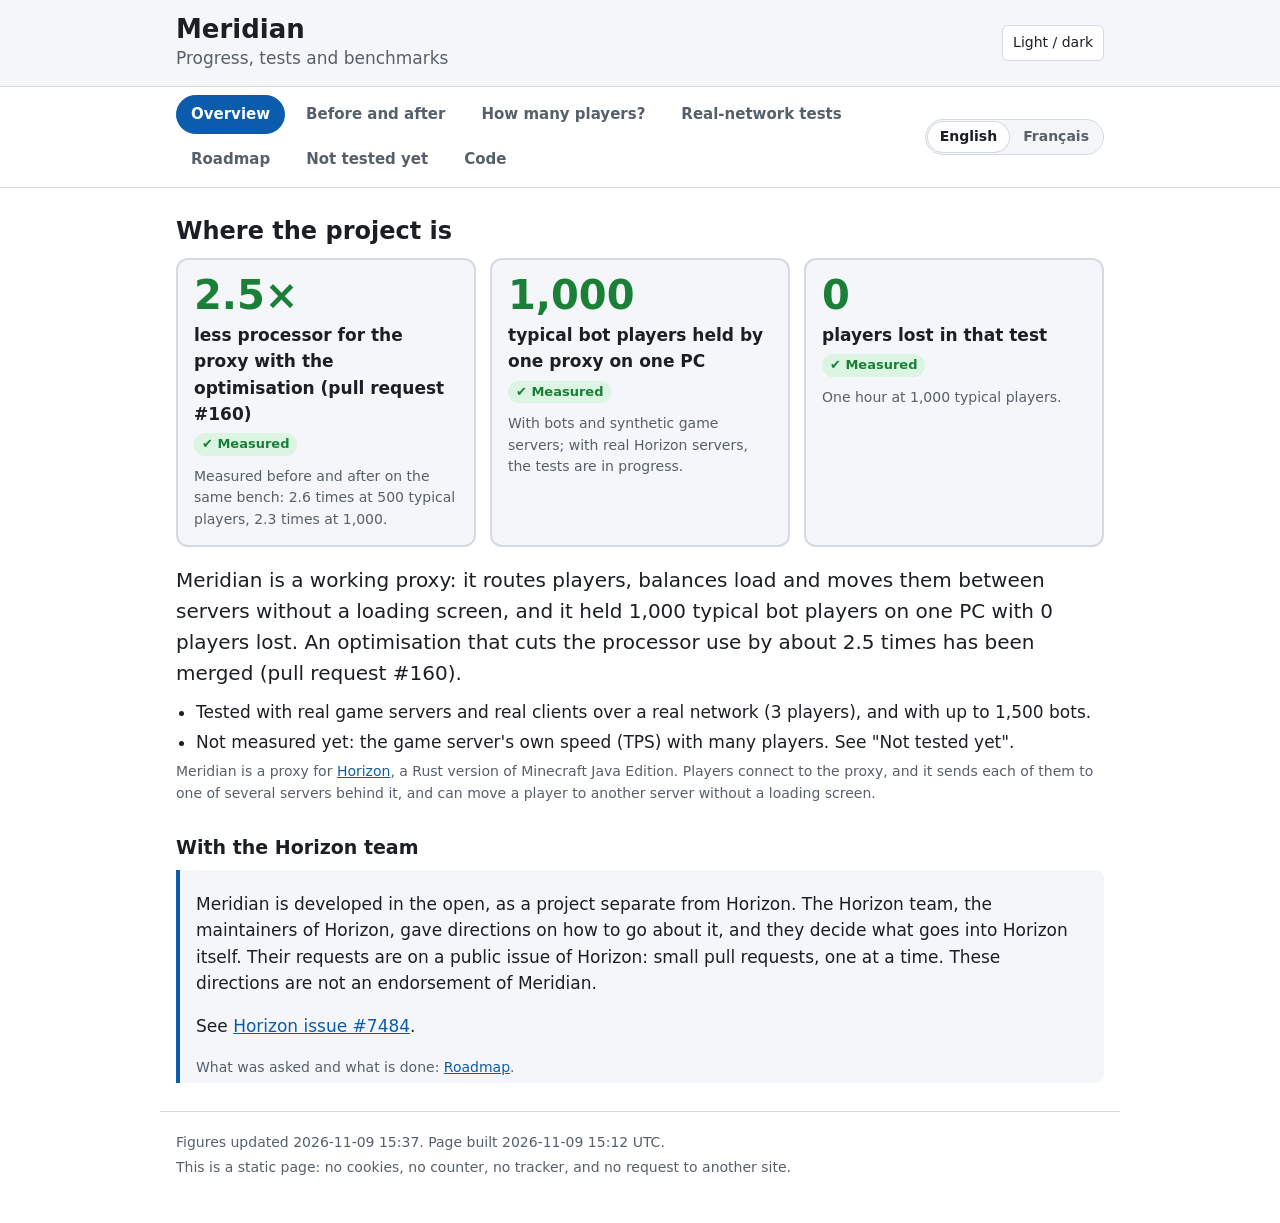
==== index.html @ dccf5169 "Update the progress page: statuses" ====
<!doctype html>
<html lang="en">
<head>
<meta charset="utf-8">
<meta name="viewport" content="width=device-width, initial-scale=1">
<title>Meridian: progress, tests and benchmarks</title>
<meta name="description" content="How far Meridian, a proxy for Horizon written in Rust, has come: what works, how many players it holds, what was measured and what was not.">
<link rel="icon" href="data:,">
<link rel="canonical" href="https://meridian.akirabanelabs.fr/">
<link rel="alternate" hreflang="en" href="https://meridian.akirabanelabs.fr/">
<link rel="alternate" hreflang="fr" href="https://meridian.akirabanelabs.fr/fr/">
<link rel="alternate" hreflang="x-default" href="https://meridian.akirabanelabs.fr/">
<link rel="stylesheet" href="style.css?v=0f024902">
</head>
<body>
<header class="top">
  <div class="wrap">
    <div class="brand"><h1>Meridian</h1><p>Progress, tests and benchmarks</p></div>
    <button id="theme" type="button" aria-label="Switch between light and dark">Light / dark</button>
  </div>
</header>
<nav class="tabbar" id="tabs" aria-label="Sections">
  <div class="wrap tabrow"><div class="tablist"><a href="#overview">Overview</a><a href="#compare">Before and after</a><a href="#players">How many players?</a><a href="#real">Real-network tests</a><a href="#roadmap">Roadmap</a><a href="#not-tested">Not tested yet</a><a href="#links">Code</a></div><span class="lang" role="group" aria-label="Language"><a href="./" hreflang="en" lang="en" data-short="EN" aria-current="page">English</a> <span aria-hidden="true">|</span> <a href="fr/" hreflang="fr" lang="fr" data-short="FR">Français</a></span></div>
</nav>
<main class="wrap">
<section id="overview"><h2>Where the project is</h2><div class="keys"><div class="key"><span class="knum">2.5×</span><span class="klabel">less processor for the proxy with the optimisation (pull request #160)</span><span class="badge good"><span aria-hidden="true">&#10004;</span> Measured</span><span class="small">Measured before and after on the same bench: 2.6 times at 500 typical players, 2.3 times at 1,000.</span></div><div class="key"><span class="knum">1,000</span><span class="klabel">typical bot players held by one proxy on one PC</span><span class="badge good"><span aria-hidden="true">&#10004;</span> Measured</span><span class="small">With bots and synthetic game servers; with real Horizon servers, the tests are in progress.</span></div><div class="key"><span class="knum">0</span><span class="klabel">players lost in that test</span><span class="badge good"><span aria-hidden="true">&#10004;</span> Measured</span><span class="small">One hour at 1,000 typical players.</span></div></div><p class="lead">Meridian is a working proxy: it routes players, balances load and moves them between servers without a loading screen, and it held 1,000 typical bot players on one PC with 0 players lost. An optimisation that cuts the processor use by about 2.5 times has been merged (pull request #160).</p><ul class="plain open"><li>Tested with real game servers and real clients over a real network (3 players), and with up to 1,500 bots.</li><li>Not measured yet: the game server&#x27;s own speed (TPS) with many players. See &quot;Not tested yet&quot;.</li></ul><p class="small">Meridian is a proxy for <a href="https://github.com/horizon-rust/horizon">Horizon</a>, a Rust version of Minecraft Java Edition. Players connect to the proxy, and it sends each of them to one of several servers behind it, and can move a player to another server without a loading screen.</p><h3 class="sub">With the Horizon team</h3><div class="context"><p>Meridian is developed in the open, as a project separate from Horizon. The Horizon team, the maintainers of Horizon, gave directions on how to go about it, and they decide what goes into Horizon itself. Their requests are on a public issue of Horizon: small pull requests, one at a time. These directions are not an endorsement of Meridian.</p><p>See <a href="https://github.com/horizon-rust/horizon/issues/7484">Horizon issue #7484</a>.</p><p class="small">What was asked and what is done: <a href="#horizon">Roadmap</a>.</p></div></section>
<section id="compare"><h2>Before and after the optimisation</h2><p class="muted">Before (main) (commit 57930e6) &middot; After (writes of one read grouped) (commit c38a01e (merged, #160))</p><p class="lead">With game servers that send a tick&#x27;s packets together, as real servers do, the proxy now spends about 2.5 times less processor per packet: 1,000 typical players need about 2.6 cores instead of 6.2.</p><div class="hero"><div class="tile"><h3>Processor for 1,000 players</h3><p class="small">of the 8 cores the proxy may use</p><div class="ba"><div class="bside"><span class="who">Before</span><span class="bnum">6.17 cores</span></div><span class="arrow" aria-hidden="true">&rarr;</span><div class="aside"><span class="who">After</span><span class="anum good">2.62 cores</span></div></div><p class="change">2.4 times fewer cores</p><span class="badge good"><span aria-hidden="true">&#10004;</span> Measured</span></div><div class="tile"><h3>Cost of one packet</h3><p class="small">500 typical players</p><div class="ba"><div class="bside"><span class="who">Before</span><span class="bnum">20.31 us</span></div><span class="arrow" aria-hidden="true">&rarr;</span><div class="aside"><span class="who">After</span><span class="anum good">7.92 us</span></div></div><p class="change">2.6 times less processor</p><span class="badge good"><span aria-hidden="true">&#10004;</span> Measured</span></div><div class="tile"><h3>Slowest 1 % of round trips</h3><p class="small">500 typical players</p><div class="ba"><div class="bside"><span class="who">Before</span><span class="bnum">15.09 ms</span></div><span class="arrow" aria-hidden="true">&rarr;</span><div class="aside"><span class="who">After</span><span class="anum good">2.67 ms</span></div></div><p class="change">5.7 times lower</p><span class="badge good"><span aria-hidden="true">&#10004;</span> Measured</span></div><div class="tile"><h3>Packets sent in one go</h3><p class="small">to each player</p><div class="ba"><div class="bside"><span class="who">Before</span><span class="bnum">1 packet</span></div><span class="arrow" aria-hidden="true">&rarr;</span><div class="aside"><span class="who">After</span><span class="anum good">12.5 to 17.1 packets</span></div></div><p class="change">12 to 17 packets in each write instead of 1</p><span class="badge good"><span aria-hidden="true">&#10004;</span> Measured</span></div><div class="tile"><h3>Memory per player</h3><p class="small">the price of the change</p><div class="ba"><div class="bside"><span class="who">Before</span><span class="bnum">524 KB</span></div><span class="arrow" aria-hidden="true">&rarr;</span><div class="aside"><span class="who">After</span><span class="anum good">532 KB</span></div></div><p class="change">+1.3 % (5 % allowed)</p><span class="badge good"><span aria-hidden="true">&#10004;</span> Measured</span></div></div><div class="verdict"><p>Nothing is lost for it: the same packets reach the players, no player was dropped, and the memory per player stays within about 1 % of before.</p><p>Where there is nothing to group, nothing changes. This was measured on one PC with bots and checked with a real server; it is merged (pull request #160).</p></div><h3 class="sub">Every measure, one by one</h3><article class="crow"><div class="crow-head"><h3>Processor per packet, 500 typical players</h3><span class="gain">2.6 times less processor</span></div><div class="pair"><div class="side before"><span class="chip before">Before</span><div class="val"><strong class="big">20.31 us</strong> <span class="badge good"><span aria-hidden="true">&#10004;</span> Measured</span></div><div class="bar" aria-hidden="true"><span class="fill good" style="width:100.0%"></span></div></div><div class="mid" aria-hidden="true">&rarr;</div><div class="side after"><span class="chip after">After</span><div class="val"><strong class="big">7.92 us</strong> <span class="badge good"><span aria-hidden="true">&#10004;</span> Measured</span></div><div class="bar" aria-hidden="true"><span class="fill good" style="width:39.0%"></span></div></div></div><p class="small">servers that write once a tick (every 50 ms), as real ones do</p></article><article class="crow"><div class="crow-head"><h3>Processor per packet, 1,000 typical players</h3><span class="gain">2.3 times less processor</span></div><div class="pair"><div class="side before"><span class="chip before">Before</span><div class="val"><strong class="big">19.03 us</strong> <span class="badge good"><span aria-hidden="true">&#10004;</span> Measured</span></div><div class="bar" aria-hidden="true"><span class="fill good" style="width:100.0%"></span></div></div><div class="mid" aria-hidden="true">&rarr;</div><div class="side after"><span class="chip after">After</span><div class="val"><strong class="big">8.11 us</strong> <span class="badge good"><span aria-hidden="true">&#10004;</span> Measured</span></div><div class="bar" aria-hidden="true"><span class="fill good" style="width:42.6%"></span></div></div></div></article><article class="crow"><div class="crow-head"><h3>Proxy cores, 1,000 typical players</h3><span class="gain">2.4 times fewer cores</span></div><div class="pair"><div class="side before"><span class="chip before">Before</span><div class="val"><strong class="big">6.17 cores</strong> <span class="badge warn"><span aria-hidden="true">&#9650;</span> Measured, to watch</span></div><div class="bar" aria-hidden="true"><span class="fill warn" style="width:77.1%"></span><i class="tick" style="left:100.0%"></i></div></div><div class="mid" aria-hidden="true">&rarr;</div><div class="side after"><span class="chip after">After</span><div class="val"><strong class="big">2.62 cores</strong> <span class="badge good"><span aria-hidden="true">&#10004;</span> Measured</span></div><div class="bar" aria-hidden="true"><span class="fill good" style="width:32.8%"></span><i class="tick" style="left:100.0%"></i></div></div></div><p class="small">the 8 threads the proxy was given: 8 cores (the tick on the bars).</p></article><article class="crow"><div class="crow-head"><h3>Packets per write to the players</h3><span class="gain">12 to 17 packets in each write instead of 1</span></div><div class="pair"><div class="side before"><span class="chip before">Before</span><div class="val"><strong class="big">1 packet</strong> <span class="badge good"><span aria-hidden="true">&#10004;</span> Measured</span></div><div class="bar" aria-hidden="true"><span class="fill good" style="width:5.8%"></span></div></div><div class="mid" aria-hidden="true">&rarr;</div><div class="side after"><span class="chip after">After</span><div class="val"><strong class="big">12.5 to 17.1 packets</strong> <span class="badge good"><span aria-hidden="true">&#10004;</span> Measured</span></div><div class="bar" aria-hidden="true"><span class="fill good" style="width:100.0%"></span></div></div></div><p class="small">with a real game server: about 15 (15.5 measured over the first scenario of the real-network run)</p></article><article class="crow"><div class="crow-head"><h3>Memory per player, 1,000 typical players</h3><span class="gain">+1.3 % (5 % allowed)</span></div><div class="pair"><div class="side before"><span class="chip before">Before</span><div class="val"><strong class="big">524 KB</strong> <span class="badge good"><span aria-hidden="true">&#10004;</span> Measured</span></div><div class="bar" aria-hidden="true"><span class="fill good" style="width:98.5%"></span></div></div><div class="mid" aria-hidden="true">&rarr;</div><div class="side after"><span class="chip after">After</span><div class="val"><strong class="big">532 KB</strong> <span class="badge good"><span aria-hidden="true">&#10004;</span> Measured</span></div><div class="bar" aria-hidden="true"><span class="fill good" style="width:100.0%"></span></div></div></div><p class="small">at 500 players: 514 before, 499 after. The first version cost +19 %; it was fixed.</p></article><article class="crow"><div class="crow-head"><h3>Latency p99 through the proxy, 500 typical players</h3><span class="gain">5.7 times lower</span></div><div class="pair"><div class="side before"><span class="chip before">Before</span><div class="val"><strong class="big">15.09 ms</strong> <span class="badge good"><span aria-hidden="true">&#10004;</span> Measured</span></div><div class="bar" aria-hidden="true"><span class="fill good" style="width:100.0%"></span></div></div><div class="mid" aria-hidden="true">&rarr;</div><div class="side after"><span class="chip after">After</span><div class="val"><strong class="big">2.67 ms</strong> <span class="badge good"><span aria-hidden="true">&#10004;</span> Measured</span></div><div class="bar" aria-hidden="true"><span class="fill good" style="width:17.7%"></span></div></div></div><p class="small">p99: 99 round trips in 100 are faster than this. The 50 ms server tick is part of these figures.</p></article><article class="crow"><div class="crow-head"><h3>Latency, 1,000 typical players</h3><span class="gain">not judgeable</span></div><div class="pair"><div class="side before"><span class="chip before">Before</span><div class="val"><strong class="big">no number</strong> <span class="badge warn"><span aria-hidden="true">&#9650;</span> Not judgeable</span></div><div class="bar empty" aria-hidden="true"></div></div><div class="mid" aria-hidden="true">&rarr;</div><div class="side after"><span class="chip after">After</span><div class="val"><strong class="big">no number</strong> <span class="badge warn"><span aria-hidden="true">&#9650;</span> Not judgeable</span></div><div class="bar empty" aria-hidden="true"></div></div></div><p class="small">the bots run on the same PC and were the limit</p></article><article class="crow control"><div class="crow-head"><h3>Control: servers that send each packet alone <span class="tag">control</span></h3><span class="gain same">no change</span></div><div class="pair"><div class="side before"><span class="chip before">Before</span><div class="val"><strong class="big">24.58 us</strong> <span class="badge good"><span aria-hidden="true">&#10004;</span> Measured</span></div><div class="bar" aria-hidden="true"><span class="fill good" style="width:99.4%"></span></div></div><div class="mid" aria-hidden="true">&rarr;</div><div class="side after"><span class="chip after">After</span><div class="val"><strong class="big">24.72 us</strong> <span class="badge good"><span aria-hidden="true">&#10004;</span> Measured</span></div><div class="bar" aria-hidden="true"><span class="fill good" style="width:100.0%"></span></div></div></div><p class="small">nothing to group here, so nothing should change: it shows that the gain comes from the grouping alone</p></article><p class="small">A <b>control</b> row is a case where nothing should change. It shows that the gain comes from the change alone.</p></section>
<section id="players"><h2>How many players?</h2><p>We test with bots that act like players, on one PC. Each number says how sure we are of it:</p><ul class="legend"><li><span class="badge good"><span aria-hidden="true">&#10004;</span> Measured</span> We ran it and counted. No player was lost.</li><li><span class="badge warn"><span aria-hidden="true">&#9650;</span> Not judgeable</span> We ran it, but the test PC was the limit, so the result says nothing about the proxy.</li><li><span class="badge grey"><span aria-hidden="true">&#8776;</span> Extrapolated</span> An estimate from the cost of one player. Not run.</li></ul><div class="cards"><article class="card"><h3>Light players</h3><p class="muted">little traffic: 20 small packets and 2 chunks a second each (the first benchmark&#x27;s profile)</p><div class="line"><div class="lead">Shown to work</div><div><strong class="big">1,500 players</strong> <span class="badge good"><span aria-hidden="true">&#10004;</span> Measured</span><div class="small">2.39 cores of processor</div><div class="small">2.39 cores of the proxy, before the optimisation (it changes little for light traffic)</div></div></div><div class="line"><div class="lead">Not shown</div><div><strong class="big">2,000 players</strong> <span class="badge warn"><span aria-hidden="true">&#9650;</span> Not judgeable</span><div class="small">the test machine was the limit: the proxy itself had room (3.5 cores)</div></div></div></article><article class="card"><h3>Typical players</h3><p class="muted">stand and walk about half of the time; built from one real client (275 small packets and 3.5 chunks a second each)</p><div class="line"><div class="lead">Shown to work</div><div><strong class="big">1,000 players</strong> <span class="badge good"><span aria-hidden="true">&#10004;</span> Measured</span><div class="small">2.62 cores of processor</div><div class="small">2.62 cores with the optimisation (commit c38a01e, merged as pull request #160); 6.2 cores before. Its latency could not be judged: the bots were the limit.</div></div></div></article><article class="card"><h3>Heavy players</h3><p class="muted">walking more than half of the time (the stress profile)</p><div class="line"><div class="lead">Shown to work</div><div><strong class="big">500 players</strong> <span class="badge good"><span aria-hidden="true">&#10004;</span> Measured</span><div class="small">6.4 cores of processor</div><div class="small">6.40 cores before the optimisation, servers writing each packet alone; 1,000 heavy players were not run</div></div></div></article></div><h3 class="sub">What 1,000 typical players cost</h3><div class="costs"><div class="cost"><div class="cname">Processor</div><div><strong class="big">2.62 cores</strong> <span class="badge good"><span aria-hidden="true">&#10004;</span> Measured</span><div class="bar" aria-hidden="true"><span class="fill good" style="width:32.8%"></span></div><div class="small">33 % of 8 cores (the 8 threads the proxy was given on the test PC).</div><div class="small">6.2 cores before the optimisation; in online mode (encryption) about 1.4 more cores is an estimate</div></div></div><div class="cost"><div class="cname">Memory</div><div><strong class="big">0.53 GB</strong> <span class="badge good"><span aria-hidden="true">&#10004;</span> Measured</span><div class="bar" aria-hidden="true"><span class="fill good" style="width:6.6%"></span></div><div class="small">7 % of 8 GB (the VPS).</div></div></div><div class="cost"><div class="cname">Bandwidth, each way</div><div><strong class="big">660 Mbit/s</strong> <span class="badge bad"><span aria-hidden="true">&#10006;</span> Measured, over the limit</span><div class="bar" aria-hidden="true"><span class="fill bad" style="width:100.0%"></span><i class="tick" style="left:75.8%"></i></div><div class="small">132 % of 500 Mbit/s (the Internet line).</div><div class="small">about 83 MB/s to the players, and as much from the servers to the proxy; counted before compression, so on the wire it is less</div></div></div></div><h3 class="sub">What that means for smaller machines</h3><ul class="plain"><li><strong>On a 500 Mbit/s line:</strong> about 500 to 600 typical players <span class="badge grey"><span aria-hidden="true">&#8776;</span> Extrapolated</span></li><li><strong>On the VPS (4 shared cores):</strong> about 300 to 500 typical players <span class="badge grey"><span aria-hidden="true">&#8776;</span> Extrapolated</span></li></ul><h3 class="sub">The machines</h3><div class="cards"><article class="card"><h4>The test PC</h4><ul class="plain"><li>Windows 11</li><li>Intel i9-14900KF: 8 fast cores (2 threads each) + 16 efficiency cores</li><li>64 GB of memory</li><li>The proxy was given 8 threads (4 fast cores); the bots used the other cores</li></ul></article><article class="card"><h4>The VPS</h4><ul class="plain"><li>A KVM virtual machine, Linux (Ubuntu 26.04 LTS, kernel 7.0)</li><li>4 virtual cores (1 thread each), shown as Intel Core Processor (Haswell) at 3.0 GHz; the exact model is hidden by the host</li><li>8 GB of memory (7.6 GiB usable), no swap</li><li>75 GB disk, NVMe according to the provider&#x27;s offer (the virtual disk does not say)</li><li>Network: up to about 3 Gbit/s according to the provider&#x27;s offer; not measured</li><li>Cores are shared: no sign of contention at rest (0.0 % stolen time), not tested under load</li></ul></article><article class="card"><h4>The Internet line</h4><ul class="plain"><li>500 Mbit/s down and up (advertised)</li></ul></article></div></section>
<section id="real"><h2>Real-network tests</h2><p>Real game servers, real game clients, a real network between them. Few players, but no bots and no shortcut.</p><p class="muted">real network run (VPS + PC), 8 November</p><div class="rows"><div class="row"><div class="rname">Real players in the test</div><div><strong class="big">3 players</strong> <span class="badge good"><span aria-hidden="true">&#10004;</span> Measured</span></div></div><div class="row"><div class="rname">Moves from one server to another and back</div><div><strong class="big">more than 50 moves between two servers, all succeeded</strong> <span class="badge good"><span aria-hidden="true">&#10004;</span> Measured</span><div class="small">Time in seconds: 1.4 to 2.1</div><div class="small">18 + 34 seen from the clients, 20 + 34 seen from the proxy.</div></div></div><div class="row"><div class="rname">A server that stops with players on it</div><div><strong class="big">3 of 3 moved out when server B stopped</strong> <span class="badge good"><span aria-hidden="true">&#10004;</span> Measured</span></div></div><div class="row"><div class="rname">How fast the players were moved out</div><div><strong class="big">1.5 s per player, one every 2 s</strong> <span class="badge good"><span aria-hidden="true">&#10004;</span> Measured</span></div></div><div class="row"><div class="rname">A server that stops at once</div><div><strong class="big">3 of 3 players fell back to the other server, no title screen</strong> <span class="badge good"><span aria-hidden="true">&#10004;</span> Measured</span><div class="small">Time in seconds: 0.011 to 0.123 (proxy side)</div><div class="small">One player was still being moved when the server kicked him: the fix from this week caught it (123 ms).</div></div></div><div class="row"><div class="rname">A server that crashes</div><div><strong class="big">3 of 3 players fell back after the server process was killed</strong> <span class="badge good"><span aria-hidden="true">&#10004;</span> Measured</span><div class="small">Time in seconds: 0.021 to 0.025 (proxy side), 0.9 to 1.7 seen on screen</div></div></div><div class="row"><div class="rname">Quick reconnections</div><div><strong class="big">5 of 5 quick reconnections joined, no error</strong> <span class="badge good"><span aria-hidden="true">&#10004;</span> Measured</span><div class="small">The client came back under another name, so this checks the reconnection, not a returning player&#x27;s data.</div></div></div><div class="row"><div class="rname">Packets grouped in each write</div><div><strong class="big">about 15 packets in each write</strong> <span class="badge good"><span aria-hidden="true">&#10004;</span> Measured</span><div class="small">15.5 measured over the first scenario.</div></div></div><div class="row"><div class="rname">Memory of the proxy</div><div><strong class="big">11 MB with 3 players at rest; 67 to 105 MB at rest after 20 to 60 transfers</strong> <span class="badge warn"><span aria-hidden="true">&#9650;</span> Measured, to watch</span><div class="small">A plateau, not a steady climb (it fell back to 91 MB after more transfers). Not yet compared with the old proxy.</div></div></div></div><p class="small">Real server on the VPS, one on the PC, 3 real clients, final proxy. Not tested here: the game server&#x27;s own speed (TPS), many players.</p><div class="rpart" id="real-load"><h3 class="part">Load with a real Horizon server</h3><p>Bots, not people, and no network: 50 bots that fly and explore, on one real Horizon server, all on one PC. The same bots with the same seeds, first connected straight to the server, then through the proxy.</p><p class="muted">Test L2-1, 8 November 2026: 5 minutes of warm-up, then 10 minutes measured.</p><p class="lead">50 players on a real server: the same speed with and without the proxy.</p><div class="tablewrap"><table class="lt"><thead><tr><th scope="col">Measure</th><th scope="col">Direct</th><th scope="col">Through the proxy</th></tr></thead><tbody><tr><th scope="row">Server speed, mean</th><td><strong>20 TPS</strong> <span class="badge good"><span aria-hidden="true">&#10004;</span> Measured</span><div class="small">lowest 19.95</div></td><td><strong>20 TPS</strong> <span class="badge good"><span aria-hidden="true">&#10004;</span> Measured</span><div class="small">lowest 19.93</div></td></tr><tr><th scope="row">Server tick, mean</th><td><strong>16.9 ms</strong> <span class="badge good"><span aria-hidden="true">&#10004;</span> Measured</span></td><td><strong>17.1 ms</strong> <span class="badge good"><span aria-hidden="true">&#10004;</span> Measured</span></td></tr><tr><th scope="row">Server tick, 95th percentile</th><td><strong>19.5 ms</strong> <span class="badge good"><span aria-hidden="true">&#10004;</span> Measured</span></td><td><strong>19.9 ms</strong> <span class="badge good"><span aria-hidden="true">&#10004;</span> Measured</span></td></tr><tr><th scope="row">Server processor</th><td><strong>0.4 cores</strong> <span class="badge good"><span aria-hidden="true">&#10004;</span> Measured</span></td><td><strong>0.44 cores</strong> <span class="badge good"><span aria-hidden="true">&#10004;</span> Measured</span></td></tr><tr><th scope="row">Server memory</th><td><strong>830 to 871 MB</strong> <span class="badge good"><span aria-hidden="true">&#10004;</span> Measured</span></td><td><strong>823 to 863 MB</strong> <span class="badge good"><span aria-hidden="true">&#10004;</span> Measured</span></td></tr><tr><th scope="row">Chunks the bots received</th><td><strong>315,766 chunks</strong> <span class="badge good"><span aria-hidden="true">&#10004;</span> Measured</span></td><td><strong>315,710 chunks</strong> <span class="badge good"><span aria-hidden="true">&#10004;</span> Measured</span></td></tr><tr><th scope="row">Data the bots received</th><td><strong>3,545 MB</strong> <span class="badge good"><span aria-hidden="true">&#10004;</span> Measured</span></td><td><strong>3,550 MB</strong> <span class="badge good"><span aria-hidden="true">&#10004;</span> Measured</span></td></tr><tr><th scope="row">Bots lost, of 50</th><td><strong>0 bots</strong> <span class="badge good"><span aria-hidden="true">&#10004;</span> Measured</span></td><td><strong>0 bots</strong> <span class="badge good"><span aria-hidden="true">&#10004;</span> Measured</span></td></tr><tr><th scope="row">Proxy processor</th><td class="muted">&ndash;</td><td><strong>0.21 cores</strong> <span class="badge good"><span aria-hidden="true">&#10004;</span> Measured</span></td></tr><tr><th scope="row">Proxy memory</th><td class="muted">&ndash;</td><td><strong>92 MB</strong> <span class="badge good"><span aria-hidden="true">&#10004;</span> Measured</span></td></tr></tbody></table></div><p class="honest">One run of each, 50 bots on one server, all on one PC (no network). The server was not pushed to its limit, and the bots fly in creative mode: no mining, building or fighting. The added latency is not measured here: the server&#x27;s own ping counts whole milliseconds.</p></div><div class="rpart" id="real-limit"><h3 class="part">The limit of one real Horizon server</h3><p>The same bots, more of them on one server, through the proxy: where does the server stop keeping its pace of 20 ticks a second (a tick has 50 ms)?</p><p class="muted">Test L2-1b, 8 November 2026: 75, 100 and 125 bots on one real server, through the proxy, 10 minutes measured each (50 is test L2-1).</p><p class="lead">One real server holds about 100 players comfortably on this PC, and about 125 at its edge: 1,000 players need 10 to 12 servers, not 20.</p><div class="tablewrap"><table class="lt"><thead><tr><th scope="col">Measure</th><th scope="col">50 players</th><th scope="col">75 players</th><th scope="col">100 players</th><th scope="col">125 players</th></tr></thead><tbody><tr><th scope="row">Server speed, mean</th><td><strong>20 TPS</strong> <span class="badge good"><span aria-hidden="true">&#10004;</span> Measured</span></td><td><strong>20 TPS</strong> <span class="badge good"><span aria-hidden="true">&#10004;</span> Measured</span></td><td><strong>20 TPS</strong> <span class="badge good"><span aria-hidden="true">&#10004;</span> Measured</span></td><td><strong>20 TPS</strong> <span class="badge good"><span aria-hidden="true">&#10004;</span> Measured</span></td></tr><tr><th scope="row">Server speed, lowest second</th><td><strong>19.93 TPS</strong> <span class="badge good"><span aria-hidden="true">&#10004;</span> Measured</span></td><td><strong>16.6 TPS</strong> <span class="badge good"><span aria-hidden="true">&#10004;</span> Measured</span></td><td><strong>19.56 TPS</strong> <span class="badge good"><span aria-hidden="true">&#10004;</span> Measured</span></td><td><strong>18.36 TPS</strong> <span class="badge good"><span aria-hidden="true">&#10004;</span> Measured</span></td></tr><tr><th scope="row">Server tick, mean</th><td><strong>17.1 ms</strong> <span class="badge good"><span aria-hidden="true">&#10004;</span> Measured</span></td><td><strong>20.6 ms</strong> <span class="badge good"><span aria-hidden="true">&#10004;</span> Measured</span></td><td><strong>29.4 ms</strong> <span class="badge good"><span aria-hidden="true">&#10004;</span> Measured</span></td><td><strong>41.1 ms</strong> <span class="badge warn"><span aria-hidden="true">&#9650;</span> Measured, to watch</span></td></tr><tr><th scope="row">Server tick, 95th percentile</th><td><strong>19.9 ms</strong> <span class="badge good"><span aria-hidden="true">&#10004;</span> Measured</span></td><td><strong>23 ms</strong> <span class="badge good"><span aria-hidden="true">&#10004;</span> Measured</span></td><td><strong>33.5 ms</strong> <span class="badge good"><span aria-hidden="true">&#10004;</span> Measured</span></td><td><strong>47.2 ms</strong> <span class="badge warn"><span aria-hidden="true">&#9650;</span> Measured, to watch</span></td></tr><tr><th scope="row">Server processor</th><td><strong>0.44 cores</strong> <span class="badge good"><span aria-hidden="true">&#10004;</span> Measured</span></td><td><strong>0.48 cores</strong> <span class="badge good"><span aria-hidden="true">&#10004;</span> Measured</span></td><td><strong>0.71 cores</strong> <span class="badge good"><span aria-hidden="true">&#10004;</span> Measured</span></td><td><strong>0.97 cores</strong> <span class="badge good"><span aria-hidden="true">&#10004;</span> Measured</span></td></tr><tr><th scope="row">Server memory</th><td><strong>823 MB</strong> <span class="badge good"><span aria-hidden="true">&#10004;</span> Measured</span></td><td><strong>908 MB</strong> <span class="badge good"><span aria-hidden="true">&#10004;</span> Measured</span></td><td><strong>1,017 MB</strong> <span class="badge good"><span aria-hidden="true">&#10004;</span> Measured</span></td><td><strong>1,060 MB</strong> <span class="badge good"><span aria-hidden="true">&#10004;</span> Measured</span></td></tr><tr><th scope="row">Proxy processor</th><td><strong>0.21 cores</strong> <span class="badge good"><span aria-hidden="true">&#10004;</span> Measured</span></td><td><strong>0.31 cores</strong> <span class="badge good"><span aria-hidden="true">&#10004;</span> Measured</span></td><td><strong>0.44 cores</strong> <span class="badge good"><span aria-hidden="true">&#10004;</span> Measured</span></td><td><strong>0.65 cores</strong> <span class="badge good"><span aria-hidden="true">&#10004;</span> Measured</span></td></tr><tr><th scope="row">Proxy memory</th><td><strong>92 MB</strong> <span class="badge good"><span aria-hidden="true">&#10004;</span> Measured</span></td><td><strong>139 MB</strong> <span class="badge good"><span aria-hidden="true">&#10004;</span> Measured</span></td><td><strong>188 MB</strong> <span class="badge good"><span aria-hidden="true">&#10004;</span> Measured</span></td><td><strong>252 MB</strong> <span class="badge good"><span aria-hidden="true">&#10004;</span> Measured</span></td></tr><tr><th scope="row">Bots lost</th><td><strong>0 bots</strong> <span class="badge good"><span aria-hidden="true">&#10004;</span> Measured</span></td><td><strong>0 bots</strong> <span class="badge good"><span aria-hidden="true">&#10004;</span> Measured</span></td><td><strong>0 bots</strong> <span class="badge good"><span aria-hidden="true">&#10004;</span> Measured</span></td><td><strong>0 bots</strong> <span class="badge good"><span aria-hidden="true">&#10004;</span> Measured</span></td></tr></tbody></table></div><p class="honest">One run of each size, on one PC, the bots in creative mode. Other programs ran on the PC during some of the windows, the 125-player one the most, so the edge is the least clean figure: a calm repeat would settle it. The proxy&#x27;s share of a core per player is higher with real servers (about 0.4 to 0.5 % of a core) than with synthetic ones.</p></div></section>
<section id="roadmap"><h2>Roadmap</h2><p class="lead">What is done and validated, what is in progress, and what is planned.</p><p class="small">A task is marked done only when it is finished and validated (merged and checked), with a public proof and its date.</p><p class="legend4">Every task goes through four states: <span class="badge pill grey"><span aria-hidden="true">&#9675;</span> Planned</span> <span class="badge pill warn"><span aria-hidden="true">&#9680;</span> In progress</span> <span class="badge pill test"><span aria-hidden="true">&#9673;</span> In test</span> <span class="badge pill good"><span aria-hidden="true">&#10004;</span> Done</span></p><p class="inpanel"><a href="#horizon">With the Horizon team</a> &middot; <a href="#plan">The roadmap of Meridian</a></p><div class="rpart" id="horizon"><h3 class="part">With the Horizon team</h3><div class="rblock" id="requested"><h4 class="sub">Requested by the Horizon team and validated</h4><p class="small">A request is validated when its pull request is merged into Horizon.</p><div class="ritems"><article class="ritem done" id="transfer-stack"><div class="rhead"><span class="badge pill good"><span aria-hidden="true">&#10004;</span> Done</span><h5>The seamless transfer, in a stack of pull requests</h5></div><p>A player moves from one Horizon server to another without a loading screen. The stack of seven pull requests was reviewed and merged by the Horizon team between 4 and 5 November.</p><p class="small proofs">Proofs: <a href="https://github.com/horizon-rust/horizon/pull/8693">Horizon pull request #8693</a>, <a href="https://github.com/horizon-rust/horizon/pull/8700">Horizon pull request #8700</a>, <a href="https://github.com/horizon-rust/horizon/pull/8709">Horizon pull request #8709</a>, <a href="https://github.com/horizon-rust/horizon/pull/8716">Horizon pull request #8716</a>, <a href="https://github.com/horizon-rust/horizon/pull/8730">Horizon pull request #8730</a>, <a href="https://github.com/horizon-rust/horizon/pull/8735">Horizon pull request #8735</a>, <a href="https://github.com/horizon-rust/horizon/pull/8742">Horizon pull request #8742</a> &middot; validated 2026-11-05</p></article><article class="ritem done" id="transfer-status"><div class="rhead"><span class="badge pill good"><span aria-hidden="true">&#10004;</span> Done</span><h5>A server tells the proxy its state (transfer-status)</h5></div><p>A Horizon server tells a proxy how many players it holds and whether it takes more, before players are sent to it.</p><p class="small proofs">Proof: <a href="https://github.com/horizon-rust/horizon/pull/10527">Horizon pull request #10527</a> &middot; validated 2026-11-06</p></article><article class="ritem done" id="transfer-refuse"><div class="rhead"><span class="badge pill good"><span aria-hidden="true">&#10004;</span> Done</span><h5>No move onto a full or stopping server</h5></div><p>A Horizon server turns down a player sent to it when it is full or stopping, and the player stays where they were.</p><p class="small proofs">Proof: <a href="https://github.com/horizon-rust/horizon/pull/11428">Horizon pull request #11428</a> &middot; validated 2026-11-07</p></article><article class="ritem done" id="stop-wait"><div class="rhead"><span class="badge pill good"><span aria-hidden="true">&#10004;</span> Done</span><h5>A stopping server waits for the proxy</h5></div><p>Before it stops, a Horizon server gives a proxy a few seconds to move its players to another server.</p><p class="small proofs">Proof: <a href="https://github.com/horizon-rust/horizon/pull/11713">Horizon pull request #11713</a> &middot; validated 2026-11-08</p></article><article class="ritem done" id="riders"><div class="rhead"><span class="badge pill good"><span aria-hidden="true">&#10004;</span> Done</span><h5>Riders turn as in the original game</h5></div><p>A fix in Horizon for players riding an animal or a vehicle, merged by the Horizon team.</p><p class="small proofs">Proof: <a href="https://github.com/horizon-rust/horizon/pull/12260">Horizon pull request #12260</a> &middot; validated 2026-11-08</p></article><article class="ritem done" id="recipe-book"><div class="rhead"><span class="badge pill good"><span aria-hidden="true">&#10004;</span> Done</span><h5>The recipe book on a Paper server</h5></div><p>Horizon&#x27;s recipe book takes the entries that the server sends, so it works on a Paper server. Merged by the Horizon team on 8 November.</p><p class="small proofs">Proof: <a href="https://github.com/horizon-rust/horizon/pull/12496">Horizon pull request #12496</a> &middot; validated 2026-11-08</p></article></div></div><div class="rblock" id="answered"><h4 class="sub">Done on our side, waiting for the team&#x27;s answer</h4><p class="small">What the Horizon team asked for on the issue, done and checked by us; their answer is still to come.</p><div class="ritems"><article class="ritem done" id="e2e-main"><div class="rhead"><span class="badge pill good"><span aria-hidden="true">&#10004;</span> Done</span><h5>The hand-over test on Horizon&#x27;s main branch</h5></div><p>The end-to-end test of moving a player between two Horizon servers, run on Horizon&#x27;s main branch as asked: 31 of 31 checks, in 3 runs out of 3.</p><p class="small proofs">Proof: <a href="https://github.com/horizon-rust/horizon/issues/7484#issuecomment-6679467068">the results, posted on the issue</a> &middot; validated 2026-11-06</p></article><article class="ritem done" id="real-network-runs"><div class="rhead"><span class="badge pill good"><span aria-hidden="true">&#10004;</span> Done</span><h5>Tests on a real network, twice</h5></div><p>Real Horizon servers, real game clients and a real network, on 6 and 7 November; the results are posted on the issue.</p><p class="small proofs">Proofs: <a href="https://github.com/horizon-rust/horizon/issues/7484#issuecomment-6694236033">the run of 6 November</a>, <a href="https://github.com/horizon-rust/horizon/issues/7484#issuecomment-6708112369">the run of 7 November</a>, <a href="https://github.com/Akirabane/Meridian/blob/main/docs/REAL-NETWORK-RUN.md">the runs, in detail</a> &middot; validated 2026-11-07</p></article><article class="ritem done" id="extension-point"><div class="rhead"><span class="badge pill good"><span aria-hidden="true">&#10004;</span> Done</span><h5>An extension point, and the servers&#x27; operators</h5></div><p>Meridian asks an extension whether a player may log in, where they go and which commands they may use, and it reads the operators of the servers.</p><p class="small proofs">Proofs: <a href="https://github.com/Akirabane/Meridian/pull/137">pull request #137</a>, <a href="https://github.com/Akirabane/Meridian/pull/144">pull request #144</a>, <a href="https://github.com/Akirabane/Meridian/pull/145">pull request #145</a>, <a href="https://github.com/Akirabane/Meridian/pull/120">pull request #120</a> &middot; validated 2026-11-07</p></article><article class="ritem done" id="news-issue"><div class="rhead"><span class="badge pill good"><span aria-hidden="true">&#10004;</span> Done</span><h5>One public issue for the news of the proxy</h5></div><p>The news of Meridian go to one issue of its own repository, as asked, and no longer to Horizon&#x27;s.</p><p class="small proofs">Proof: <a href="https://github.com/Akirabane/Meridian/issues/117">issue #117</a> &middot; validated 2026-11-06</p></article></div></div><div class="rblock" id="in-review"><h4 class="sub">Waiting for the Horizon team&#x27;s review</h4><p class="small">Our open pull request in Horizon, if there is one: one at a time, as asked.</p><div class="ritems"><p class="muted">None for now: no pull request of ours is waiting.</p></div></div><div class="rblock" id="ahead"><h4 class="sub">Side work we do in advance while we wait</h4><p class="small">Work on Meridian&#x27;s side that needs nothing from Horizon. Each one is on the roadmap below.</p><div class="ritems"><article class="ritem see in-progress"><div class="rhead"><span class="badge pill warn"><span aria-hidden="true">&#9680;</span> In progress</span><h5><a href="#load-real-servers">Load tests with real Horizon servers</a></h5></div><p class="small">Details in the roadmap below.</p></article><article class="ritem see done"><div class="rhead"><span class="badge pill good"><span aria-hidden="true">&#10004;</span> Done</span><h5><a href="#extension-orders">Orders from extensions</a></h5></div><p class="small">Details in the roadmap below.</p></article><article class="ritem see done"><div class="rhead"><span class="badge pill good"><span aria-hidden="true">&#10004;</span> Done</span><h5><a href="#extension-events">Events for extensions</a></h5></div><p class="small">Details in the roadmap below.</p></article><article class="ritem see in-progress"><div class="rhead"><span class="badge pill warn"><span aria-hidden="true">&#9680;</span> In progress</span><h5><a href="#reuse-compressor">Spend less processor time on compression (a second optimisation)</a></h5></div><p class="small">Details in the roadmap below.</p></article><article class="ritem see done"><div class="rhead"><span class="badge pill good"><span aria-hidden="true">&#10004;</span> Done</span><h5><a href="#public-page">This public progress page</a></h5></div><p class="small">Details in the roadmap below.</p></article><article class="ritem in-progress" id="triage-11678"><div class="rhead"><span class="badge pill warn"><span aria-hidden="true">&#9680;</span> In progress</span><h5>A crash report on Horizon, looked into</h5></div><p>A crash of Horizon when leaving a server or a world: we read the log that came with it, and we wait for the answer of the person who reported it.</p><p class="small proofs">Link: <a href="https://github.com/horizon-rust/horizon/issues/11678">Horizon issue #11678</a></p></article><article class="ritem testing" id="horizon-cmd-stopped"><div class="rhead"><span class="badge pill test"><span aria-hidden="true">&#9673;</span> In test</span><h5>A fix in Horizon&#x27;s server: a command sent to a stopped game</h5></div><p>A fix to Horizon&#x27;s server for its cmd command when the game is stopped. Written and tested on our side; its pull request is to come, one at a time as asked.</p></article></div></div></div><div class="rpart" id="plan"><h3 class="part">The roadmap of Meridian</h3><div class="progress"><strong class="big">10 of 17 validated</strong><div class="bar" aria-hidden="true"><span class="fill good" style="width:58.8%"></span></div></div><h4 class="sub"><span class="badge pill good"><span aria-hidden="true">&#10004;</span> Done</span> Done (validated)</h4><div class="ritems"><article class="ritem done" id="relay-batch"><div class="rhead"><span class="badge pill good"><span aria-hidden="true">&#10004;</span> Done</span><h5>Fewer writes to each player</h5></div><p>The proxy now sends a server&#x27;s packets to a player in one write instead of one write each: about 2.5 times less processor, measured before and after, then tested on a real network.</p><p class="small proofs">Proofs: <a href="https://github.com/Akirabane/Meridian/pull/160">pull request #160</a>, <a href="https://github.com/Akirabane/Meridian/blob/main/docs/LOAD-1000.md">the measures, before and after</a> &middot; validated 2026-11-08</p></article><article class="ritem done" id="health-fixes"><div class="rhead"><span class="badge pill good"><span aria-hidden="true">&#10004;</span> Done</span><h5>Three fixes: the health check, evacuations, the documents</h5></div><p>The metrics page and the health check answer at once, the summary of an evacuation counts every player, and the documents say what Horizon&#x27;s stop wait changes.</p><p class="small proofs">Proofs: <a href="https://github.com/Akirabane/Meridian/pull/151">pull request #151</a>, <a href="https://github.com/Akirabane/Meridian/pull/152">pull request #152</a>, <a href="https://github.com/Akirabane/Meridian/pull/154">pull request #154</a> &middot; validated 2026-11-08</p></article><article class="ritem done" id="extension-commands"><div class="rhead"><span class="badge pill good"><span aria-hidden="true">&#10004;</span> Done</span><h5>Extensions&#x27; own commands</h5></div><p>An extension can declare commands of its own, such as /party: the proxy takes them, the extension answers the player, and the game server never sees them.</p><p class="small proofs">Proofs: <a href="https://github.com/Akirabane/Meridian/pull/153">pull request #153</a>, <a href="https://github.com/Akirabane/Meridian/pull/156">pull request #156</a>, <a href="https://github.com/Akirabane/Meridian/pull/158">pull request #158</a>, <a href="https://github.com/Akirabane/Meridian/pull/159">pull request #159</a> &middot; validated 2026-11-08</p></article><article class="ritem done" id="real-network"><div class="rhead"><span class="badge pill good"><span aria-hidden="true">&#10004;</span> Done</span><h5>A test on a real network with real servers and clients</h5></div><p>Real Horizon servers, three real game clients and a real network: moves between servers with the inventory kept, a server that stops with players on it, and a server that crashes, its players falling back to the other one.</p><p class="small proofs">Proofs: <a href="https://github.com/Akirabane/Meridian/blob/main/docs/LOAD-1000.md#on-a-real-network-8-november">the test on a real network, 8 November</a>, <a href="https://github.com/Akirabane/Meridian/pull/161">pull request #161</a> &middot; validated 2026-11-08</p></article><article class="ritem done" id="public-page"><div class="rhead"><span class="badge pill good"><span aria-hidden="true">&#10004;</span> Done</span><h5>This public progress page</h5></div><p>A public page that shows what was measured and what was not, in English and in French.</p><p class="small proofs">Proof: <a href="#overview">the progress page</a> &middot; validated 2026-11-08</p></article><article class="ritem done" id="extension-orders"><div class="rhead"><span class="badge pill good"><span aria-hidden="true">&#10004;</span> Done</span><h5>Orders from extensions</h5></div><p>An extension can ask the proxy for things: read the players, send a message, move or kick a player, drain or reload a server, and run a line of the proxy&#x27;s console.</p><p class="small">8 of 8 steps validated</p><ol class="steps"><li><span class="badge pill good"><span aria-hidden="true">&#10004;</span> Done</span> <span>The order dispatcher, with a limit of orders per second</span><span class="small"> Proofs: <a href="https://github.com/Akirabane/Meridian/pull/163">pull request #163</a>, <a href="https://github.com/Akirabane/Meridian/pull/164">pull request #164</a> &middot; validated 2026-11-08</span></li><li><span class="badge pill good"><span aria-hidden="true">&#10004;</span> Done</span> <span>The client side in the extension kit (SDK)</span><span class="small"> Proof: <a href="https://github.com/Akirabane/Meridian/pull/166">pull request #166</a> &middot; validated 2026-11-08</span></li><li><span class="badge pill good"><span aria-hidden="true">&#10004;</span> Done</span> <span>Read the players and the servers</span><span class="small"> Proof: <a href="https://github.com/Akirabane/Meridian/pull/167">pull request #167</a> &middot; validated 2026-11-08</span></li><li><span class="badge pill good"><span aria-hidden="true">&#10004;</span> Done</span> <span>Send a message</span><span class="small"> Proof: <a href="https://github.com/Akirabane/Meridian/pull/168">pull request #168</a> &middot; validated 2026-11-08</span></li><li><span class="badge pill good"><span aria-hidden="true">&#10004;</span> Done</span> <span>Move players</span><span class="small"> Proof: <a href="https://github.com/Akirabane/Meridian/pull/170">pull request #170</a> &middot; validated 2026-11-08</span></li><li><span class="badge pill good"><span aria-hidden="true">&#10004;</span> Done</span> <span>Kick a player</span><span class="small"> Proof: <a href="https://github.com/Akirabane/Meridian/pull/171">pull request #171</a> &middot; validated 2026-11-08</span></li><li><span class="badge pill good"><span aria-hidden="true">&#10004;</span> Done</span> <span>Drain or reload a server</span><span class="small"> Proof: <a href="https://github.com/Akirabane/Meridian/pull/172">pull request #172</a> &middot; validated 2026-11-08</span></li><li><span class="badge pill good"><span aria-hidden="true">&#10004;</span> Done</span> <span>The proxy&#x27;s console, last</span><span class="small"> Proof: <a href="https://github.com/Akirabane/Meridian/pull/173">pull request #173</a> &middot; validated 2026-11-08</span></li></ol><p class="small proofs">validated 2026-11-08</p></article><article class="ritem done" id="extension-events"><div class="rhead"><span class="badge pill good"><span aria-hidden="true">&#10004;</span> Done</span><h5>Events for extensions</h5></div><p>The proxy will tell extensions what happens, such as a player who joins or leaves, in three pull requests.</p><p class="small">3 of 3 steps validated</p><ol class="steps"><li><span class="badge pill good"><span aria-hidden="true">&#10004;</span> Done</span> <span>The event bus, and players who join and leave</span><span class="small"> Proof: <a href="https://github.com/Akirabane/Meridian/pull/174">pull request #174</a> &middot; validated 2026-11-08</span></li><li><span class="badge pill good"><span aria-hidden="true">&#10004;</span> Done</span> <span>Players moved to another server, or after a lost server</span><span class="small"> Proof: <a href="https://github.com/Akirabane/Meridian/pull/178">pull request #178</a> &middot; validated 2026-11-09</span></li><li><span class="badge pill good"><span aria-hidden="true">&#10004;</span> Done</span> <span>Servers up and down, and the waiting line</span><span class="small"> Proof: <a href="https://github.com/Akirabane/Meridian/pull/180">pull request #180</a> &middot; validated 2026-11-09</span></li></ol><p class="small proofs">validated 2026-11-09</p></article><article class="ritem done" id="extension-e2e"><div class="rhead"><span class="badge pill good"><span aria-hidden="true">&#10004;</span> Done</span><h5>Extension commands tested end to end</h5></div><p>A real game client types an extension&#x27;s command through the proxy; the test checks that the server never saw it, also while the extension is stopped and when it comes back. An automatic test does it on every build, and a run with real programs is published with its method and results.</p><p class="small proofs">Proofs: <a href="https://github.com/Akirabane/Meridian/pull/188">pull request #188</a>, <a href="https://github.com/Akirabane/Meridian/pull/189">pull request #189</a> &middot; validated 2026-11-09</p></article><article class="ritem done" id="accept-transfers"><div class="rhead"><span class="badge pill good"><span aria-hidden="true">&#10004;</span> Done</span><h5>Players sent by another server (vanilla transfers)</h5></div><p>The proxy can take the players a server sends with the game&#x27;s own /transfer, so a lobby can send them to other worlds that do not share their inventory.</p><p class="small">2 of 2 steps validated</p><ol class="steps"><li><span class="badge pill good"><span aria-hidden="true">&#10004;</span> Done</span> <span>In the proxy&#x27;s code</span><span class="small"> Proofs: <a href="https://github.com/Akirabane/Meridian/pull/176">pull request #176</a>, <a href="https://github.com/Akirabane/Meridian/pull/177">pull request #177</a> &middot; validated 2026-11-08</span></li><li><span class="badge pill good"><span aria-hidden="true">&#10004;</span> Done</span> <span>On the public proxy, with the lobby, survival and hardcore servers</span><span class="small"> Proof: <a href="https://github.com/Akirabane/Meridian/pull/186">pull request #186</a> &middot; validated 2026-11-09</span><div class="small">Running on the public proxy since 9 November 2026, with the lobby, survival and hardcore servers; a trip from the lobby to survival, back to the lobby, then to hardcore was checked in the logs.</div></li></ol><p class="small proofs">validated 2026-11-09</p></article><article class="ritem done" id="changelog"><div class="rhead"><span class="badge pill good"><span aria-hidden="true">&#10004;</span> Done</span><h5>A changelog for whoever runs the proxy</h5></div><p>One page that says, newest first, what each change means for whoever runs the proxy: the new settings, what to take out of the file before going back to an older proxy, and what changed for players and extensions.</p><p class="small proofs">Proof: <a href="https://github.com/Akirabane/Meridian/pull/191">pull request #191</a> &middot; validated 2026-11-09</p></article></div><h4 class="sub"><span class="badge pill test"><span aria-hidden="true">&#9673;</span> In test</span> <span class="badge pill warn"><span aria-hidden="true">&#9680;</span> In progress</span> In progress or in test</h4><div class="ritems"><article class="ritem in-progress" id="load-real-servers"><div class="rhead"><span class="badge pill warn"><span aria-hidden="true">&#9680;</span> In progress</span><h5>Load tests with real Horizon servers</h5></div><p>Bots that act like players, on real Horizon servers behind the proxy: 50 players first, then 250, 500, and 1,000 on one PC.</p><p class="small">5 of 7 steps validated</p><ol class="steps"><li><span class="badge pill good"><span aria-hidden="true">&#10004;</span> Done</span> <span>50 players on a real server: same speed with and without the proxy</span><span class="small"> Proof: <a href="#real-load">test L2-1, 8 November: the measures</a> &middot; validated 2026-11-08</span></li><li><span class="badge pill good"><span aria-hidden="true">&#10004;</span> Done</span> <span>The limit of one real server: about 100 to 125 players</span><span class="small"> Proof: <a href="#real-limit">test L2-1b, 8 November: the measures</a> &middot; validated 2026-11-08</span></li><li><span class="badge pill good"><span aria-hidden="true">&#10004;</span> Done</span> <span>Probes that time what the proxy adds to a round trip, without changing Horizon</span><span class="small"> Proof: <a href="https://github.com/Akirabane/Meridian/pull/165">pull request #165</a> &middot; validated 2026-11-08</span></li><li><span class="badge pill good"><span aria-hidden="true">&#10004;</span> Done</span> <span>250 players on 3 servers, on one PC</span><span class="small"> Proof: <a href="https://github.com/Akirabane/Meridian/pull/187">pull request #187</a> &middot; validated 2026-11-09</span><div class="small">One run, valid: every server kept 20 ticks a second, and no player was lost.</div></li><li><span class="badge pill good"><span aria-hidden="true">&#10004;</span> Done</span> <span>500 players on 5 to 6 servers, on one PC</span><span class="small"> Proof: <a href="https://github.com/Akirabane/Meridian/pull/187">pull request #187</a> &middot; validated 2026-11-09</span><div class="small">One run, valid, on 6 servers: every server kept 20 ticks a second, and no player was lost.</div></li><li><span class="badge pill warn"><span aria-hidden="true">&#9680;</span> In progress</span> <span>750, then 1,000 players on 8 to 12 servers, on one PC</span><div class="small">750 players on 9 servers did not pass on this PC: the servers ran short of processor time, a limit of the machine and not of the proxy. 1,000 players not run yet.</div></li><li><span class="badge pill grey"><span aria-hidden="true">&#9675;</span> Planned</span> <span>250, then 500 players over the real network</span></li></ol></article><article class="ritem in-progress" id="reuse-compressor"><div class="rhead"><span class="badge pill warn"><span aria-hidden="true">&#9680;</span> In progress</span><h5>Spend less processor time on compression (a second optimisation)</h5></div><p>Compression towards the players takes about 41 % of the proxy&#x27;s processor time with 100 players (one run per setting; the 4 % towards the servers cannot be told from 0). A pool of shared compressors was tried: the measured difference, about 1.7 %, was under the 3 % set before the test, so it is not adopted. A lower compression level is now a setting: at level 4, with 100 players on one real server, the proxy used 11.8 % less processor time for 1.5 % to 1.7 % more bytes. Measured with bots on one machine; level 3 and 500 players are not measured; the default is unchanged, 6.</p><p class="small">2 of 4 steps validated</p><ol class="steps"><li><span class="badge pill good"><span aria-hidden="true">&#10004;</span> Done</span> <span>Measure the share of compression with real servers (3 settings at 100 players)</span><span class="small"> Proof: <a href="https://github.com/Akirabane/Meridian/pull/179">pull request #179</a> &middot; validated 2026-11-09</span></li><li><span class="badge pill grey"><span aria-hidden="true">&#9675;</span> Planned</span> <span>Reuse the compressor: tried at 100 players, effect not shown</span></li><li><span class="badge pill good"><span aria-hidden="true">&#10004;</span> Done</span> <span>A lower compression level towards the players, measured on processor and bandwidth</span><span class="small"> Proofs: <a href="https://github.com/Akirabane/Meridian/pull/179">pull request #179</a>, <a href="https://github.com/Akirabane/Meridian/pull/181">pull request #181</a> &middot; validated 2026-11-09</span></li><li><span class="badge pill warn"><span aria-hidden="true">&#9680;</span> In progress</span> <span>Level 3, and level 4 with 500 players, measured on a running proxy</span><div class="small">Both were run on 9 November and neither gives a result: level 3 is not conclusive (other programs ran on the PC), and the pair at 500 players is not judgeable (one run of each side, under different conditions). No figure is claimed. To run again on a quiet PC.</div></li></ol></article><article class="ritem in-progress" id="seamless-own-state"><div class="rhead"><span class="badge pill warn"><span aria-hidden="true">&#9680;</span> In progress</span><h5>Seamless moves between worlds that keep their own state</h5></div><p>A lobby, a survival world and a hardcore world each keep their own copy of a player, and the proxy moves the player between them with no loading screen: nothing of one world&#x27;s inventory, experience or game mode goes to the other. A hardcore world is still joined and left with a login (the game&#x27;s own transfer), since its hearts and death screen come only with a login.</p><p class="small">1 of 2 steps validated</p><ol class="steps"><li><span class="badge pill good"><span aria-hidden="true">&#10004;</span> Done</span> <span>In the proxy&#x27;s code</span><span class="small"> Proof: <a href="https://github.com/Akirabane/Meridian/pull/190">pull request #190</a> &middot; validated 2026-11-09</span><div class="small">Checked locally on 9 November with real servers and one real game client, on one PC: each server kept its own copy, and what a player got just before leaving was saved where they got it. One player, one run of each move.</div></li><li><span class="badge pill grey"><span aria-hidden="true">&#9675;</span> Planned</span> <span>On the public proxy, between the lobby and survival</span><div class="small">Not deployed: the owner of the servers decides.</div></li></ol></article><article class="ritem in-progress" id="server-state"><div class="rhead"><span class="badge pill warn"><span aria-hidden="true">&#9680;</span> In progress</span><h5>The state of the servers, given to extensions</h5></div><p>The proxy will pass the state of each server to extensions, so that they can choose better where a player goes. Built: each server&#x27;s own report, why it is kept from players, and an event when its state changes, given to extensions without any new permission. In review.</p><p class="small proofs">In review: <a href="https://github.com/Akirabane/Meridian/pull/192">pull request #192</a></p></article><article class="ritem in-progress" id="network-sim-scaling"><div class="rhead"><span class="badge pill warn"><span aria-hidden="true">&#9680;</span> In progress</span><h5>A network simulator, and automatic scaling</h5></div><p>Test the proxy over a poor network (delay, loss) with a simulator, and start or stop servers by themselves as players come and go.</p><p class="small">1 of 2 steps validated</p><ol class="steps"><li><span class="badge pill good"><span aria-hidden="true">&#10004;</span> Done</span> <span>A network simulator</span><span class="small"> Proof: <a href="https://github.com/Akirabane/Meridian/pull/169">pull request #169</a> &middot; validated 2026-11-08</span></li><li><span class="badge pill grey"><span aria-hidden="true">&#9675;</span> Planned</span> <span>Automatic scaling</span></li></ol></article></div><h4 class="sub"><span class="badge pill grey"><span aria-hidden="true">&#9675;</span> Planned</span> Planned</h4><div class="ritems"><article class="ritem planned" id="multi-proxy"><div class="rhead"><span class="badge pill grey"><span aria-hidden="true">&#9675;</span> Planned</span><h5>Several proxies working together</h5></div><p>Only if the goal goes past 2,500 players: several proxies that share the players and the servers.</p></article><article class="ritem planned" id="admin-panel"><div class="rhead"><span class="badge pill grey"><span aria-hidden="true">&#9675;</span> Planned</span><h5>A web panel to watch and run the proxy</h5></div><p>An optional web page, apart from the proxy, to see the players and the servers, then act on them and change the settings, behind a sign-in with a second code.</p></article></div></div></section>
<section id="not-tested"><h2>Not tested yet</h2><p>This list is part of the results. If something is not shown on this page, it has not been measured.</p><ul class="plain open"><li>The game server&#x27;s own speed (TPS) with many players was not measured.</li><li>More than 3 real players at once: every larger test used bots.</li><li>The latency at 1,000 typical players: the bots, on the same PC, were the limit.</li><li>Online mode (encryption): about 1.4 more cores at 1,000 typical players is an estimate, not a measure.</li><li>Linux above 250 players, and heavy traffic at 1,000 players.</li><li>1,000 players connecting in the same second: 114 to 264 logins were lost on this PC (not attributed yet).</li></ul><p class="honest">Measured on one PC, with synthetic bots and real servers (see each row). The optimisation is merged (pull request #160).</p></section>
<section id="links"><h2>Code and documents</h2><ul class="plain open"><li><a href="https://github.com/Akirabane/Meridian">Meridian on GitHub</a>: the code, the issues and the pull requests.</li><li><a href="https://github.com/Akirabane/Meridian/tree/main/docs">The documents</a>: how to run it, the design, the test rigs.</li><li><a href="https://github.com/Akirabane/Meridian/blob/main/docs/LOAD-1000.md">The 1,000 players test</a> and <a href="https://github.com/Akirabane/Meridian/blob/main/docs/REAL-NETWORK-RUN.md">the real-network run</a>, in detail.</li><li><a href="https://github.com/horizon-rust/horizon">Horizon</a>: the game that Meridian is a proxy for.</li></ul></section>
</main>
<footer class="wrap foot">
  <p>Figures updated 2026-11-09 15:37. Page built 2026-11-09 15:12 UTC.</p>
  <p>This is a static page: no cookies, no counter, no tracker, and no request to another site.</p>
</footer>
<script src="site.js?v=10bce1dd"></script>
</body>
</html>
---- style.css ----
:root {
  --bg: #ffffff; --panel: #f4f6f9; --text: #1b1f24; --muted: #57606a; --line: #d5dae1; --link: #0b5cad;
  --good: #1a7f37; --good-bg: #dcf5e3; --warn: #8a5a00; --warn-bg: #fff1cc; --bad: #b42318; --bad-bg: #fde4e1;
  --grey: #4d5560; --grey-bg: #e8ebef; --bar-bg: #e3e7ec;
}
@media (prefers-color-scheme: dark) {
  :root:not([data-theme="light"]) {
    --bg: #12151a; --panel: #1b2027; --text: #e6e9ee; --muted: #a2abb7; --line: #323944; --link: #6cb0ff;
    --good: #5fd283; --good-bg: #16301f; --warn: #f0c04d; --warn-bg: #36290c; --bad: #ff8b7e; --bad-bg: #3a1a17;
    --grey: #b2bac5; --grey-bg: #2a3038; --bar-bg: #2a3038;
  }
}
:root[data-theme="dark"] {
  --bg: #12151a; --panel: #1b2027; --text: #e6e9ee; --muted: #a2abb7; --line: #323944; --link: #6cb0ff;
  --good: #5fd283; --good-bg: #16301f; --warn: #f0c04d; --warn-bg: #36290c; --bad: #ff8b7e; --bad-bg: #3a1a17;
  --grey: #b2bac5; --grey-bg: #2a3038; --bar-bg: #2a3038;
}
* { box-sizing: border-box; }
html { scroll-behavior: smooth; }
body { margin: 0; background: var(--bg); color: var(--text); font: 17px/1.55 system-ui, -apple-system, "Segoe UI", Roboto, sans-serif; }
a { color: var(--link); }
.wrap { max-width: 960px; margin: 0 auto; padding: 0 16px; }
.top { border-bottom: 1px solid var(--line); background: var(--panel); }
.top .wrap { display: flex; align-items: center; justify-content: space-between; gap: 12px; padding-top: 14px; padding-bottom: 14px; }
.brand h1 { margin: 0; font-size: 26px; line-height: 1.2; }
.brand p { margin: 0; color: var(--muted); }
#theme { font: inherit; font-size: 14px; color: var(--text); background: var(--bg); border: 1px solid var(--line); border-radius: 6px; padding: 6px 10px; cursor: pointer; }
h2 { font-size: 24px; margin: 0 0 8px; line-height: 1.25; }
h3 { font-size: 18px; margin: 0 0 4px; }
h4 { font-size: 16px; margin: 0 0 4px; }
h3.sub { margin: 28px 0 8px; font-size: 19px; }
section { padding: 28px 0; border-bottom: 1px solid var(--line); min-width: 0; }
section:last-of-type { border-bottom: 0; }
.lead { font-size: 20px; margin: 4px 0 10px; }
.muted { color: var(--muted); }
.small { font-size: 14px; color: var(--muted); margin: 4px 0 0; }
.jump { display: flex; flex-wrap: wrap; gap: 8px; padding: 12px 0; border-bottom: 1px solid var(--line); }
.jump a { text-decoration: none; padding: 4px 10px; border: 1px solid var(--line); border-radius: 999px; font-size: 15px; background: var(--panel); }
ul.plain { margin: 6px 0; padding-left: 20px; }
ul.plain li { margin: 4px 0; }
ul.legend { list-style: none; padding: 0; margin: 8px 0 16px; display: grid; gap: 8px; }
ul.legend li { display: flex; flex-wrap: wrap; align-items: center; gap: 4px 10px; }
.badge { display: inline-block; font-size: 13px; font-weight: 600; padding: 1px 8px; border-radius: 999px; white-space: nowrap; vertical-align: middle; }
.badge.good { color: var(--good); background: var(--good-bg); }
.badge.warn { color: var(--warn); background: var(--warn-bg); }
.badge.bad { color: var(--bad); background: var(--bad-bg); }
.badge.grey { color: var(--grey); background: var(--grey-bg); }
.cards { display: grid; grid-template-columns: repeat(auto-fit, minmax(260px, 1fr)); gap: 14px; margin: 12px 0; }
.card { background: var(--panel); border: 1px solid var(--line); border-radius: 10px; padding: 14px 16px; min-width: 0; }
.card .line { margin-top: 10px; padding-top: 8px; border-top: 1px solid var(--line); }
.lead + div, .line .lead { }
.line .lead { font-size: 13px; text-transform: uppercase; letter-spacing: .04em; color: var(--muted); font-weight: 600; font-size: 12px; }
.big { font-size: 20px; }
.costs, .rows { display: grid; gap: 10px; }
.cost, .row { display: grid; grid-template-columns: 200px 1fr; gap: 6px 16px; padding: 12px 14px; background: var(--panel); border: 1px solid var(--line); border-radius: 10px; }
.cname, .rname { font-weight: 600; }
.bar { position: relative; height: 12px; background: var(--bar-bg); border-radius: 6px; margin: 6px 0 2px; overflow: visible; }
.bar .fill { display: block; height: 100%; border-radius: 6px; }
.bar .fill.good { background: var(--good); } .bar .fill.warn { background: var(--warn); }
.bar .fill.bad { background: var(--bad); } .bar .fill.grey { background: var(--grey); }
.bar .tick { position: absolute; top: -4px; bottom: -4px; width: 2px; background: var(--text); }
.bar.empty { background: repeating-linear-gradient(45deg, var(--bar-bg), var(--bar-bg) 6px, transparent 6px, transparent 12px); }
.verdict { background: var(--panel); border-left: 4px solid var(--link); padding: 4px 16px; margin: 12px 0 18px; border-radius: 0 8px 8px 0; }
.crow { margin: 14px 0; padding: 14px 16px; border: 1px solid var(--line); border-radius: 10px; background: var(--panel); }
.crow.control { border-style: dashed; }
.pair { display: grid; grid-template-columns: 1fr 1fr; gap: 16px; margin-top: 8px; }
.side { min-width: 0; }
.who { font-size: 12px; text-transform: uppercase; letter-spacing: .04em; color: var(--muted); font-weight: 600; }
.change { margin: 8px 0 0; font-weight: 600; }
.tag { font-size: 12px; font-weight: 600; border: 1px solid var(--line); border-radius: 4px; padding: 0 6px; color: var(--muted); vertical-align: middle; }
.honest { background: var(--panel); border: 1px solid var(--line); border-radius: 8px; padding: 10px 14px; margin-top: 14px; }
.foot { padding-top: 16px; padding-bottom: 40px; color: var(--muted); font-size: 14px; border-top: 1px solid var(--line); }
.foot p { margin: 4px 0; }
:focus-visible { outline: 3px solid var(--link); outline-offset: 2px; }
@media (max-width: 640px) {
  body { font-size: 16px; }
  .cost, .row { grid-template-columns: 1fr; }
  .pair { grid-template-columns: 1fr; }
  .lead { font-size: 18px; }
  h2 { font-size: 21px; }
}
@media (prefers-reduced-motion: reduce) { html { scroll-behavior: auto; } }

/* Before / after: big tiles at the top of the section */
.hero { display: grid; grid-template-columns: repeat(auto-fit, minmax(280px, 1fr)); gap: 14px; margin: 16px 0 8px; }
.tile { background: var(--panel); border: 2px solid var(--line); border-radius: 12px; padding: 14px 16px; min-width: 0; }
.tile h3 { margin: 0; font-size: 17px; }
.ba { display: flex; align-items: center; flex-wrap: wrap; gap: 8px 14px; margin: 10px 0 6px; }
.bside, .aside { display: flex; flex-direction: column; min-width: 0; }
.bnum { font-size: 26px; font-weight: 600; color: var(--muted); text-decoration: line-through; text-decoration-thickness: 2px; text-decoration-color: var(--bad); }
.anum { font-size: 32px; font-weight: 800; line-height: 1.1; }
.anum.good { color: var(--good); } .anum.warn { color: var(--warn); } .anum.bad { color: var(--bad); } .anum.grey { color: var(--grey); }
.arrow { font-size: 30px; color: var(--muted); }
.tile .change { margin: 4px 0 8px; font-size: 16px; }
.lead + .hero { margin-top: 10px; }

/* Before / after rows: explicit chips, one colour for "before", one for "after", an arrow between */
.crow-head { display: flex; flex-wrap: wrap; align-items: center; justify-content: space-between; gap: 6px 12px; }
.crow-head h3 { margin: 0; }
.gain { font-weight: 800; font-size: 15px; padding: 3px 12px; border-radius: 999px; }
.gain.gain { background: var(--good-bg); color: var(--good); }
.gain.same { background: var(--grey-bg); color: var(--grey); }
.pair { grid-template-columns: 1fr auto 1fr; align-items: center; }
.mid { font-size: 28px; color: var(--muted); line-height: 1; }
.chip { display: inline-block; padding: 2px 10px; border-radius: 999px; font-size: 12px; font-weight: 800; letter-spacing: .06em; text-transform: uppercase; }
.chip.before { background: var(--grey-bg); color: var(--grey); }
.chip.after { background: var(--good-bg); color: var(--good); }
.side .val { margin: 6px 0 2px; }
.side .big { font-size: 24px; }
.side.before .big { color: var(--muted); }
.bar { height: 14px; }
.bar .fill.before { background: var(--grey); }
.bar .fill.after { background: var(--good); }
@media (max-width: 640px) { .pair { grid-template-columns: 1fr; } .mid { transform: rotate(90deg); justify-self: start; margin-left: 12px; } }
/* Language links: English | Français */
.tools { display: flex; align-items: center; flex-wrap: wrap; justify-content: flex-end; gap: 10px 14px; }
.lang { font-size: 15px; color: var(--muted); }
.lang a { color: var(--link); padding: 4px 2px; }
.lang a[aria-current="page"] { color: var(--text); font-weight: 600; text-decoration: none; }
.top .wrap { flex-wrap: wrap; }

/* The bar of tabs: stuck at the top, one line; on a narrow screen its tabs scroll sideways */
.tabbar { position: sticky; top: 0; z-index: 10; background: var(--bg); border-bottom: 1px solid var(--line); }
.tabbar .tabrow { display: flex; align-items: center; gap: 12px; }
.tablist { display: flex; gap: 2px; overflow-x: auto; flex: 1 1 auto; min-width: 0; scrollbar-width: thin; }
.tablist a { flex: 0 0 auto; white-space: nowrap; text-decoration: none; color: var(--muted); padding: 10px 12px 9px; border-bottom: 3px solid transparent; font-size: 15px; font-weight: 600; }
.tablist a:hover { color: var(--text); }
.tablist a[aria-selected="true"] { color: var(--text); border-bottom-color: var(--link); }
.tabbar .lang { flex: 0 0 auto; white-space: nowrap; font-size: 14px; }
[id] { scroll-margin-top: 60px; }
.tabbed [id] { scroll-margin-top: 0; }
[hidden] { display: none !important; }
.tabbed main > section { border-bottom: 0; }
@media (max-width: 640px) { .tablist a { padding: 10px 9px 9px; font-size: 14px; } .tabbar .tabrow { gap: 8px; } }

/* Overview: the three figures to read first, and the work with the Horizon team */
.keys { display: grid; grid-template-columns: repeat(auto-fit, minmax(min(220px, 100%), 1fr)); gap: 14px; margin: 12px 0 18px; }
.key { background: var(--panel); border: 2px solid var(--line); border-radius: 12px; padding: 14px 16px; display: flex; flex-direction: column; align-items: flex-start; gap: 6px; min-width: 0; }
.knum { font-size: 40px; font-weight: 800; line-height: 1.05; color: var(--good); }
.klabel { font-weight: 600; }
.context { background: var(--panel); border-left: 4px solid var(--link); padding: 4px 16px; border-radius: 0 8px 8px 0; }

/* Roadmap */
.progress { margin: 12px 0 6px; }
.progress .bar { height: 16px; }
h3.part { font-size: 21px; margin: 28px 0 4px; padding-top: 14px; border-top: 1px solid var(--line); }
h5 { font-size: 16px; margin: 0; }
.inpanel { margin: 8px 0 0; }
.ritems { display: grid; gap: 10px; margin: 8px 0 4px; }
.ritem { background: var(--panel); border: 1px solid var(--line); border-left: 4px solid var(--grey); border-radius: 10px; padding: 12px 14px; min-width: 0; }
.ritem.done { border-left-color: var(--good); }
.ritem.in-progress { border-left-color: var(--warn); }
.ritem.see { padding: 8px 14px; }
.ritem p { margin: 6px 0 0; }
.rhead { display: flex; flex-wrap: wrap; align-items: center; gap: 6px 10px; }
.rhead h5 { font-size: 17px; }
ol.steps { margin: 6px 0 0; padding-left: 22px; }
ol.steps li { margin: 5px 0; }
h4.sub { margin: 26px 0 4px; font-size: 18px; }
h4.sub .pill { vertical-align: 2px; }

/* The bar of tabs, redone: pills (no scrollbar), a segmented language switch, a fade on a narrow screen */
.tabbar { background: var(--bg); } /* opaque on purpose: no blur, so it never renders white in a browser that lacks the effect */
.tabbar .tabrow { padding-top: 8px; padding-bottom: 8px; gap: 10px; }
.tablist { gap: 6px; scrollbar-width: none; -ms-overflow-style: none; }
.tablist::-webkit-scrollbar { display: none; width: 0; height: 0; }
.tablist a { padding: 7px 14px; border: 1px solid transparent; border-radius: 999px; font-size: 15px; }
.tablist a:hover { background: var(--panel); color: var(--text); }
.tablist a[aria-selected="true"] { background: var(--link); border-color: var(--link); color: var(--bg); }
.tabbar .lang { display: inline-flex; align-items: center; gap: 2px; padding: 2px; border: 1px solid var(--line); border-radius: 999px; background: var(--panel); }
.tabbar .lang > span[aria-hidden="true"] { display: none; }
.tabbar .lang a { padding: 4px 12px; border-radius: 999px; text-decoration: none; color: var(--muted); font-weight: 600; font-size: 14px; }
.tabbar .lang a:hover { color: var(--text); }
.tabbar .lang a[aria-current="page"] { background: var(--bg); color: var(--text); box-shadow: 0 0 0 1px var(--line); }
@media (min-width: 761px) { .tablist { flex-wrap: wrap; overflow: visible; } }
@media (min-width: 761px) and (max-width: 1000px) { .tablist a { padding: 6px 11px; font-size: 14px; } }
@media (max-width: 760px) {
  .tablist { padding: 0 12px; -webkit-mask-image: linear-gradient(90deg, transparent 0, #000 14px, #000 calc(100% - 30px), transparent 100%); mask-image: linear-gradient(90deg, transparent 0, #000 14px, #000 calc(100% - 30px), transparent 100%); }
  .tablist a { padding: 7px 12px; font-size: 14px; }
  .tabbar .lang a { padding: 4px 9px; font-size: 13px; }
}
/* On a narrow screen the language switch shows EN | FR, to leave the room to the tabs */
@media (max-width: 760px) {
  .tabbar .lang a { font-size: 0; padding: 4px 9px; }
  .tabbar .lang a::after { content: attr(data-short); font-size: 13px; }
}

/* Real-network tab: bots against a real server, direct and through the proxy */
.tablewrap { overflow-x: auto; margin: 10px 0; }
table.lt { border-collapse: collapse; width: 100%; min-width: 480px; font-size: 15px; }
table.lt th, table.lt td { text-align: left; vertical-align: top; padding: 8px 10px; border-bottom: 1px solid var(--line); }
table.lt thead th { font-size: 12px; text-transform: uppercase; letter-spacing: .04em; color: var(--muted); }
table.lt tbody th { font-weight: 600; width: 34%; }

/* The fourth state of a task: in test (blue) */
:root { --test: #0b5cad; --test-bg: #dcebfb; }
@media (prefers-color-scheme: dark) { :root:not([data-theme="light"]) { --test: #7db8ff; --test-bg: #142a44; } }
:root[data-theme="dark"] { --test: #7db8ff; --test-bg: #142a44; }
.badge.test { color: var(--test); background: var(--test-bg); }
.ritem.testing { border-left-color: var(--test); }
.legend4 { display: flex; flex-wrap: wrap; align-items: center; gap: 6px 8px; margin: 8px 0 0; font-size: 14px; color: var(--muted); }
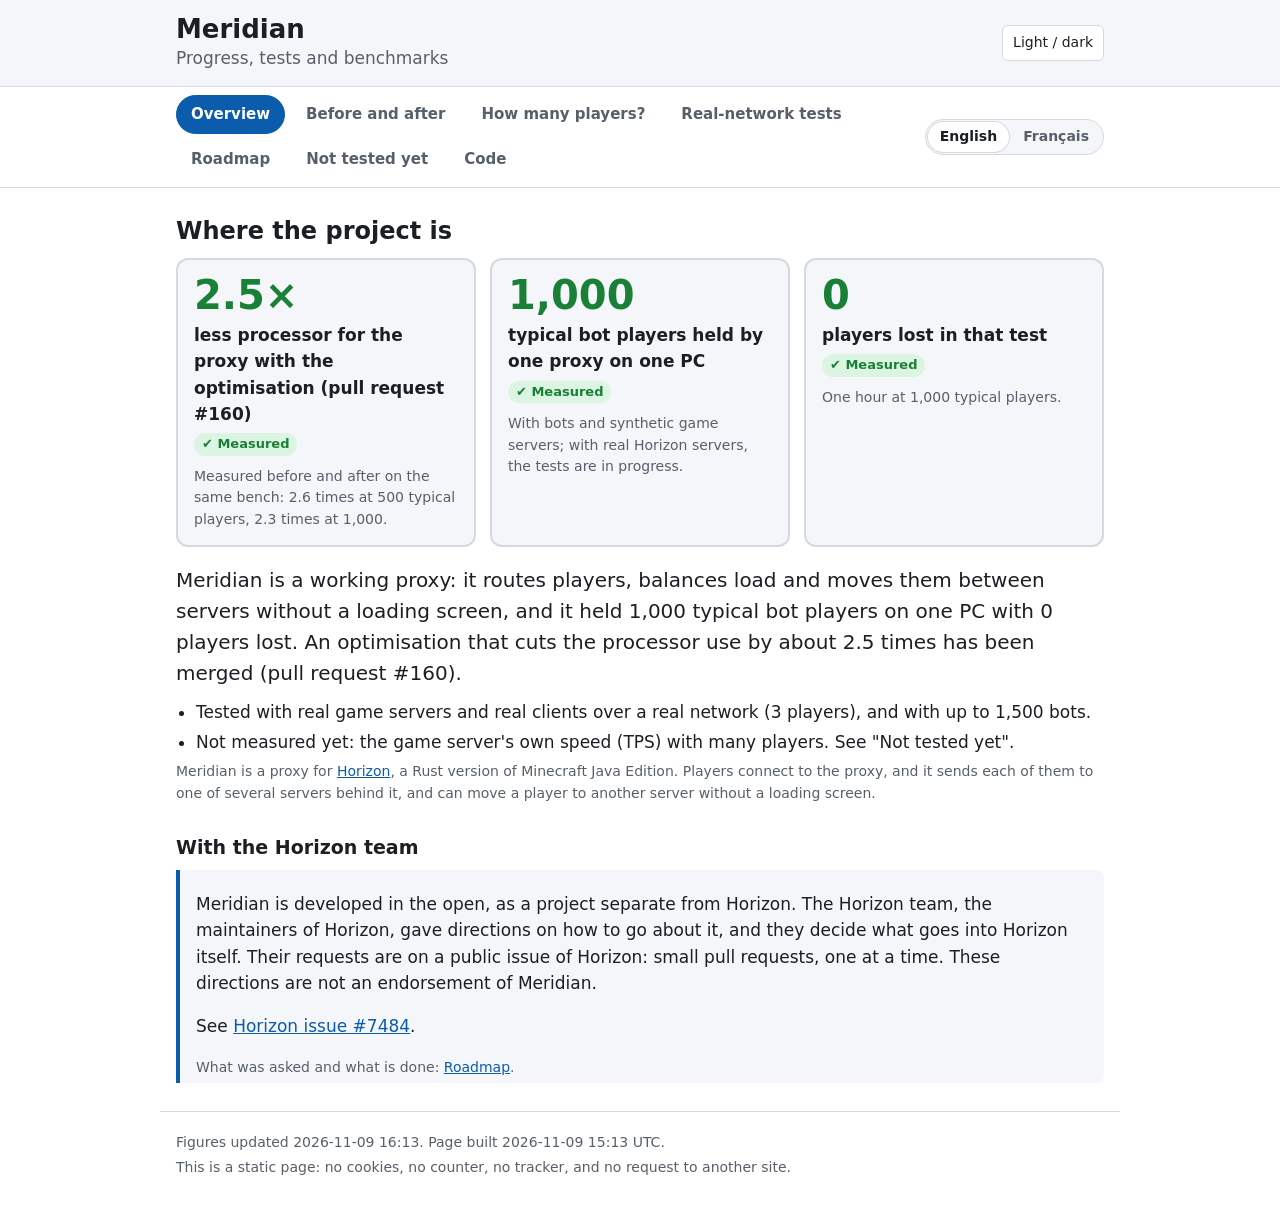
==== commit fa4d6e37: "Update the progress page: statuses" ====
--- a/index.html
+++ b/index.html
@@ -27,12 +27,12 @@
 <section id="compare"><h2>Before and after the optimisation</h2><p class="muted">Before (main) (commit 57930e6) &middot; After (writes of one read grouped) (commit c38a01e (merged, #160))</p><p class="lead">With game servers that send a tick&#x27;s packets together, as real servers do, the proxy now spends about 2.5 times less processor per packet: 1,000 typical players need about 2.6 cores instead of 6.2.</p><div class="hero"><div class="tile"><h3>Processor for 1,000 players</h3><p class="small">of the 8 cores the proxy may use</p><div class="ba"><div class="bside"><span class="who">Before</span><span class="bnum">6.17 cores</span></div><span class="arrow" aria-hidden="true">&rarr;</span><div class="aside"><span class="who">After</span><span class="anum good">2.62 cores</span></div></div><p class="change">2.4 times fewer cores</p><span class="badge good"><span aria-hidden="true">&#10004;</span> Measured</span></div><div class="tile"><h3>Cost of one packet</h3><p class="small">500 typical players</p><div class="ba"><div class="bside"><span class="who">Before</span><span class="bnum">20.31 us</span></div><span class="arrow" aria-hidden="true">&rarr;</span><div class="aside"><span class="who">After</span><span class="anum good">7.92 us</span></div></div><p class="change">2.6 times less processor</p><span class="badge good"><span aria-hidden="true">&#10004;</span> Measured</span></div><div class="tile"><h3>Slowest 1 % of round trips</h3><p class="small">500 typical players</p><div class="ba"><div class="bside"><span class="who">Before</span><span class="bnum">15.09 ms</span></div><span class="arrow" aria-hidden="true">&rarr;</span><div class="aside"><span class="who">After</span><span class="anum good">2.67 ms</span></div></div><p class="change">5.7 times lower</p><span class="badge good"><span aria-hidden="true">&#10004;</span> Measured</span></div><div class="tile"><h3>Packets sent in one go</h3><p class="small">to each player</p><div class="ba"><div class="bside"><span class="who">Before</span><span class="bnum">1 packet</span></div><span class="arrow" aria-hidden="true">&rarr;</span><div class="aside"><span class="who">After</span><span class="anum good">12.5 to 17.1 packets</span></div></div><p class="change">12 to 17 packets in each write instead of 1</p><span class="badge good"><span aria-hidden="true">&#10004;</span> Measured</span></div><div class="tile"><h3>Memory per player</h3><p class="small">the price of the change</p><div class="ba"><div class="bside"><span class="who">Before</span><span class="bnum">524 KB</span></div><span class="arrow" aria-hidden="true">&rarr;</span><div class="aside"><span class="who">After</span><span class="anum good">532 KB</span></div></div><p class="change">+1.3 % (5 % allowed)</p><span class="badge good"><span aria-hidden="true">&#10004;</span> Measured</span></div></div><div class="verdict"><p>Nothing is lost for it: the same packets reach the players, no player was dropped, and the memory per player stays within about 1 % of before.</p><p>Where there is nothing to group, nothing changes. This was measured on one PC with bots and checked with a real server; it is merged (pull request #160).</p></div><h3 class="sub">Every measure, one by one</h3><article class="crow"><div class="crow-head"><h3>Processor per packet, 500 typical players</h3><span class="gain">2.6 times less processor</span></div><div class="pair"><div class="side before"><span class="chip before">Before</span><div class="val"><strong class="big">20.31 us</strong> <span class="badge good"><span aria-hidden="true">&#10004;</span> Measured</span></div><div class="bar" aria-hidden="true"><span class="fill good" style="width:100.0%"></span></div></div><div class="mid" aria-hidden="true">&rarr;</div><div class="side after"><span class="chip after">After</span><div class="val"><strong class="big">7.92 us</strong> <span class="badge good"><span aria-hidden="true">&#10004;</span> Measured</span></div><div class="bar" aria-hidden="true"><span class="fill good" style="width:39.0%"></span></div></div></div><p class="small">servers that write once a tick (every 50 ms), as real ones do</p></article><article class="crow"><div class="crow-head"><h3>Processor per packet, 1,000 typical players</h3><span class="gain">2.3 times less processor</span></div><div class="pair"><div class="side before"><span class="chip before">Before</span><div class="val"><strong class="big">19.03 us</strong> <span class="badge good"><span aria-hidden="true">&#10004;</span> Measured</span></div><div class="bar" aria-hidden="true"><span class="fill good" style="width:100.0%"></span></div></div><div class="mid" aria-hidden="true">&rarr;</div><div class="side after"><span class="chip after">After</span><div class="val"><strong class="big">8.11 us</strong> <span class="badge good"><span aria-hidden="true">&#10004;</span> Measured</span></div><div class="bar" aria-hidden="true"><span class="fill good" style="width:42.6%"></span></div></div></div></article><article class="crow"><div class="crow-head"><h3>Proxy cores, 1,000 typical players</h3><span class="gain">2.4 times fewer cores</span></div><div class="pair"><div class="side before"><span class="chip before">Before</span><div class="val"><strong class="big">6.17 cores</strong> <span class="badge warn"><span aria-hidden="true">&#9650;</span> Measured, to watch</span></div><div class="bar" aria-hidden="true"><span class="fill warn" style="width:77.1%"></span><i class="tick" style="left:100.0%"></i></div></div><div class="mid" aria-hidden="true">&rarr;</div><div class="side after"><span class="chip after">After</span><div class="val"><strong class="big">2.62 cores</strong> <span class="badge good"><span aria-hidden="true">&#10004;</span> Measured</span></div><div class="bar" aria-hidden="true"><span class="fill good" style="width:32.8%"></span><i class="tick" style="left:100.0%"></i></div></div></div><p class="small">the 8 threads the proxy was given: 8 cores (the tick on the bars).</p></article><article class="crow"><div class="crow-head"><h3>Packets per write to the players</h3><span class="gain">12 to 17 packets in each write instead of 1</span></div><div class="pair"><div class="side before"><span class="chip before">Before</span><div class="val"><strong class="big">1 packet</strong> <span class="badge good"><span aria-hidden="true">&#10004;</span> Measured</span></div><div class="bar" aria-hidden="true"><span class="fill good" style="width:5.8%"></span></div></div><div class="mid" aria-hidden="true">&rarr;</div><div class="side after"><span class="chip after">After</span><div class="val"><strong class="big">12.5 to 17.1 packets</strong> <span class="badge good"><span aria-hidden="true">&#10004;</span> Measured</span></div><div class="bar" aria-hidden="true"><span class="fill good" style="width:100.0%"></span></div></div></div><p class="small">with a real game server: about 15 (15.5 measured over the first scenario of the real-network run)</p></article><article class="crow"><div class="crow-head"><h3>Memory per player, 1,000 typical players</h3><span class="gain">+1.3 % (5 % allowed)</span></div><div class="pair"><div class="side before"><span class="chip before">Before</span><div class="val"><strong class="big">524 KB</strong> <span class="badge good"><span aria-hidden="true">&#10004;</span> Measured</span></div><div class="bar" aria-hidden="true"><span class="fill good" style="width:98.5%"></span></div></div><div class="mid" aria-hidden="true">&rarr;</div><div class="side after"><span class="chip after">After</span><div class="val"><strong class="big">532 KB</strong> <span class="badge good"><span aria-hidden="true">&#10004;</span> Measured</span></div><div class="bar" aria-hidden="true"><span class="fill good" style="width:100.0%"></span></div></div></div><p class="small">at 500 players: 514 before, 499 after. The first version cost +19 %; it was fixed.</p></article><article class="crow"><div class="crow-head"><h3>Latency p99 through the proxy, 500 typical players</h3><span class="gain">5.7 times lower</span></div><div class="pair"><div class="side before"><span class="chip before">Before</span><div class="val"><strong class="big">15.09 ms</strong> <span class="badge good"><span aria-hidden="true">&#10004;</span> Measured</span></div><div class="bar" aria-hidden="true"><span class="fill good" style="width:100.0%"></span></div></div><div class="mid" aria-hidden="true">&rarr;</div><div class="side after"><span class="chip after">After</span><div class="val"><strong class="big">2.67 ms</strong> <span class="badge good"><span aria-hidden="true">&#10004;</span> Measured</span></div><div class="bar" aria-hidden="true"><span class="fill good" style="width:17.7%"></span></div></div></div><p class="small">p99: 99 round trips in 100 are faster than this. The 50 ms server tick is part of these figures.</p></article><article class="crow"><div class="crow-head"><h3>Latency, 1,000 typical players</h3><span class="gain">not judgeable</span></div><div class="pair"><div class="side before"><span class="chip before">Before</span><div class="val"><strong class="big">no number</strong> <span class="badge warn"><span aria-hidden="true">&#9650;</span> Not judgeable</span></div><div class="bar empty" aria-hidden="true"></div></div><div class="mid" aria-hidden="true">&rarr;</div><div class="side after"><span class="chip after">After</span><div class="val"><strong class="big">no number</strong> <span class="badge warn"><span aria-hidden="true">&#9650;</span> Not judgeable</span></div><div class="bar empty" aria-hidden="true"></div></div></div><p class="small">the bots run on the same PC and were the limit</p></article><article class="crow control"><div class="crow-head"><h3>Control: servers that send each packet alone <span class="tag">control</span></h3><span class="gain same">no change</span></div><div class="pair"><div class="side before"><span class="chip before">Before</span><div class="val"><strong class="big">24.58 us</strong> <span class="badge good"><span aria-hidden="true">&#10004;</span> Measured</span></div><div class="bar" aria-hidden="true"><span class="fill good" style="width:99.4%"></span></div></div><div class="mid" aria-hidden="true">&rarr;</div><div class="side after"><span class="chip after">After</span><div class="val"><strong class="big">24.72 us</strong> <span class="badge good"><span aria-hidden="true">&#10004;</span> Measured</span></div><div class="bar" aria-hidden="true"><span class="fill good" style="width:100.0%"></span></div></div></div><p class="small">nothing to group here, so nothing should change: it shows that the gain comes from the grouping alone</p></article><p class="small">A <b>control</b> row is a case where nothing should change. It shows that the gain comes from the change alone.</p></section>
 <section id="players"><h2>How many players?</h2><p>We test with bots that act like players, on one PC. Each number says how sure we are of it:</p><ul class="legend"><li><span class="badge good"><span aria-hidden="true">&#10004;</span> Measured</span> We ran it and counted. No player was lost.</li><li><span class="badge warn"><span aria-hidden="true">&#9650;</span> Not judgeable</span> We ran it, but the test PC was the limit, so the result says nothing about the proxy.</li><li><span class="badge grey"><span aria-hidden="true">&#8776;</span> Extrapolated</span> An estimate from the cost of one player. Not run.</li></ul><div class="cards"><article class="card"><h3>Light players</h3><p class="muted">little traffic: 20 small packets and 2 chunks a second each (the first benchmark&#x27;s profile)</p><div class="line"><div class="lead">Shown to work</div><div><strong class="big">1,500 players</strong> <span class="badge good"><span aria-hidden="true">&#10004;</span> Measured</span><div class="small">2.39 cores of processor</div><div class="small">2.39 cores of the proxy, before the optimisation (it changes little for light traffic)</div></div></div><div class="line"><div class="lead">Not shown</div><div><strong class="big">2,000 players</strong> <span class="badge warn"><span aria-hidden="true">&#9650;</span> Not judgeable</span><div class="small">the test machine was the limit: the proxy itself had room (3.5 cores)</div></div></div></article><article class="card"><h3>Typical players</h3><p class="muted">stand and walk about half of the time; built from one real client (275 small packets and 3.5 chunks a second each)</p><div class="line"><div class="lead">Shown to work</div><div><strong class="big">1,000 players</strong> <span class="badge good"><span aria-hidden="true">&#10004;</span> Measured</span><div class="small">2.62 cores of processor</div><div class="small">2.62 cores with the optimisation (commit c38a01e, merged as pull request #160); 6.2 cores before. Its latency could not be judged: the bots were the limit.</div></div></div></article><article class="card"><h3>Heavy players</h3><p class="muted">walking more than half of the time (the stress profile)</p><div class="line"><div class="lead">Shown to work</div><div><strong class="big">500 players</strong> <span class="badge good"><span aria-hidden="true">&#10004;</span> Measured</span><div class="small">6.4 cores of processor</div><div class="small">6.40 cores before the optimisation, servers writing each packet alone; 1,000 heavy players were not run</div></div></div></article></div><h3 class="sub">What 1,000 typical players cost</h3><div class="costs"><div class="cost"><div class="cname">Processor</div><div><strong class="big">2.62 cores</strong> <span class="badge good"><span aria-hidden="true">&#10004;</span> Measured</span><div class="bar" aria-hidden="true"><span class="fill good" style="width:32.8%"></span></div><div class="small">33 % of 8 cores (the 8 threads the proxy was given on the test PC).</div><div class="small">6.2 cores before the optimisation; in online mode (encryption) about 1.4 more cores is an estimate</div></div></div><div class="cost"><div class="cname">Memory</div><div><strong class="big">0.53 GB</strong> <span class="badge good"><span aria-hidden="true">&#10004;</span> Measured</span><div class="bar" aria-hidden="true"><span class="fill good" style="width:6.6%"></span></div><div class="small">7 % of 8 GB (the VPS).</div></div></div><div class="cost"><div class="cname">Bandwidth, each way</div><div><strong class="big">660 Mbit/s</strong> <span class="badge bad"><span aria-hidden="true">&#10006;</span> Measured, over the limit</span><div class="bar" aria-hidden="true"><span class="fill bad" style="width:100.0%"></span><i class="tick" style="left:75.8%"></i></div><div class="small">132 % of 500 Mbit/s (the Internet line).</div><div class="small">about 83 MB/s to the players, and as much from the servers to the proxy; counted before compression, so on the wire it is less</div></div></div></div><h3 class="sub">What that means for smaller machines</h3><ul class="plain"><li><strong>On a 500 Mbit/s line:</strong> about 500 to 600 typical players <span class="badge grey"><span aria-hidden="true">&#8776;</span> Extrapolated</span></li><li><strong>On the VPS (4 shared cores):</strong> about 300 to 500 typical players <span class="badge grey"><span aria-hidden="true">&#8776;</span> Extrapolated</span></li></ul><h3 class="sub">The machines</h3><div class="cards"><article class="card"><h4>The test PC</h4><ul class="plain"><li>Windows 11</li><li>Intel i9-14900KF: 8 fast cores (2 threads each) + 16 efficiency cores</li><li>64 GB of memory</li><li>The proxy was given 8 threads (4 fast cores); the bots used the other cores</li></ul></article><article class="card"><h4>The VPS</h4><ul class="plain"><li>A KVM virtual machine, Linux (Ubuntu 26.04 LTS, kernel 7.0)</li><li>4 virtual cores (1 thread each), shown as Intel Core Processor (Haswell) at 3.0 GHz; the exact model is hidden by the host</li><li>8 GB of memory (7.6 GiB usable), no swap</li><li>75 GB disk, NVMe according to the provider&#x27;s offer (the virtual disk does not say)</li><li>Network: up to about 3 Gbit/s according to the provider&#x27;s offer; not measured</li><li>Cores are shared: no sign of contention at rest (0.0 % stolen time), not tested under load</li></ul></article><article class="card"><h4>The Internet line</h4><ul class="plain"><li>500 Mbit/s down and up (advertised)</li></ul></article></div></section>
 <section id="real"><h2>Real-network tests</h2><p>Real game servers, real game clients, a real network between them. Few players, but no bots and no shortcut.</p><p class="muted">real network run (VPS + PC), 8 November</p><div class="rows"><div class="row"><div class="rname">Real players in the test</div><div><strong class="big">3 players</strong> <span class="badge good"><span aria-hidden="true">&#10004;</span> Measured</span></div></div><div class="row"><div class="rname">Moves from one server to another and back</div><div><strong class="big">more than 50 moves between two servers, all succeeded</strong> <span class="badge good"><span aria-hidden="true">&#10004;</span> Measured</span><div class="small">Time in seconds: 1.4 to 2.1</div><div class="small">18 + 34 seen from the clients, 20 + 34 seen from the proxy.</div></div></div><div class="row"><div class="rname">A server that stops with players on it</div><div><strong class="big">3 of 3 moved out when server B stopped</strong> <span class="badge good"><span aria-hidden="true">&#10004;</span> Measured</span></div></div><div class="row"><div class="rname">How fast the players were moved out</div><div><strong class="big">1.5 s per player, one every 2 s</strong> <span class="badge good"><span aria-hidden="true">&#10004;</span> Measured</span></div></div><div class="row"><div class="rname">A server that stops at once</div><div><strong class="big">3 of 3 players fell back to the other server, no title screen</strong> <span class="badge good"><span aria-hidden="true">&#10004;</span> Measured</span><div class="small">Time in seconds: 0.011 to 0.123 (proxy side)</div><div class="small">One player was still being moved when the server kicked him: the fix from this week caught it (123 ms).</div></div></div><div class="row"><div class="rname">A server that crashes</div><div><strong class="big">3 of 3 players fell back after the server process was killed</strong> <span class="badge good"><span aria-hidden="true">&#10004;</span> Measured</span><div class="small">Time in seconds: 0.021 to 0.025 (proxy side), 0.9 to 1.7 seen on screen</div></div></div><div class="row"><div class="rname">Quick reconnections</div><div><strong class="big">5 of 5 quick reconnections joined, no error</strong> <span class="badge good"><span aria-hidden="true">&#10004;</span> Measured</span><div class="small">The client came back under another name, so this checks the reconnection, not a returning player&#x27;s data.</div></div></div><div class="row"><div class="rname">Packets grouped in each write</div><div><strong class="big">about 15 packets in each write</strong> <span class="badge good"><span aria-hidden="true">&#10004;</span> Measured</span><div class="small">15.5 measured over the first scenario.</div></div></div><div class="row"><div class="rname">Memory of the proxy</div><div><strong class="big">11 MB with 3 players at rest; 67 to 105 MB at rest after 20 to 60 transfers</strong> <span class="badge warn"><span aria-hidden="true">&#9650;</span> Measured, to watch</span><div class="small">A plateau, not a steady climb (it fell back to 91 MB after more transfers). Not yet compared with the old proxy.</div></div></div></div><p class="small">Real server on the VPS, one on the PC, 3 real clients, final proxy. Not tested here: the game server&#x27;s own speed (TPS), many players.</p><div class="rpart" id="real-load"><h3 class="part">Load with a real Horizon server</h3><p>Bots, not people, and no network: 50 bots that fly and explore, on one real Horizon server, all on one PC. The same bots with the same seeds, first connected straight to the server, then through the proxy.</p><p class="muted">Test L2-1, 8 November 2026: 5 minutes of warm-up, then 10 minutes measured.</p><p class="lead">50 players on a real server: the same speed with and without the proxy.</p><div class="tablewrap"><table class="lt"><thead><tr><th scope="col">Measure</th><th scope="col">Direct</th><th scope="col">Through the proxy</th></tr></thead><tbody><tr><th scope="row">Server speed, mean</th><td><strong>20 TPS</strong> <span class="badge good"><span aria-hidden="true">&#10004;</span> Measured</span><div class="small">lowest 19.95</div></td><td><strong>20 TPS</strong> <span class="badge good"><span aria-hidden="true">&#10004;</span> Measured</span><div class="small">lowest 19.93</div></td></tr><tr><th scope="row">Server tick, mean</th><td><strong>16.9 ms</strong> <span class="badge good"><span aria-hidden="true">&#10004;</span> Measured</span></td><td><strong>17.1 ms</strong> <span class="badge good"><span aria-hidden="true">&#10004;</span> Measured</span></td></tr><tr><th scope="row">Server tick, 95th percentile</th><td><strong>19.5 ms</strong> <span class="badge good"><span aria-hidden="true">&#10004;</span> Measured</span></td><td><strong>19.9 ms</strong> <span class="badge good"><span aria-hidden="true">&#10004;</span> Measured</span></td></tr><tr><th scope="row">Server processor</th><td><strong>0.4 cores</strong> <span class="badge good"><span aria-hidden="true">&#10004;</span> Measured</span></td><td><strong>0.44 cores</strong> <span class="badge good"><span aria-hidden="true">&#10004;</span> Measured</span></td></tr><tr><th scope="row">Server memory</th><td><strong>830 to 871 MB</strong> <span class="badge good"><span aria-hidden="true">&#10004;</span> Measured</span></td><td><strong>823 to 863 MB</strong> <span class="badge good"><span aria-hidden="true">&#10004;</span> Measured</span></td></tr><tr><th scope="row">Chunks the bots received</th><td><strong>315,766 chunks</strong> <span class="badge good"><span aria-hidden="true">&#10004;</span> Measured</span></td><td><strong>315,710 chunks</strong> <span class="badge good"><span aria-hidden="true">&#10004;</span> Measured</span></td></tr><tr><th scope="row">Data the bots received</th><td><strong>3,545 MB</strong> <span class="badge good"><span aria-hidden="true">&#10004;</span> Measured</span></td><td><strong>3,550 MB</strong> <span class="badge good"><span aria-hidden="true">&#10004;</span> Measured</span></td></tr><tr><th scope="row">Bots lost, of 50</th><td><strong>0 bots</strong> <span class="badge good"><span aria-hidden="true">&#10004;</span> Measured</span></td><td><strong>0 bots</strong> <span class="badge good"><span aria-hidden="true">&#10004;</span> Measured</span></td></tr><tr><th scope="row">Proxy processor</th><td class="muted">&ndash;</td><td><strong>0.21 cores</strong> <span class="badge good"><span aria-hidden="true">&#10004;</span> Measured</span></td></tr><tr><th scope="row">Proxy memory</th><td class="muted">&ndash;</td><td><strong>92 MB</strong> <span class="badge good"><span aria-hidden="true">&#10004;</span> Measured</span></td></tr></tbody></table></div><p class="honest">One run of each, 50 bots on one server, all on one PC (no network). The server was not pushed to its limit, and the bots fly in creative mode: no mining, building or fighting. The added latency is not measured here: the server&#x27;s own ping counts whole milliseconds.</p></div><div class="rpart" id="real-limit"><h3 class="part">The limit of one real Horizon server</h3><p>The same bots, more of them on one server, through the proxy: where does the server stop keeping its pace of 20 ticks a second (a tick has 50 ms)?</p><p class="muted">Test L2-1b, 8 November 2026: 75, 100 and 125 bots on one real server, through the proxy, 10 minutes measured each (50 is test L2-1).</p><p class="lead">One real server holds about 100 players comfortably on this PC, and about 125 at its edge: 1,000 players need 10 to 12 servers, not 20.</p><div class="tablewrap"><table class="lt"><thead><tr><th scope="col">Measure</th><th scope="col">50 players</th><th scope="col">75 players</th><th scope="col">100 players</th><th scope="col">125 players</th></tr></thead><tbody><tr><th scope="row">Server speed, mean</th><td><strong>20 TPS</strong> <span class="badge good"><span aria-hidden="true">&#10004;</span> Measured</span></td><td><strong>20 TPS</strong> <span class="badge good"><span aria-hidden="true">&#10004;</span> Measured</span></td><td><strong>20 TPS</strong> <span class="badge good"><span aria-hidden="true">&#10004;</span> Measured</span></td><td><strong>20 TPS</strong> <span class="badge good"><span aria-hidden="true">&#10004;</span> Measured</span></td></tr><tr><th scope="row">Server speed, lowest second</th><td><strong>19.93 TPS</strong> <span class="badge good"><span aria-hidden="true">&#10004;</span> Measured</span></td><td><strong>16.6 TPS</strong> <span class="badge good"><span aria-hidden="true">&#10004;</span> Measured</span></td><td><strong>19.56 TPS</strong> <span class="badge good"><span aria-hidden="true">&#10004;</span> Measured</span></td><td><strong>18.36 TPS</strong> <span class="badge good"><span aria-hidden="true">&#10004;</span> Measured</span></td></tr><tr><th scope="row">Server tick, mean</th><td><strong>17.1 ms</strong> <span class="badge good"><span aria-hidden="true">&#10004;</span> Measured</span></td><td><strong>20.6 ms</strong> <span class="badge good"><span aria-hidden="true">&#10004;</span> Measured</span></td><td><strong>29.4 ms</strong> <span class="badge good"><span aria-hidden="true">&#10004;</span> Measured</span></td><td><strong>41.1 ms</strong> <span class="badge warn"><span aria-hidden="true">&#9650;</span> Measured, to watch</span></td></tr><tr><th scope="row">Server tick, 95th percentile</th><td><strong>19.9 ms</strong> <span class="badge good"><span aria-hidden="true">&#10004;</span> Measured</span></td><td><strong>23 ms</strong> <span class="badge good"><span aria-hidden="true">&#10004;</span> Measured</span></td><td><strong>33.5 ms</strong> <span class="badge good"><span aria-hidden="true">&#10004;</span> Measured</span></td><td><strong>47.2 ms</strong> <span class="badge warn"><span aria-hidden="true">&#9650;</span> Measured, to watch</span></td></tr><tr><th scope="row">Server processor</th><td><strong>0.44 cores</strong> <span class="badge good"><span aria-hidden="true">&#10004;</span> Measured</span></td><td><strong>0.48 cores</strong> <span class="badge good"><span aria-hidden="true">&#10004;</span> Measured</span></td><td><strong>0.71 cores</strong> <span class="badge good"><span aria-hidden="true">&#10004;</span> Measured</span></td><td><strong>0.97 cores</strong> <span class="badge good"><span aria-hidden="true">&#10004;</span> Measured</span></td></tr><tr><th scope="row">Server memory</th><td><strong>823 MB</strong> <span class="badge good"><span aria-hidden="true">&#10004;</span> Measured</span></td><td><strong>908 MB</strong> <span class="badge good"><span aria-hidden="true">&#10004;</span> Measured</span></td><td><strong>1,017 MB</strong> <span class="badge good"><span aria-hidden="true">&#10004;</span> Measured</span></td><td><strong>1,060 MB</strong> <span class="badge good"><span aria-hidden="true">&#10004;</span> Measured</span></td></tr><tr><th scope="row">Proxy processor</th><td><strong>0.21 cores</strong> <span class="badge good"><span aria-hidden="true">&#10004;</span> Measured</span></td><td><strong>0.31 cores</strong> <span class="badge good"><span aria-hidden="true">&#10004;</span> Measured</span></td><td><strong>0.44 cores</strong> <span class="badge good"><span aria-hidden="true">&#10004;</span> Measured</span></td><td><strong>0.65 cores</strong> <span class="badge good"><span aria-hidden="true">&#10004;</span> Measured</span></td></tr><tr><th scope="row">Proxy memory</th><td><strong>92 MB</strong> <span class="badge good"><span aria-hidden="true">&#10004;</span> Measured</span></td><td><strong>139 MB</strong> <span class="badge good"><span aria-hidden="true">&#10004;</span> Measured</span></td><td><strong>188 MB</strong> <span class="badge good"><span aria-hidden="true">&#10004;</span> Measured</span></td><td><strong>252 MB</strong> <span class="badge good"><span aria-hidden="true">&#10004;</span> Measured</span></td></tr><tr><th scope="row">Bots lost</th><td><strong>0 bots</strong> <span class="badge good"><span aria-hidden="true">&#10004;</span> Measured</span></td><td><strong>0 bots</strong> <span class="badge good"><span aria-hidden="true">&#10004;</span> Measured</span></td><td><strong>0 bots</strong> <span class="badge good"><span aria-hidden="true">&#10004;</span> Measured</span></td><td><strong>0 bots</strong> <span class="badge good"><span aria-hidden="true">&#10004;</span> Measured</span></td></tr></tbody></table></div><p class="honest">One run of each size, on one PC, the bots in creative mode. Other programs ran on the PC during some of the windows, the 125-player one the most, so the edge is the least clean figure: a calm repeat would settle it. The proxy&#x27;s share of a core per player is higher with real servers (about 0.4 to 0.5 % of a core) than with synthetic ones.</p></div></section>
-<section id="roadmap"><h2>Roadmap</h2><p class="lead">What is done and validated, what is in progress, and what is planned.</p><p class="small">A task is marked done only when it is finished and validated (merged and checked), with a public proof and its date.</p><p class="legend4">Every task goes through four states: <span class="badge pill grey"><span aria-hidden="true">&#9675;</span> Planned</span> <span class="badge pill warn"><span aria-hidden="true">&#9680;</span> In progress</span> <span class="badge pill test"><span aria-hidden="true">&#9673;</span> In test</span> <span class="badge pill good"><span aria-hidden="true">&#10004;</span> Done</span></p><p class="inpanel"><a href="#horizon">With the Horizon team</a> &middot; <a href="#plan">The roadmap of Meridian</a></p><div class="rpart" id="horizon"><h3 class="part">With the Horizon team</h3><div class="rblock" id="requested"><h4 class="sub">Requested by the Horizon team and validated</h4><p class="small">A request is validated when its pull request is merged into Horizon.</p><div class="ritems"><article class="ritem done" id="transfer-stack"><div class="rhead"><span class="badge pill good"><span aria-hidden="true">&#10004;</span> Done</span><h5>The seamless transfer, in a stack of pull requests</h5></div><p>A player moves from one Horizon server to another without a loading screen. The stack of seven pull requests was reviewed and merged by the Horizon team between 4 and 5 November.</p><p class="small proofs">Proofs: <a href="https://github.com/horizon-rust/horizon/pull/8693">Horizon pull request #8693</a>, <a href="https://github.com/horizon-rust/horizon/pull/8700">Horizon pull request #8700</a>, <a href="https://github.com/horizon-rust/horizon/pull/8709">Horizon pull request #8709</a>, <a href="https://github.com/horizon-rust/horizon/pull/8716">Horizon pull request #8716</a>, <a href="https://github.com/horizon-rust/horizon/pull/8730">Horizon pull request #8730</a>, <a href="https://github.com/horizon-rust/horizon/pull/8735">Horizon pull request #8735</a>, <a href="https://github.com/horizon-rust/horizon/pull/8742">Horizon pull request #8742</a> &middot; validated 2026-11-05</p></article><article class="ritem done" id="transfer-status"><div class="rhead"><span class="badge pill good"><span aria-hidden="true">&#10004;</span> Done</span><h5>A server tells the proxy its state (transfer-status)</h5></div><p>A Horizon server tells a proxy how many players it holds and whether it takes more, before players are sent to it.</p><p class="small proofs">Proof: <a href="https://github.com/horizon-rust/horizon/pull/10527">Horizon pull request #10527</a> &middot; validated 2026-11-06</p></article><article class="ritem done" id="transfer-refuse"><div class="rhead"><span class="badge pill good"><span aria-hidden="true">&#10004;</span> Done</span><h5>No move onto a full or stopping server</h5></div><p>A Horizon server turns down a player sent to it when it is full or stopping, and the player stays where they were.</p><p class="small proofs">Proof: <a href="https://github.com/horizon-rust/horizon/pull/11428">Horizon pull request #11428</a> &middot; validated 2026-11-07</p></article><article class="ritem done" id="stop-wait"><div class="rhead"><span class="badge pill good"><span aria-hidden="true">&#10004;</span> Done</span><h5>A stopping server waits for the proxy</h5></div><p>Before it stops, a Horizon server gives a proxy a few seconds to move its players to another server.</p><p class="small proofs">Proof: <a href="https://github.com/horizon-rust/horizon/pull/11713">Horizon pull request #11713</a> &middot; validated 2026-11-08</p></article><article class="ritem done" id="riders"><div class="rhead"><span class="badge pill good"><span aria-hidden="true">&#10004;</span> Done</span><h5>Riders turn as in the original game</h5></div><p>A fix in Horizon for players riding an animal or a vehicle, merged by the Horizon team.</p><p class="small proofs">Proof: <a href="https://github.com/horizon-rust/horizon/pull/12260">Horizon pull request #12260</a> &middot; validated 2026-11-08</p></article><article class="ritem done" id="recipe-book"><div class="rhead"><span class="badge pill good"><span aria-hidden="true">&#10004;</span> Done</span><h5>The recipe book on a Paper server</h5></div><p>Horizon&#x27;s recipe book takes the entries that the server sends, so it works on a Paper server. Merged by the Horizon team on 8 November.</p><p class="small proofs">Proof: <a href="https://github.com/horizon-rust/horizon/pull/12496">Horizon pull request #12496</a> &middot; validated 2026-11-08</p></article></div></div><div class="rblock" id="answered"><h4 class="sub">Done on our side, waiting for the team&#x27;s answer</h4><p class="small">What the Horizon team asked for on the issue, done and checked by us; their answer is still to come.</p><div class="ritems"><article class="ritem done" id="e2e-main"><div class="rhead"><span class="badge pill good"><span aria-hidden="true">&#10004;</span> Done</span><h5>The hand-over test on Horizon&#x27;s main branch</h5></div><p>The end-to-end test of moving a player between two Horizon servers, run on Horizon&#x27;s main branch as asked: 31 of 31 checks, in 3 runs out of 3.</p><p class="small proofs">Proof: <a href="https://github.com/horizon-rust/horizon/issues/7484#issuecomment-6679467068">the results, posted on the issue</a> &middot; validated 2026-11-06</p></article><article class="ritem done" id="real-network-runs"><div class="rhead"><span class="badge pill good"><span aria-hidden="true">&#10004;</span> Done</span><h5>Tests on a real network, twice</h5></div><p>Real Horizon servers, real game clients and a real network, on 6 and 7 November; the results are posted on the issue.</p><p class="small proofs">Proofs: <a href="https://github.com/horizon-rust/horizon/issues/7484#issuecomment-6694236033">the run of 6 November</a>, <a href="https://github.com/horizon-rust/horizon/issues/7484#issuecomment-6708112369">the run of 7 November</a>, <a href="https://github.com/Akirabane/Meridian/blob/main/docs/REAL-NETWORK-RUN.md">the runs, in detail</a> &middot; validated 2026-11-07</p></article><article class="ritem done" id="extension-point"><div class="rhead"><span class="badge pill good"><span aria-hidden="true">&#10004;</span> Done</span><h5>An extension point, and the servers&#x27; operators</h5></div><p>Meridian asks an extension whether a player may log in, where they go and which commands they may use, and it reads the operators of the servers.</p><p class="small proofs">Proofs: <a href="https://github.com/Akirabane/Meridian/pull/137">pull request #137</a>, <a href="https://github.com/Akirabane/Meridian/pull/144">pull request #144</a>, <a href="https://github.com/Akirabane/Meridian/pull/145">pull request #145</a>, <a href="https://github.com/Akirabane/Meridian/pull/120">pull request #120</a> &middot; validated 2026-11-07</p></article><article class="ritem done" id="news-issue"><div class="rhead"><span class="badge pill good"><span aria-hidden="true">&#10004;</span> Done</span><h5>One public issue for the news of the proxy</h5></div><p>The news of Meridian go to one issue of its own repository, as asked, and no longer to Horizon&#x27;s.</p><p class="small proofs">Proof: <a href="https://github.com/Akirabane/Meridian/issues/117">issue #117</a> &middot; validated 2026-11-06</p></article></div></div><div class="rblock" id="in-review"><h4 class="sub">Waiting for the Horizon team&#x27;s review</h4><p class="small">Our open pull request in Horizon, if there is one: one at a time, as asked.</p><div class="ritems"><p class="muted">None for now: no pull request of ours is waiting.</p></div></div><div class="rblock" id="ahead"><h4 class="sub">Side work we do in advance while we wait</h4><p class="small">Work on Meridian&#x27;s side that needs nothing from Horizon. Each one is on the roadmap below.</p><div class="ritems"><article class="ritem see in-progress"><div class="rhead"><span class="badge pill warn"><span aria-hidden="true">&#9680;</span> In progress</span><h5><a href="#load-real-servers">Load tests with real Horizon servers</a></h5></div><p class="small">Details in the roadmap below.</p></article><article class="ritem see done"><div class="rhead"><span class="badge pill good"><span aria-hidden="true">&#10004;</span> Done</span><h5><a href="#extension-orders">Orders from extensions</a></h5></div><p class="small">Details in the roadmap below.</p></article><article class="ritem see done"><div class="rhead"><span class="badge pill good"><span aria-hidden="true">&#10004;</span> Done</span><h5><a href="#extension-events">Events for extensions</a></h5></div><p class="small">Details in the roadmap below.</p></article><article class="ritem see in-progress"><div class="rhead"><span class="badge pill warn"><span aria-hidden="true">&#9680;</span> In progress</span><h5><a href="#reuse-compressor">Spend less processor time on compression (a second optimisation)</a></h5></div><p class="small">Details in the roadmap below.</p></article><article class="ritem see done"><div class="rhead"><span class="badge pill good"><span aria-hidden="true">&#10004;</span> Done</span><h5><a href="#public-page">This public progress page</a></h5></div><p class="small">Details in the roadmap below.</p></article><article class="ritem in-progress" id="triage-11678"><div class="rhead"><span class="badge pill warn"><span aria-hidden="true">&#9680;</span> In progress</span><h5>A crash report on Horizon, looked into</h5></div><p>A crash of Horizon when leaving a server or a world: we read the log that came with it, and we wait for the answer of the person who reported it.</p><p class="small proofs">Link: <a href="https://github.com/horizon-rust/horizon/issues/11678">Horizon issue #11678</a></p></article><article class="ritem testing" id="horizon-cmd-stopped"><div class="rhead"><span class="badge pill test"><span aria-hidden="true">&#9673;</span> In test</span><h5>A fix in Horizon&#x27;s server: a command sent to a stopped game</h5></div><p>A fix to Horizon&#x27;s server for its cmd command when the game is stopped. Written and tested on our side; its pull request is to come, one at a time as asked.</p></article></div></div></div><div class="rpart" id="plan"><h3 class="part">The roadmap of Meridian</h3><div class="progress"><strong class="big">10 of 17 validated</strong><div class="bar" aria-hidden="true"><span class="fill good" style="width:58.8%"></span></div></div><h4 class="sub"><span class="badge pill good"><span aria-hidden="true">&#10004;</span> Done</span> Done (validated)</h4><div class="ritems"><article class="ritem done" id="relay-batch"><div class="rhead"><span class="badge pill good"><span aria-hidden="true">&#10004;</span> Done</span><h5>Fewer writes to each player</h5></div><p>The proxy now sends a server&#x27;s packets to a player in one write instead of one write each: about 2.5 times less processor, measured before and after, then tested on a real network.</p><p class="small proofs">Proofs: <a href="https://github.com/Akirabane/Meridian/pull/160">pull request #160</a>, <a href="https://github.com/Akirabane/Meridian/blob/main/docs/LOAD-1000.md">the measures, before and after</a> &middot; validated 2026-11-08</p></article><article class="ritem done" id="health-fixes"><div class="rhead"><span class="badge pill good"><span aria-hidden="true">&#10004;</span> Done</span><h5>Three fixes: the health check, evacuations, the documents</h5></div><p>The metrics page and the health check answer at once, the summary of an evacuation counts every player, and the documents say what Horizon&#x27;s stop wait changes.</p><p class="small proofs">Proofs: <a href="https://github.com/Akirabane/Meridian/pull/151">pull request #151</a>, <a href="https://github.com/Akirabane/Meridian/pull/152">pull request #152</a>, <a href="https://github.com/Akirabane/Meridian/pull/154">pull request #154</a> &middot; validated 2026-11-08</p></article><article class="ritem done" id="extension-commands"><div class="rhead"><span class="badge pill good"><span aria-hidden="true">&#10004;</span> Done</span><h5>Extensions&#x27; own commands</h5></div><p>An extension can declare commands of its own, such as /party: the proxy takes them, the extension answers the player, and the game server never sees them.</p><p class="small proofs">Proofs: <a href="https://github.com/Akirabane/Meridian/pull/153">pull request #153</a>, <a href="https://github.com/Akirabane/Meridian/pull/156">pull request #156</a>, <a href="https://github.com/Akirabane/Meridian/pull/158">pull request #158</a>, <a href="https://github.com/Akirabane/Meridian/pull/159">pull request #159</a> &middot; validated 2026-11-08</p></article><article class="ritem done" id="real-network"><div class="rhead"><span class="badge pill good"><span aria-hidden="true">&#10004;</span> Done</span><h5>A test on a real network with real servers and clients</h5></div><p>Real Horizon servers, three real game clients and a real network: moves between servers with the inventory kept, a server that stops with players on it, and a server that crashes, its players falling back to the other one.</p><p class="small proofs">Proofs: <a href="https://github.com/Akirabane/Meridian/blob/main/docs/LOAD-1000.md#on-a-real-network-8-november">the test on a real network, 8 November</a>, <a href="https://github.com/Akirabane/Meridian/pull/161">pull request #161</a> &middot; validated 2026-11-08</p></article><article class="ritem done" id="public-page"><div class="rhead"><span class="badge pill good"><span aria-hidden="true">&#10004;</span> Done</span><h5>This public progress page</h5></div><p>A public page that shows what was measured and what was not, in English and in French.</p><p class="small proofs">Proof: <a href="#overview">the progress page</a> &middot; validated 2026-11-08</p></article><article class="ritem done" id="extension-orders"><div class="rhead"><span class="badge pill good"><span aria-hidden="true">&#10004;</span> Done</span><h5>Orders from extensions</h5></div><p>An extension can ask the proxy for things: read the players, send a message, move or kick a player, drain or reload a server, and run a line of the proxy&#x27;s console.</p><p class="small">8 of 8 steps validated</p><ol class="steps"><li><span class="badge pill good"><span aria-hidden="true">&#10004;</span> Done</span> <span>The order dispatcher, with a limit of orders per second</span><span class="small"> Proofs: <a href="https://github.com/Akirabane/Meridian/pull/163">pull request #163</a>, <a href="https://github.com/Akirabane/Meridian/pull/164">pull request #164</a> &middot; validated 2026-11-08</span></li><li><span class="badge pill good"><span aria-hidden="true">&#10004;</span> Done</span> <span>The client side in the extension kit (SDK)</span><span class="small"> Proof: <a href="https://github.com/Akirabane/Meridian/pull/166">pull request #166</a> &middot; validated 2026-11-08</span></li><li><span class="badge pill good"><span aria-hidden="true">&#10004;</span> Done</span> <span>Read the players and the servers</span><span class="small"> Proof: <a href="https://github.com/Akirabane/Meridian/pull/167">pull request #167</a> &middot; validated 2026-11-08</span></li><li><span class="badge pill good"><span aria-hidden="true">&#10004;</span> Done</span> <span>Send a message</span><span class="small"> Proof: <a href="https://github.com/Akirabane/Meridian/pull/168">pull request #168</a> &middot; validated 2026-11-08</span></li><li><span class="badge pill good"><span aria-hidden="true">&#10004;</span> Done</span> <span>Move players</span><span class="small"> Proof: <a href="https://github.com/Akirabane/Meridian/pull/170">pull request #170</a> &middot; validated 2026-11-08</span></li><li><span class="badge pill good"><span aria-hidden="true">&#10004;</span> Done</span> <span>Kick a player</span><span class="small"> Proof: <a href="https://github.com/Akirabane/Meridian/pull/171">pull request #171</a> &middot; validated 2026-11-08</span></li><li><span class="badge pill good"><span aria-hidden="true">&#10004;</span> Done</span> <span>Drain or reload a server</span><span class="small"> Proof: <a href="https://github.com/Akirabane/Meridian/pull/172">pull request #172</a> &middot; validated 2026-11-08</span></li><li><span class="badge pill good"><span aria-hidden="true">&#10004;</span> Done</span> <span>The proxy&#x27;s console, last</span><span class="small"> Proof: <a href="https://github.com/Akirabane/Meridian/pull/173">pull request #173</a> &middot; validated 2026-11-08</span></li></ol><p class="small proofs">validated 2026-11-08</p></article><article class="ritem done" id="extension-events"><div class="rhead"><span class="badge pill good"><span aria-hidden="true">&#10004;</span> Done</span><h5>Events for extensions</h5></div><p>The proxy will tell extensions what happens, such as a player who joins or leaves, in three pull requests.</p><p class="small">3 of 3 steps validated</p><ol class="steps"><li><span class="badge pill good"><span aria-hidden="true">&#10004;</span> Done</span> <span>The event bus, and players who join and leave</span><span class="small"> Proof: <a href="https://github.com/Akirabane/Meridian/pull/174">pull request #174</a> &middot; validated 2026-11-08</span></li><li><span class="badge pill good"><span aria-hidden="true">&#10004;</span> Done</span> <span>Players moved to another server, or after a lost server</span><span class="small"> Proof: <a href="https://github.com/Akirabane/Meridian/pull/178">pull request #178</a> &middot; validated 2026-11-09</span></li><li><span class="badge pill good"><span aria-hidden="true">&#10004;</span> Done</span> <span>Servers up and down, and the waiting line</span><span class="small"> Proof: <a href="https://github.com/Akirabane/Meridian/pull/180">pull request #180</a> &middot; validated 2026-11-09</span></li></ol><p class="small proofs">validated 2026-11-09</p></article><article class="ritem done" id="extension-e2e"><div class="rhead"><span class="badge pill good"><span aria-hidden="true">&#10004;</span> Done</span><h5>Extension commands tested end to end</h5></div><p>A real game client types an extension&#x27;s command through the proxy; the test checks that the server never saw it, also while the extension is stopped and when it comes back. An automatic test does it on every build, and a run with real programs is published with its method and results.</p><p class="small proofs">Proofs: <a href="https://github.com/Akirabane/Meridian/pull/188">pull request #188</a>, <a href="https://github.com/Akirabane/Meridian/pull/189">pull request #189</a> &middot; validated 2026-11-09</p></article><article class="ritem done" id="accept-transfers"><div class="rhead"><span class="badge pill good"><span aria-hidden="true">&#10004;</span> Done</span><h5>Players sent by another server (vanilla transfers)</h5></div><p>The proxy can take the players a server sends with the game&#x27;s own /transfer, so a lobby can send them to other worlds that do not share their inventory.</p><p class="small">2 of 2 steps validated</p><ol class="steps"><li><span class="badge pill good"><span aria-hidden="true">&#10004;</span> Done</span> <span>In the proxy&#x27;s code</span><span class="small"> Proofs: <a href="https://github.com/Akirabane/Meridian/pull/176">pull request #176</a>, <a href="https://github.com/Akirabane/Meridian/pull/177">pull request #177</a> &middot; validated 2026-11-08</span></li><li><span class="badge pill good"><span aria-hidden="true">&#10004;</span> Done</span> <span>On the public proxy, with the lobby, survival and hardcore servers</span><span class="small"> Proof: <a href="https://github.com/Akirabane/Meridian/pull/186">pull request #186</a> &middot; validated 2026-11-09</span><div class="small">Running on the public proxy since 9 November 2026, with the lobby, survival and hardcore servers; a trip from the lobby to survival, back to the lobby, then to hardcore was checked in the logs.</div></li></ol><p class="small proofs">validated 2026-11-09</p></article><article class="ritem done" id="changelog"><div class="rhead"><span class="badge pill good"><span aria-hidden="true">&#10004;</span> Done</span><h5>A changelog for whoever runs the proxy</h5></div><p>One page that says, newest first, what each change means for whoever runs the proxy: the new settings, what to take out of the file before going back to an older proxy, and what changed for players and extensions.</p><p class="small proofs">Proof: <a href="https://github.com/Akirabane/Meridian/pull/191">pull request #191</a> &middot; validated 2026-11-09</p></article></div><h4 class="sub"><span class="badge pill test"><span aria-hidden="true">&#9673;</span> In test</span> <span class="badge pill warn"><span aria-hidden="true">&#9680;</span> In progress</span> In progress or in test</h4><div class="ritems"><article class="ritem in-progress" id="load-real-servers"><div class="rhead"><span class="badge pill warn"><span aria-hidden="true">&#9680;</span> In progress</span><h5>Load tests with real Horizon servers</h5></div><p>Bots that act like players, on real Horizon servers behind the proxy: 50 players first, then 250, 500, and 1,000 on one PC.</p><p class="small">5 of 7 steps validated</p><ol class="steps"><li><span class="badge pill good"><span aria-hidden="true">&#10004;</span> Done</span> <span>50 players on a real server: same speed with and without the proxy</span><span class="small"> Proof: <a href="#real-load">test L2-1, 8 November: the measures</a> &middot; validated 2026-11-08</span></li><li><span class="badge pill good"><span aria-hidden="true">&#10004;</span> Done</span> <span>The limit of one real server: about 100 to 125 players</span><span class="small"> Proof: <a href="#real-limit">test L2-1b, 8 November: the measures</a> &middot; validated 2026-11-08</span></li><li><span class="badge pill good"><span aria-hidden="true">&#10004;</span> Done</span> <span>Probes that time what the proxy adds to a round trip, without changing Horizon</span><span class="small"> Proof: <a href="https://github.com/Akirabane/Meridian/pull/165">pull request #165</a> &middot; validated 2026-11-08</span></li><li><span class="badge pill good"><span aria-hidden="true">&#10004;</span> Done</span> <span>250 players on 3 servers, on one PC</span><span class="small"> Proof: <a href="https://github.com/Akirabane/Meridian/pull/187">pull request #187</a> &middot; validated 2026-11-09</span><div class="small">One run, valid: every server kept 20 ticks a second, and no player was lost.</div></li><li><span class="badge pill good"><span aria-hidden="true">&#10004;</span> Done</span> <span>500 players on 5 to 6 servers, on one PC</span><span class="small"> Proof: <a href="https://github.com/Akirabane/Meridian/pull/187">pull request #187</a> &middot; validated 2026-11-09</span><div class="small">One run, valid, on 6 servers: every server kept 20 ticks a second, and no player was lost.</div></li><li><span class="badge pill warn"><span aria-hidden="true">&#9680;</span> In progress</span> <span>750, then 1,000 players on 8 to 12 servers, on one PC</span><div class="small">750 players on 9 servers did not pass on this PC: the servers ran short of processor time, a limit of the machine and not of the proxy. 1,000 players not run yet.</div></li><li><span class="badge pill grey"><span aria-hidden="true">&#9675;</span> Planned</span> <span>250, then 500 players over the real network</span></li></ol></article><article class="ritem in-progress" id="reuse-compressor"><div class="rhead"><span class="badge pill warn"><span aria-hidden="true">&#9680;</span> In progress</span><h5>Spend less processor time on compression (a second optimisation)</h5></div><p>Compression towards the players takes about 41 % of the proxy&#x27;s processor time with 100 players (one run per setting; the 4 % towards the servers cannot be told from 0). A pool of shared compressors was tried: the measured difference, about 1.7 %, was under the 3 % set before the test, so it is not adopted. A lower compression level is now a setting: at level 4, with 100 players on one real server, the proxy used 11.8 % less processor time for 1.5 % to 1.7 % more bytes. Measured with bots on one machine; level 3 and 500 players are not measured; the default is unchanged, 6.</p><p class="small">2 of 4 steps validated</p><ol class="steps"><li><span class="badge pill good"><span aria-hidden="true">&#10004;</span> Done</span> <span>Measure the share of compression with real servers (3 settings at 100 players)</span><span class="small"> Proof: <a href="https://github.com/Akirabane/Meridian/pull/179">pull request #179</a> &middot; validated 2026-11-09</span></li><li><span class="badge pill grey"><span aria-hidden="true">&#9675;</span> Planned</span> <span>Reuse the compressor: tried at 100 players, effect not shown</span></li><li><span class="badge pill good"><span aria-hidden="true">&#10004;</span> Done</span> <span>A lower compression level towards the players, measured on processor and bandwidth</span><span class="small"> Proofs: <a href="https://github.com/Akirabane/Meridian/pull/179">pull request #179</a>, <a href="https://github.com/Akirabane/Meridian/pull/181">pull request #181</a> &middot; validated 2026-11-09</span></li><li><span class="badge pill warn"><span aria-hidden="true">&#9680;</span> In progress</span> <span>Level 3, and level 4 with 500 players, measured on a running proxy</span><div class="small">Both were run on 9 November and neither gives a result: level 3 is not conclusive (other programs ran on the PC), and the pair at 500 players is not judgeable (one run of each side, under different conditions). No figure is claimed. To run again on a quiet PC.</div></li></ol></article><article class="ritem in-progress" id="seamless-own-state"><div class="rhead"><span class="badge pill warn"><span aria-hidden="true">&#9680;</span> In progress</span><h5>Seamless moves between worlds that keep their own state</h5></div><p>A lobby, a survival world and a hardcore world each keep their own copy of a player, and the proxy moves the player between them with no loading screen: nothing of one world&#x27;s inventory, experience or game mode goes to the other. A hardcore world is still joined and left with a login (the game&#x27;s own transfer), since its hearts and death screen come only with a login.</p><p class="small">1 of 2 steps validated</p><ol class="steps"><li><span class="badge pill good"><span aria-hidden="true">&#10004;</span> Done</span> <span>In the proxy&#x27;s code</span><span class="small"> Proof: <a href="https://github.com/Akirabane/Meridian/pull/190">pull request #190</a> &middot; validated 2026-11-09</span><div class="small">Checked locally on 9 November with real servers and one real game client, on one PC: each server kept its own copy, and what a player got just before leaving was saved where they got it. One player, one run of each move.</div></li><li><span class="badge pill grey"><span aria-hidden="true">&#9675;</span> Planned</span> <span>On the public proxy, between the lobby and survival</span><div class="small">Not deployed: the owner of the servers decides.</div></li></ol></article><article class="ritem in-progress" id="server-state"><div class="rhead"><span class="badge pill warn"><span aria-hidden="true">&#9680;</span> In progress</span><h5>The state of the servers, given to extensions</h5></div><p>The proxy will pass the state of each server to extensions, so that they can choose better where a player goes. Built: each server&#x27;s own report, why it is kept from players, and an event when its state changes, given to extensions without any new permission. In review.</p><p class="small proofs">In review: <a href="https://github.com/Akirabane/Meridian/pull/192">pull request #192</a></p></article><article class="ritem in-progress" id="network-sim-scaling"><div class="rhead"><span class="badge pill warn"><span aria-hidden="true">&#9680;</span> In progress</span><h5>A network simulator, and automatic scaling</h5></div><p>Test the proxy over a poor network (delay, loss) with a simulator, and start or stop servers by themselves as players come and go.</p><p class="small">1 of 2 steps validated</p><ol class="steps"><li><span class="badge pill good"><span aria-hidden="true">&#10004;</span> Done</span> <span>A network simulator</span><span class="small"> Proof: <a href="https://github.com/Akirabane/Meridian/pull/169">pull request #169</a> &middot; validated 2026-11-08</span></li><li><span class="badge pill grey"><span aria-hidden="true">&#9675;</span> Planned</span> <span>Automatic scaling</span></li></ol></article></div><h4 class="sub"><span class="badge pill grey"><span aria-hidden="true">&#9675;</span> Planned</span> Planned</h4><div class="ritems"><article class="ritem planned" id="multi-proxy"><div class="rhead"><span class="badge pill grey"><span aria-hidden="true">&#9675;</span> Planned</span><h5>Several proxies working together</h5></div><p>Only if the goal goes past 2,500 players: several proxies that share the players and the servers.</p></article><article class="ritem planned" id="admin-panel"><div class="rhead"><span class="badge pill grey"><span aria-hidden="true">&#9675;</span> Planned</span><h5>A web panel to watch and run the proxy</h5></div><p>An optional web page, apart from the proxy, to see the players and the servers, then act on them and change the settings, behind a sign-in with a second code.</p></article></div></div></section>
+<section id="roadmap"><h2>Roadmap</h2><p class="lead">What is done and validated, what is in progress, and what is planned.</p><p class="small">A task is marked done only when it is finished and validated (merged and checked), with a public proof and its date.</p><p class="legend4">Every task goes through four states: <span class="badge pill grey"><span aria-hidden="true">&#9675;</span> Planned</span> <span class="badge pill warn"><span aria-hidden="true">&#9680;</span> In progress</span> <span class="badge pill test"><span aria-hidden="true">&#9673;</span> In test</span> <span class="badge pill good"><span aria-hidden="true">&#10004;</span> Done</span></p><p class="inpanel"><a href="#horizon">With the Horizon team</a> &middot; <a href="#plan">The roadmap of Meridian</a></p><div class="rpart" id="horizon"><h3 class="part">With the Horizon team</h3><div class="rblock" id="requested"><h4 class="sub">Requested by the Horizon team and validated</h4><p class="small">A request is validated when its pull request is merged into Horizon.</p><div class="ritems"><article class="ritem done" id="transfer-stack"><div class="rhead"><span class="badge pill good"><span aria-hidden="true">&#10004;</span> Done</span><h5>The seamless transfer, in a stack of pull requests</h5></div><p>A player moves from one Horizon server to another without a loading screen. The stack of seven pull requests was reviewed and merged by the Horizon team between 4 and 5 November.</p><p class="small proofs">Proofs: <a href="https://github.com/horizon-rust/horizon/pull/8693">Horizon pull request #8693</a>, <a href="https://github.com/horizon-rust/horizon/pull/8700">Horizon pull request #8700</a>, <a href="https://github.com/horizon-rust/horizon/pull/8709">Horizon pull request #8709</a>, <a href="https://github.com/horizon-rust/horizon/pull/8716">Horizon pull request #8716</a>, <a href="https://github.com/horizon-rust/horizon/pull/8730">Horizon pull request #8730</a>, <a href="https://github.com/horizon-rust/horizon/pull/8735">Horizon pull request #8735</a>, <a href="https://github.com/horizon-rust/horizon/pull/8742">Horizon pull request #8742</a> &middot; validated 2026-11-05</p></article><article class="ritem done" id="transfer-status"><div class="rhead"><span class="badge pill good"><span aria-hidden="true">&#10004;</span> Done</span><h5>A server tells the proxy its state (transfer-status)</h5></div><p>A Horizon server tells a proxy how many players it holds and whether it takes more, before players are sent to it.</p><p class="small proofs">Proof: <a href="https://github.com/horizon-rust/horizon/pull/10527">Horizon pull request #10527</a> &middot; validated 2026-11-06</p></article><article class="ritem done" id="transfer-refuse"><div class="rhead"><span class="badge pill good"><span aria-hidden="true">&#10004;</span> Done</span><h5>No move onto a full or stopping server</h5></div><p>A Horizon server turns down a player sent to it when it is full or stopping, and the player stays where they were.</p><p class="small proofs">Proof: <a href="https://github.com/horizon-rust/horizon/pull/11428">Horizon pull request #11428</a> &middot; validated 2026-11-07</p></article><article class="ritem done" id="stop-wait"><div class="rhead"><span class="badge pill good"><span aria-hidden="true">&#10004;</span> Done</span><h5>A stopping server waits for the proxy</h5></div><p>Before it stops, a Horizon server gives a proxy a few seconds to move its players to another server.</p><p class="small proofs">Proof: <a href="https://github.com/horizon-rust/horizon/pull/11713">Horizon pull request #11713</a> &middot; validated 2026-11-08</p></article><article class="ritem done" id="riders"><div class="rhead"><span class="badge pill good"><span aria-hidden="true">&#10004;</span> Done</span><h5>Riders turn as in the original game</h5></div><p>A fix in Horizon for players riding an animal or a vehicle, merged by the Horizon team.</p><p class="small proofs">Proof: <a href="https://github.com/horizon-rust/horizon/pull/12260">Horizon pull request #12260</a> &middot; validated 2026-11-08</p></article><article class="ritem done" id="recipe-book"><div class="rhead"><span class="badge pill good"><span aria-hidden="true">&#10004;</span> Done</span><h5>The recipe book on a Paper server</h5></div><p>Horizon&#x27;s recipe book takes the entries that the server sends, so it works on a Paper server. Merged by the Horizon team on 8 November.</p><p class="small proofs">Proof: <a href="https://github.com/horizon-rust/horizon/pull/12496">Horizon pull request #12496</a> &middot; validated 2026-11-08</p></article></div></div><div class="rblock" id="answered"><h4 class="sub">Done on our side, waiting for the team&#x27;s answer</h4><p class="small">What the Horizon team asked for on the issue, done and checked by us; their answer is still to come.</p><div class="ritems"><article class="ritem done" id="e2e-main"><div class="rhead"><span class="badge pill good"><span aria-hidden="true">&#10004;</span> Done</span><h5>The hand-over test on Horizon&#x27;s main branch</h5></div><p>The end-to-end test of moving a player between two Horizon servers, run on Horizon&#x27;s main branch as asked: 31 of 31 checks, in 3 runs out of 3.</p><p class="small proofs">Proof: <a href="https://github.com/horizon-rust/horizon/issues/7484#issuecomment-6679467068">the results, posted on the issue</a> &middot; validated 2026-11-06</p></article><article class="ritem done" id="real-network-runs"><div class="rhead"><span class="badge pill good"><span aria-hidden="true">&#10004;</span> Done</span><h5>Tests on a real network, twice</h5></div><p>Real Horizon servers, real game clients and a real network, on 6 and 7 November; the results are posted on the issue.</p><p class="small proofs">Proofs: <a href="https://github.com/horizon-rust/horizon/issues/7484#issuecomment-6694236033">the run of 6 November</a>, <a href="https://github.com/horizon-rust/horizon/issues/7484#issuecomment-6708112369">the run of 7 November</a>, <a href="https://github.com/Akirabane/Meridian/blob/main/docs/REAL-NETWORK-RUN.md">the runs, in detail</a> &middot; validated 2026-11-07</p></article><article class="ritem done" id="extension-point"><div class="rhead"><span class="badge pill good"><span aria-hidden="true">&#10004;</span> Done</span><h5>An extension point, and the servers&#x27; operators</h5></div><p>Meridian asks an extension whether a player may log in, where they go and which commands they may use, and it reads the operators of the servers.</p><p class="small proofs">Proofs: <a href="https://github.com/Akirabane/Meridian/pull/137">pull request #137</a>, <a href="https://github.com/Akirabane/Meridian/pull/144">pull request #144</a>, <a href="https://github.com/Akirabane/Meridian/pull/145">pull request #145</a>, <a href="https://github.com/Akirabane/Meridian/pull/120">pull request #120</a> &middot; validated 2026-11-07</p></article><article class="ritem done" id="news-issue"><div class="rhead"><span class="badge pill good"><span aria-hidden="true">&#10004;</span> Done</span><h5>One public issue for the news of the proxy</h5></div><p>The news of Meridian go to one issue of its own repository, as asked, and no longer to Horizon&#x27;s.</p><p class="small proofs">Proof: <a href="https://github.com/Akirabane/Meridian/issues/117">issue #117</a> &middot; validated 2026-11-06</p></article></div></div><div class="rblock" id="in-review"><h4 class="sub">Waiting for the Horizon team&#x27;s review</h4><p class="small">Our open pull request in Horizon, if there is one: one at a time, as asked.</p><div class="ritems"><p class="muted">None for now: no pull request of ours is waiting.</p></div></div><div class="rblock" id="ahead"><h4 class="sub">Side work we do in advance while we wait</h4><p class="small">Work on Meridian&#x27;s side that needs nothing from Horizon. Each one is on the roadmap below.</p><div class="ritems"><article class="ritem see in-progress"><div class="rhead"><span class="badge pill warn"><span aria-hidden="true">&#9680;</span> In progress</span><h5><a href="#load-real-servers">Load tests with real Horizon servers</a></h5></div><p class="small">Details in the roadmap below.</p></article><article class="ritem see done"><div class="rhead"><span class="badge pill good"><span aria-hidden="true">&#10004;</span> Done</span><h5><a href="#extension-orders">Orders from extensions</a></h5></div><p class="small">Details in the roadmap below.</p></article><article class="ritem see done"><div class="rhead"><span class="badge pill good"><span aria-hidden="true">&#10004;</span> Done</span><h5><a href="#extension-events">Events for extensions</a></h5></div><p class="small">Details in the roadmap below.</p></article><article class="ritem see in-progress"><div class="rhead"><span class="badge pill warn"><span aria-hidden="true">&#9680;</span> In progress</span><h5><a href="#reuse-compressor">Spend less processor time on compression (a second optimisation)</a></h5></div><p class="small">Details in the roadmap below.</p></article><article class="ritem see done"><div class="rhead"><span class="badge pill good"><span aria-hidden="true">&#10004;</span> Done</span><h5><a href="#public-page">This public progress page</a></h5></div><p class="small">Details in the roadmap below.</p></article><article class="ritem in-progress" id="triage-11678"><div class="rhead"><span class="badge pill warn"><span aria-hidden="true">&#9680;</span> In progress</span><h5>A crash report on Horizon, looked into</h5></div><p>A crash of Horizon when leaving a server or a world: we read the log that came with it, and we wait for the answer of the person who reported it.</p><p class="small proofs">Link: <a href="https://github.com/horizon-rust/horizon/issues/11678">Horizon issue #11678</a></p></article><article class="ritem testing" id="horizon-cmd-stopped"><div class="rhead"><span class="badge pill test"><span aria-hidden="true">&#9673;</span> In test</span><h5>A fix in Horizon&#x27;s server: a command sent to a stopped game</h5></div><p>A fix to Horizon&#x27;s server for its cmd command when the game is stopped. Written and tested on our side; its pull request is to come, one at a time as asked.</p></article></div></div></div><div class="rpart" id="plan"><h3 class="part">The roadmap of Meridian</h3><div class="progress"><strong class="big">11 of 18 validated</strong><div class="bar" aria-hidden="true"><span class="fill good" style="width:61.1%"></span></div></div><h4 class="sub"><span class="badge pill good"><span aria-hidden="true">&#10004;</span> Done</span> Done (validated)</h4><div class="ritems"><article class="ritem done" id="relay-batch"><div class="rhead"><span class="badge pill good"><span aria-hidden="true">&#10004;</span> Done</span><h5>Fewer writes to each player</h5></div><p>The proxy now sends a server&#x27;s packets to a player in one write instead of one write each: about 2.5 times less processor, measured before and after, then tested on a real network.</p><p class="small proofs">Proofs: <a href="https://github.com/Akirabane/Meridian/pull/160">pull request #160</a>, <a href="https://github.com/Akirabane/Meridian/blob/main/docs/LOAD-1000.md">the measures, before and after</a> &middot; validated 2026-11-08</p></article><article class="ritem done" id="health-fixes"><div class="rhead"><span class="badge pill good"><span aria-hidden="true">&#10004;</span> Done</span><h5>Three fixes: the health check, evacuations, the documents</h5></div><p>The metrics page and the health check answer at once, the summary of an evacuation counts every player, and the documents say what Horizon&#x27;s stop wait changes.</p><p class="small proofs">Proofs: <a href="https://github.com/Akirabane/Meridian/pull/151">pull request #151</a>, <a href="https://github.com/Akirabane/Meridian/pull/152">pull request #152</a>, <a href="https://github.com/Akirabane/Meridian/pull/154">pull request #154</a> &middot; validated 2026-11-08</p></article><article class="ritem done" id="extension-commands"><div class="rhead"><span class="badge pill good"><span aria-hidden="true">&#10004;</span> Done</span><h5>Extensions&#x27; own commands</h5></div><p>An extension can declare commands of its own, such as /party: the proxy takes them, the extension answers the player, and the game server never sees them.</p><p class="small proofs">Proofs: <a href="https://github.com/Akirabane/Meridian/pull/153">pull request #153</a>, <a href="https://github.com/Akirabane/Meridian/pull/156">pull request #156</a>, <a href="https://github.com/Akirabane/Meridian/pull/158">pull request #158</a>, <a href="https://github.com/Akirabane/Meridian/pull/159">pull request #159</a> &middot; validated 2026-11-08</p></article><article class="ritem done" id="real-network"><div class="rhead"><span class="badge pill good"><span aria-hidden="true">&#10004;</span> Done</span><h5>A test on a real network with real servers and clients</h5></div><p>Real Horizon servers, three real game clients and a real network: moves between servers with the inventory kept, a server that stops with players on it, and a server that crashes, its players falling back to the other one.</p><p class="small proofs">Proofs: <a href="https://github.com/Akirabane/Meridian/blob/main/docs/LOAD-1000.md#on-a-real-network-8-november">the test on a real network, 8 November</a>, <a href="https://github.com/Akirabane/Meridian/pull/161">pull request #161</a> &middot; validated 2026-11-08</p></article><article class="ritem done" id="public-page"><div class="rhead"><span class="badge pill good"><span aria-hidden="true">&#10004;</span> Done</span><h5>This public progress page</h5></div><p>A public page that shows what was measured and what was not, in English and in French.</p><p class="small proofs">Proof: <a href="#overview">the progress page</a> &middot; validated 2026-11-08</p></article><article class="ritem done" id="extension-orders"><div class="rhead"><span class="badge pill good"><span aria-hidden="true">&#10004;</span> Done</span><h5>Orders from extensions</h5></div><p>An extension can ask the proxy for things: read the players, send a message, move or kick a player, drain or reload a server, and run a line of the proxy&#x27;s console.</p><p class="small">8 of 8 steps validated</p><ol class="steps"><li><span class="badge pill good"><span aria-hidden="true">&#10004;</span> Done</span> <span>The order dispatcher, with a limit of orders per second</span><span class="small"> Proofs: <a href="https://github.com/Akirabane/Meridian/pull/163">pull request #163</a>, <a href="https://github.com/Akirabane/Meridian/pull/164">pull request #164</a> &middot; validated 2026-11-08</span></li><li><span class="badge pill good"><span aria-hidden="true">&#10004;</span> Done</span> <span>The client side in the extension kit (SDK)</span><span class="small"> Proof: <a href="https://github.com/Akirabane/Meridian/pull/166">pull request #166</a> &middot; validated 2026-11-08</span></li><li><span class="badge pill good"><span aria-hidden="true">&#10004;</span> Done</span> <span>Read the players and the servers</span><span class="small"> Proof: <a href="https://github.com/Akirabane/Meridian/pull/167">pull request #167</a> &middot; validated 2026-11-08</span></li><li><span class="badge pill good"><span aria-hidden="true">&#10004;</span> Done</span> <span>Send a message</span><span class="small"> Proof: <a href="https://github.com/Akirabane/Meridian/pull/168">pull request #168</a> &middot; validated 2026-11-08</span></li><li><span class="badge pill good"><span aria-hidden="true">&#10004;</span> Done</span> <span>Move players</span><span class="small"> Proof: <a href="https://github.com/Akirabane/Meridian/pull/170">pull request #170</a> &middot; validated 2026-11-08</span></li><li><span class="badge pill good"><span aria-hidden="true">&#10004;</span> Done</span> <span>Kick a player</span><span class="small"> Proof: <a href="https://github.com/Akirabane/Meridian/pull/171">pull request #171</a> &middot; validated 2026-11-08</span></li><li><span class="badge pill good"><span aria-hidden="true">&#10004;</span> Done</span> <span>Drain or reload a server</span><span class="small"> Proof: <a href="https://github.com/Akirabane/Meridian/pull/172">pull request #172</a> &middot; validated 2026-11-08</span></li><li><span class="badge pill good"><span aria-hidden="true">&#10004;</span> Done</span> <span>The proxy&#x27;s console, last</span><span class="small"> Proof: <a href="https://github.com/Akirabane/Meridian/pull/173">pull request #173</a> &middot; validated 2026-11-08</span></li></ol><p class="small proofs">validated 2026-11-08</p></article><article class="ritem done" id="extension-events"><div class="rhead"><span class="badge pill good"><span aria-hidden="true">&#10004;</span> Done</span><h5>Events for extensions</h5></div><p>The proxy will tell extensions what happens, such as a player who joins or leaves, in three pull requests.</p><p class="small">3 of 3 steps validated</p><ol class="steps"><li><span class="badge pill good"><span aria-hidden="true">&#10004;</span> Done</span> <span>The event bus, and players who join and leave</span><span class="small"> Proof: <a href="https://github.com/Akirabane/Meridian/pull/174">pull request #174</a> &middot; validated 2026-11-08</span></li><li><span class="badge pill good"><span aria-hidden="true">&#10004;</span> Done</span> <span>Players moved to another server, or after a lost server</span><span class="small"> Proof: <a href="https://github.com/Akirabane/Meridian/pull/178">pull request #178</a> &middot; validated 2026-11-09</span></li><li><span class="badge pill good"><span aria-hidden="true">&#10004;</span> Done</span> <span>Servers up and down, and the waiting line</span><span class="small"> Proof: <a href="https://github.com/Akirabane/Meridian/pull/180">pull request #180</a> &middot; validated 2026-11-09</span></li></ol><p class="small proofs">validated 2026-11-09</p></article><article class="ritem done" id="extension-e2e"><div class="rhead"><span class="badge pill good"><span aria-hidden="true">&#10004;</span> Done</span><h5>Extension commands tested end to end</h5></div><p>A real game client types an extension&#x27;s command through the proxy; the test checks that the server never saw it, also while the extension is stopped and when it comes back. An automatic test does it on every build, and a run with real programs is published with its method and results.</p><p class="small proofs">Proofs: <a href="https://github.com/Akirabane/Meridian/pull/188">pull request #188</a>, <a href="https://github.com/Akirabane/Meridian/pull/189">pull request #189</a> &middot; validated 2026-11-09</p></article><article class="ritem done" id="accept-transfers"><div class="rhead"><span class="badge pill good"><span aria-hidden="true">&#10004;</span> Done</span><h5>Players sent by another server (vanilla transfers)</h5></div><p>The proxy can take the players a server sends with the game&#x27;s own /transfer, so a lobby can send them to other worlds that do not share their inventory.</p><p class="small">2 of 2 steps validated</p><ol class="steps"><li><span class="badge pill good"><span aria-hidden="true">&#10004;</span> Done</span> <span>In the proxy&#x27;s code</span><span class="small"> Proofs: <a href="https://github.com/Akirabane/Meridian/pull/176">pull request #176</a>, <a href="https://github.com/Akirabane/Meridian/pull/177">pull request #177</a> &middot; validated 2026-11-08</span></li><li><span class="badge pill good"><span aria-hidden="true">&#10004;</span> Done</span> <span>On the public proxy, with the lobby, survival and hardcore servers</span><span class="small"> Proof: <a href="https://github.com/Akirabane/Meridian/pull/186">pull request #186</a> &middot; validated 2026-11-09</span><div class="small">Running on the public proxy since 9 November 2026, with the lobby, survival and hardcore servers; a trip from the lobby to survival, back to the lobby, then to hardcore was checked in the logs.</div></li></ol><p class="small proofs">validated 2026-11-09</p></article><article class="ritem done" id="changelog"><div class="rhead"><span class="badge pill good"><span aria-hidden="true">&#10004;</span> Done</span><h5>A changelog for whoever runs the proxy</h5></div><p>One page that says, newest first, what each change means for whoever runs the proxy: the new settings, what to take out of the file before going back to an older proxy, and what changed for players and extensions.</p><p class="small proofs">Proof: <a href="https://github.com/Akirabane/Meridian/pull/191">pull request #191</a> &middot; validated 2026-11-09</p></article><article class="ritem done" id="server-state"><div class="rhead"><span class="badge pill good"><span aria-hidden="true">&#10004;</span> Done</span><h5>The state of the servers, given to extensions</h5></div><p>The proxy passes the state of each server to extensions, so that they can choose better where a player goes: each server&#x27;s own report, why it is kept from players, and an event when its state changes, without any new permission.</p><p class="small proofs">Proof: <a href="https://github.com/Akirabane/Meridian/pull/192">pull request #192</a> &middot; validated 2026-11-09</p></article></div><h4 class="sub"><span class="badge pill test"><span aria-hidden="true">&#9673;</span> In test</span> <span class="badge pill warn"><span aria-hidden="true">&#9680;</span> In progress</span> In progress or in test</h4><div class="ritems"><article class="ritem in-progress" id="load-real-servers"><div class="rhead"><span class="badge pill warn"><span aria-hidden="true">&#9680;</span> In progress</span><h5>Load tests with real Horizon servers</h5></div><p>Bots that act like players, on real Horizon servers behind the proxy: 50 players first, then 250, 500, and 1,000 on one PC.</p><p class="small">5 of 7 steps validated</p><ol class="steps"><li><span class="badge pill good"><span aria-hidden="true">&#10004;</span> Done</span> <span>50 players on a real server: same speed with and without the proxy</span><span class="small"> Proof: <a href="#real-load">test L2-1, 8 November: the measures</a> &middot; validated 2026-11-08</span></li><li><span class="badge pill good"><span aria-hidden="true">&#10004;</span> Done</span> <span>The limit of one real server: about 100 to 125 players</span><span class="small"> Proof: <a href="#real-limit">test L2-1b, 8 November: the measures</a> &middot; validated 2026-11-08</span></li><li><span class="badge pill good"><span aria-hidden="true">&#10004;</span> Done</span> <span>Probes that time what the proxy adds to a round trip, without changing Horizon</span><span class="small"> Proof: <a href="https://github.com/Akirabane/Meridian/pull/165">pull request #165</a> &middot; validated 2026-11-08</span></li><li><span class="badge pill good"><span aria-hidden="true">&#10004;</span> Done</span> <span>250 players on 3 servers, on one PC</span><span class="small"> Proof: <a href="https://github.com/Akirabane/Meridian/pull/187">pull request #187</a> &middot; validated 2026-11-09</span><div class="small">One run, valid: every server kept 20 ticks a second, and no player was lost.</div></li><li><span class="badge pill good"><span aria-hidden="true">&#10004;</span> Done</span> <span>500 players on 5 to 6 servers, on one PC</span><span class="small"> Proof: <a href="https://github.com/Akirabane/Meridian/pull/187">pull request #187</a> &middot; validated 2026-11-09</span><div class="small">One run, valid, on 6 servers: every server kept 20 ticks a second, and no player was lost.</div></li><li><span class="badge pill warn"><span aria-hidden="true">&#9680;</span> In progress</span> <span>750, then 1,000 players on 8 to 12 servers, on one PC</span><div class="small">750 players on 9 servers did not pass on this PC: the servers ran short of processor time, a limit of the machine and not of the proxy. 1,000 players not run yet.</div></li><li><span class="badge pill grey"><span aria-hidden="true">&#9675;</span> Planned</span> <span>250, then 500 players over the real network</span></li></ol></article><article class="ritem in-progress" id="reuse-compressor"><div class="rhead"><span class="badge pill warn"><span aria-hidden="true">&#9680;</span> In progress</span><h5>Spend less processor time on compression (a second optimisation)</h5></div><p>Compression towards the players takes about 41 % of the proxy&#x27;s processor time with 100 players (one run per setting; the 4 % towards the servers cannot be told from 0). A pool of shared compressors was tried: the measured difference, about 1.7 %, was under the 3 % set before the test, so it is not adopted. A lower compression level is now a setting: at level 4, with 100 players on one real server, the proxy used 11.8 % less processor time for 1.5 % to 1.7 % more bytes. Measured with bots on one machine; level 3 and 500 players are not measured; the default is unchanged, 6.</p><p class="small">2 of 4 steps validated</p><ol class="steps"><li><span class="badge pill good"><span aria-hidden="true">&#10004;</span> Done</span> <span>Measure the share of compression with real servers (3 settings at 100 players)</span><span class="small"> Proof: <a href="https://github.com/Akirabane/Meridian/pull/179">pull request #179</a> &middot; validated 2026-11-09</span></li><li><span class="badge pill grey"><span aria-hidden="true">&#9675;</span> Planned</span> <span>Reuse the compressor: tried at 100 players, effect not shown</span></li><li><span class="badge pill good"><span aria-hidden="true">&#10004;</span> Done</span> <span>A lower compression level towards the players, measured on processor and bandwidth</span><span class="small"> Proofs: <a href="https://github.com/Akirabane/Meridian/pull/179">pull request #179</a>, <a href="https://github.com/Akirabane/Meridian/pull/181">pull request #181</a> &middot; validated 2026-11-09</span></li><li><span class="badge pill warn"><span aria-hidden="true">&#9680;</span> In progress</span> <span>Level 3, and level 4 with 500 players, measured on a running proxy</span><div class="small">Both were run on 9 November and neither gives a result: level 3 is not conclusive (other programs ran on the PC), and the pair at 500 players is not judgeable (one run of each side, under different conditions). No figure is claimed. To run again on a quiet PC.</div></li></ol></article><article class="ritem in-progress" id="seamless-own-state"><div class="rhead"><span class="badge pill warn"><span aria-hidden="true">&#9680;</span> In progress</span><h5>Seamless moves between worlds that keep their own state</h5></div><p>A lobby, a survival world and a hardcore world each keep their own copy of a player, and the proxy moves the player between them with no loading screen: nothing of one world&#x27;s inventory, experience or game mode goes to the other. A hardcore world is still joined and left with a login (the game&#x27;s own transfer), since its hearts and death screen come only with a login.</p><p class="small">1 of 2 steps validated</p><ol class="steps"><li><span class="badge pill good"><span aria-hidden="true">&#10004;</span> Done</span> <span>In the proxy&#x27;s code</span><span class="small"> Proof: <a href="https://github.com/Akirabane/Meridian/pull/190">pull request #190</a> &middot; validated 2026-11-09</span><div class="small">Checked locally on 9 November with real servers and one real game client, on one PC: each server kept its own copy, and what a player got just before leaving was saved where they got it. One player, one run of each move.</div></li><li><span class="badge pill grey"><span aria-hidden="true">&#9675;</span> Planned</span> <span>On the public proxy, between the lobby and survival</span><div class="small">Not deployed: the owner of the servers decides.</div></li></ol></article><article class="ritem in-progress" id="extension-allow-all"><div class="rhead"><span class="badge pill warn"><span aria-hidden="true">&#9680;</span> In progress</span><h5>The smallest extension to copy, run by the proxy&#x27;s tests (allow-all)</h5></div><p>An example extension that answers every decision with the proxy&#x27;s own choice and logs each request: the template to start from, and a test that the proxy with an extension that never disagrees behaves as without one.</p></article><article class="ritem in-progress" id="network-sim-scaling"><div class="rhead"><span class="badge pill warn"><span aria-hidden="true">&#9680;</span> In progress</span><h5>A network simulator, and automatic scaling</h5></div><p>Test the proxy over a poor network (delay, loss) with a simulator, and start or stop servers by themselves as players come and go.</p><p class="small">1 of 2 steps validated</p><ol class="steps"><li><span class="badge pill good"><span aria-hidden="true">&#10004;</span> Done</span> <span>A network simulator</span><span class="small"> Proof: <a href="https://github.com/Akirabane/Meridian/pull/169">pull request #169</a> &middot; validated 2026-11-08</span></li><li><span class="badge pill grey"><span aria-hidden="true">&#9675;</span> Planned</span> <span>Automatic scaling</span></li></ol></article></div><h4 class="sub"><span class="badge pill grey"><span aria-hidden="true">&#9675;</span> Planned</span> Planned</h4><div class="ritems"><article class="ritem planned" id="multi-proxy"><div class="rhead"><span class="badge pill grey"><span aria-hidden="true">&#9675;</span> Planned</span><h5>Several proxies working together</h5></div><p>Only if the goal goes past 2,500 players: several proxies that share the players and the servers.</p></article><article class="ritem planned" id="admin-panel"><div class="rhead"><span class="badge pill grey"><span aria-hidden="true">&#9675;</span> Planned</span><h5>A web panel to watch and run the proxy</h5></div><p>An optional web page, apart from the proxy, to see the players and the servers, then act on them and change the settings, behind a sign-in with a second code.</p></article></div></div></section>
 <section id="not-tested"><h2>Not tested yet</h2><p>This list is part of the results. If something is not shown on this page, it has not been measured.</p><ul class="plain open"><li>The game server&#x27;s own speed (TPS) with many players was not measured.</li><li>More than 3 real players at once: every larger test used bots.</li><li>The latency at 1,000 typical players: the bots, on the same PC, were the limit.</li><li>Online mode (encryption): about 1.4 more cores at 1,000 typical players is an estimate, not a measure.</li><li>Linux above 250 players, and heavy traffic at 1,000 players.</li><li>1,000 players connecting in the same second: 114 to 264 logins were lost on this PC (not attributed yet).</li></ul><p class="honest">Measured on one PC, with synthetic bots and real servers (see each row). The optimisation is merged (pull request #160).</p></section>
 <section id="links"><h2>Code and documents</h2><ul class="plain open"><li><a href="https://github.com/Akirabane/Meridian">Meridian on GitHub</a>: the code, the issues and the pull requests.</li><li><a href="https://github.com/Akirabane/Meridian/tree/main/docs">The documents</a>: how to run it, the design, the test rigs.</li><li><a href="https://github.com/Akirabane/Meridian/blob/main/docs/LOAD-1000.md">The 1,000 players test</a> and <a href="https://github.com/Akirabane/Meridian/blob/main/docs/REAL-NETWORK-RUN.md">the real-network run</a>, in detail.</li><li><a href="https://github.com/horizon-rust/horizon">Horizon</a>: the game that Meridian is a proxy for.</li></ul></section>
 </main>
 <footer class="wrap foot">
-  <p>Figures updated 2026-11-09 15:37. Page built 2026-11-09 15:12 UTC.</p>
+  <p>Figures updated 2026-11-09 16:13. Page built 2026-11-09 15:13 UTC.</p>
   <p>This is a static page: no cookies, no counter, no tracker, and no request to another site.</p>
 </footer>
 <script src="site.js?v=10bce1dd"></script>
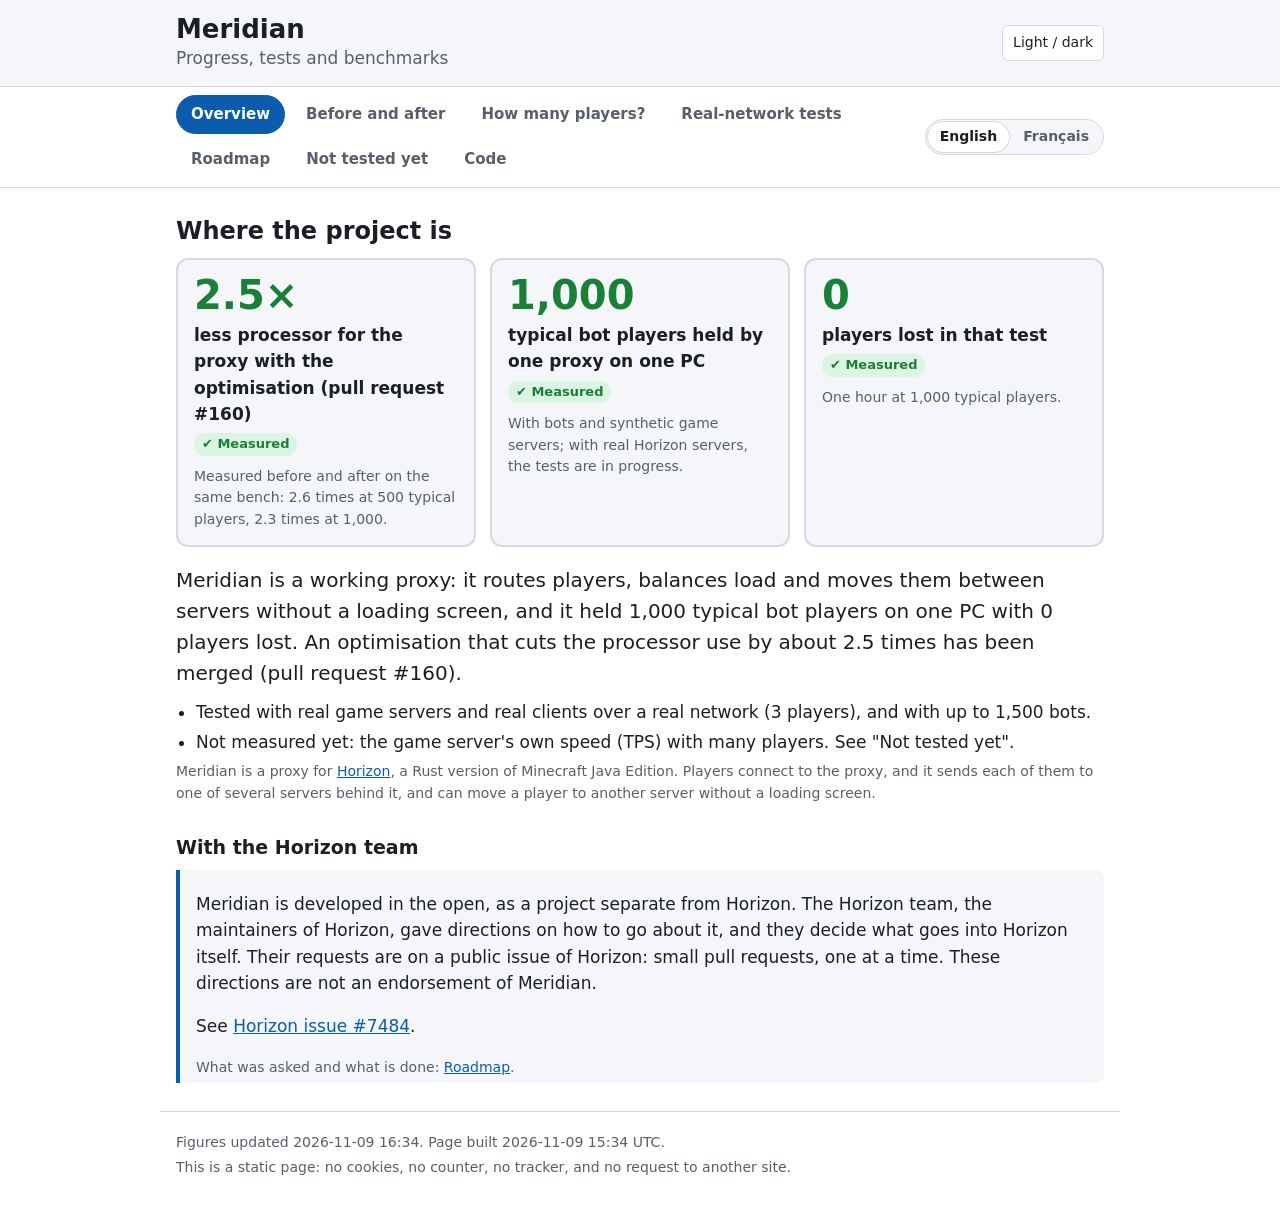
==== commit b364eda1: "Update the progress page: statuses" ====
--- a/index.html
+++ b/index.html
@@ -27,12 +27,12 @@
 <section id="compare"><h2>Before and after the optimisation</h2><p class="muted">Before (main) (commit 57930e6) &middot; After (writes of one read grouped) (commit c38a01e (merged, #160))</p><p class="lead">With game servers that send a tick&#x27;s packets together, as real servers do, the proxy now spends about 2.5 times less processor per packet: 1,000 typical players need about 2.6 cores instead of 6.2.</p><div class="hero"><div class="tile"><h3>Processor for 1,000 players</h3><p class="small">of the 8 cores the proxy may use</p><div class="ba"><div class="bside"><span class="who">Before</span><span class="bnum">6.17 cores</span></div><span class="arrow" aria-hidden="true">&rarr;</span><div class="aside"><span class="who">After</span><span class="anum good">2.62 cores</span></div></div><p class="change">2.4 times fewer cores</p><span class="badge good"><span aria-hidden="true">&#10004;</span> Measured</span></div><div class="tile"><h3>Cost of one packet</h3><p class="small">500 typical players</p><div class="ba"><div class="bside"><span class="who">Before</span><span class="bnum">20.31 us</span></div><span class="arrow" aria-hidden="true">&rarr;</span><div class="aside"><span class="who">After</span><span class="anum good">7.92 us</span></div></div><p class="change">2.6 times less processor</p><span class="badge good"><span aria-hidden="true">&#10004;</span> Measured</span></div><div class="tile"><h3>Slowest 1 % of round trips</h3><p class="small">500 typical players</p><div class="ba"><div class="bside"><span class="who">Before</span><span class="bnum">15.09 ms</span></div><span class="arrow" aria-hidden="true">&rarr;</span><div class="aside"><span class="who">After</span><span class="anum good">2.67 ms</span></div></div><p class="change">5.7 times lower</p><span class="badge good"><span aria-hidden="true">&#10004;</span> Measured</span></div><div class="tile"><h3>Packets sent in one go</h3><p class="small">to each player</p><div class="ba"><div class="bside"><span class="who">Before</span><span class="bnum">1 packet</span></div><span class="arrow" aria-hidden="true">&rarr;</span><div class="aside"><span class="who">After</span><span class="anum good">12.5 to 17.1 packets</span></div></div><p class="change">12 to 17 packets in each write instead of 1</p><span class="badge good"><span aria-hidden="true">&#10004;</span> Measured</span></div><div class="tile"><h3>Memory per player</h3><p class="small">the price of the change</p><div class="ba"><div class="bside"><span class="who">Before</span><span class="bnum">524 KB</span></div><span class="arrow" aria-hidden="true">&rarr;</span><div class="aside"><span class="who">After</span><span class="anum good">532 KB</span></div></div><p class="change">+1.3 % (5 % allowed)</p><span class="badge good"><span aria-hidden="true">&#10004;</span> Measured</span></div></div><div class="verdict"><p>Nothing is lost for it: the same packets reach the players, no player was dropped, and the memory per player stays within about 1 % of before.</p><p>Where there is nothing to group, nothing changes. This was measured on one PC with bots and checked with a real server; it is merged (pull request #160).</p></div><h3 class="sub">Every measure, one by one</h3><article class="crow"><div class="crow-head"><h3>Processor per packet, 500 typical players</h3><span class="gain">2.6 times less processor</span></div><div class="pair"><div class="side before"><span class="chip before">Before</span><div class="val"><strong class="big">20.31 us</strong> <span class="badge good"><span aria-hidden="true">&#10004;</span> Measured</span></div><div class="bar" aria-hidden="true"><span class="fill good" style="width:100.0%"></span></div></div><div class="mid" aria-hidden="true">&rarr;</div><div class="side after"><span class="chip after">After</span><div class="val"><strong class="big">7.92 us</strong> <span class="badge good"><span aria-hidden="true">&#10004;</span> Measured</span></div><div class="bar" aria-hidden="true"><span class="fill good" style="width:39.0%"></span></div></div></div><p class="small">servers that write once a tick (every 50 ms), as real ones do</p></article><article class="crow"><div class="crow-head"><h3>Processor per packet, 1,000 typical players</h3><span class="gain">2.3 times less processor</span></div><div class="pair"><div class="side before"><span class="chip before">Before</span><div class="val"><strong class="big">19.03 us</strong> <span class="badge good"><span aria-hidden="true">&#10004;</span> Measured</span></div><div class="bar" aria-hidden="true"><span class="fill good" style="width:100.0%"></span></div></div><div class="mid" aria-hidden="true">&rarr;</div><div class="side after"><span class="chip after">After</span><div class="val"><strong class="big">8.11 us</strong> <span class="badge good"><span aria-hidden="true">&#10004;</span> Measured</span></div><div class="bar" aria-hidden="true"><span class="fill good" style="width:42.6%"></span></div></div></div></article><article class="crow"><div class="crow-head"><h3>Proxy cores, 1,000 typical players</h3><span class="gain">2.4 times fewer cores</span></div><div class="pair"><div class="side before"><span class="chip before">Before</span><div class="val"><strong class="big">6.17 cores</strong> <span class="badge warn"><span aria-hidden="true">&#9650;</span> Measured, to watch</span></div><div class="bar" aria-hidden="true"><span class="fill warn" style="width:77.1%"></span><i class="tick" style="left:100.0%"></i></div></div><div class="mid" aria-hidden="true">&rarr;</div><div class="side after"><span class="chip after">After</span><div class="val"><strong class="big">2.62 cores</strong> <span class="badge good"><span aria-hidden="true">&#10004;</span> Measured</span></div><div class="bar" aria-hidden="true"><span class="fill good" style="width:32.8%"></span><i class="tick" style="left:100.0%"></i></div></div></div><p class="small">the 8 threads the proxy was given: 8 cores (the tick on the bars).</p></article><article class="crow"><div class="crow-head"><h3>Packets per write to the players</h3><span class="gain">12 to 17 packets in each write instead of 1</span></div><div class="pair"><div class="side before"><span class="chip before">Before</span><div class="val"><strong class="big">1 packet</strong> <span class="badge good"><span aria-hidden="true">&#10004;</span> Measured</span></div><div class="bar" aria-hidden="true"><span class="fill good" style="width:5.8%"></span></div></div><div class="mid" aria-hidden="true">&rarr;</div><div class="side after"><span class="chip after">After</span><div class="val"><strong class="big">12.5 to 17.1 packets</strong> <span class="badge good"><span aria-hidden="true">&#10004;</span> Measured</span></div><div class="bar" aria-hidden="true"><span class="fill good" style="width:100.0%"></span></div></div></div><p class="small">with a real game server: about 15 (15.5 measured over the first scenario of the real-network run)</p></article><article class="crow"><div class="crow-head"><h3>Memory per player, 1,000 typical players</h3><span class="gain">+1.3 % (5 % allowed)</span></div><div class="pair"><div class="side before"><span class="chip before">Before</span><div class="val"><strong class="big">524 KB</strong> <span class="badge good"><span aria-hidden="true">&#10004;</span> Measured</span></div><div class="bar" aria-hidden="true"><span class="fill good" style="width:98.5%"></span></div></div><div class="mid" aria-hidden="true">&rarr;</div><div class="side after"><span class="chip after">After</span><div class="val"><strong class="big">532 KB</strong> <span class="badge good"><span aria-hidden="true">&#10004;</span> Measured</span></div><div class="bar" aria-hidden="true"><span class="fill good" style="width:100.0%"></span></div></div></div><p class="small">at 500 players: 514 before, 499 after. The first version cost +19 %; it was fixed.</p></article><article class="crow"><div class="crow-head"><h3>Latency p99 through the proxy, 500 typical players</h3><span class="gain">5.7 times lower</span></div><div class="pair"><div class="side before"><span class="chip before">Before</span><div class="val"><strong class="big">15.09 ms</strong> <span class="badge good"><span aria-hidden="true">&#10004;</span> Measured</span></div><div class="bar" aria-hidden="true"><span class="fill good" style="width:100.0%"></span></div></div><div class="mid" aria-hidden="true">&rarr;</div><div class="side after"><span class="chip after">After</span><div class="val"><strong class="big">2.67 ms</strong> <span class="badge good"><span aria-hidden="true">&#10004;</span> Measured</span></div><div class="bar" aria-hidden="true"><span class="fill good" style="width:17.7%"></span></div></div></div><p class="small">p99: 99 round trips in 100 are faster than this. The 50 ms server tick is part of these figures.</p></article><article class="crow"><div class="crow-head"><h3>Latency, 1,000 typical players</h3><span class="gain">not judgeable</span></div><div class="pair"><div class="side before"><span class="chip before">Before</span><div class="val"><strong class="big">no number</strong> <span class="badge warn"><span aria-hidden="true">&#9650;</span> Not judgeable</span></div><div class="bar empty" aria-hidden="true"></div></div><div class="mid" aria-hidden="true">&rarr;</div><div class="side after"><span class="chip after">After</span><div class="val"><strong class="big">no number</strong> <span class="badge warn"><span aria-hidden="true">&#9650;</span> Not judgeable</span></div><div class="bar empty" aria-hidden="true"></div></div></div><p class="small">the bots run on the same PC and were the limit</p></article><article class="crow control"><div class="crow-head"><h3>Control: servers that send each packet alone <span class="tag">control</span></h3><span class="gain same">no change</span></div><div class="pair"><div class="side before"><span class="chip before">Before</span><div class="val"><strong class="big">24.58 us</strong> <span class="badge good"><span aria-hidden="true">&#10004;</span> Measured</span></div><div class="bar" aria-hidden="true"><span class="fill good" style="width:99.4%"></span></div></div><div class="mid" aria-hidden="true">&rarr;</div><div class="side after"><span class="chip after">After</span><div class="val"><strong class="big">24.72 us</strong> <span class="badge good"><span aria-hidden="true">&#10004;</span> Measured</span></div><div class="bar" aria-hidden="true"><span class="fill good" style="width:100.0%"></span></div></div></div><p class="small">nothing to group here, so nothing should change: it shows that the gain comes from the grouping alone</p></article><p class="small">A <b>control</b> row is a case where nothing should change. It shows that the gain comes from the change alone.</p></section>
 <section id="players"><h2>How many players?</h2><p>We test with bots that act like players, on one PC. Each number says how sure we are of it:</p><ul class="legend"><li><span class="badge good"><span aria-hidden="true">&#10004;</span> Measured</span> We ran it and counted. No player was lost.</li><li><span class="badge warn"><span aria-hidden="true">&#9650;</span> Not judgeable</span> We ran it, but the test PC was the limit, so the result says nothing about the proxy.</li><li><span class="badge grey"><span aria-hidden="true">&#8776;</span> Extrapolated</span> An estimate from the cost of one player. Not run.</li></ul><div class="cards"><article class="card"><h3>Light players</h3><p class="muted">little traffic: 20 small packets and 2 chunks a second each (the first benchmark&#x27;s profile)</p><div class="line"><div class="lead">Shown to work</div><div><strong class="big">1,500 players</strong> <span class="badge good"><span aria-hidden="true">&#10004;</span> Measured</span><div class="small">2.39 cores of processor</div><div class="small">2.39 cores of the proxy, before the optimisation (it changes little for light traffic)</div></div></div><div class="line"><div class="lead">Not shown</div><div><strong class="big">2,000 players</strong> <span class="badge warn"><span aria-hidden="true">&#9650;</span> Not judgeable</span><div class="small">the test machine was the limit: the proxy itself had room (3.5 cores)</div></div></div></article><article class="card"><h3>Typical players</h3><p class="muted">stand and walk about half of the time; built from one real client (275 small packets and 3.5 chunks a second each)</p><div class="line"><div class="lead">Shown to work</div><div><strong class="big">1,000 players</strong> <span class="badge good"><span aria-hidden="true">&#10004;</span> Measured</span><div class="small">2.62 cores of processor</div><div class="small">2.62 cores with the optimisation (commit c38a01e, merged as pull request #160); 6.2 cores before. Its latency could not be judged: the bots were the limit.</div></div></div></article><article class="card"><h3>Heavy players</h3><p class="muted">walking more than half of the time (the stress profile)</p><div class="line"><div class="lead">Shown to work</div><div><strong class="big">500 players</strong> <span class="badge good"><span aria-hidden="true">&#10004;</span> Measured</span><div class="small">6.4 cores of processor</div><div class="small">6.40 cores before the optimisation, servers writing each packet alone; 1,000 heavy players were not run</div></div></div></article></div><h3 class="sub">What 1,000 typical players cost</h3><div class="costs"><div class="cost"><div class="cname">Processor</div><div><strong class="big">2.62 cores</strong> <span class="badge good"><span aria-hidden="true">&#10004;</span> Measured</span><div class="bar" aria-hidden="true"><span class="fill good" style="width:32.8%"></span></div><div class="small">33 % of 8 cores (the 8 threads the proxy was given on the test PC).</div><div class="small">6.2 cores before the optimisation; in online mode (encryption) about 1.4 more cores is an estimate</div></div></div><div class="cost"><div class="cname">Memory</div><div><strong class="big">0.53 GB</strong> <span class="badge good"><span aria-hidden="true">&#10004;</span> Measured</span><div class="bar" aria-hidden="true"><span class="fill good" style="width:6.6%"></span></div><div class="small">7 % of 8 GB (the VPS).</div></div></div><div class="cost"><div class="cname">Bandwidth, each way</div><div><strong class="big">660 Mbit/s</strong> <span class="badge bad"><span aria-hidden="true">&#10006;</span> Measured, over the limit</span><div class="bar" aria-hidden="true"><span class="fill bad" style="width:100.0%"></span><i class="tick" style="left:75.8%"></i></div><div class="small">132 % of 500 Mbit/s (the Internet line).</div><div class="small">about 83 MB/s to the players, and as much from the servers to the proxy; counted before compression, so on the wire it is less</div></div></div></div><h3 class="sub">What that means for smaller machines</h3><ul class="plain"><li><strong>On a 500 Mbit/s line:</strong> about 500 to 600 typical players <span class="badge grey"><span aria-hidden="true">&#8776;</span> Extrapolated</span></li><li><strong>On the VPS (4 shared cores):</strong> about 300 to 500 typical players <span class="badge grey"><span aria-hidden="true">&#8776;</span> Extrapolated</span></li></ul><h3 class="sub">The machines</h3><div class="cards"><article class="card"><h4>The test PC</h4><ul class="plain"><li>Windows 11</li><li>Intel i9-14900KF: 8 fast cores (2 threads each) + 16 efficiency cores</li><li>64 GB of memory</li><li>The proxy was given 8 threads (4 fast cores); the bots used the other cores</li></ul></article><article class="card"><h4>The VPS</h4><ul class="plain"><li>A KVM virtual machine, Linux (Ubuntu 26.04 LTS, kernel 7.0)</li><li>4 virtual cores (1 thread each), shown as Intel Core Processor (Haswell) at 3.0 GHz; the exact model is hidden by the host</li><li>8 GB of memory (7.6 GiB usable), no swap</li><li>75 GB disk, NVMe according to the provider&#x27;s offer (the virtual disk does not say)</li><li>Network: up to about 3 Gbit/s according to the provider&#x27;s offer; not measured</li><li>Cores are shared: no sign of contention at rest (0.0 % stolen time), not tested under load</li></ul></article><article class="card"><h4>The Internet line</h4><ul class="plain"><li>500 Mbit/s down and up (advertised)</li></ul></article></div></section>
 <section id="real"><h2>Real-network tests</h2><p>Real game servers, real game clients, a real network between them. Few players, but no bots and no shortcut.</p><p class="muted">real network run (VPS + PC), 8 November</p><div class="rows"><div class="row"><div class="rname">Real players in the test</div><div><strong class="big">3 players</strong> <span class="badge good"><span aria-hidden="true">&#10004;</span> Measured</span></div></div><div class="row"><div class="rname">Moves from one server to another and back</div><div><strong class="big">more than 50 moves between two servers, all succeeded</strong> <span class="badge good"><span aria-hidden="true">&#10004;</span> Measured</span><div class="small">Time in seconds: 1.4 to 2.1</div><div class="small">18 + 34 seen from the clients, 20 + 34 seen from the proxy.</div></div></div><div class="row"><div class="rname">A server that stops with players on it</div><div><strong class="big">3 of 3 moved out when server B stopped</strong> <span class="badge good"><span aria-hidden="true">&#10004;</span> Measured</span></div></div><div class="row"><div class="rname">How fast the players were moved out</div><div><strong class="big">1.5 s per player, one every 2 s</strong> <span class="badge good"><span aria-hidden="true">&#10004;</span> Measured</span></div></div><div class="row"><div class="rname">A server that stops at once</div><div><strong class="big">3 of 3 players fell back to the other server, no title screen</strong> <span class="badge good"><span aria-hidden="true">&#10004;</span> Measured</span><div class="small">Time in seconds: 0.011 to 0.123 (proxy side)</div><div class="small">One player was still being moved when the server kicked him: the fix from this week caught it (123 ms).</div></div></div><div class="row"><div class="rname">A server that crashes</div><div><strong class="big">3 of 3 players fell back after the server process was killed</strong> <span class="badge good"><span aria-hidden="true">&#10004;</span> Measured</span><div class="small">Time in seconds: 0.021 to 0.025 (proxy side), 0.9 to 1.7 seen on screen</div></div></div><div class="row"><div class="rname">Quick reconnections</div><div><strong class="big">5 of 5 quick reconnections joined, no error</strong> <span class="badge good"><span aria-hidden="true">&#10004;</span> Measured</span><div class="small">The client came back under another name, so this checks the reconnection, not a returning player&#x27;s data.</div></div></div><div class="row"><div class="rname">Packets grouped in each write</div><div><strong class="big">about 15 packets in each write</strong> <span class="badge good"><span aria-hidden="true">&#10004;</span> Measured</span><div class="small">15.5 measured over the first scenario.</div></div></div><div class="row"><div class="rname">Memory of the proxy</div><div><strong class="big">11 MB with 3 players at rest; 67 to 105 MB at rest after 20 to 60 transfers</strong> <span class="badge warn"><span aria-hidden="true">&#9650;</span> Measured, to watch</span><div class="small">A plateau, not a steady climb (it fell back to 91 MB after more transfers). Not yet compared with the old proxy.</div></div></div></div><p class="small">Real server on the VPS, one on the PC, 3 real clients, final proxy. Not tested here: the game server&#x27;s own speed (TPS), many players.</p><div class="rpart" id="real-load"><h3 class="part">Load with a real Horizon server</h3><p>Bots, not people, and no network: 50 bots that fly and explore, on one real Horizon server, all on one PC. The same bots with the same seeds, first connected straight to the server, then through the proxy.</p><p class="muted">Test L2-1, 8 November 2026: 5 minutes of warm-up, then 10 minutes measured.</p><p class="lead">50 players on a real server: the same speed with and without the proxy.</p><div class="tablewrap"><table class="lt"><thead><tr><th scope="col">Measure</th><th scope="col">Direct</th><th scope="col">Through the proxy</th></tr></thead><tbody><tr><th scope="row">Server speed, mean</th><td><strong>20 TPS</strong> <span class="badge good"><span aria-hidden="true">&#10004;</span> Measured</span><div class="small">lowest 19.95</div></td><td><strong>20 TPS</strong> <span class="badge good"><span aria-hidden="true">&#10004;</span> Measured</span><div class="small">lowest 19.93</div></td></tr><tr><th scope="row">Server tick, mean</th><td><strong>16.9 ms</strong> <span class="badge good"><span aria-hidden="true">&#10004;</span> Measured</span></td><td><strong>17.1 ms</strong> <span class="badge good"><span aria-hidden="true">&#10004;</span> Measured</span></td></tr><tr><th scope="row">Server tick, 95th percentile</th><td><strong>19.5 ms</strong> <span class="badge good"><span aria-hidden="true">&#10004;</span> Measured</span></td><td><strong>19.9 ms</strong> <span class="badge good"><span aria-hidden="true">&#10004;</span> Measured</span></td></tr><tr><th scope="row">Server processor</th><td><strong>0.4 cores</strong> <span class="badge good"><span aria-hidden="true">&#10004;</span> Measured</span></td><td><strong>0.44 cores</strong> <span class="badge good"><span aria-hidden="true">&#10004;</span> Measured</span></td></tr><tr><th scope="row">Server memory</th><td><strong>830 to 871 MB</strong> <span class="badge good"><span aria-hidden="true">&#10004;</span> Measured</span></td><td><strong>823 to 863 MB</strong> <span class="badge good"><span aria-hidden="true">&#10004;</span> Measured</span></td></tr><tr><th scope="row">Chunks the bots received</th><td><strong>315,766 chunks</strong> <span class="badge good"><span aria-hidden="true">&#10004;</span> Measured</span></td><td><strong>315,710 chunks</strong> <span class="badge good"><span aria-hidden="true">&#10004;</span> Measured</span></td></tr><tr><th scope="row">Data the bots received</th><td><strong>3,545 MB</strong> <span class="badge good"><span aria-hidden="true">&#10004;</span> Measured</span></td><td><strong>3,550 MB</strong> <span class="badge good"><span aria-hidden="true">&#10004;</span> Measured</span></td></tr><tr><th scope="row">Bots lost, of 50</th><td><strong>0 bots</strong> <span class="badge good"><span aria-hidden="true">&#10004;</span> Measured</span></td><td><strong>0 bots</strong> <span class="badge good"><span aria-hidden="true">&#10004;</span> Measured</span></td></tr><tr><th scope="row">Proxy processor</th><td class="muted">&ndash;</td><td><strong>0.21 cores</strong> <span class="badge good"><span aria-hidden="true">&#10004;</span> Measured</span></td></tr><tr><th scope="row">Proxy memory</th><td class="muted">&ndash;</td><td><strong>92 MB</strong> <span class="badge good"><span aria-hidden="true">&#10004;</span> Measured</span></td></tr></tbody></table></div><p class="honest">One run of each, 50 bots on one server, all on one PC (no network). The server was not pushed to its limit, and the bots fly in creative mode: no mining, building or fighting. The added latency is not measured here: the server&#x27;s own ping counts whole milliseconds.</p></div><div class="rpart" id="real-limit"><h3 class="part">The limit of one real Horizon server</h3><p>The same bots, more of them on one server, through the proxy: where does the server stop keeping its pace of 20 ticks a second (a tick has 50 ms)?</p><p class="muted">Test L2-1b, 8 November 2026: 75, 100 and 125 bots on one real server, through the proxy, 10 minutes measured each (50 is test L2-1).</p><p class="lead">One real server holds about 100 players comfortably on this PC, and about 125 at its edge: 1,000 players need 10 to 12 servers, not 20.</p><div class="tablewrap"><table class="lt"><thead><tr><th scope="col">Measure</th><th scope="col">50 players</th><th scope="col">75 players</th><th scope="col">100 players</th><th scope="col">125 players</th></tr></thead><tbody><tr><th scope="row">Server speed, mean</th><td><strong>20 TPS</strong> <span class="badge good"><span aria-hidden="true">&#10004;</span> Measured</span></td><td><strong>20 TPS</strong> <span class="badge good"><span aria-hidden="true">&#10004;</span> Measured</span></td><td><strong>20 TPS</strong> <span class="badge good"><span aria-hidden="true">&#10004;</span> Measured</span></td><td><strong>20 TPS</strong> <span class="badge good"><span aria-hidden="true">&#10004;</span> Measured</span></td></tr><tr><th scope="row">Server speed, lowest second</th><td><strong>19.93 TPS</strong> <span class="badge good"><span aria-hidden="true">&#10004;</span> Measured</span></td><td><strong>16.6 TPS</strong> <span class="badge good"><span aria-hidden="true">&#10004;</span> Measured</span></td><td><strong>19.56 TPS</strong> <span class="badge good"><span aria-hidden="true">&#10004;</span> Measured</span></td><td><strong>18.36 TPS</strong> <span class="badge good"><span aria-hidden="true">&#10004;</span> Measured</span></td></tr><tr><th scope="row">Server tick, mean</th><td><strong>17.1 ms</strong> <span class="badge good"><span aria-hidden="true">&#10004;</span> Measured</span></td><td><strong>20.6 ms</strong> <span class="badge good"><span aria-hidden="true">&#10004;</span> Measured</span></td><td><strong>29.4 ms</strong> <span class="badge good"><span aria-hidden="true">&#10004;</span> Measured</span></td><td><strong>41.1 ms</strong> <span class="badge warn"><span aria-hidden="true">&#9650;</span> Measured, to watch</span></td></tr><tr><th scope="row">Server tick, 95th percentile</th><td><strong>19.9 ms</strong> <span class="badge good"><span aria-hidden="true">&#10004;</span> Measured</span></td><td><strong>23 ms</strong> <span class="badge good"><span aria-hidden="true">&#10004;</span> Measured</span></td><td><strong>33.5 ms</strong> <span class="badge good"><span aria-hidden="true">&#10004;</span> Measured</span></td><td><strong>47.2 ms</strong> <span class="badge warn"><span aria-hidden="true">&#9650;</span> Measured, to watch</span></td></tr><tr><th scope="row">Server processor</th><td><strong>0.44 cores</strong> <span class="badge good"><span aria-hidden="true">&#10004;</span> Measured</span></td><td><strong>0.48 cores</strong> <span class="badge good"><span aria-hidden="true">&#10004;</span> Measured</span></td><td><strong>0.71 cores</strong> <span class="badge good"><span aria-hidden="true">&#10004;</span> Measured</span></td><td><strong>0.97 cores</strong> <span class="badge good"><span aria-hidden="true">&#10004;</span> Measured</span></td></tr><tr><th scope="row">Server memory</th><td><strong>823 MB</strong> <span class="badge good"><span aria-hidden="true">&#10004;</span> Measured</span></td><td><strong>908 MB</strong> <span class="badge good"><span aria-hidden="true">&#10004;</span> Measured</span></td><td><strong>1,017 MB</strong> <span class="badge good"><span aria-hidden="true">&#10004;</span> Measured</span></td><td><strong>1,060 MB</strong> <span class="badge good"><span aria-hidden="true">&#10004;</span> Measured</span></td></tr><tr><th scope="row">Proxy processor</th><td><strong>0.21 cores</strong> <span class="badge good"><span aria-hidden="true">&#10004;</span> Measured</span></td><td><strong>0.31 cores</strong> <span class="badge good"><span aria-hidden="true">&#10004;</span> Measured</span></td><td><strong>0.44 cores</strong> <span class="badge good"><span aria-hidden="true">&#10004;</span> Measured</span></td><td><strong>0.65 cores</strong> <span class="badge good"><span aria-hidden="true">&#10004;</span> Measured</span></td></tr><tr><th scope="row">Proxy memory</th><td><strong>92 MB</strong> <span class="badge good"><span aria-hidden="true">&#10004;</span> Measured</span></td><td><strong>139 MB</strong> <span class="badge good"><span aria-hidden="true">&#10004;</span> Measured</span></td><td><strong>188 MB</strong> <span class="badge good"><span aria-hidden="true">&#10004;</span> Measured</span></td><td><strong>252 MB</strong> <span class="badge good"><span aria-hidden="true">&#10004;</span> Measured</span></td></tr><tr><th scope="row">Bots lost</th><td><strong>0 bots</strong> <span class="badge good"><span aria-hidden="true">&#10004;</span> Measured</span></td><td><strong>0 bots</strong> <span class="badge good"><span aria-hidden="true">&#10004;</span> Measured</span></td><td><strong>0 bots</strong> <span class="badge good"><span aria-hidden="true">&#10004;</span> Measured</span></td><td><strong>0 bots</strong> <span class="badge good"><span aria-hidden="true">&#10004;</span> Measured</span></td></tr></tbody></table></div><p class="honest">One run of each size, on one PC, the bots in creative mode. Other programs ran on the PC during some of the windows, the 125-player one the most, so the edge is the least clean figure: a calm repeat would settle it. The proxy&#x27;s share of a core per player is higher with real servers (about 0.4 to 0.5 % of a core) than with synthetic ones.</p></div></section>
-<section id="roadmap"><h2>Roadmap</h2><p class="lead">What is done and validated, what is in progress, and what is planned.</p><p class="small">A task is marked done only when it is finished and validated (merged and checked), with a public proof and its date.</p><p class="legend4">Every task goes through four states: <span class="badge pill grey"><span aria-hidden="true">&#9675;</span> Planned</span> <span class="badge pill warn"><span aria-hidden="true">&#9680;</span> In progress</span> <span class="badge pill test"><span aria-hidden="true">&#9673;</span> In test</span> <span class="badge pill good"><span aria-hidden="true">&#10004;</span> Done</span></p><p class="inpanel"><a href="#horizon">With the Horizon team</a> &middot; <a href="#plan">The roadmap of Meridian</a></p><div class="rpart" id="horizon"><h3 class="part">With the Horizon team</h3><div class="rblock" id="requested"><h4 class="sub">Requested by the Horizon team and validated</h4><p class="small">A request is validated when its pull request is merged into Horizon.</p><div class="ritems"><article class="ritem done" id="transfer-stack"><div class="rhead"><span class="badge pill good"><span aria-hidden="true">&#10004;</span> Done</span><h5>The seamless transfer, in a stack of pull requests</h5></div><p>A player moves from one Horizon server to another without a loading screen. The stack of seven pull requests was reviewed and merged by the Horizon team between 4 and 5 November.</p><p class="small proofs">Proofs: <a href="https://github.com/horizon-rust/horizon/pull/8693">Horizon pull request #8693</a>, <a href="https://github.com/horizon-rust/horizon/pull/8700">Horizon pull request #8700</a>, <a href="https://github.com/horizon-rust/horizon/pull/8709">Horizon pull request #8709</a>, <a href="https://github.com/horizon-rust/horizon/pull/8716">Horizon pull request #8716</a>, <a href="https://github.com/horizon-rust/horizon/pull/8730">Horizon pull request #8730</a>, <a href="https://github.com/horizon-rust/horizon/pull/8735">Horizon pull request #8735</a>, <a href="https://github.com/horizon-rust/horizon/pull/8742">Horizon pull request #8742</a> &middot; validated 2026-11-05</p></article><article class="ritem done" id="transfer-status"><div class="rhead"><span class="badge pill good"><span aria-hidden="true">&#10004;</span> Done</span><h5>A server tells the proxy its state (transfer-status)</h5></div><p>A Horizon server tells a proxy how many players it holds and whether it takes more, before players are sent to it.</p><p class="small proofs">Proof: <a href="https://github.com/horizon-rust/horizon/pull/10527">Horizon pull request #10527</a> &middot; validated 2026-11-06</p></article><article class="ritem done" id="transfer-refuse"><div class="rhead"><span class="badge pill good"><span aria-hidden="true">&#10004;</span> Done</span><h5>No move onto a full or stopping server</h5></div><p>A Horizon server turns down a player sent to it when it is full or stopping, and the player stays where they were.</p><p class="small proofs">Proof: <a href="https://github.com/horizon-rust/horizon/pull/11428">Horizon pull request #11428</a> &middot; validated 2026-11-07</p></article><article class="ritem done" id="stop-wait"><div class="rhead"><span class="badge pill good"><span aria-hidden="true">&#10004;</span> Done</span><h5>A stopping server waits for the proxy</h5></div><p>Before it stops, a Horizon server gives a proxy a few seconds to move its players to another server.</p><p class="small proofs">Proof: <a href="https://github.com/horizon-rust/horizon/pull/11713">Horizon pull request #11713</a> &middot; validated 2026-11-08</p></article><article class="ritem done" id="riders"><div class="rhead"><span class="badge pill good"><span aria-hidden="true">&#10004;</span> Done</span><h5>Riders turn as in the original game</h5></div><p>A fix in Horizon for players riding an animal or a vehicle, merged by the Horizon team.</p><p class="small proofs">Proof: <a href="https://github.com/horizon-rust/horizon/pull/12260">Horizon pull request #12260</a> &middot; validated 2026-11-08</p></article><article class="ritem done" id="recipe-book"><div class="rhead"><span class="badge pill good"><span aria-hidden="true">&#10004;</span> Done</span><h5>The recipe book on a Paper server</h5></div><p>Horizon&#x27;s recipe book takes the entries that the server sends, so it works on a Paper server. Merged by the Horizon team on 8 November.</p><p class="small proofs">Proof: <a href="https://github.com/horizon-rust/horizon/pull/12496">Horizon pull request #12496</a> &middot; validated 2026-11-08</p></article></div></div><div class="rblock" id="answered"><h4 class="sub">Done on our side, waiting for the team&#x27;s answer</h4><p class="small">What the Horizon team asked for on the issue, done and checked by us; their answer is still to come.</p><div class="ritems"><article class="ritem done" id="e2e-main"><div class="rhead"><span class="badge pill good"><span aria-hidden="true">&#10004;</span> Done</span><h5>The hand-over test on Horizon&#x27;s main branch</h5></div><p>The end-to-end test of moving a player between two Horizon servers, run on Horizon&#x27;s main branch as asked: 31 of 31 checks, in 3 runs out of 3.</p><p class="small proofs">Proof: <a href="https://github.com/horizon-rust/horizon/issues/7484#issuecomment-6679467068">the results, posted on the issue</a> &middot; validated 2026-11-06</p></article><article class="ritem done" id="real-network-runs"><div class="rhead"><span class="badge pill good"><span aria-hidden="true">&#10004;</span> Done</span><h5>Tests on a real network, twice</h5></div><p>Real Horizon servers, real game clients and a real network, on 6 and 7 November; the results are posted on the issue.</p><p class="small proofs">Proofs: <a href="https://github.com/horizon-rust/horizon/issues/7484#issuecomment-6694236033">the run of 6 November</a>, <a href="https://github.com/horizon-rust/horizon/issues/7484#issuecomment-6708112369">the run of 7 November</a>, <a href="https://github.com/Akirabane/Meridian/blob/main/docs/REAL-NETWORK-RUN.md">the runs, in detail</a> &middot; validated 2026-11-07</p></article><article class="ritem done" id="extension-point"><div class="rhead"><span class="badge pill good"><span aria-hidden="true">&#10004;</span> Done</span><h5>An extension point, and the servers&#x27; operators</h5></div><p>Meridian asks an extension whether a player may log in, where they go and which commands they may use, and it reads the operators of the servers.</p><p class="small proofs">Proofs: <a href="https://github.com/Akirabane/Meridian/pull/137">pull request #137</a>, <a href="https://github.com/Akirabane/Meridian/pull/144">pull request #144</a>, <a href="https://github.com/Akirabane/Meridian/pull/145">pull request #145</a>, <a href="https://github.com/Akirabane/Meridian/pull/120">pull request #120</a> &middot; validated 2026-11-07</p></article><article class="ritem done" id="news-issue"><div class="rhead"><span class="badge pill good"><span aria-hidden="true">&#10004;</span> Done</span><h5>One public issue for the news of the proxy</h5></div><p>The news of Meridian go to one issue of its own repository, as asked, and no longer to Horizon&#x27;s.</p><p class="small proofs">Proof: <a href="https://github.com/Akirabane/Meridian/issues/117">issue #117</a> &middot; validated 2026-11-06</p></article></div></div><div class="rblock" id="in-review"><h4 class="sub">Waiting for the Horizon team&#x27;s review</h4><p class="small">Our open pull request in Horizon, if there is one: one at a time, as asked.</p><div class="ritems"><p class="muted">None for now: no pull request of ours is waiting.</p></div></div><div class="rblock" id="ahead"><h4 class="sub">Side work we do in advance while we wait</h4><p class="small">Work on Meridian&#x27;s side that needs nothing from Horizon. Each one is on the roadmap below.</p><div class="ritems"><article class="ritem see in-progress"><div class="rhead"><span class="badge pill warn"><span aria-hidden="true">&#9680;</span> In progress</span><h5><a href="#load-real-servers">Load tests with real Horizon servers</a></h5></div><p class="small">Details in the roadmap below.</p></article><article class="ritem see done"><div class="rhead"><span class="badge pill good"><span aria-hidden="true">&#10004;</span> Done</span><h5><a href="#extension-orders">Orders from extensions</a></h5></div><p class="small">Details in the roadmap below.</p></article><article class="ritem see done"><div class="rhead"><span class="badge pill good"><span aria-hidden="true">&#10004;</span> Done</span><h5><a href="#extension-events">Events for extensions</a></h5></div><p class="small">Details in the roadmap below.</p></article><article class="ritem see in-progress"><div class="rhead"><span class="badge pill warn"><span aria-hidden="true">&#9680;</span> In progress</span><h5><a href="#reuse-compressor">Spend less processor time on compression (a second optimisation)</a></h5></div><p class="small">Details in the roadmap below.</p></article><article class="ritem see done"><div class="rhead"><span class="badge pill good"><span aria-hidden="true">&#10004;</span> Done</span><h5><a href="#public-page">This public progress page</a></h5></div><p class="small">Details in the roadmap below.</p></article><article class="ritem in-progress" id="triage-11678"><div class="rhead"><span class="badge pill warn"><span aria-hidden="true">&#9680;</span> In progress</span><h5>A crash report on Horizon, looked into</h5></div><p>A crash of Horizon when leaving a server or a world: we read the log that came with it, and we wait for the answer of the person who reported it.</p><p class="small proofs">Link: <a href="https://github.com/horizon-rust/horizon/issues/11678">Horizon issue #11678</a></p></article><article class="ritem testing" id="horizon-cmd-stopped"><div class="rhead"><span class="badge pill test"><span aria-hidden="true">&#9673;</span> In test</span><h5>A fix in Horizon&#x27;s server: a command sent to a stopped game</h5></div><p>A fix to Horizon&#x27;s server for its cmd command when the game is stopped. Written and tested on our side; its pull request is to come, one at a time as asked.</p></article></div></div></div><div class="rpart" id="plan"><h3 class="part">The roadmap of Meridian</h3><div class="progress"><strong class="big">11 of 18 validated</strong><div class="bar" aria-hidden="true"><span class="fill good" style="width:61.1%"></span></div></div><h4 class="sub"><span class="badge pill good"><span aria-hidden="true">&#10004;</span> Done</span> Done (validated)</h4><div class="ritems"><article class="ritem done" id="relay-batch"><div class="rhead"><span class="badge pill good"><span aria-hidden="true">&#10004;</span> Done</span><h5>Fewer writes to each player</h5></div><p>The proxy now sends a server&#x27;s packets to a player in one write instead of one write each: about 2.5 times less processor, measured before and after, then tested on a real network.</p><p class="small proofs">Proofs: <a href="https://github.com/Akirabane/Meridian/pull/160">pull request #160</a>, <a href="https://github.com/Akirabane/Meridian/blob/main/docs/LOAD-1000.md">the measures, before and after</a> &middot; validated 2026-11-08</p></article><article class="ritem done" id="health-fixes"><div class="rhead"><span class="badge pill good"><span aria-hidden="true">&#10004;</span> Done</span><h5>Three fixes: the health check, evacuations, the documents</h5></div><p>The metrics page and the health check answer at once, the summary of an evacuation counts every player, and the documents say what Horizon&#x27;s stop wait changes.</p><p class="small proofs">Proofs: <a href="https://github.com/Akirabane/Meridian/pull/151">pull request #151</a>, <a href="https://github.com/Akirabane/Meridian/pull/152">pull request #152</a>, <a href="https://github.com/Akirabane/Meridian/pull/154">pull request #154</a> &middot; validated 2026-11-08</p></article><article class="ritem done" id="extension-commands"><div class="rhead"><span class="badge pill good"><span aria-hidden="true">&#10004;</span> Done</span><h5>Extensions&#x27; own commands</h5></div><p>An extension can declare commands of its own, such as /party: the proxy takes them, the extension answers the player, and the game server never sees them.</p><p class="small proofs">Proofs: <a href="https://github.com/Akirabane/Meridian/pull/153">pull request #153</a>, <a href="https://github.com/Akirabane/Meridian/pull/156">pull request #156</a>, <a href="https://github.com/Akirabane/Meridian/pull/158">pull request #158</a>, <a href="https://github.com/Akirabane/Meridian/pull/159">pull request #159</a> &middot; validated 2026-11-08</p></article><article class="ritem done" id="real-network"><div class="rhead"><span class="badge pill good"><span aria-hidden="true">&#10004;</span> Done</span><h5>A test on a real network with real servers and clients</h5></div><p>Real Horizon servers, three real game clients and a real network: moves between servers with the inventory kept, a server that stops with players on it, and a server that crashes, its players falling back to the other one.</p><p class="small proofs">Proofs: <a href="https://github.com/Akirabane/Meridian/blob/main/docs/LOAD-1000.md#on-a-real-network-8-november">the test on a real network, 8 November</a>, <a href="https://github.com/Akirabane/Meridian/pull/161">pull request #161</a> &middot; validated 2026-11-08</p></article><article class="ritem done" id="public-page"><div class="rhead"><span class="badge pill good"><span aria-hidden="true">&#10004;</span> Done</span><h5>This public progress page</h5></div><p>A public page that shows what was measured and what was not, in English and in French.</p><p class="small proofs">Proof: <a href="#overview">the progress page</a> &middot; validated 2026-11-08</p></article><article class="ritem done" id="extension-orders"><div class="rhead"><span class="badge pill good"><span aria-hidden="true">&#10004;</span> Done</span><h5>Orders from extensions</h5></div><p>An extension can ask the proxy for things: read the players, send a message, move or kick a player, drain or reload a server, and run a line of the proxy&#x27;s console.</p><p class="small">8 of 8 steps validated</p><ol class="steps"><li><span class="badge pill good"><span aria-hidden="true">&#10004;</span> Done</span> <span>The order dispatcher, with a limit of orders per second</span><span class="small"> Proofs: <a href="https://github.com/Akirabane/Meridian/pull/163">pull request #163</a>, <a href="https://github.com/Akirabane/Meridian/pull/164">pull request #164</a> &middot; validated 2026-11-08</span></li><li><span class="badge pill good"><span aria-hidden="true">&#10004;</span> Done</span> <span>The client side in the extension kit (SDK)</span><span class="small"> Proof: <a href="https://github.com/Akirabane/Meridian/pull/166">pull request #166</a> &middot; validated 2026-11-08</span></li><li><span class="badge pill good"><span aria-hidden="true">&#10004;</span> Done</span> <span>Read the players and the servers</span><span class="small"> Proof: <a href="https://github.com/Akirabane/Meridian/pull/167">pull request #167</a> &middot; validated 2026-11-08</span></li><li><span class="badge pill good"><span aria-hidden="true">&#10004;</span> Done</span> <span>Send a message</span><span class="small"> Proof: <a href="https://github.com/Akirabane/Meridian/pull/168">pull request #168</a> &middot; validated 2026-11-08</span></li><li><span class="badge pill good"><span aria-hidden="true">&#10004;</span> Done</span> <span>Move players</span><span class="small"> Proof: <a href="https://github.com/Akirabane/Meridian/pull/170">pull request #170</a> &middot; validated 2026-11-08</span></li><li><span class="badge pill good"><span aria-hidden="true">&#10004;</span> Done</span> <span>Kick a player</span><span class="small"> Proof: <a href="https://github.com/Akirabane/Meridian/pull/171">pull request #171</a> &middot; validated 2026-11-08</span></li><li><span class="badge pill good"><span aria-hidden="true">&#10004;</span> Done</span> <span>Drain or reload a server</span><span class="small"> Proof: <a href="https://github.com/Akirabane/Meridian/pull/172">pull request #172</a> &middot; validated 2026-11-08</span></li><li><span class="badge pill good"><span aria-hidden="true">&#10004;</span> Done</span> <span>The proxy&#x27;s console, last</span><span class="small"> Proof: <a href="https://github.com/Akirabane/Meridian/pull/173">pull request #173</a> &middot; validated 2026-11-08</span></li></ol><p class="small proofs">validated 2026-11-08</p></article><article class="ritem done" id="extension-events"><div class="rhead"><span class="badge pill good"><span aria-hidden="true">&#10004;</span> Done</span><h5>Events for extensions</h5></div><p>The proxy will tell extensions what happens, such as a player who joins or leaves, in three pull requests.</p><p class="small">3 of 3 steps validated</p><ol class="steps"><li><span class="badge pill good"><span aria-hidden="true">&#10004;</span> Done</span> <span>The event bus, and players who join and leave</span><span class="small"> Proof: <a href="https://github.com/Akirabane/Meridian/pull/174">pull request #174</a> &middot; validated 2026-11-08</span></li><li><span class="badge pill good"><span aria-hidden="true">&#10004;</span> Done</span> <span>Players moved to another server, or after a lost server</span><span class="small"> Proof: <a href="https://github.com/Akirabane/Meridian/pull/178">pull request #178</a> &middot; validated 2026-11-09</span></li><li><span class="badge pill good"><span aria-hidden="true">&#10004;</span> Done</span> <span>Servers up and down, and the waiting line</span><span class="small"> Proof: <a href="https://github.com/Akirabane/Meridian/pull/180">pull request #180</a> &middot; validated 2026-11-09</span></li></ol><p class="small proofs">validated 2026-11-09</p></article><article class="ritem done" id="extension-e2e"><div class="rhead"><span class="badge pill good"><span aria-hidden="true">&#10004;</span> Done</span><h5>Extension commands tested end to end</h5></div><p>A real game client types an extension&#x27;s command through the proxy; the test checks that the server never saw it, also while the extension is stopped and when it comes back. An automatic test does it on every build, and a run with real programs is published with its method and results.</p><p class="small proofs">Proofs: <a href="https://github.com/Akirabane/Meridian/pull/188">pull request #188</a>, <a href="https://github.com/Akirabane/Meridian/pull/189">pull request #189</a> &middot; validated 2026-11-09</p></article><article class="ritem done" id="accept-transfers"><div class="rhead"><span class="badge pill good"><span aria-hidden="true">&#10004;</span> Done</span><h5>Players sent by another server (vanilla transfers)</h5></div><p>The proxy can take the players a server sends with the game&#x27;s own /transfer, so a lobby can send them to other worlds that do not share their inventory.</p><p class="small">2 of 2 steps validated</p><ol class="steps"><li><span class="badge pill good"><span aria-hidden="true">&#10004;</span> Done</span> <span>In the proxy&#x27;s code</span><span class="small"> Proofs: <a href="https://github.com/Akirabane/Meridian/pull/176">pull request #176</a>, <a href="https://github.com/Akirabane/Meridian/pull/177">pull request #177</a> &middot; validated 2026-11-08</span></li><li><span class="badge pill good"><span aria-hidden="true">&#10004;</span> Done</span> <span>On the public proxy, with the lobby, survival and hardcore servers</span><span class="small"> Proof: <a href="https://github.com/Akirabane/Meridian/pull/186">pull request #186</a> &middot; validated 2026-11-09</span><div class="small">Running on the public proxy since 9 November 2026, with the lobby, survival and hardcore servers; a trip from the lobby to survival, back to the lobby, then to hardcore was checked in the logs.</div></li></ol><p class="small proofs">validated 2026-11-09</p></article><article class="ritem done" id="changelog"><div class="rhead"><span class="badge pill good"><span aria-hidden="true">&#10004;</span> Done</span><h5>A changelog for whoever runs the proxy</h5></div><p>One page that says, newest first, what each change means for whoever runs the proxy: the new settings, what to take out of the file before going back to an older proxy, and what changed for players and extensions.</p><p class="small proofs">Proof: <a href="https://github.com/Akirabane/Meridian/pull/191">pull request #191</a> &middot; validated 2026-11-09</p></article><article class="ritem done" id="server-state"><div class="rhead"><span class="badge pill good"><span aria-hidden="true">&#10004;</span> Done</span><h5>The state of the servers, given to extensions</h5></div><p>The proxy passes the state of each server to extensions, so that they can choose better where a player goes: each server&#x27;s own report, why it is kept from players, and an event when its state changes, without any new permission.</p><p class="small proofs">Proof: <a href="https://github.com/Akirabane/Meridian/pull/192">pull request #192</a> &middot; validated 2026-11-09</p></article></div><h4 class="sub"><span class="badge pill test"><span aria-hidden="true">&#9673;</span> In test</span> <span class="badge pill warn"><span aria-hidden="true">&#9680;</span> In progress</span> In progress or in test</h4><div class="ritems"><article class="ritem in-progress" id="load-real-servers"><div class="rhead"><span class="badge pill warn"><span aria-hidden="true">&#9680;</span> In progress</span><h5>Load tests with real Horizon servers</h5></div><p>Bots that act like players, on real Horizon servers behind the proxy: 50 players first, then 250, 500, and 1,000 on one PC.</p><p class="small">5 of 7 steps validated</p><ol class="steps"><li><span class="badge pill good"><span aria-hidden="true">&#10004;</span> Done</span> <span>50 players on a real server: same speed with and without the proxy</span><span class="small"> Proof: <a href="#real-load">test L2-1, 8 November: the measures</a> &middot; validated 2026-11-08</span></li><li><span class="badge pill good"><span aria-hidden="true">&#10004;</span> Done</span> <span>The limit of one real server: about 100 to 125 players</span><span class="small"> Proof: <a href="#real-limit">test L2-1b, 8 November: the measures</a> &middot; validated 2026-11-08</span></li><li><span class="badge pill good"><span aria-hidden="true">&#10004;</span> Done</span> <span>Probes that time what the proxy adds to a round trip, without changing Horizon</span><span class="small"> Proof: <a href="https://github.com/Akirabane/Meridian/pull/165">pull request #165</a> &middot; validated 2026-11-08</span></li><li><span class="badge pill good"><span aria-hidden="true">&#10004;</span> Done</span> <span>250 players on 3 servers, on one PC</span><span class="small"> Proof: <a href="https://github.com/Akirabane/Meridian/pull/187">pull request #187</a> &middot; validated 2026-11-09</span><div class="small">One run, valid: every server kept 20 ticks a second, and no player was lost.</div></li><li><span class="badge pill good"><span aria-hidden="true">&#10004;</span> Done</span> <span>500 players on 5 to 6 servers, on one PC</span><span class="small"> Proof: <a href="https://github.com/Akirabane/Meridian/pull/187">pull request #187</a> &middot; validated 2026-11-09</span><div class="small">One run, valid, on 6 servers: every server kept 20 ticks a second, and no player was lost.</div></li><li><span class="badge pill warn"><span aria-hidden="true">&#9680;</span> In progress</span> <span>750, then 1,000 players on 8 to 12 servers, on one PC</span><div class="small">750 players on 9 servers did not pass on this PC: the servers ran short of processor time, a limit of the machine and not of the proxy. 1,000 players not run yet.</div></li><li><span class="badge pill grey"><span aria-hidden="true">&#9675;</span> Planned</span> <span>250, then 500 players over the real network</span></li></ol></article><article class="ritem in-progress" id="reuse-compressor"><div class="rhead"><span class="badge pill warn"><span aria-hidden="true">&#9680;</span> In progress</span><h5>Spend less processor time on compression (a second optimisation)</h5></div><p>Compression towards the players takes about 41 % of the proxy&#x27;s processor time with 100 players (one run per setting; the 4 % towards the servers cannot be told from 0). A pool of shared compressors was tried: the measured difference, about 1.7 %, was under the 3 % set before the test, so it is not adopted. A lower compression level is now a setting: at level 4, with 100 players on one real server, the proxy used 11.8 % less processor time for 1.5 % to 1.7 % more bytes. Measured with bots on one machine; level 3 and 500 players are not measured; the default is unchanged, 6.</p><p class="small">2 of 4 steps validated</p><ol class="steps"><li><span class="badge pill good"><span aria-hidden="true">&#10004;</span> Done</span> <span>Measure the share of compression with real servers (3 settings at 100 players)</span><span class="small"> Proof: <a href="https://github.com/Akirabane/Meridian/pull/179">pull request #179</a> &middot; validated 2026-11-09</span></li><li><span class="badge pill grey"><span aria-hidden="true">&#9675;</span> Planned</span> <span>Reuse the compressor: tried at 100 players, effect not shown</span></li><li><span class="badge pill good"><span aria-hidden="true">&#10004;</span> Done</span> <span>A lower compression level towards the players, measured on processor and bandwidth</span><span class="small"> Proofs: <a href="https://github.com/Akirabane/Meridian/pull/179">pull request #179</a>, <a href="https://github.com/Akirabane/Meridian/pull/181">pull request #181</a> &middot; validated 2026-11-09</span></li><li><span class="badge pill warn"><span aria-hidden="true">&#9680;</span> In progress</span> <span>Level 3, and level 4 with 500 players, measured on a running proxy</span><div class="small">Both were run on 9 November and neither gives a result: level 3 is not conclusive (other programs ran on the PC), and the pair at 500 players is not judgeable (one run of each side, under different conditions). No figure is claimed. To run again on a quiet PC.</div></li></ol></article><article class="ritem in-progress" id="seamless-own-state"><div class="rhead"><span class="badge pill warn"><span aria-hidden="true">&#9680;</span> In progress</span><h5>Seamless moves between worlds that keep their own state</h5></div><p>A lobby, a survival world and a hardcore world each keep their own copy of a player, and the proxy moves the player between them with no loading screen: nothing of one world&#x27;s inventory, experience or game mode goes to the other. A hardcore world is still joined and left with a login (the game&#x27;s own transfer), since its hearts and death screen come only with a login.</p><p class="small">1 of 2 steps validated</p><ol class="steps"><li><span class="badge pill good"><span aria-hidden="true">&#10004;</span> Done</span> <span>In the proxy&#x27;s code</span><span class="small"> Proof: <a href="https://github.com/Akirabane/Meridian/pull/190">pull request #190</a> &middot; validated 2026-11-09</span><div class="small">Checked locally on 9 November with real servers and one real game client, on one PC: each server kept its own copy, and what a player got just before leaving was saved where they got it. One player, one run of each move.</div></li><li><span class="badge pill grey"><span aria-hidden="true">&#9675;</span> Planned</span> <span>On the public proxy, between the lobby and survival</span><div class="small">Not deployed: the owner of the servers decides.</div></li></ol></article><article class="ritem in-progress" id="extension-allow-all"><div class="rhead"><span class="badge pill warn"><span aria-hidden="true">&#9680;</span> In progress</span><h5>The smallest extension to copy, run by the proxy&#x27;s tests (allow-all)</h5></div><p>An example extension that answers every decision with the proxy&#x27;s own choice and logs each request: the template to start from, and a test that the proxy with an extension that never disagrees behaves as without one.</p></article><article class="ritem in-progress" id="network-sim-scaling"><div class="rhead"><span class="badge pill warn"><span aria-hidden="true">&#9680;</span> In progress</span><h5>A network simulator, and automatic scaling</h5></div><p>Test the proxy over a poor network (delay, loss) with a simulator, and start or stop servers by themselves as players come and go.</p><p class="small">1 of 2 steps validated</p><ol class="steps"><li><span class="badge pill good"><span aria-hidden="true">&#10004;</span> Done</span> <span>A network simulator</span><span class="small"> Proof: <a href="https://github.com/Akirabane/Meridian/pull/169">pull request #169</a> &middot; validated 2026-11-08</span></li><li><span class="badge pill grey"><span aria-hidden="true">&#9675;</span> Planned</span> <span>Automatic scaling</span></li></ol></article></div><h4 class="sub"><span class="badge pill grey"><span aria-hidden="true">&#9675;</span> Planned</span> Planned</h4><div class="ritems"><article class="ritem planned" id="multi-proxy"><div class="rhead"><span class="badge pill grey"><span aria-hidden="true">&#9675;</span> Planned</span><h5>Several proxies working together</h5></div><p>Only if the goal goes past 2,500 players: several proxies that share the players and the servers.</p></article><article class="ritem planned" id="admin-panel"><div class="rhead"><span class="badge pill grey"><span aria-hidden="true">&#9675;</span> Planned</span><h5>A web panel to watch and run the proxy</h5></div><p>An optional web page, apart from the proxy, to see the players and the servers, then act on them and change the settings, behind a sign-in with a second code.</p></article></div></div></section>
+<section id="roadmap"><h2>Roadmap</h2><p class="lead">What is done and validated, what is in progress, and what is planned.</p><p class="small">A task is marked done only when it is finished and validated (merged and checked), with a public proof and its date.</p><p class="legend4">Every task goes through four states: <span class="badge pill grey"><span aria-hidden="true">&#9675;</span> Planned</span> <span class="badge pill warn"><span aria-hidden="true">&#9680;</span> In progress</span> <span class="badge pill test"><span aria-hidden="true">&#9673;</span> In test</span> <span class="badge pill good"><span aria-hidden="true">&#10004;</span> Done</span></p><p class="inpanel"><a href="#horizon">With the Horizon team</a> &middot; <a href="#plan">The roadmap of Meridian</a></p><div class="rpart" id="horizon"><h3 class="part">With the Horizon team</h3><div class="rblock" id="requested"><h4 class="sub">Requested by the Horizon team and validated</h4><p class="small">A request is validated when its pull request is merged into Horizon.</p><div class="ritems"><article class="ritem done" id="transfer-stack"><div class="rhead"><span class="badge pill good"><span aria-hidden="true">&#10004;</span> Done</span><h5>The seamless transfer, in a stack of pull requests</h5></div><p>A player moves from one Horizon server to another without a loading screen. The stack of seven pull requests was reviewed and merged by the Horizon team between 4 and 5 November.</p><p class="small proofs">Proofs: <a href="https://github.com/horizon-rust/horizon/pull/8693">Horizon pull request #8693</a>, <a href="https://github.com/horizon-rust/horizon/pull/8700">Horizon pull request #8700</a>, <a href="https://github.com/horizon-rust/horizon/pull/8709">Horizon pull request #8709</a>, <a href="https://github.com/horizon-rust/horizon/pull/8716">Horizon pull request #8716</a>, <a href="https://github.com/horizon-rust/horizon/pull/8730">Horizon pull request #8730</a>, <a href="https://github.com/horizon-rust/horizon/pull/8735">Horizon pull request #8735</a>, <a href="https://github.com/horizon-rust/horizon/pull/8742">Horizon pull request #8742</a> &middot; validated 2026-11-05</p></article><article class="ritem done" id="transfer-status"><div class="rhead"><span class="badge pill good"><span aria-hidden="true">&#10004;</span> Done</span><h5>A server tells the proxy its state (transfer-status)</h5></div><p>A Horizon server tells a proxy how many players it holds and whether it takes more, before players are sent to it.</p><p class="small proofs">Proof: <a href="https://github.com/horizon-rust/horizon/pull/10527">Horizon pull request #10527</a> &middot; validated 2026-11-06</p></article><article class="ritem done" id="transfer-refuse"><div class="rhead"><span class="badge pill good"><span aria-hidden="true">&#10004;</span> Done</span><h5>No move onto a full or stopping server</h5></div><p>A Horizon server turns down a player sent to it when it is full or stopping, and the player stays where they were.</p><p class="small proofs">Proof: <a href="https://github.com/horizon-rust/horizon/pull/11428">Horizon pull request #11428</a> &middot; validated 2026-11-07</p></article><article class="ritem done" id="stop-wait"><div class="rhead"><span class="badge pill good"><span aria-hidden="true">&#10004;</span> Done</span><h5>A stopping server waits for the proxy</h5></div><p>Before it stops, a Horizon server gives a proxy a few seconds to move its players to another server.</p><p class="small proofs">Proof: <a href="https://github.com/horizon-rust/horizon/pull/11713">Horizon pull request #11713</a> &middot; validated 2026-11-08</p></article><article class="ritem done" id="riders"><div class="rhead"><span class="badge pill good"><span aria-hidden="true">&#10004;</span> Done</span><h5>Riders turn as in the original game</h5></div><p>A fix in Horizon for players riding an animal or a vehicle, merged by the Horizon team.</p><p class="small proofs">Proof: <a href="https://github.com/horizon-rust/horizon/pull/12260">Horizon pull request #12260</a> &middot; validated 2026-11-08</p></article><article class="ritem done" id="recipe-book"><div class="rhead"><span class="badge pill good"><span aria-hidden="true">&#10004;</span> Done</span><h5>The recipe book on a Paper server</h5></div><p>Horizon&#x27;s recipe book takes the entries that the server sends, so it works on a Paper server. Merged by the Horizon team on 8 November.</p><p class="small proofs">Proof: <a href="https://github.com/horizon-rust/horizon/pull/12496">Horizon pull request #12496</a> &middot; validated 2026-11-08</p></article></div></div><div class="rblock" id="answered"><h4 class="sub">Done on our side, waiting for the team&#x27;s answer</h4><p class="small">What the Horizon team asked for on the issue, done and checked by us; their answer is still to come.</p><div class="ritems"><article class="ritem done" id="e2e-main"><div class="rhead"><span class="badge pill good"><span aria-hidden="true">&#10004;</span> Done</span><h5>The hand-over test on Horizon&#x27;s main branch</h5></div><p>The end-to-end test of moving a player between two Horizon servers, run on Horizon&#x27;s main branch as asked: 31 of 31 checks, in 3 runs out of 3.</p><p class="small proofs">Proof: <a href="https://github.com/horizon-rust/horizon/issues/7484#issuecomment-6679467068">the results, posted on the issue</a> &middot; validated 2026-11-06</p></article><article class="ritem done" id="real-network-runs"><div class="rhead"><span class="badge pill good"><span aria-hidden="true">&#10004;</span> Done</span><h5>Tests on a real network, twice</h5></div><p>Real Horizon servers, real game clients and a real network, on 6 and 7 November; the results are posted on the issue.</p><p class="small proofs">Proofs: <a href="https://github.com/horizon-rust/horizon/issues/7484#issuecomment-6694236033">the run of 6 November</a>, <a href="https://github.com/horizon-rust/horizon/issues/7484#issuecomment-6708112369">the run of 7 November</a>, <a href="https://github.com/Akirabane/Meridian/blob/main/docs/REAL-NETWORK-RUN.md">the runs, in detail</a> &middot; validated 2026-11-07</p></article><article class="ritem done" id="extension-point"><div class="rhead"><span class="badge pill good"><span aria-hidden="true">&#10004;</span> Done</span><h5>An extension point, and the servers&#x27; operators</h5></div><p>Meridian asks an extension whether a player may log in, where they go and which commands they may use, and it reads the operators of the servers.</p><p class="small proofs">Proofs: <a href="https://github.com/Akirabane/Meridian/pull/137">pull request #137</a>, <a href="https://github.com/Akirabane/Meridian/pull/144">pull request #144</a>, <a href="https://github.com/Akirabane/Meridian/pull/145">pull request #145</a>, <a href="https://github.com/Akirabane/Meridian/pull/120">pull request #120</a> &middot; validated 2026-11-07</p></article><article class="ritem done" id="news-issue"><div class="rhead"><span class="badge pill good"><span aria-hidden="true">&#10004;</span> Done</span><h5>One public issue for the news of the proxy</h5></div><p>The news of Meridian go to one issue of its own repository, as asked, and no longer to Horizon&#x27;s.</p><p class="small proofs">Proof: <a href="https://github.com/Akirabane/Meridian/issues/117">issue #117</a> &middot; validated 2026-11-06</p></article></div></div><div class="rblock" id="in-review"><h4 class="sub">Waiting for the Horizon team&#x27;s review</h4><p class="small">Our open pull request in Horizon, if there is one: one at a time, as asked.</p><div class="ritems"><p class="muted">None for now: no pull request of ours is waiting.</p></div></div><div class="rblock" id="ahead"><h4 class="sub">Side work we do in advance while we wait</h4><p class="small">Work on Meridian&#x27;s side that needs nothing from Horizon. Each one is on the roadmap below.</p><div class="ritems"><article class="ritem see in-progress"><div class="rhead"><span class="badge pill warn"><span aria-hidden="true">&#9680;</span> In progress</span><h5><a href="#load-real-servers">Load tests with real Horizon servers</a></h5></div><p class="small">Details in the roadmap below.</p></article><article class="ritem see done"><div class="rhead"><span class="badge pill good"><span aria-hidden="true">&#10004;</span> Done</span><h5><a href="#extension-orders">Orders from extensions</a></h5></div><p class="small">Details in the roadmap below.</p></article><article class="ritem see done"><div class="rhead"><span class="badge pill good"><span aria-hidden="true">&#10004;</span> Done</span><h5><a href="#extension-events">Events for extensions</a></h5></div><p class="small">Details in the roadmap below.</p></article><article class="ritem see in-progress"><div class="rhead"><span class="badge pill warn"><span aria-hidden="true">&#9680;</span> In progress</span><h5><a href="#reuse-compressor">Spend less processor time on compression (a second optimisation)</a></h5></div><p class="small">Details in the roadmap below.</p></article><article class="ritem see done"><div class="rhead"><span class="badge pill good"><span aria-hidden="true">&#10004;</span> Done</span><h5><a href="#public-page">This public progress page</a></h5></div><p class="small">Details in the roadmap below.</p></article><article class="ritem in-progress" id="triage-11678"><div class="rhead"><span class="badge pill warn"><span aria-hidden="true">&#9680;</span> In progress</span><h5>A crash report on Horizon, looked into</h5></div><p>A crash of Horizon when leaving a server or a world: we read the log that came with it, and we wait for the answer of the person who reported it.</p><p class="small proofs">Link: <a href="https://github.com/horizon-rust/horizon/issues/11678">Horizon issue #11678</a></p></article><article class="ritem testing" id="horizon-cmd-stopped"><div class="rhead"><span class="badge pill test"><span aria-hidden="true">&#9673;</span> In test</span><h5>A fix in Horizon&#x27;s server: a command sent to a stopped game</h5></div><p>A fix to Horizon&#x27;s server for its cmd command when the game is stopped. Written and tested on our side; its pull request is to come, one at a time as asked.</p></article></div></div></div><div class="rpart" id="plan"><h3 class="part">The roadmap of Meridian</h3><div class="progress"><strong class="big">11 of 19 validated</strong><div class="bar" aria-hidden="true"><span class="fill good" style="width:57.9%"></span></div></div><h4 class="sub"><span class="badge pill good"><span aria-hidden="true">&#10004;</span> Done</span> Done (validated)</h4><div class="ritems"><article class="ritem done" id="relay-batch"><div class="rhead"><span class="badge pill good"><span aria-hidden="true">&#10004;</span> Done</span><h5>Fewer writes to each player</h5></div><p>The proxy now sends a server&#x27;s packets to a player in one write instead of one write each: about 2.5 times less processor, measured before and after, then tested on a real network.</p><p class="small proofs">Proofs: <a href="https://github.com/Akirabane/Meridian/pull/160">pull request #160</a>, <a href="https://github.com/Akirabane/Meridian/blob/main/docs/LOAD-1000.md">the measures, before and after</a> &middot; validated 2026-11-08</p></article><article class="ritem done" id="health-fixes"><div class="rhead"><span class="badge pill good"><span aria-hidden="true">&#10004;</span> Done</span><h5>Three fixes: the health check, evacuations, the documents</h5></div><p>The metrics page and the health check answer at once, the summary of an evacuation counts every player, and the documents say what Horizon&#x27;s stop wait changes.</p><p class="small proofs">Proofs: <a href="https://github.com/Akirabane/Meridian/pull/151">pull request #151</a>, <a href="https://github.com/Akirabane/Meridian/pull/152">pull request #152</a>, <a href="https://github.com/Akirabane/Meridian/pull/154">pull request #154</a> &middot; validated 2026-11-08</p></article><article class="ritem done" id="extension-commands"><div class="rhead"><span class="badge pill good"><span aria-hidden="true">&#10004;</span> Done</span><h5>Extensions&#x27; own commands</h5></div><p>An extension can declare commands of its own, such as /party: the proxy takes them, the extension answers the player, and the game server never sees them.</p><p class="small proofs">Proofs: <a href="https://github.com/Akirabane/Meridian/pull/153">pull request #153</a>, <a href="https://github.com/Akirabane/Meridian/pull/156">pull request #156</a>, <a href="https://github.com/Akirabane/Meridian/pull/158">pull request #158</a>, <a href="https://github.com/Akirabane/Meridian/pull/159">pull request #159</a> &middot; validated 2026-11-08</p></article><article class="ritem done" id="real-network"><div class="rhead"><span class="badge pill good"><span aria-hidden="true">&#10004;</span> Done</span><h5>A test on a real network with real servers and clients</h5></div><p>Real Horizon servers, three real game clients and a real network: moves between servers with the inventory kept, a server that stops with players on it, and a server that crashes, its players falling back to the other one.</p><p class="small proofs">Proofs: <a href="https://github.com/Akirabane/Meridian/blob/main/docs/LOAD-1000.md#on-a-real-network-8-november">the test on a real network, 8 November</a>, <a href="https://github.com/Akirabane/Meridian/pull/161">pull request #161</a> &middot; validated 2026-11-08</p></article><article class="ritem done" id="public-page"><div class="rhead"><span class="badge pill good"><span aria-hidden="true">&#10004;</span> Done</span><h5>This public progress page</h5></div><p>A public page that shows what was measured and what was not, in English and in French.</p><p class="small proofs">Proof: <a href="#overview">the progress page</a> &middot; validated 2026-11-08</p></article><article class="ritem done" id="extension-orders"><div class="rhead"><span class="badge pill good"><span aria-hidden="true">&#10004;</span> Done</span><h5>Orders from extensions</h5></div><p>An extension can ask the proxy for things: read the players, send a message, move or kick a player, drain or reload a server, and run a line of the proxy&#x27;s console.</p><p class="small">8 of 8 steps validated</p><ol class="steps"><li><span class="badge pill good"><span aria-hidden="true">&#10004;</span> Done</span> <span>The order dispatcher, with a limit of orders per second</span><span class="small"> Proofs: <a href="https://github.com/Akirabane/Meridian/pull/163">pull request #163</a>, <a href="https://github.com/Akirabane/Meridian/pull/164">pull request #164</a> &middot; validated 2026-11-08</span></li><li><span class="badge pill good"><span aria-hidden="true">&#10004;</span> Done</span> <span>The client side in the extension kit (SDK)</span><span class="small"> Proof: <a href="https://github.com/Akirabane/Meridian/pull/166">pull request #166</a> &middot; validated 2026-11-08</span></li><li><span class="badge pill good"><span aria-hidden="true">&#10004;</span> Done</span> <span>Read the players and the servers</span><span class="small"> Proof: <a href="https://github.com/Akirabane/Meridian/pull/167">pull request #167</a> &middot; validated 2026-11-08</span></li><li><span class="badge pill good"><span aria-hidden="true">&#10004;</span> Done</span> <span>Send a message</span><span class="small"> Proof: <a href="https://github.com/Akirabane/Meridian/pull/168">pull request #168</a> &middot; validated 2026-11-08</span></li><li><span class="badge pill good"><span aria-hidden="true">&#10004;</span> Done</span> <span>Move players</span><span class="small"> Proof: <a href="https://github.com/Akirabane/Meridian/pull/170">pull request #170</a> &middot; validated 2026-11-08</span></li><li><span class="badge pill good"><span aria-hidden="true">&#10004;</span> Done</span> <span>Kick a player</span><span class="small"> Proof: <a href="https://github.com/Akirabane/Meridian/pull/171">pull request #171</a> &middot; validated 2026-11-08</span></li><li><span class="badge pill good"><span aria-hidden="true">&#10004;</span> Done</span> <span>Drain or reload a server</span><span class="small"> Proof: <a href="https://github.com/Akirabane/Meridian/pull/172">pull request #172</a> &middot; validated 2026-11-08</span></li><li><span class="badge pill good"><span aria-hidden="true">&#10004;</span> Done</span> <span>The proxy&#x27;s console, last</span><span class="small"> Proof: <a href="https://github.com/Akirabane/Meridian/pull/173">pull request #173</a> &middot; validated 2026-11-08</span></li></ol><p class="small proofs">validated 2026-11-08</p></article><article class="ritem done" id="extension-events"><div class="rhead"><span class="badge pill good"><span aria-hidden="true">&#10004;</span> Done</span><h5>Events for extensions</h5></div><p>The proxy will tell extensions what happens, such as a player who joins or leaves, in three pull requests.</p><p class="small">3 of 3 steps validated</p><ol class="steps"><li><span class="badge pill good"><span aria-hidden="true">&#10004;</span> Done</span> <span>The event bus, and players who join and leave</span><span class="small"> Proof: <a href="https://github.com/Akirabane/Meridian/pull/174">pull request #174</a> &middot; validated 2026-11-08</span></li><li><span class="badge pill good"><span aria-hidden="true">&#10004;</span> Done</span> <span>Players moved to another server, or after a lost server</span><span class="small"> Proof: <a href="https://github.com/Akirabane/Meridian/pull/178">pull request #178</a> &middot; validated 2026-11-09</span></li><li><span class="badge pill good"><span aria-hidden="true">&#10004;</span> Done</span> <span>Servers up and down, and the waiting line</span><span class="small"> Proof: <a href="https://github.com/Akirabane/Meridian/pull/180">pull request #180</a> &middot; validated 2026-11-09</span></li></ol><p class="small proofs">validated 2026-11-09</p></article><article class="ritem done" id="extension-e2e"><div class="rhead"><span class="badge pill good"><span aria-hidden="true">&#10004;</span> Done</span><h5>Extension commands tested end to end</h5></div><p>A real game client types an extension&#x27;s command through the proxy; the test checks that the server never saw it, also while the extension is stopped and when it comes back. An automatic test does it on every build, and a run with real programs is published with its method and results.</p><p class="small proofs">Proofs: <a href="https://github.com/Akirabane/Meridian/pull/188">pull request #188</a>, <a href="https://github.com/Akirabane/Meridian/pull/189">pull request #189</a> &middot; validated 2026-11-09</p></article><article class="ritem done" id="accept-transfers"><div class="rhead"><span class="badge pill good"><span aria-hidden="true">&#10004;</span> Done</span><h5>Players sent by another server (vanilla transfers)</h5></div><p>The proxy can take the players a server sends with the game&#x27;s own /transfer, so a lobby can send them to other worlds that do not share their inventory.</p><p class="small">2 of 2 steps validated</p><ol class="steps"><li><span class="badge pill good"><span aria-hidden="true">&#10004;</span> Done</span> <span>In the proxy&#x27;s code</span><span class="small"> Proofs: <a href="https://github.com/Akirabane/Meridian/pull/176">pull request #176</a>, <a href="https://github.com/Akirabane/Meridian/pull/177">pull request #177</a> &middot; validated 2026-11-08</span></li><li><span class="badge pill good"><span aria-hidden="true">&#10004;</span> Done</span> <span>On the public proxy, with the lobby, survival and hardcore servers</span><span class="small"> Proof: <a href="https://github.com/Akirabane/Meridian/pull/186">pull request #186</a> &middot; validated 2026-11-09</span><div class="small">Running on the public proxy since 9 November 2026, with the lobby, survival and hardcore servers; a trip from the lobby to survival, back to the lobby, then to hardcore was checked in the logs.</div></li></ol><p class="small proofs">validated 2026-11-09</p></article><article class="ritem done" id="changelog"><div class="rhead"><span class="badge pill good"><span aria-hidden="true">&#10004;</span> Done</span><h5>A changelog for whoever runs the proxy</h5></div><p>One page that says, newest first, what each change means for whoever runs the proxy: the new settings, what to take out of the file before going back to an older proxy, and what changed for players and extensions.</p><p class="small proofs">Proof: <a href="https://github.com/Akirabane/Meridian/pull/191">pull request #191</a> &middot; validated 2026-11-09</p></article><article class="ritem done" id="server-state"><div class="rhead"><span class="badge pill good"><span aria-hidden="true">&#10004;</span> Done</span><h5>The state of the servers, given to extensions</h5></div><p>The proxy passes the state of each server to extensions, so that they can choose better where a player goes: each server&#x27;s own report, why it is kept from players, and an event when its state changes, without any new permission.</p><p class="small proofs">Proof: <a href="https://github.com/Akirabane/Meridian/pull/192">pull request #192</a> &middot; validated 2026-11-09</p></article></div><h4 class="sub"><span class="badge pill test"><span aria-hidden="true">&#9673;</span> In test</span> <span class="badge pill warn"><span aria-hidden="true">&#9680;</span> In progress</span> In progress or in test</h4><div class="ritems"><article class="ritem in-progress" id="load-real-servers"><div class="rhead"><span class="badge pill warn"><span aria-hidden="true">&#9680;</span> In progress</span><h5>Load tests with real Horizon servers</h5></div><p>Bots that act like players, on real Horizon servers behind the proxy: 50 players first, then 250, 500, and 1,000 on one PC.</p><p class="small">5 of 7 steps validated</p><ol class="steps"><li><span class="badge pill good"><span aria-hidden="true">&#10004;</span> Done</span> <span>50 players on a real server: same speed with and without the proxy</span><span class="small"> Proof: <a href="#real-load">test L2-1, 8 November: the measures</a> &middot; validated 2026-11-08</span></li><li><span class="badge pill good"><span aria-hidden="true">&#10004;</span> Done</span> <span>The limit of one real server: about 100 to 125 players</span><span class="small"> Proof: <a href="#real-limit">test L2-1b, 8 November: the measures</a> &middot; validated 2026-11-08</span></li><li><span class="badge pill good"><span aria-hidden="true">&#10004;</span> Done</span> <span>Probes that time what the proxy adds to a round trip, without changing Horizon</span><span class="small"> Proof: <a href="https://github.com/Akirabane/Meridian/pull/165">pull request #165</a> &middot; validated 2026-11-08</span></li><li><span class="badge pill good"><span aria-hidden="true">&#10004;</span> Done</span> <span>250 players on 3 servers, on one PC</span><span class="small"> Proof: <a href="https://github.com/Akirabane/Meridian/pull/187">pull request #187</a> &middot; validated 2026-11-09</span><div class="small">One run, valid: every server kept 20 ticks a second, and no player was lost.</div></li><li><span class="badge pill good"><span aria-hidden="true">&#10004;</span> Done</span> <span>500 players on 5 to 6 servers, on one PC</span><span class="small"> Proof: <a href="https://github.com/Akirabane/Meridian/pull/187">pull request #187</a> &middot; validated 2026-11-09</span><div class="small">One run, valid, on 6 servers: every server kept 20 ticks a second, and no player was lost.</div></li><li><span class="badge pill warn"><span aria-hidden="true">&#9680;</span> In progress</span> <span>750, then 1,000 players on 8 to 12 servers, on one PC</span><div class="small">750 players on 9 servers did not pass on this PC: the servers ran short of processor time, a limit of the machine and not of the proxy. 1,000 players not run yet.</div></li><li><span class="badge pill grey"><span aria-hidden="true">&#9675;</span> Planned</span> <span>250, then 500 players over the real network</span></li></ol></article><article class="ritem in-progress" id="reuse-compressor"><div class="rhead"><span class="badge pill warn"><span aria-hidden="true">&#9680;</span> In progress</span><h5>Spend less processor time on compression (a second optimisation)</h5></div><p>Compression towards the players takes about 41 % of the proxy&#x27;s processor time with 100 players (one run per setting; the 4 % towards the servers cannot be told from 0). A pool of shared compressors was tried: the measured difference, about 1.7 %, was under the 3 % set before the test, so it is not adopted. A lower compression level is now a setting: at level 4, with 100 players on one real server, the proxy used 11.8 % less processor time for 1.5 % to 1.7 % more bytes. Measured with bots on one machine; level 3 and 500 players are not measured; the default is unchanged, 6.</p><p class="small">2 of 4 steps validated</p><ol class="steps"><li><span class="badge pill good"><span aria-hidden="true">&#10004;</span> Done</span> <span>Measure the share of compression with real servers (3 settings at 100 players)</span><span class="small"> Proof: <a href="https://github.com/Akirabane/Meridian/pull/179">pull request #179</a> &middot; validated 2026-11-09</span></li><li><span class="badge pill grey"><span aria-hidden="true">&#9675;</span> Planned</span> <span>Reuse the compressor: tried at 100 players, effect not shown</span></li><li><span class="badge pill good"><span aria-hidden="true">&#10004;</span> Done</span> <span>A lower compression level towards the players, measured on processor and bandwidth</span><span class="small"> Proofs: <a href="https://github.com/Akirabane/Meridian/pull/179">pull request #179</a>, <a href="https://github.com/Akirabane/Meridian/pull/181">pull request #181</a> &middot; validated 2026-11-09</span></li><li><span class="badge pill warn"><span aria-hidden="true">&#9680;</span> In progress</span> <span>Level 3, and level 4 with 500 players, measured on a running proxy</span><div class="small">Both were run on 9 November and neither gives a result: level 3 is not conclusive (other programs ran on the PC), and the pair at 500 players is not judgeable (one run of each side, under different conditions). No figure is claimed. To run again on a quiet PC.</div></li></ol></article><article class="ritem in-progress" id="seamless-own-state"><div class="rhead"><span class="badge pill warn"><span aria-hidden="true">&#9680;</span> In progress</span><h5>Seamless moves between worlds that keep their own state</h5></div><p>A lobby, a survival world and a hardcore world each keep their own copy of a player, and the proxy moves the player between them with no loading screen: nothing of one world&#x27;s inventory, experience or game mode goes to the other. A hardcore world is still joined and left with a login (the game&#x27;s own transfer), since its hearts and death screen come only with a login.</p><p class="small">1 of 2 steps validated</p><ol class="steps"><li><span class="badge pill good"><span aria-hidden="true">&#10004;</span> Done</span> <span>In the proxy&#x27;s code</span><span class="small"> Proof: <a href="https://github.com/Akirabane/Meridian/pull/190">pull request #190</a> &middot; validated 2026-11-09</span><div class="small">Checked locally on 9 November with real servers and one real game client, on one PC: each server kept its own copy, and what a player got just before leaving was saved where they got it. One player, one run of each move.</div></li><li><span class="badge pill grey"><span aria-hidden="true">&#9675;</span> Planned</span> <span>On the public proxy, between the lobby and survival</span><div class="small">Not deployed: the owner of the servers decides.</div></li></ol></article><article class="ritem in-progress" id="extension-allow-all"><div class="rhead"><span class="badge pill warn"><span aria-hidden="true">&#9680;</span> In progress</span><h5>The smallest extension to copy, run by the proxy&#x27;s tests (allow-all)</h5></div><p>An example extension that answers every decision with the proxy&#x27;s own choice and logs each request: the template to start from, and a test that the proxy with an extension that never disagrees behaves as without one.</p><p class="small proofs">In review: <a href="https://github.com/Akirabane/Meridian/pull/193">pull request #193</a></p></article><article class="ritem in-progress" id="extension-file-permissions"><div class="rhead"><span class="badge pill warn"><span aria-hidden="true">&#9680;</span> In progress</span><h5>Permissions from a file, an example extension (file-permissions)</h5></div><p>An example extension that gives or denies the proxy&#x27;s command permissions from a file of players, keeps its answers a minute, and reads the file again on a command of its own: never a wider right without a file it could read.</p></article><article class="ritem in-progress" id="network-sim-scaling"><div class="rhead"><span class="badge pill warn"><span aria-hidden="true">&#9680;</span> In progress</span><h5>A network simulator, and automatic scaling</h5></div><p>Test the proxy over a poor network (delay, loss) with a simulator, and start or stop servers by themselves as players come and go.</p><p class="small">1 of 2 steps validated</p><ol class="steps"><li><span class="badge pill good"><span aria-hidden="true">&#10004;</span> Done</span> <span>A network simulator</span><span class="small"> Proof: <a href="https://github.com/Akirabane/Meridian/pull/169">pull request #169</a> &middot; validated 2026-11-08</span></li><li><span class="badge pill grey"><span aria-hidden="true">&#9675;</span> Planned</span> <span>Automatic scaling</span></li></ol></article></div><h4 class="sub"><span class="badge pill grey"><span aria-hidden="true">&#9675;</span> Planned</span> Planned</h4><div class="ritems"><article class="ritem planned" id="multi-proxy"><div class="rhead"><span class="badge pill grey"><span aria-hidden="true">&#9675;</span> Planned</span><h5>Several proxies working together</h5></div><p>Only if the goal goes past 2,500 players: several proxies that share the players and the servers.</p></article><article class="ritem planned" id="admin-panel"><div class="rhead"><span class="badge pill grey"><span aria-hidden="true">&#9675;</span> Planned</span><h5>A web panel to watch and run the proxy</h5></div><p>An optional web page, apart from the proxy, to see the players and the servers, then act on them and change the settings, behind a sign-in with a second code.</p></article></div></div></section>
 <section id="not-tested"><h2>Not tested yet</h2><p>This list is part of the results. If something is not shown on this page, it has not been measured.</p><ul class="plain open"><li>The game server&#x27;s own speed (TPS) with many players was not measured.</li><li>More than 3 real players at once: every larger test used bots.</li><li>The latency at 1,000 typical players: the bots, on the same PC, were the limit.</li><li>Online mode (encryption): about 1.4 more cores at 1,000 typical players is an estimate, not a measure.</li><li>Linux above 250 players, and heavy traffic at 1,000 players.</li><li>1,000 players connecting in the same second: 114 to 264 logins were lost on this PC (not attributed yet).</li></ul><p class="honest">Measured on one PC, with synthetic bots and real servers (see each row). The optimisation is merged (pull request #160).</p></section>
 <section id="links"><h2>Code and documents</h2><ul class="plain open"><li><a href="https://github.com/Akirabane/Meridian">Meridian on GitHub</a>: the code, the issues and the pull requests.</li><li><a href="https://github.com/Akirabane/Meridian/tree/main/docs">The documents</a>: how to run it, the design, the test rigs.</li><li><a href="https://github.com/Akirabane/Meridian/blob/main/docs/LOAD-1000.md">The 1,000 players test</a> and <a href="https://github.com/Akirabane/Meridian/blob/main/docs/REAL-NETWORK-RUN.md">the real-network run</a>, in detail.</li><li><a href="https://github.com/horizon-rust/horizon">Horizon</a>: the game that Meridian is a proxy for.</li></ul></section>
 </main>
 <footer class="wrap foot">
-  <p>Figures updated 2026-11-09 16:13. Page built 2026-11-09 15:13 UTC.</p>
+  <p>Figures updated 2026-11-09 16:34. Page built 2026-11-09 15:34 UTC.</p>
   <p>This is a static page: no cookies, no counter, no tracker, and no request to another site.</p>
 </footer>
 <script src="site.js?v=10bce1dd"></script>
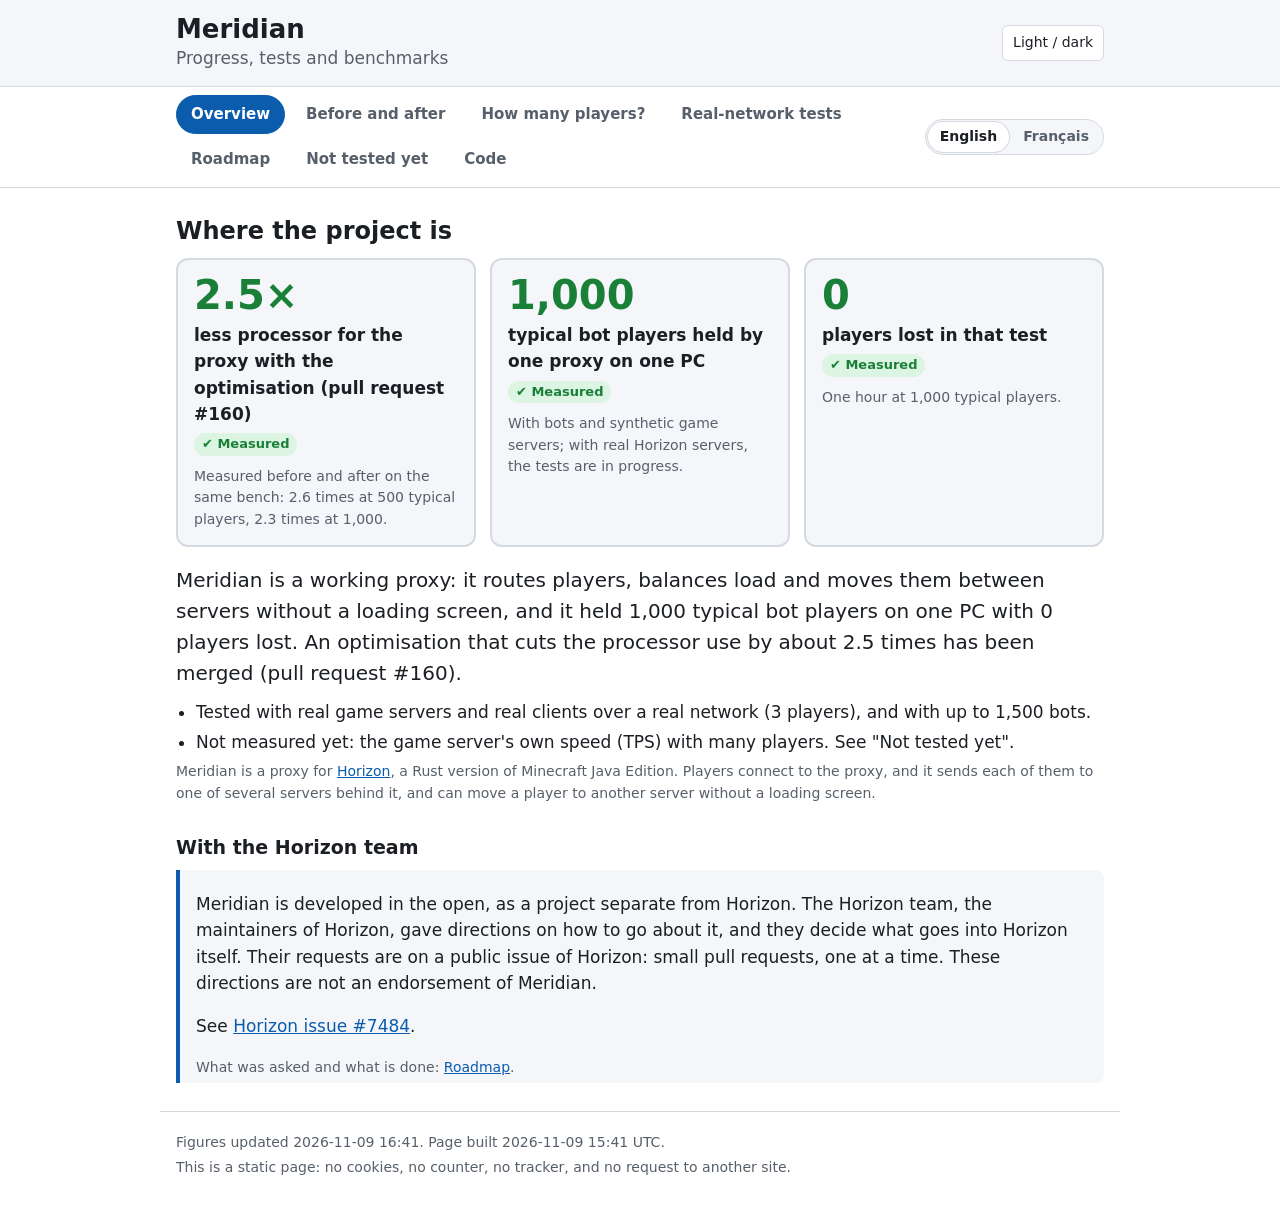
==== commit f4b584d5: "Update the progress page: statuses" ====
--- a/index.html
+++ b/index.html
@@ -27,12 +27,12 @@
 <section id="compare"><h2>Before and after the optimisation</h2><p class="muted">Before (main) (commit 57930e6) &middot; After (writes of one read grouped) (commit c38a01e (merged, #160))</p><p class="lead">With game servers that send a tick&#x27;s packets together, as real servers do, the proxy now spends about 2.5 times less processor per packet: 1,000 typical players need about 2.6 cores instead of 6.2.</p><div class="hero"><div class="tile"><h3>Processor for 1,000 players</h3><p class="small">of the 8 cores the proxy may use</p><div class="ba"><div class="bside"><span class="who">Before</span><span class="bnum">6.17 cores</span></div><span class="arrow" aria-hidden="true">&rarr;</span><div class="aside"><span class="who">After</span><span class="anum good">2.62 cores</span></div></div><p class="change">2.4 times fewer cores</p><span class="badge good"><span aria-hidden="true">&#10004;</span> Measured</span></div><div class="tile"><h3>Cost of one packet</h3><p class="small">500 typical players</p><div class="ba"><div class="bside"><span class="who">Before</span><span class="bnum">20.31 us</span></div><span class="arrow" aria-hidden="true">&rarr;</span><div class="aside"><span class="who">After</span><span class="anum good">7.92 us</span></div></div><p class="change">2.6 times less processor</p><span class="badge good"><span aria-hidden="true">&#10004;</span> Measured</span></div><div class="tile"><h3>Slowest 1 % of round trips</h3><p class="small">500 typical players</p><div class="ba"><div class="bside"><span class="who">Before</span><span class="bnum">15.09 ms</span></div><span class="arrow" aria-hidden="true">&rarr;</span><div class="aside"><span class="who">After</span><span class="anum good">2.67 ms</span></div></div><p class="change">5.7 times lower</p><span class="badge good"><span aria-hidden="true">&#10004;</span> Measured</span></div><div class="tile"><h3>Packets sent in one go</h3><p class="small">to each player</p><div class="ba"><div class="bside"><span class="who">Before</span><span class="bnum">1 packet</span></div><span class="arrow" aria-hidden="true">&rarr;</span><div class="aside"><span class="who">After</span><span class="anum good">12.5 to 17.1 packets</span></div></div><p class="change">12 to 17 packets in each write instead of 1</p><span class="badge good"><span aria-hidden="true">&#10004;</span> Measured</span></div><div class="tile"><h3>Memory per player</h3><p class="small">the price of the change</p><div class="ba"><div class="bside"><span class="who">Before</span><span class="bnum">524 KB</span></div><span class="arrow" aria-hidden="true">&rarr;</span><div class="aside"><span class="who">After</span><span class="anum good">532 KB</span></div></div><p class="change">+1.3 % (5 % allowed)</p><span class="badge good"><span aria-hidden="true">&#10004;</span> Measured</span></div></div><div class="verdict"><p>Nothing is lost for it: the same packets reach the players, no player was dropped, and the memory per player stays within about 1 % of before.</p><p>Where there is nothing to group, nothing changes. This was measured on one PC with bots and checked with a real server; it is merged (pull request #160).</p></div><h3 class="sub">Every measure, one by one</h3><article class="crow"><div class="crow-head"><h3>Processor per packet, 500 typical players</h3><span class="gain">2.6 times less processor</span></div><div class="pair"><div class="side before"><span class="chip before">Before</span><div class="val"><strong class="big">20.31 us</strong> <span class="badge good"><span aria-hidden="true">&#10004;</span> Measured</span></div><div class="bar" aria-hidden="true"><span class="fill good" style="width:100.0%"></span></div></div><div class="mid" aria-hidden="true">&rarr;</div><div class="side after"><span class="chip after">After</span><div class="val"><strong class="big">7.92 us</strong> <span class="badge good"><span aria-hidden="true">&#10004;</span> Measured</span></div><div class="bar" aria-hidden="true"><span class="fill good" style="width:39.0%"></span></div></div></div><p class="small">servers that write once a tick (every 50 ms), as real ones do</p></article><article class="crow"><div class="crow-head"><h3>Processor per packet, 1,000 typical players</h3><span class="gain">2.3 times less processor</span></div><div class="pair"><div class="side before"><span class="chip before">Before</span><div class="val"><strong class="big">19.03 us</strong> <span class="badge good"><span aria-hidden="true">&#10004;</span> Measured</span></div><div class="bar" aria-hidden="true"><span class="fill good" style="width:100.0%"></span></div></div><div class="mid" aria-hidden="true">&rarr;</div><div class="side after"><span class="chip after">After</span><div class="val"><strong class="big">8.11 us</strong> <span class="badge good"><span aria-hidden="true">&#10004;</span> Measured</span></div><div class="bar" aria-hidden="true"><span class="fill good" style="width:42.6%"></span></div></div></div></article><article class="crow"><div class="crow-head"><h3>Proxy cores, 1,000 typical players</h3><span class="gain">2.4 times fewer cores</span></div><div class="pair"><div class="side before"><span class="chip before">Before</span><div class="val"><strong class="big">6.17 cores</strong> <span class="badge warn"><span aria-hidden="true">&#9650;</span> Measured, to watch</span></div><div class="bar" aria-hidden="true"><span class="fill warn" style="width:77.1%"></span><i class="tick" style="left:100.0%"></i></div></div><div class="mid" aria-hidden="true">&rarr;</div><div class="side after"><span class="chip after">After</span><div class="val"><strong class="big">2.62 cores</strong> <span class="badge good"><span aria-hidden="true">&#10004;</span> Measured</span></div><div class="bar" aria-hidden="true"><span class="fill good" style="width:32.8%"></span><i class="tick" style="left:100.0%"></i></div></div></div><p class="small">the 8 threads the proxy was given: 8 cores (the tick on the bars).</p></article><article class="crow"><div class="crow-head"><h3>Packets per write to the players</h3><span class="gain">12 to 17 packets in each write instead of 1</span></div><div class="pair"><div class="side before"><span class="chip before">Before</span><div class="val"><strong class="big">1 packet</strong> <span class="badge good"><span aria-hidden="true">&#10004;</span> Measured</span></div><div class="bar" aria-hidden="true"><span class="fill good" style="width:5.8%"></span></div></div><div class="mid" aria-hidden="true">&rarr;</div><div class="side after"><span class="chip after">After</span><div class="val"><strong class="big">12.5 to 17.1 packets</strong> <span class="badge good"><span aria-hidden="true">&#10004;</span> Measured</span></div><div class="bar" aria-hidden="true"><span class="fill good" style="width:100.0%"></span></div></div></div><p class="small">with a real game server: about 15 (15.5 measured over the first scenario of the real-network run)</p></article><article class="crow"><div class="crow-head"><h3>Memory per player, 1,000 typical players</h3><span class="gain">+1.3 % (5 % allowed)</span></div><div class="pair"><div class="side before"><span class="chip before">Before</span><div class="val"><strong class="big">524 KB</strong> <span class="badge good"><span aria-hidden="true">&#10004;</span> Measured</span></div><div class="bar" aria-hidden="true"><span class="fill good" style="width:98.5%"></span></div></div><div class="mid" aria-hidden="true">&rarr;</div><div class="side after"><span class="chip after">After</span><div class="val"><strong class="big">532 KB</strong> <span class="badge good"><span aria-hidden="true">&#10004;</span> Measured</span></div><div class="bar" aria-hidden="true"><span class="fill good" style="width:100.0%"></span></div></div></div><p class="small">at 500 players: 514 before, 499 after. The first version cost +19 %; it was fixed.</p></article><article class="crow"><div class="crow-head"><h3>Latency p99 through the proxy, 500 typical players</h3><span class="gain">5.7 times lower</span></div><div class="pair"><div class="side before"><span class="chip before">Before</span><div class="val"><strong class="big">15.09 ms</strong> <span class="badge good"><span aria-hidden="true">&#10004;</span> Measured</span></div><div class="bar" aria-hidden="true"><span class="fill good" style="width:100.0%"></span></div></div><div class="mid" aria-hidden="true">&rarr;</div><div class="side after"><span class="chip after">After</span><div class="val"><strong class="big">2.67 ms</strong> <span class="badge good"><span aria-hidden="true">&#10004;</span> Measured</span></div><div class="bar" aria-hidden="true"><span class="fill good" style="width:17.7%"></span></div></div></div><p class="small">p99: 99 round trips in 100 are faster than this. The 50 ms server tick is part of these figures.</p></article><article class="crow"><div class="crow-head"><h3>Latency, 1,000 typical players</h3><span class="gain">not judgeable</span></div><div class="pair"><div class="side before"><span class="chip before">Before</span><div class="val"><strong class="big">no number</strong> <span class="badge warn"><span aria-hidden="true">&#9650;</span> Not judgeable</span></div><div class="bar empty" aria-hidden="true"></div></div><div class="mid" aria-hidden="true">&rarr;</div><div class="side after"><span class="chip after">After</span><div class="val"><strong class="big">no number</strong> <span class="badge warn"><span aria-hidden="true">&#9650;</span> Not judgeable</span></div><div class="bar empty" aria-hidden="true"></div></div></div><p class="small">the bots run on the same PC and were the limit</p></article><article class="crow control"><div class="crow-head"><h3>Control: servers that send each packet alone <span class="tag">control</span></h3><span class="gain same">no change</span></div><div class="pair"><div class="side before"><span class="chip before">Before</span><div class="val"><strong class="big">24.58 us</strong> <span class="badge good"><span aria-hidden="true">&#10004;</span> Measured</span></div><div class="bar" aria-hidden="true"><span class="fill good" style="width:99.4%"></span></div></div><div class="mid" aria-hidden="true">&rarr;</div><div class="side after"><span class="chip after">After</span><div class="val"><strong class="big">24.72 us</strong> <span class="badge good"><span aria-hidden="true">&#10004;</span> Measured</span></div><div class="bar" aria-hidden="true"><span class="fill good" style="width:100.0%"></span></div></div></div><p class="small">nothing to group here, so nothing should change: it shows that the gain comes from the grouping alone</p></article><p class="small">A <b>control</b> row is a case where nothing should change. It shows that the gain comes from the change alone.</p></section>
 <section id="players"><h2>How many players?</h2><p>We test with bots that act like players, on one PC. Each number says how sure we are of it:</p><ul class="legend"><li><span class="badge good"><span aria-hidden="true">&#10004;</span> Measured</span> We ran it and counted. No player was lost.</li><li><span class="badge warn"><span aria-hidden="true">&#9650;</span> Not judgeable</span> We ran it, but the test PC was the limit, so the result says nothing about the proxy.</li><li><span class="badge grey"><span aria-hidden="true">&#8776;</span> Extrapolated</span> An estimate from the cost of one player. Not run.</li></ul><div class="cards"><article class="card"><h3>Light players</h3><p class="muted">little traffic: 20 small packets and 2 chunks a second each (the first benchmark&#x27;s profile)</p><div class="line"><div class="lead">Shown to work</div><div><strong class="big">1,500 players</strong> <span class="badge good"><span aria-hidden="true">&#10004;</span> Measured</span><div class="small">2.39 cores of processor</div><div class="small">2.39 cores of the proxy, before the optimisation (it changes little for light traffic)</div></div></div><div class="line"><div class="lead">Not shown</div><div><strong class="big">2,000 players</strong> <span class="badge warn"><span aria-hidden="true">&#9650;</span> Not judgeable</span><div class="small">the test machine was the limit: the proxy itself had room (3.5 cores)</div></div></div></article><article class="card"><h3>Typical players</h3><p class="muted">stand and walk about half of the time; built from one real client (275 small packets and 3.5 chunks a second each)</p><div class="line"><div class="lead">Shown to work</div><div><strong class="big">1,000 players</strong> <span class="badge good"><span aria-hidden="true">&#10004;</span> Measured</span><div class="small">2.62 cores of processor</div><div class="small">2.62 cores with the optimisation (commit c38a01e, merged as pull request #160); 6.2 cores before. Its latency could not be judged: the bots were the limit.</div></div></div></article><article class="card"><h3>Heavy players</h3><p class="muted">walking more than half of the time (the stress profile)</p><div class="line"><div class="lead">Shown to work</div><div><strong class="big">500 players</strong> <span class="badge good"><span aria-hidden="true">&#10004;</span> Measured</span><div class="small">6.4 cores of processor</div><div class="small">6.40 cores before the optimisation, servers writing each packet alone; 1,000 heavy players were not run</div></div></div></article></div><h3 class="sub">What 1,000 typical players cost</h3><div class="costs"><div class="cost"><div class="cname">Processor</div><div><strong class="big">2.62 cores</strong> <span class="badge good"><span aria-hidden="true">&#10004;</span> Measured</span><div class="bar" aria-hidden="true"><span class="fill good" style="width:32.8%"></span></div><div class="small">33 % of 8 cores (the 8 threads the proxy was given on the test PC).</div><div class="small">6.2 cores before the optimisation; in online mode (encryption) about 1.4 more cores is an estimate</div></div></div><div class="cost"><div class="cname">Memory</div><div><strong class="big">0.53 GB</strong> <span class="badge good"><span aria-hidden="true">&#10004;</span> Measured</span><div class="bar" aria-hidden="true"><span class="fill good" style="width:6.6%"></span></div><div class="small">7 % of 8 GB (the VPS).</div></div></div><div class="cost"><div class="cname">Bandwidth, each way</div><div><strong class="big">660 Mbit/s</strong> <span class="badge bad"><span aria-hidden="true">&#10006;</span> Measured, over the limit</span><div class="bar" aria-hidden="true"><span class="fill bad" style="width:100.0%"></span><i class="tick" style="left:75.8%"></i></div><div class="small">132 % of 500 Mbit/s (the Internet line).</div><div class="small">about 83 MB/s to the players, and as much from the servers to the proxy; counted before compression, so on the wire it is less</div></div></div></div><h3 class="sub">What that means for smaller machines</h3><ul class="plain"><li><strong>On a 500 Mbit/s line:</strong> about 500 to 600 typical players <span class="badge grey"><span aria-hidden="true">&#8776;</span> Extrapolated</span></li><li><strong>On the VPS (4 shared cores):</strong> about 300 to 500 typical players <span class="badge grey"><span aria-hidden="true">&#8776;</span> Extrapolated</span></li></ul><h3 class="sub">The machines</h3><div class="cards"><article class="card"><h4>The test PC</h4><ul class="plain"><li>Windows 11</li><li>Intel i9-14900KF: 8 fast cores (2 threads each) + 16 efficiency cores</li><li>64 GB of memory</li><li>The proxy was given 8 threads (4 fast cores); the bots used the other cores</li></ul></article><article class="card"><h4>The VPS</h4><ul class="plain"><li>A KVM virtual machine, Linux (Ubuntu 26.04 LTS, kernel 7.0)</li><li>4 virtual cores (1 thread each), shown as Intel Core Processor (Haswell) at 3.0 GHz; the exact model is hidden by the host</li><li>8 GB of memory (7.6 GiB usable), no swap</li><li>75 GB disk, NVMe according to the provider&#x27;s offer (the virtual disk does not say)</li><li>Network: up to about 3 Gbit/s according to the provider&#x27;s offer; not measured</li><li>Cores are shared: no sign of contention at rest (0.0 % stolen time), not tested under load</li></ul></article><article class="card"><h4>The Internet line</h4><ul class="plain"><li>500 Mbit/s down and up (advertised)</li></ul></article></div></section>
 <section id="real"><h2>Real-network tests</h2><p>Real game servers, real game clients, a real network between them. Few players, but no bots and no shortcut.</p><p class="muted">real network run (VPS + PC), 8 November</p><div class="rows"><div class="row"><div class="rname">Real players in the test</div><div><strong class="big">3 players</strong> <span class="badge good"><span aria-hidden="true">&#10004;</span> Measured</span></div></div><div class="row"><div class="rname">Moves from one server to another and back</div><div><strong class="big">more than 50 moves between two servers, all succeeded</strong> <span class="badge good"><span aria-hidden="true">&#10004;</span> Measured</span><div class="small">Time in seconds: 1.4 to 2.1</div><div class="small">18 + 34 seen from the clients, 20 + 34 seen from the proxy.</div></div></div><div class="row"><div class="rname">A server that stops with players on it</div><div><strong class="big">3 of 3 moved out when server B stopped</strong> <span class="badge good"><span aria-hidden="true">&#10004;</span> Measured</span></div></div><div class="row"><div class="rname">How fast the players were moved out</div><div><strong class="big">1.5 s per player, one every 2 s</strong> <span class="badge good"><span aria-hidden="true">&#10004;</span> Measured</span></div></div><div class="row"><div class="rname">A server that stops at once</div><div><strong class="big">3 of 3 players fell back to the other server, no title screen</strong> <span class="badge good"><span aria-hidden="true">&#10004;</span> Measured</span><div class="small">Time in seconds: 0.011 to 0.123 (proxy side)</div><div class="small">One player was still being moved when the server kicked him: the fix from this week caught it (123 ms).</div></div></div><div class="row"><div class="rname">A server that crashes</div><div><strong class="big">3 of 3 players fell back after the server process was killed</strong> <span class="badge good"><span aria-hidden="true">&#10004;</span> Measured</span><div class="small">Time in seconds: 0.021 to 0.025 (proxy side), 0.9 to 1.7 seen on screen</div></div></div><div class="row"><div class="rname">Quick reconnections</div><div><strong class="big">5 of 5 quick reconnections joined, no error</strong> <span class="badge good"><span aria-hidden="true">&#10004;</span> Measured</span><div class="small">The client came back under another name, so this checks the reconnection, not a returning player&#x27;s data.</div></div></div><div class="row"><div class="rname">Packets grouped in each write</div><div><strong class="big">about 15 packets in each write</strong> <span class="badge good"><span aria-hidden="true">&#10004;</span> Measured</span><div class="small">15.5 measured over the first scenario.</div></div></div><div class="row"><div class="rname">Memory of the proxy</div><div><strong class="big">11 MB with 3 players at rest; 67 to 105 MB at rest after 20 to 60 transfers</strong> <span class="badge warn"><span aria-hidden="true">&#9650;</span> Measured, to watch</span><div class="small">A plateau, not a steady climb (it fell back to 91 MB after more transfers). Not yet compared with the old proxy.</div></div></div></div><p class="small">Real server on the VPS, one on the PC, 3 real clients, final proxy. Not tested here: the game server&#x27;s own speed (TPS), many players.</p><div class="rpart" id="real-load"><h3 class="part">Load with a real Horizon server</h3><p>Bots, not people, and no network: 50 bots that fly and explore, on one real Horizon server, all on one PC. The same bots with the same seeds, first connected straight to the server, then through the proxy.</p><p class="muted">Test L2-1, 8 November 2026: 5 minutes of warm-up, then 10 minutes measured.</p><p class="lead">50 players on a real server: the same speed with and without the proxy.</p><div class="tablewrap"><table class="lt"><thead><tr><th scope="col">Measure</th><th scope="col">Direct</th><th scope="col">Through the proxy</th></tr></thead><tbody><tr><th scope="row">Server speed, mean</th><td><strong>20 TPS</strong> <span class="badge good"><span aria-hidden="true">&#10004;</span> Measured</span><div class="small">lowest 19.95</div></td><td><strong>20 TPS</strong> <span class="badge good"><span aria-hidden="true">&#10004;</span> Measured</span><div class="small">lowest 19.93</div></td></tr><tr><th scope="row">Server tick, mean</th><td><strong>16.9 ms</strong> <span class="badge good"><span aria-hidden="true">&#10004;</span> Measured</span></td><td><strong>17.1 ms</strong> <span class="badge good"><span aria-hidden="true">&#10004;</span> Measured</span></td></tr><tr><th scope="row">Server tick, 95th percentile</th><td><strong>19.5 ms</strong> <span class="badge good"><span aria-hidden="true">&#10004;</span> Measured</span></td><td><strong>19.9 ms</strong> <span class="badge good"><span aria-hidden="true">&#10004;</span> Measured</span></td></tr><tr><th scope="row">Server processor</th><td><strong>0.4 cores</strong> <span class="badge good"><span aria-hidden="true">&#10004;</span> Measured</span></td><td><strong>0.44 cores</strong> <span class="badge good"><span aria-hidden="true">&#10004;</span> Measured</span></td></tr><tr><th scope="row">Server memory</th><td><strong>830 to 871 MB</strong> <span class="badge good"><span aria-hidden="true">&#10004;</span> Measured</span></td><td><strong>823 to 863 MB</strong> <span class="badge good"><span aria-hidden="true">&#10004;</span> Measured</span></td></tr><tr><th scope="row">Chunks the bots received</th><td><strong>315,766 chunks</strong> <span class="badge good"><span aria-hidden="true">&#10004;</span> Measured</span></td><td><strong>315,710 chunks</strong> <span class="badge good"><span aria-hidden="true">&#10004;</span> Measured</span></td></tr><tr><th scope="row">Data the bots received</th><td><strong>3,545 MB</strong> <span class="badge good"><span aria-hidden="true">&#10004;</span> Measured</span></td><td><strong>3,550 MB</strong> <span class="badge good"><span aria-hidden="true">&#10004;</span> Measured</span></td></tr><tr><th scope="row">Bots lost, of 50</th><td><strong>0 bots</strong> <span class="badge good"><span aria-hidden="true">&#10004;</span> Measured</span></td><td><strong>0 bots</strong> <span class="badge good"><span aria-hidden="true">&#10004;</span> Measured</span></td></tr><tr><th scope="row">Proxy processor</th><td class="muted">&ndash;</td><td><strong>0.21 cores</strong> <span class="badge good"><span aria-hidden="true">&#10004;</span> Measured</span></td></tr><tr><th scope="row">Proxy memory</th><td class="muted">&ndash;</td><td><strong>92 MB</strong> <span class="badge good"><span aria-hidden="true">&#10004;</span> Measured</span></td></tr></tbody></table></div><p class="honest">One run of each, 50 bots on one server, all on one PC (no network). The server was not pushed to its limit, and the bots fly in creative mode: no mining, building or fighting. The added latency is not measured here: the server&#x27;s own ping counts whole milliseconds.</p></div><div class="rpart" id="real-limit"><h3 class="part">The limit of one real Horizon server</h3><p>The same bots, more of them on one server, through the proxy: where does the server stop keeping its pace of 20 ticks a second (a tick has 50 ms)?</p><p class="muted">Test L2-1b, 8 November 2026: 75, 100 and 125 bots on one real server, through the proxy, 10 minutes measured each (50 is test L2-1).</p><p class="lead">One real server holds about 100 players comfortably on this PC, and about 125 at its edge: 1,000 players need 10 to 12 servers, not 20.</p><div class="tablewrap"><table class="lt"><thead><tr><th scope="col">Measure</th><th scope="col">50 players</th><th scope="col">75 players</th><th scope="col">100 players</th><th scope="col">125 players</th></tr></thead><tbody><tr><th scope="row">Server speed, mean</th><td><strong>20 TPS</strong> <span class="badge good"><span aria-hidden="true">&#10004;</span> Measured</span></td><td><strong>20 TPS</strong> <span class="badge good"><span aria-hidden="true">&#10004;</span> Measured</span></td><td><strong>20 TPS</strong> <span class="badge good"><span aria-hidden="true">&#10004;</span> Measured</span></td><td><strong>20 TPS</strong> <span class="badge good"><span aria-hidden="true">&#10004;</span> Measured</span></td></tr><tr><th scope="row">Server speed, lowest second</th><td><strong>19.93 TPS</strong> <span class="badge good"><span aria-hidden="true">&#10004;</span> Measured</span></td><td><strong>16.6 TPS</strong> <span class="badge good"><span aria-hidden="true">&#10004;</span> Measured</span></td><td><strong>19.56 TPS</strong> <span class="badge good"><span aria-hidden="true">&#10004;</span> Measured</span></td><td><strong>18.36 TPS</strong> <span class="badge good"><span aria-hidden="true">&#10004;</span> Measured</span></td></tr><tr><th scope="row">Server tick, mean</th><td><strong>17.1 ms</strong> <span class="badge good"><span aria-hidden="true">&#10004;</span> Measured</span></td><td><strong>20.6 ms</strong> <span class="badge good"><span aria-hidden="true">&#10004;</span> Measured</span></td><td><strong>29.4 ms</strong> <span class="badge good"><span aria-hidden="true">&#10004;</span> Measured</span></td><td><strong>41.1 ms</strong> <span class="badge warn"><span aria-hidden="true">&#9650;</span> Measured, to watch</span></td></tr><tr><th scope="row">Server tick, 95th percentile</th><td><strong>19.9 ms</strong> <span class="badge good"><span aria-hidden="true">&#10004;</span> Measured</span></td><td><strong>23 ms</strong> <span class="badge good"><span aria-hidden="true">&#10004;</span> Measured</span></td><td><strong>33.5 ms</strong> <span class="badge good"><span aria-hidden="true">&#10004;</span> Measured</span></td><td><strong>47.2 ms</strong> <span class="badge warn"><span aria-hidden="true">&#9650;</span> Measured, to watch</span></td></tr><tr><th scope="row">Server processor</th><td><strong>0.44 cores</strong> <span class="badge good"><span aria-hidden="true">&#10004;</span> Measured</span></td><td><strong>0.48 cores</strong> <span class="badge good"><span aria-hidden="true">&#10004;</span> Measured</span></td><td><strong>0.71 cores</strong> <span class="badge good"><span aria-hidden="true">&#10004;</span> Measured</span></td><td><strong>0.97 cores</strong> <span class="badge good"><span aria-hidden="true">&#10004;</span> Measured</span></td></tr><tr><th scope="row">Server memory</th><td><strong>823 MB</strong> <span class="badge good"><span aria-hidden="true">&#10004;</span> Measured</span></td><td><strong>908 MB</strong> <span class="badge good"><span aria-hidden="true">&#10004;</span> Measured</span></td><td><strong>1,017 MB</strong> <span class="badge good"><span aria-hidden="true">&#10004;</span> Measured</span></td><td><strong>1,060 MB</strong> <span class="badge good"><span aria-hidden="true">&#10004;</span> Measured</span></td></tr><tr><th scope="row">Proxy processor</th><td><strong>0.21 cores</strong> <span class="badge good"><span aria-hidden="true">&#10004;</span> Measured</span></td><td><strong>0.31 cores</strong> <span class="badge good"><span aria-hidden="true">&#10004;</span> Measured</span></td><td><strong>0.44 cores</strong> <span class="badge good"><span aria-hidden="true">&#10004;</span> Measured</span></td><td><strong>0.65 cores</strong> <span class="badge good"><span aria-hidden="true">&#10004;</span> Measured</span></td></tr><tr><th scope="row">Proxy memory</th><td><strong>92 MB</strong> <span class="badge good"><span aria-hidden="true">&#10004;</span> Measured</span></td><td><strong>139 MB</strong> <span class="badge good"><span aria-hidden="true">&#10004;</span> Measured</span></td><td><strong>188 MB</strong> <span class="badge good"><span aria-hidden="true">&#10004;</span> Measured</span></td><td><strong>252 MB</strong> <span class="badge good"><span aria-hidden="true">&#10004;</span> Measured</span></td></tr><tr><th scope="row">Bots lost</th><td><strong>0 bots</strong> <span class="badge good"><span aria-hidden="true">&#10004;</span> Measured</span></td><td><strong>0 bots</strong> <span class="badge good"><span aria-hidden="true">&#10004;</span> Measured</span></td><td><strong>0 bots</strong> <span class="badge good"><span aria-hidden="true">&#10004;</span> Measured</span></td><td><strong>0 bots</strong> <span class="badge good"><span aria-hidden="true">&#10004;</span> Measured</span></td></tr></tbody></table></div><p class="honest">One run of each size, on one PC, the bots in creative mode. Other programs ran on the PC during some of the windows, the 125-player one the most, so the edge is the least clean figure: a calm repeat would settle it. The proxy&#x27;s share of a core per player is higher with real servers (about 0.4 to 0.5 % of a core) than with synthetic ones.</p></div></section>
-<section id="roadmap"><h2>Roadmap</h2><p class="lead">What is done and validated, what is in progress, and what is planned.</p><p class="small">A task is marked done only when it is finished and validated (merged and checked), with a public proof and its date.</p><p class="legend4">Every task goes through four states: <span class="badge pill grey"><span aria-hidden="true">&#9675;</span> Planned</span> <span class="badge pill warn"><span aria-hidden="true">&#9680;</span> In progress</span> <span class="badge pill test"><span aria-hidden="true">&#9673;</span> In test</span> <span class="badge pill good"><span aria-hidden="true">&#10004;</span> Done</span></p><p class="inpanel"><a href="#horizon">With the Horizon team</a> &middot; <a href="#plan">The roadmap of Meridian</a></p><div class="rpart" id="horizon"><h3 class="part">With the Horizon team</h3><div class="rblock" id="requested"><h4 class="sub">Requested by the Horizon team and validated</h4><p class="small">A request is validated when its pull request is merged into Horizon.</p><div class="ritems"><article class="ritem done" id="transfer-stack"><div class="rhead"><span class="badge pill good"><span aria-hidden="true">&#10004;</span> Done</span><h5>The seamless transfer, in a stack of pull requests</h5></div><p>A player moves from one Horizon server to another without a loading screen. The stack of seven pull requests was reviewed and merged by the Horizon team between 4 and 5 November.</p><p class="small proofs">Proofs: <a href="https://github.com/horizon-rust/horizon/pull/8693">Horizon pull request #8693</a>, <a href="https://github.com/horizon-rust/horizon/pull/8700">Horizon pull request #8700</a>, <a href="https://github.com/horizon-rust/horizon/pull/8709">Horizon pull request #8709</a>, <a href="https://github.com/horizon-rust/horizon/pull/8716">Horizon pull request #8716</a>, <a href="https://github.com/horizon-rust/horizon/pull/8730">Horizon pull request #8730</a>, <a href="https://github.com/horizon-rust/horizon/pull/8735">Horizon pull request #8735</a>, <a href="https://github.com/horizon-rust/horizon/pull/8742">Horizon pull request #8742</a> &middot; validated 2026-11-05</p></article><article class="ritem done" id="transfer-status"><div class="rhead"><span class="badge pill good"><span aria-hidden="true">&#10004;</span> Done</span><h5>A server tells the proxy its state (transfer-status)</h5></div><p>A Horizon server tells a proxy how many players it holds and whether it takes more, before players are sent to it.</p><p class="small proofs">Proof: <a href="https://github.com/horizon-rust/horizon/pull/10527">Horizon pull request #10527</a> &middot; validated 2026-11-06</p></article><article class="ritem done" id="transfer-refuse"><div class="rhead"><span class="badge pill good"><span aria-hidden="true">&#10004;</span> Done</span><h5>No move onto a full or stopping server</h5></div><p>A Horizon server turns down a player sent to it when it is full or stopping, and the player stays where they were.</p><p class="small proofs">Proof: <a href="https://github.com/horizon-rust/horizon/pull/11428">Horizon pull request #11428</a> &middot; validated 2026-11-07</p></article><article class="ritem done" id="stop-wait"><div class="rhead"><span class="badge pill good"><span aria-hidden="true">&#10004;</span> Done</span><h5>A stopping server waits for the proxy</h5></div><p>Before it stops, a Horizon server gives a proxy a few seconds to move its players to another server.</p><p class="small proofs">Proof: <a href="https://github.com/horizon-rust/horizon/pull/11713">Horizon pull request #11713</a> &middot; validated 2026-11-08</p></article><article class="ritem done" id="riders"><div class="rhead"><span class="badge pill good"><span aria-hidden="true">&#10004;</span> Done</span><h5>Riders turn as in the original game</h5></div><p>A fix in Horizon for players riding an animal or a vehicle, merged by the Horizon team.</p><p class="small proofs">Proof: <a href="https://github.com/horizon-rust/horizon/pull/12260">Horizon pull request #12260</a> &middot; validated 2026-11-08</p></article><article class="ritem done" id="recipe-book"><div class="rhead"><span class="badge pill good"><span aria-hidden="true">&#10004;</span> Done</span><h5>The recipe book on a Paper server</h5></div><p>Horizon&#x27;s recipe book takes the entries that the server sends, so it works on a Paper server. Merged by the Horizon team on 8 November.</p><p class="small proofs">Proof: <a href="https://github.com/horizon-rust/horizon/pull/12496">Horizon pull request #12496</a> &middot; validated 2026-11-08</p></article></div></div><div class="rblock" id="answered"><h4 class="sub">Done on our side, waiting for the team&#x27;s answer</h4><p class="small">What the Horizon team asked for on the issue, done and checked by us; their answer is still to come.</p><div class="ritems"><article class="ritem done" id="e2e-main"><div class="rhead"><span class="badge pill good"><span aria-hidden="true">&#10004;</span> Done</span><h5>The hand-over test on Horizon&#x27;s main branch</h5></div><p>The end-to-end test of moving a player between two Horizon servers, run on Horizon&#x27;s main branch as asked: 31 of 31 checks, in 3 runs out of 3.</p><p class="small proofs">Proof: <a href="https://github.com/horizon-rust/horizon/issues/7484#issuecomment-6679467068">the results, posted on the issue</a> &middot; validated 2026-11-06</p></article><article class="ritem done" id="real-network-runs"><div class="rhead"><span class="badge pill good"><span aria-hidden="true">&#10004;</span> Done</span><h5>Tests on a real network, twice</h5></div><p>Real Horizon servers, real game clients and a real network, on 6 and 7 November; the results are posted on the issue.</p><p class="small proofs">Proofs: <a href="https://github.com/horizon-rust/horizon/issues/7484#issuecomment-6694236033">the run of 6 November</a>, <a href="https://github.com/horizon-rust/horizon/issues/7484#issuecomment-6708112369">the run of 7 November</a>, <a href="https://github.com/Akirabane/Meridian/blob/main/docs/REAL-NETWORK-RUN.md">the runs, in detail</a> &middot; validated 2026-11-07</p></article><article class="ritem done" id="extension-point"><div class="rhead"><span class="badge pill good"><span aria-hidden="true">&#10004;</span> Done</span><h5>An extension point, and the servers&#x27; operators</h5></div><p>Meridian asks an extension whether a player may log in, where they go and which commands they may use, and it reads the operators of the servers.</p><p class="small proofs">Proofs: <a href="https://github.com/Akirabane/Meridian/pull/137">pull request #137</a>, <a href="https://github.com/Akirabane/Meridian/pull/144">pull request #144</a>, <a href="https://github.com/Akirabane/Meridian/pull/145">pull request #145</a>, <a href="https://github.com/Akirabane/Meridian/pull/120">pull request #120</a> &middot; validated 2026-11-07</p></article><article class="ritem done" id="news-issue"><div class="rhead"><span class="badge pill good"><span aria-hidden="true">&#10004;</span> Done</span><h5>One public issue for the news of the proxy</h5></div><p>The news of Meridian go to one issue of its own repository, as asked, and no longer to Horizon&#x27;s.</p><p class="small proofs">Proof: <a href="https://github.com/Akirabane/Meridian/issues/117">issue #117</a> &middot; validated 2026-11-06</p></article></div></div><div class="rblock" id="in-review"><h4 class="sub">Waiting for the Horizon team&#x27;s review</h4><p class="small">Our open pull request in Horizon, if there is one: one at a time, as asked.</p><div class="ritems"><p class="muted">None for now: no pull request of ours is waiting.</p></div></div><div class="rblock" id="ahead"><h4 class="sub">Side work we do in advance while we wait</h4><p class="small">Work on Meridian&#x27;s side that needs nothing from Horizon. Each one is on the roadmap below.</p><div class="ritems"><article class="ritem see in-progress"><div class="rhead"><span class="badge pill warn"><span aria-hidden="true">&#9680;</span> In progress</span><h5><a href="#load-real-servers">Load tests with real Horizon servers</a></h5></div><p class="small">Details in the roadmap below.</p></article><article class="ritem see done"><div class="rhead"><span class="badge pill good"><span aria-hidden="true">&#10004;</span> Done</span><h5><a href="#extension-orders">Orders from extensions</a></h5></div><p class="small">Details in the roadmap below.</p></article><article class="ritem see done"><div class="rhead"><span class="badge pill good"><span aria-hidden="true">&#10004;</span> Done</span><h5><a href="#extension-events">Events for extensions</a></h5></div><p class="small">Details in the roadmap below.</p></article><article class="ritem see in-progress"><div class="rhead"><span class="badge pill warn"><span aria-hidden="true">&#9680;</span> In progress</span><h5><a href="#reuse-compressor">Spend less processor time on compression (a second optimisation)</a></h5></div><p class="small">Details in the roadmap below.</p></article><article class="ritem see done"><div class="rhead"><span class="badge pill good"><span aria-hidden="true">&#10004;</span> Done</span><h5><a href="#public-page">This public progress page</a></h5></div><p class="small">Details in the roadmap below.</p></article><article class="ritem in-progress" id="triage-11678"><div class="rhead"><span class="badge pill warn"><span aria-hidden="true">&#9680;</span> In progress</span><h5>A crash report on Horizon, looked into</h5></div><p>A crash of Horizon when leaving a server or a world: we read the log that came with it, and we wait for the answer of the person who reported it.</p><p class="small proofs">Link: <a href="https://github.com/horizon-rust/horizon/issues/11678">Horizon issue #11678</a></p></article><article class="ritem testing" id="horizon-cmd-stopped"><div class="rhead"><span class="badge pill test"><span aria-hidden="true">&#9673;</span> In test</span><h5>A fix in Horizon&#x27;s server: a command sent to a stopped game</h5></div><p>A fix to Horizon&#x27;s server for its cmd command when the game is stopped. Written and tested on our side; its pull request is to come, one at a time as asked.</p></article></div></div></div><div class="rpart" id="plan"><h3 class="part">The roadmap of Meridian</h3><div class="progress"><strong class="big">11 of 19 validated</strong><div class="bar" aria-hidden="true"><span class="fill good" style="width:57.9%"></span></div></div><h4 class="sub"><span class="badge pill good"><span aria-hidden="true">&#10004;</span> Done</span> Done (validated)</h4><div class="ritems"><article class="ritem done" id="relay-batch"><div class="rhead"><span class="badge pill good"><span aria-hidden="true">&#10004;</span> Done</span><h5>Fewer writes to each player</h5></div><p>The proxy now sends a server&#x27;s packets to a player in one write instead of one write each: about 2.5 times less processor, measured before and after, then tested on a real network.</p><p class="small proofs">Proofs: <a href="https://github.com/Akirabane/Meridian/pull/160">pull request #160</a>, <a href="https://github.com/Akirabane/Meridian/blob/main/docs/LOAD-1000.md">the measures, before and after</a> &middot; validated 2026-11-08</p></article><article class="ritem done" id="health-fixes"><div class="rhead"><span class="badge pill good"><span aria-hidden="true">&#10004;</span> Done</span><h5>Three fixes: the health check, evacuations, the documents</h5></div><p>The metrics page and the health check answer at once, the summary of an evacuation counts every player, and the documents say what Horizon&#x27;s stop wait changes.</p><p class="small proofs">Proofs: <a href="https://github.com/Akirabane/Meridian/pull/151">pull request #151</a>, <a href="https://github.com/Akirabane/Meridian/pull/152">pull request #152</a>, <a href="https://github.com/Akirabane/Meridian/pull/154">pull request #154</a> &middot; validated 2026-11-08</p></article><article class="ritem done" id="extension-commands"><div class="rhead"><span class="badge pill good"><span aria-hidden="true">&#10004;</span> Done</span><h5>Extensions&#x27; own commands</h5></div><p>An extension can declare commands of its own, such as /party: the proxy takes them, the extension answers the player, and the game server never sees them.</p><p class="small proofs">Proofs: <a href="https://github.com/Akirabane/Meridian/pull/153">pull request #153</a>, <a href="https://github.com/Akirabane/Meridian/pull/156">pull request #156</a>, <a href="https://github.com/Akirabane/Meridian/pull/158">pull request #158</a>, <a href="https://github.com/Akirabane/Meridian/pull/159">pull request #159</a> &middot; validated 2026-11-08</p></article><article class="ritem done" id="real-network"><div class="rhead"><span class="badge pill good"><span aria-hidden="true">&#10004;</span> Done</span><h5>A test on a real network with real servers and clients</h5></div><p>Real Horizon servers, three real game clients and a real network: moves between servers with the inventory kept, a server that stops with players on it, and a server that crashes, its players falling back to the other one.</p><p class="small proofs">Proofs: <a href="https://github.com/Akirabane/Meridian/blob/main/docs/LOAD-1000.md#on-a-real-network-8-november">the test on a real network, 8 November</a>, <a href="https://github.com/Akirabane/Meridian/pull/161">pull request #161</a> &middot; validated 2026-11-08</p></article><article class="ritem done" id="public-page"><div class="rhead"><span class="badge pill good"><span aria-hidden="true">&#10004;</span> Done</span><h5>This public progress page</h5></div><p>A public page that shows what was measured and what was not, in English and in French.</p><p class="small proofs">Proof: <a href="#overview">the progress page</a> &middot; validated 2026-11-08</p></article><article class="ritem done" id="extension-orders"><div class="rhead"><span class="badge pill good"><span aria-hidden="true">&#10004;</span> Done</span><h5>Orders from extensions</h5></div><p>An extension can ask the proxy for things: read the players, send a message, move or kick a player, drain or reload a server, and run a line of the proxy&#x27;s console.</p><p class="small">8 of 8 steps validated</p><ol class="steps"><li><span class="badge pill good"><span aria-hidden="true">&#10004;</span> Done</span> <span>The order dispatcher, with a limit of orders per second</span><span class="small"> Proofs: <a href="https://github.com/Akirabane/Meridian/pull/163">pull request #163</a>, <a href="https://github.com/Akirabane/Meridian/pull/164">pull request #164</a> &middot; validated 2026-11-08</span></li><li><span class="badge pill good"><span aria-hidden="true">&#10004;</span> Done</span> <span>The client side in the extension kit (SDK)</span><span class="small"> Proof: <a href="https://github.com/Akirabane/Meridian/pull/166">pull request #166</a> &middot; validated 2026-11-08</span></li><li><span class="badge pill good"><span aria-hidden="true">&#10004;</span> Done</span> <span>Read the players and the servers</span><span class="small"> Proof: <a href="https://github.com/Akirabane/Meridian/pull/167">pull request #167</a> &middot; validated 2026-11-08</span></li><li><span class="badge pill good"><span aria-hidden="true">&#10004;</span> Done</span> <span>Send a message</span><span class="small"> Proof: <a href="https://github.com/Akirabane/Meridian/pull/168">pull request #168</a> &middot; validated 2026-11-08</span></li><li><span class="badge pill good"><span aria-hidden="true">&#10004;</span> Done</span> <span>Move players</span><span class="small"> Proof: <a href="https://github.com/Akirabane/Meridian/pull/170">pull request #170</a> &middot; validated 2026-11-08</span></li><li><span class="badge pill good"><span aria-hidden="true">&#10004;</span> Done</span> <span>Kick a player</span><span class="small"> Proof: <a href="https://github.com/Akirabane/Meridian/pull/171">pull request #171</a> &middot; validated 2026-11-08</span></li><li><span class="badge pill good"><span aria-hidden="true">&#10004;</span> Done</span> <span>Drain or reload a server</span><span class="small"> Proof: <a href="https://github.com/Akirabane/Meridian/pull/172">pull request #172</a> &middot; validated 2026-11-08</span></li><li><span class="badge pill good"><span aria-hidden="true">&#10004;</span> Done</span> <span>The proxy&#x27;s console, last</span><span class="small"> Proof: <a href="https://github.com/Akirabane/Meridian/pull/173">pull request #173</a> &middot; validated 2026-11-08</span></li></ol><p class="small proofs">validated 2026-11-08</p></article><article class="ritem done" id="extension-events"><div class="rhead"><span class="badge pill good"><span aria-hidden="true">&#10004;</span> Done</span><h5>Events for extensions</h5></div><p>The proxy will tell extensions what happens, such as a player who joins or leaves, in three pull requests.</p><p class="small">3 of 3 steps validated</p><ol class="steps"><li><span class="badge pill good"><span aria-hidden="true">&#10004;</span> Done</span> <span>The event bus, and players who join and leave</span><span class="small"> Proof: <a href="https://github.com/Akirabane/Meridian/pull/174">pull request #174</a> &middot; validated 2026-11-08</span></li><li><span class="badge pill good"><span aria-hidden="true">&#10004;</span> Done</span> <span>Players moved to another server, or after a lost server</span><span class="small"> Proof: <a href="https://github.com/Akirabane/Meridian/pull/178">pull request #178</a> &middot; validated 2026-11-09</span></li><li><span class="badge pill good"><span aria-hidden="true">&#10004;</span> Done</span> <span>Servers up and down, and the waiting line</span><span class="small"> Proof: <a href="https://github.com/Akirabane/Meridian/pull/180">pull request #180</a> &middot; validated 2026-11-09</span></li></ol><p class="small proofs">validated 2026-11-09</p></article><article class="ritem done" id="extension-e2e"><div class="rhead"><span class="badge pill good"><span aria-hidden="true">&#10004;</span> Done</span><h5>Extension commands tested end to end</h5></div><p>A real game client types an extension&#x27;s command through the proxy; the test checks that the server never saw it, also while the extension is stopped and when it comes back. An automatic test does it on every build, and a run with real programs is published with its method and results.</p><p class="small proofs">Proofs: <a href="https://github.com/Akirabane/Meridian/pull/188">pull request #188</a>, <a href="https://github.com/Akirabane/Meridian/pull/189">pull request #189</a> &middot; validated 2026-11-09</p></article><article class="ritem done" id="accept-transfers"><div class="rhead"><span class="badge pill good"><span aria-hidden="true">&#10004;</span> Done</span><h5>Players sent by another server (vanilla transfers)</h5></div><p>The proxy can take the players a server sends with the game&#x27;s own /transfer, so a lobby can send them to other worlds that do not share their inventory.</p><p class="small">2 of 2 steps validated</p><ol class="steps"><li><span class="badge pill good"><span aria-hidden="true">&#10004;</span> Done</span> <span>In the proxy&#x27;s code</span><span class="small"> Proofs: <a href="https://github.com/Akirabane/Meridian/pull/176">pull request #176</a>, <a href="https://github.com/Akirabane/Meridian/pull/177">pull request #177</a> &middot; validated 2026-11-08</span></li><li><span class="badge pill good"><span aria-hidden="true">&#10004;</span> Done</span> <span>On the public proxy, with the lobby, survival and hardcore servers</span><span class="small"> Proof: <a href="https://github.com/Akirabane/Meridian/pull/186">pull request #186</a> &middot; validated 2026-11-09</span><div class="small">Running on the public proxy since 9 November 2026, with the lobby, survival and hardcore servers; a trip from the lobby to survival, back to the lobby, then to hardcore was checked in the logs.</div></li></ol><p class="small proofs">validated 2026-11-09</p></article><article class="ritem done" id="changelog"><div class="rhead"><span class="badge pill good"><span aria-hidden="true">&#10004;</span> Done</span><h5>A changelog for whoever runs the proxy</h5></div><p>One page that says, newest first, what each change means for whoever runs the proxy: the new settings, what to take out of the file before going back to an older proxy, and what changed for players and extensions.</p><p class="small proofs">Proof: <a href="https://github.com/Akirabane/Meridian/pull/191">pull request #191</a> &middot; validated 2026-11-09</p></article><article class="ritem done" id="server-state"><div class="rhead"><span class="badge pill good"><span aria-hidden="true">&#10004;</span> Done</span><h5>The state of the servers, given to extensions</h5></div><p>The proxy passes the state of each server to extensions, so that they can choose better where a player goes: each server&#x27;s own report, why it is kept from players, and an event when its state changes, without any new permission.</p><p class="small proofs">Proof: <a href="https://github.com/Akirabane/Meridian/pull/192">pull request #192</a> &middot; validated 2026-11-09</p></article></div><h4 class="sub"><span class="badge pill test"><span aria-hidden="true">&#9673;</span> In test</span> <span class="badge pill warn"><span aria-hidden="true">&#9680;</span> In progress</span> In progress or in test</h4><div class="ritems"><article class="ritem in-progress" id="load-real-servers"><div class="rhead"><span class="badge pill warn"><span aria-hidden="true">&#9680;</span> In progress</span><h5>Load tests with real Horizon servers</h5></div><p>Bots that act like players, on real Horizon servers behind the proxy: 50 players first, then 250, 500, and 1,000 on one PC.</p><p class="small">5 of 7 steps validated</p><ol class="steps"><li><span class="badge pill good"><span aria-hidden="true">&#10004;</span> Done</span> <span>50 players on a real server: same speed with and without the proxy</span><span class="small"> Proof: <a href="#real-load">test L2-1, 8 November: the measures</a> &middot; validated 2026-11-08</span></li><li><span class="badge pill good"><span aria-hidden="true">&#10004;</span> Done</span> <span>The limit of one real server: about 100 to 125 players</span><span class="small"> Proof: <a href="#real-limit">test L2-1b, 8 November: the measures</a> &middot; validated 2026-11-08</span></li><li><span class="badge pill good"><span aria-hidden="true">&#10004;</span> Done</span> <span>Probes that time what the proxy adds to a round trip, without changing Horizon</span><span class="small"> Proof: <a href="https://github.com/Akirabane/Meridian/pull/165">pull request #165</a> &middot; validated 2026-11-08</span></li><li><span class="badge pill good"><span aria-hidden="true">&#10004;</span> Done</span> <span>250 players on 3 servers, on one PC</span><span class="small"> Proof: <a href="https://github.com/Akirabane/Meridian/pull/187">pull request #187</a> &middot; validated 2026-11-09</span><div class="small">One run, valid: every server kept 20 ticks a second, and no player was lost.</div></li><li><span class="badge pill good"><span aria-hidden="true">&#10004;</span> Done</span> <span>500 players on 5 to 6 servers, on one PC</span><span class="small"> Proof: <a href="https://github.com/Akirabane/Meridian/pull/187">pull request #187</a> &middot; validated 2026-11-09</span><div class="small">One run, valid, on 6 servers: every server kept 20 ticks a second, and no player was lost.</div></li><li><span class="badge pill warn"><span aria-hidden="true">&#9680;</span> In progress</span> <span>750, then 1,000 players on 8 to 12 servers, on one PC</span><div class="small">750 players on 9 servers did not pass on this PC: the servers ran short of processor time, a limit of the machine and not of the proxy. 1,000 players not run yet.</div></li><li><span class="badge pill grey"><span aria-hidden="true">&#9675;</span> Planned</span> <span>250, then 500 players over the real network</span></li></ol></article><article class="ritem in-progress" id="reuse-compressor"><div class="rhead"><span class="badge pill warn"><span aria-hidden="true">&#9680;</span> In progress</span><h5>Spend less processor time on compression (a second optimisation)</h5></div><p>Compression towards the players takes about 41 % of the proxy&#x27;s processor time with 100 players (one run per setting; the 4 % towards the servers cannot be told from 0). A pool of shared compressors was tried: the measured difference, about 1.7 %, was under the 3 % set before the test, so it is not adopted. A lower compression level is now a setting: at level 4, with 100 players on one real server, the proxy used 11.8 % less processor time for 1.5 % to 1.7 % more bytes. Measured with bots on one machine; level 3 and 500 players are not measured; the default is unchanged, 6.</p><p class="small">2 of 4 steps validated</p><ol class="steps"><li><span class="badge pill good"><span aria-hidden="true">&#10004;</span> Done</span> <span>Measure the share of compression with real servers (3 settings at 100 players)</span><span class="small"> Proof: <a href="https://github.com/Akirabane/Meridian/pull/179">pull request #179</a> &middot; validated 2026-11-09</span></li><li><span class="badge pill grey"><span aria-hidden="true">&#9675;</span> Planned</span> <span>Reuse the compressor: tried at 100 players, effect not shown</span></li><li><span class="badge pill good"><span aria-hidden="true">&#10004;</span> Done</span> <span>A lower compression level towards the players, measured on processor and bandwidth</span><span class="small"> Proofs: <a href="https://github.com/Akirabane/Meridian/pull/179">pull request #179</a>, <a href="https://github.com/Akirabane/Meridian/pull/181">pull request #181</a> &middot; validated 2026-11-09</span></li><li><span class="badge pill warn"><span aria-hidden="true">&#9680;</span> In progress</span> <span>Level 3, and level 4 with 500 players, measured on a running proxy</span><div class="small">Both were run on 9 November and neither gives a result: level 3 is not conclusive (other programs ran on the PC), and the pair at 500 players is not judgeable (one run of each side, under different conditions). No figure is claimed. To run again on a quiet PC.</div></li></ol></article><article class="ritem in-progress" id="seamless-own-state"><div class="rhead"><span class="badge pill warn"><span aria-hidden="true">&#9680;</span> In progress</span><h5>Seamless moves between worlds that keep their own state</h5></div><p>A lobby, a survival world and a hardcore world each keep their own copy of a player, and the proxy moves the player between them with no loading screen: nothing of one world&#x27;s inventory, experience or game mode goes to the other. A hardcore world is still joined and left with a login (the game&#x27;s own transfer), since its hearts and death screen come only with a login.</p><p class="small">1 of 2 steps validated</p><ol class="steps"><li><span class="badge pill good"><span aria-hidden="true">&#10004;</span> Done</span> <span>In the proxy&#x27;s code</span><span class="small"> Proof: <a href="https://github.com/Akirabane/Meridian/pull/190">pull request #190</a> &middot; validated 2026-11-09</span><div class="small">Checked locally on 9 November with real servers and one real game client, on one PC: each server kept its own copy, and what a player got just before leaving was saved where they got it. One player, one run of each move.</div></li><li><span class="badge pill grey"><span aria-hidden="true">&#9675;</span> Planned</span> <span>On the public proxy, between the lobby and survival</span><div class="small">Not deployed: the owner of the servers decides.</div></li></ol></article><article class="ritem in-progress" id="extension-allow-all"><div class="rhead"><span class="badge pill warn"><span aria-hidden="true">&#9680;</span> In progress</span><h5>The smallest extension to copy, run by the proxy&#x27;s tests (allow-all)</h5></div><p>An example extension that answers every decision with the proxy&#x27;s own choice and logs each request: the template to start from, and a test that the proxy with an extension that never disagrees behaves as without one.</p><p class="small proofs">In review: <a href="https://github.com/Akirabane/Meridian/pull/193">pull request #193</a></p></article><article class="ritem in-progress" id="extension-file-permissions"><div class="rhead"><span class="badge pill warn"><span aria-hidden="true">&#9680;</span> In progress</span><h5>Permissions from a file, an example extension (file-permissions)</h5></div><p>An example extension that gives or denies the proxy&#x27;s command permissions from a file of players, keeps its answers a minute, and reads the file again on a command of its own: never a wider right without a file it could read.</p></article><article class="ritem in-progress" id="network-sim-scaling"><div class="rhead"><span class="badge pill warn"><span aria-hidden="true">&#9680;</span> In progress</span><h5>A network simulator, and automatic scaling</h5></div><p>Test the proxy over a poor network (delay, loss) with a simulator, and start or stop servers by themselves as players come and go.</p><p class="small">1 of 2 steps validated</p><ol class="steps"><li><span class="badge pill good"><span aria-hidden="true">&#10004;</span> Done</span> <span>A network simulator</span><span class="small"> Proof: <a href="https://github.com/Akirabane/Meridian/pull/169">pull request #169</a> &middot; validated 2026-11-08</span></li><li><span class="badge pill grey"><span aria-hidden="true">&#9675;</span> Planned</span> <span>Automatic scaling</span></li></ol></article></div><h4 class="sub"><span class="badge pill grey"><span aria-hidden="true">&#9675;</span> Planned</span> Planned</h4><div class="ritems"><article class="ritem planned" id="multi-proxy"><div class="rhead"><span class="badge pill grey"><span aria-hidden="true">&#9675;</span> Planned</span><h5>Several proxies working together</h5></div><p>Only if the goal goes past 2,500 players: several proxies that share the players and the servers.</p></article><article class="ritem planned" id="admin-panel"><div class="rhead"><span class="badge pill grey"><span aria-hidden="true">&#9675;</span> Planned</span><h5>A web panel to watch and run the proxy</h5></div><p>An optional web page, apart from the proxy, to see the players and the servers, then act on them and change the settings, behind a sign-in with a second code.</p></article></div></div></section>
+<section id="roadmap"><h2>Roadmap</h2><p class="lead">What is done and validated, what is in progress, and what is planned.</p><p class="small">A task is marked done only when it is finished and validated (merged and checked), with a public proof and its date.</p><p class="legend4">Every task goes through four states: <span class="badge pill grey"><span aria-hidden="true">&#9675;</span> Planned</span> <span class="badge pill warn"><span aria-hidden="true">&#9680;</span> In progress</span> <span class="badge pill test"><span aria-hidden="true">&#9673;</span> In test</span> <span class="badge pill good"><span aria-hidden="true">&#10004;</span> Done</span></p><p class="inpanel"><a href="#horizon">With the Horizon team</a> &middot; <a href="#plan">The roadmap of Meridian</a></p><div class="rpart" id="horizon"><h3 class="part">With the Horizon team</h3><div class="rblock" id="requested"><h4 class="sub">Requested by the Horizon team and validated</h4><p class="small">A request is validated when its pull request is merged into Horizon.</p><div class="ritems"><article class="ritem done" id="transfer-stack"><div class="rhead"><span class="badge pill good"><span aria-hidden="true">&#10004;</span> Done</span><h5>The seamless transfer, in a stack of pull requests</h5></div><p>A player moves from one Horizon server to another without a loading screen. The stack of seven pull requests was reviewed and merged by the Horizon team between 4 and 5 November.</p><p class="small proofs">Proofs: <a href="https://github.com/horizon-rust/horizon/pull/8693">Horizon pull request #8693</a>, <a href="https://github.com/horizon-rust/horizon/pull/8700">Horizon pull request #8700</a>, <a href="https://github.com/horizon-rust/horizon/pull/8709">Horizon pull request #8709</a>, <a href="https://github.com/horizon-rust/horizon/pull/8716">Horizon pull request #8716</a>, <a href="https://github.com/horizon-rust/horizon/pull/8730">Horizon pull request #8730</a>, <a href="https://github.com/horizon-rust/horizon/pull/8735">Horizon pull request #8735</a>, <a href="https://github.com/horizon-rust/horizon/pull/8742">Horizon pull request #8742</a> &middot; validated 2026-11-05</p></article><article class="ritem done" id="transfer-status"><div class="rhead"><span class="badge pill good"><span aria-hidden="true">&#10004;</span> Done</span><h5>A server tells the proxy its state (transfer-status)</h5></div><p>A Horizon server tells a proxy how many players it holds and whether it takes more, before players are sent to it.</p><p class="small proofs">Proof: <a href="https://github.com/horizon-rust/horizon/pull/10527">Horizon pull request #10527</a> &middot; validated 2026-11-06</p></article><article class="ritem done" id="transfer-refuse"><div class="rhead"><span class="badge pill good"><span aria-hidden="true">&#10004;</span> Done</span><h5>No move onto a full or stopping server</h5></div><p>A Horizon server turns down a player sent to it when it is full or stopping, and the player stays where they were.</p><p class="small proofs">Proof: <a href="https://github.com/horizon-rust/horizon/pull/11428">Horizon pull request #11428</a> &middot; validated 2026-11-07</p></article><article class="ritem done" id="stop-wait"><div class="rhead"><span class="badge pill good"><span aria-hidden="true">&#10004;</span> Done</span><h5>A stopping server waits for the proxy</h5></div><p>Before it stops, a Horizon server gives a proxy a few seconds to move its players to another server.</p><p class="small proofs">Proof: <a href="https://github.com/horizon-rust/horizon/pull/11713">Horizon pull request #11713</a> &middot; validated 2026-11-08</p></article><article class="ritem done" id="riders"><div class="rhead"><span class="badge pill good"><span aria-hidden="true">&#10004;</span> Done</span><h5>Riders turn as in the original game</h5></div><p>A fix in Horizon for players riding an animal or a vehicle, merged by the Horizon team.</p><p class="small proofs">Proof: <a href="https://github.com/horizon-rust/horizon/pull/12260">Horizon pull request #12260</a> &middot; validated 2026-11-08</p></article><article class="ritem done" id="recipe-book"><div class="rhead"><span class="badge pill good"><span aria-hidden="true">&#10004;</span> Done</span><h5>The recipe book on a Paper server</h5></div><p>Horizon&#x27;s recipe book takes the entries that the server sends, so it works on a Paper server. Merged by the Horizon team on 8 November.</p><p class="small proofs">Proof: <a href="https://github.com/horizon-rust/horizon/pull/12496">Horizon pull request #12496</a> &middot; validated 2026-11-08</p></article></div></div><div class="rblock" id="answered"><h4 class="sub">Done on our side, waiting for the team&#x27;s answer</h4><p class="small">What the Horizon team asked for on the issue, done and checked by us; their answer is still to come.</p><div class="ritems"><article class="ritem done" id="e2e-main"><div class="rhead"><span class="badge pill good"><span aria-hidden="true">&#10004;</span> Done</span><h5>The hand-over test on Horizon&#x27;s main branch</h5></div><p>The end-to-end test of moving a player between two Horizon servers, run on Horizon&#x27;s main branch as asked: 31 of 31 checks, in 3 runs out of 3.</p><p class="small proofs">Proof: <a href="https://github.com/horizon-rust/horizon/issues/7484#issuecomment-6679467068">the results, posted on the issue</a> &middot; validated 2026-11-06</p></article><article class="ritem done" id="real-network-runs"><div class="rhead"><span class="badge pill good"><span aria-hidden="true">&#10004;</span> Done</span><h5>Tests on a real network, twice</h5></div><p>Real Horizon servers, real game clients and a real network, on 6 and 7 November; the results are posted on the issue.</p><p class="small proofs">Proofs: <a href="https://github.com/horizon-rust/horizon/issues/7484#issuecomment-6694236033">the run of 6 November</a>, <a href="https://github.com/horizon-rust/horizon/issues/7484#issuecomment-6708112369">the run of 7 November</a>, <a href="https://github.com/Akirabane/Meridian/blob/main/docs/REAL-NETWORK-RUN.md">the runs, in detail</a> &middot; validated 2026-11-07</p></article><article class="ritem done" id="extension-point"><div class="rhead"><span class="badge pill good"><span aria-hidden="true">&#10004;</span> Done</span><h5>An extension point, and the servers&#x27; operators</h5></div><p>Meridian asks an extension whether a player may log in, where they go and which commands they may use, and it reads the operators of the servers.</p><p class="small proofs">Proofs: <a href="https://github.com/Akirabane/Meridian/pull/137">pull request #137</a>, <a href="https://github.com/Akirabane/Meridian/pull/144">pull request #144</a>, <a href="https://github.com/Akirabane/Meridian/pull/145">pull request #145</a>, <a href="https://github.com/Akirabane/Meridian/pull/120">pull request #120</a> &middot; validated 2026-11-07</p></article><article class="ritem done" id="news-issue"><div class="rhead"><span class="badge pill good"><span aria-hidden="true">&#10004;</span> Done</span><h5>One public issue for the news of the proxy</h5></div><p>The news of Meridian go to one issue of its own repository, as asked, and no longer to Horizon&#x27;s.</p><p class="small proofs">Proof: <a href="https://github.com/Akirabane/Meridian/issues/117">issue #117</a> &middot; validated 2026-11-06</p></article></div></div><div class="rblock" id="in-review"><h4 class="sub">Waiting for the Horizon team&#x27;s review</h4><p class="small">Our open pull request in Horizon, if there is one: one at a time, as asked.</p><div class="ritems"><p class="muted">None for now: no pull request of ours is waiting.</p></div></div><div class="rblock" id="ahead"><h4 class="sub">Side work we do in advance while we wait</h4><p class="small">Work on Meridian&#x27;s side that needs nothing from Horizon. Each one is on the roadmap below.</p><div class="ritems"><article class="ritem see in-progress"><div class="rhead"><span class="badge pill warn"><span aria-hidden="true">&#9680;</span> In progress</span><h5><a href="#load-real-servers">Load tests with real Horizon servers</a></h5></div><p class="small">Details in the roadmap below.</p></article><article class="ritem see done"><div class="rhead"><span class="badge pill good"><span aria-hidden="true">&#10004;</span> Done</span><h5><a href="#extension-orders">Orders from extensions</a></h5></div><p class="small">Details in the roadmap below.</p></article><article class="ritem see done"><div class="rhead"><span class="badge pill good"><span aria-hidden="true">&#10004;</span> Done</span><h5><a href="#extension-events">Events for extensions</a></h5></div><p class="small">Details in the roadmap below.</p></article><article class="ritem see in-progress"><div class="rhead"><span class="badge pill warn"><span aria-hidden="true">&#9680;</span> In progress</span><h5><a href="#reuse-compressor">Spend less processor time on compression (a second optimisation)</a></h5></div><p class="small">Details in the roadmap below.</p></article><article class="ritem see done"><div class="rhead"><span class="badge pill good"><span aria-hidden="true">&#10004;</span> Done</span><h5><a href="#public-page">This public progress page</a></h5></div><p class="small">Details in the roadmap below.</p></article><article class="ritem in-progress" id="triage-11678"><div class="rhead"><span class="badge pill warn"><span aria-hidden="true">&#9680;</span> In progress</span><h5>A crash report on Horizon, looked into</h5></div><p>A crash of Horizon when leaving a server or a world: we read the log that came with it, and we wait for the answer of the person who reported it.</p><p class="small proofs">Link: <a href="https://github.com/horizon-rust/horizon/issues/11678">Horizon issue #11678</a></p></article><article class="ritem testing" id="horizon-cmd-stopped"><div class="rhead"><span class="badge pill test"><span aria-hidden="true">&#9673;</span> In test</span><h5>A fix in Horizon&#x27;s server: a command sent to a stopped game</h5></div><p>A fix to Horizon&#x27;s server for its cmd command when the game is stopped. Written and tested on our side; its pull request is to come, one at a time as asked.</p></article></div></div></div><div class="rpart" id="plan"><h3 class="part">The roadmap of Meridian</h3><div class="progress"><strong class="big">12 of 19 validated</strong><div class="bar" aria-hidden="true"><span class="fill good" style="width:63.2%"></span></div></div><h4 class="sub"><span class="badge pill good"><span aria-hidden="true">&#10004;</span> Done</span> Done (validated)</h4><div class="ritems"><article class="ritem done" id="relay-batch"><div class="rhead"><span class="badge pill good"><span aria-hidden="true">&#10004;</span> Done</span><h5>Fewer writes to each player</h5></div><p>The proxy now sends a server&#x27;s packets to a player in one write instead of one write each: about 2.5 times less processor, measured before and after, then tested on a real network.</p><p class="small proofs">Proofs: <a href="https://github.com/Akirabane/Meridian/pull/160">pull request #160</a>, <a href="https://github.com/Akirabane/Meridian/blob/main/docs/LOAD-1000.md">the measures, before and after</a> &middot; validated 2026-11-08</p></article><article class="ritem done" id="health-fixes"><div class="rhead"><span class="badge pill good"><span aria-hidden="true">&#10004;</span> Done</span><h5>Three fixes: the health check, evacuations, the documents</h5></div><p>The metrics page and the health check answer at once, the summary of an evacuation counts every player, and the documents say what Horizon&#x27;s stop wait changes.</p><p class="small proofs">Proofs: <a href="https://github.com/Akirabane/Meridian/pull/151">pull request #151</a>, <a href="https://github.com/Akirabane/Meridian/pull/152">pull request #152</a>, <a href="https://github.com/Akirabane/Meridian/pull/154">pull request #154</a> &middot; validated 2026-11-08</p></article><article class="ritem done" id="extension-commands"><div class="rhead"><span class="badge pill good"><span aria-hidden="true">&#10004;</span> Done</span><h5>Extensions&#x27; own commands</h5></div><p>An extension can declare commands of its own, such as /party: the proxy takes them, the extension answers the player, and the game server never sees them.</p><p class="small proofs">Proofs: <a href="https://github.com/Akirabane/Meridian/pull/153">pull request #153</a>, <a href="https://github.com/Akirabane/Meridian/pull/156">pull request #156</a>, <a href="https://github.com/Akirabane/Meridian/pull/158">pull request #158</a>, <a href="https://github.com/Akirabane/Meridian/pull/159">pull request #159</a> &middot; validated 2026-11-08</p></article><article class="ritem done" id="real-network"><div class="rhead"><span class="badge pill good"><span aria-hidden="true">&#10004;</span> Done</span><h5>A test on a real network with real servers and clients</h5></div><p>Real Horizon servers, three real game clients and a real network: moves between servers with the inventory kept, a server that stops with players on it, and a server that crashes, its players falling back to the other one.</p><p class="small proofs">Proofs: <a href="https://github.com/Akirabane/Meridian/blob/main/docs/LOAD-1000.md#on-a-real-network-8-november">the test on a real network, 8 November</a>, <a href="https://github.com/Akirabane/Meridian/pull/161">pull request #161</a> &middot; validated 2026-11-08</p></article><article class="ritem done" id="public-page"><div class="rhead"><span class="badge pill good"><span aria-hidden="true">&#10004;</span> Done</span><h5>This public progress page</h5></div><p>A public page that shows what was measured and what was not, in English and in French.</p><p class="small proofs">Proof: <a href="#overview">the progress page</a> &middot; validated 2026-11-08</p></article><article class="ritem done" id="extension-orders"><div class="rhead"><span class="badge pill good"><span aria-hidden="true">&#10004;</span> Done</span><h5>Orders from extensions</h5></div><p>An extension can ask the proxy for things: read the players, send a message, move or kick a player, drain or reload a server, and run a line of the proxy&#x27;s console.</p><p class="small">8 of 8 steps validated</p><ol class="steps"><li><span class="badge pill good"><span aria-hidden="true">&#10004;</span> Done</span> <span>The order dispatcher, with a limit of orders per second</span><span class="small"> Proofs: <a href="https://github.com/Akirabane/Meridian/pull/163">pull request #163</a>, <a href="https://github.com/Akirabane/Meridian/pull/164">pull request #164</a> &middot; validated 2026-11-08</span></li><li><span class="badge pill good"><span aria-hidden="true">&#10004;</span> Done</span> <span>The client side in the extension kit (SDK)</span><span class="small"> Proof: <a href="https://github.com/Akirabane/Meridian/pull/166">pull request #166</a> &middot; validated 2026-11-08</span></li><li><span class="badge pill good"><span aria-hidden="true">&#10004;</span> Done</span> <span>Read the players and the servers</span><span class="small"> Proof: <a href="https://github.com/Akirabane/Meridian/pull/167">pull request #167</a> &middot; validated 2026-11-08</span></li><li><span class="badge pill good"><span aria-hidden="true">&#10004;</span> Done</span> <span>Send a message</span><span class="small"> Proof: <a href="https://github.com/Akirabane/Meridian/pull/168">pull request #168</a> &middot; validated 2026-11-08</span></li><li><span class="badge pill good"><span aria-hidden="true">&#10004;</span> Done</span> <span>Move players</span><span class="small"> Proof: <a href="https://github.com/Akirabane/Meridian/pull/170">pull request #170</a> &middot; validated 2026-11-08</span></li><li><span class="badge pill good"><span aria-hidden="true">&#10004;</span> Done</span> <span>Kick a player</span><span class="small"> Proof: <a href="https://github.com/Akirabane/Meridian/pull/171">pull request #171</a> &middot; validated 2026-11-08</span></li><li><span class="badge pill good"><span aria-hidden="true">&#10004;</span> Done</span> <span>Drain or reload a server</span><span class="small"> Proof: <a href="https://github.com/Akirabane/Meridian/pull/172">pull request #172</a> &middot; validated 2026-11-08</span></li><li><span class="badge pill good"><span aria-hidden="true">&#10004;</span> Done</span> <span>The proxy&#x27;s console, last</span><span class="small"> Proof: <a href="https://github.com/Akirabane/Meridian/pull/173">pull request #173</a> &middot; validated 2026-11-08</span></li></ol><p class="small proofs">validated 2026-11-08</p></article><article class="ritem done" id="extension-events"><div class="rhead"><span class="badge pill good"><span aria-hidden="true">&#10004;</span> Done</span><h5>Events for extensions</h5></div><p>The proxy will tell extensions what happens, such as a player who joins or leaves, in three pull requests.</p><p class="small">3 of 3 steps validated</p><ol class="steps"><li><span class="badge pill good"><span aria-hidden="true">&#10004;</span> Done</span> <span>The event bus, and players who join and leave</span><span class="small"> Proof: <a href="https://github.com/Akirabane/Meridian/pull/174">pull request #174</a> &middot; validated 2026-11-08</span></li><li><span class="badge pill good"><span aria-hidden="true">&#10004;</span> Done</span> <span>Players moved to another server, or after a lost server</span><span class="small"> Proof: <a href="https://github.com/Akirabane/Meridian/pull/178">pull request #178</a> &middot; validated 2026-11-09</span></li><li><span class="badge pill good"><span aria-hidden="true">&#10004;</span> Done</span> <span>Servers up and down, and the waiting line</span><span class="small"> Proof: <a href="https://github.com/Akirabane/Meridian/pull/180">pull request #180</a> &middot; validated 2026-11-09</span></li></ol><p class="small proofs">validated 2026-11-09</p></article><article class="ritem done" id="extension-e2e"><div class="rhead"><span class="badge pill good"><span aria-hidden="true">&#10004;</span> Done</span><h5>Extension commands tested end to end</h5></div><p>A real game client types an extension&#x27;s command through the proxy; the test checks that the server never saw it, also while the extension is stopped and when it comes back. An automatic test does it on every build, and a run with real programs is published with its method and results.</p><p class="small proofs">Proofs: <a href="https://github.com/Akirabane/Meridian/pull/188">pull request #188</a>, <a href="https://github.com/Akirabane/Meridian/pull/189">pull request #189</a> &middot; validated 2026-11-09</p></article><article class="ritem done" id="accept-transfers"><div class="rhead"><span class="badge pill good"><span aria-hidden="true">&#10004;</span> Done</span><h5>Players sent by another server (vanilla transfers)</h5></div><p>The proxy can take the players a server sends with the game&#x27;s own /transfer, so a lobby can send them to other worlds that do not share their inventory.</p><p class="small">2 of 2 steps validated</p><ol class="steps"><li><span class="badge pill good"><span aria-hidden="true">&#10004;</span> Done</span> <span>In the proxy&#x27;s code</span><span class="small"> Proofs: <a href="https://github.com/Akirabane/Meridian/pull/176">pull request #176</a>, <a href="https://github.com/Akirabane/Meridian/pull/177">pull request #177</a> &middot; validated 2026-11-08</span></li><li><span class="badge pill good"><span aria-hidden="true">&#10004;</span> Done</span> <span>On the public proxy, with the lobby, survival and hardcore servers</span><span class="small"> Proof: <a href="https://github.com/Akirabane/Meridian/pull/186">pull request #186</a> &middot; validated 2026-11-09</span><div class="small">Running on the public proxy since 9 November 2026, with the lobby, survival and hardcore servers; a trip from the lobby to survival, back to the lobby, then to hardcore was checked in the logs.</div></li></ol><p class="small proofs">validated 2026-11-09</p></article><article class="ritem done" id="changelog"><div class="rhead"><span class="badge pill good"><span aria-hidden="true">&#10004;</span> Done</span><h5>A changelog for whoever runs the proxy</h5></div><p>One page that says, newest first, what each change means for whoever runs the proxy: the new settings, what to take out of the file before going back to an older proxy, and what changed for players and extensions.</p><p class="small proofs">Proof: <a href="https://github.com/Akirabane/Meridian/pull/191">pull request #191</a> &middot; validated 2026-11-09</p></article><article class="ritem done" id="server-state"><div class="rhead"><span class="badge pill good"><span aria-hidden="true">&#10004;</span> Done</span><h5>The state of the servers, given to extensions</h5></div><p>The proxy passes the state of each server to extensions, so that they can choose better where a player goes: each server&#x27;s own report, why it is kept from players, and an event when its state changes, without any new permission.</p><p class="small proofs">Proof: <a href="https://github.com/Akirabane/Meridian/pull/192">pull request #192</a> &middot; validated 2026-11-09</p></article><article class="ritem done" id="extension-allow-all"><div class="rhead"><span class="badge pill good"><span aria-hidden="true">&#10004;</span> Done</span><h5>The smallest extension to copy, run by the proxy&#x27;s tests (allow-all)</h5></div><p>An example extension that answers every decision with the proxy&#x27;s own choice and logs each request: the template to start from, and a test that the proxy with an extension that never disagrees behaves as without one.</p><p class="small proofs">Proof: <a href="https://github.com/Akirabane/Meridian/pull/193">pull request #193</a> &middot; validated 2026-11-09</p></article></div><h4 class="sub"><span class="badge pill test"><span aria-hidden="true">&#9673;</span> In test</span> <span class="badge pill warn"><span aria-hidden="true">&#9680;</span> In progress</span> In progress or in test</h4><div class="ritems"><article class="ritem in-progress" id="load-real-servers"><div class="rhead"><span class="badge pill warn"><span aria-hidden="true">&#9680;</span> In progress</span><h5>Load tests with real Horizon servers</h5></div><p>Bots that act like players, on real Horizon servers behind the proxy: 50 players first, then 250, 500, and 1,000 on one PC.</p><p class="small">5 of 7 steps validated</p><ol class="steps"><li><span class="badge pill good"><span aria-hidden="true">&#10004;</span> Done</span> <span>50 players on a real server: same speed with and without the proxy</span><span class="small"> Proof: <a href="#real-load">test L2-1, 8 November: the measures</a> &middot; validated 2026-11-08</span></li><li><span class="badge pill good"><span aria-hidden="true">&#10004;</span> Done</span> <span>The limit of one real server: about 100 to 125 players</span><span class="small"> Proof: <a href="#real-limit">test L2-1b, 8 November: the measures</a> &middot; validated 2026-11-08</span></li><li><span class="badge pill good"><span aria-hidden="true">&#10004;</span> Done</span> <span>Probes that time what the proxy adds to a round trip, without changing Horizon</span><span class="small"> Proof: <a href="https://github.com/Akirabane/Meridian/pull/165">pull request #165</a> &middot; validated 2026-11-08</span></li><li><span class="badge pill good"><span aria-hidden="true">&#10004;</span> Done</span> <span>250 players on 3 servers, on one PC</span><span class="small"> Proof: <a href="https://github.com/Akirabane/Meridian/pull/187">pull request #187</a> &middot; validated 2026-11-09</span><div class="small">One run, valid: every server kept 20 ticks a second, and no player was lost.</div></li><li><span class="badge pill good"><span aria-hidden="true">&#10004;</span> Done</span> <span>500 players on 5 to 6 servers, on one PC</span><span class="small"> Proof: <a href="https://github.com/Akirabane/Meridian/pull/187">pull request #187</a> &middot; validated 2026-11-09</span><div class="small">One run, valid, on 6 servers: every server kept 20 ticks a second, and no player was lost.</div></li><li><span class="badge pill warn"><span aria-hidden="true">&#9680;</span> In progress</span> <span>750, then 1,000 players on 8 to 12 servers, on one PC</span><div class="small">750 players on 9 servers did not pass on this PC: the servers ran short of processor time, a limit of the machine and not of the proxy. 1,000 players not run yet.</div></li><li><span class="badge pill grey"><span aria-hidden="true">&#9675;</span> Planned</span> <span>250, then 500 players over the real network</span></li></ol></article><article class="ritem in-progress" id="reuse-compressor"><div class="rhead"><span class="badge pill warn"><span aria-hidden="true">&#9680;</span> In progress</span><h5>Spend less processor time on compression (a second optimisation)</h5></div><p>Compression towards the players takes about 41 % of the proxy&#x27;s processor time with 100 players (one run per setting; the 4 % towards the servers cannot be told from 0). A pool of shared compressors was tried: the measured difference, about 1.7 %, was under the 3 % set before the test, so it is not adopted. A lower compression level is now a setting: at level 4, with 100 players on one real server, the proxy used 11.8 % less processor time for 1.5 % to 1.7 % more bytes. Measured with bots on one machine; level 3 and 500 players are not measured; the default is unchanged, 6.</p><p class="small">2 of 4 steps validated</p><ol class="steps"><li><span class="badge pill good"><span aria-hidden="true">&#10004;</span> Done</span> <span>Measure the share of compression with real servers (3 settings at 100 players)</span><span class="small"> Proof: <a href="https://github.com/Akirabane/Meridian/pull/179">pull request #179</a> &middot; validated 2026-11-09</span></li><li><span class="badge pill grey"><span aria-hidden="true">&#9675;</span> Planned</span> <span>Reuse the compressor: tried at 100 players, effect not shown</span></li><li><span class="badge pill good"><span aria-hidden="true">&#10004;</span> Done</span> <span>A lower compression level towards the players, measured on processor and bandwidth</span><span class="small"> Proofs: <a href="https://github.com/Akirabane/Meridian/pull/179">pull request #179</a>, <a href="https://github.com/Akirabane/Meridian/pull/181">pull request #181</a> &middot; validated 2026-11-09</span></li><li><span class="badge pill warn"><span aria-hidden="true">&#9680;</span> In progress</span> <span>Level 3, and level 4 with 500 players, measured on a running proxy</span><div class="small">Both were run on 9 November and neither gives a result: level 3 is not conclusive (other programs ran on the PC), and the pair at 500 players is not judgeable (one run of each side, under different conditions). No figure is claimed. To run again on a quiet PC.</div></li></ol></article><article class="ritem in-progress" id="seamless-own-state"><div class="rhead"><span class="badge pill warn"><span aria-hidden="true">&#9680;</span> In progress</span><h5>Seamless moves between worlds that keep their own state</h5></div><p>A lobby, a survival world and a hardcore world each keep their own copy of a player, and the proxy moves the player between them with no loading screen: nothing of one world&#x27;s inventory, experience or game mode goes to the other. A hardcore world is still joined and left with a login (the game&#x27;s own transfer), since its hearts and death screen come only with a login.</p><p class="small">1 of 2 steps validated</p><ol class="steps"><li><span class="badge pill good"><span aria-hidden="true">&#10004;</span> Done</span> <span>In the proxy&#x27;s code</span><span class="small"> Proof: <a href="https://github.com/Akirabane/Meridian/pull/190">pull request #190</a> &middot; validated 2026-11-09</span><div class="small">Checked locally on 9 November with real servers and one real game client, on one PC: each server kept its own copy, and what a player got just before leaving was saved where they got it. One player, one run of each move.</div></li><li><span class="badge pill grey"><span aria-hidden="true">&#9675;</span> Planned</span> <span>On the public proxy, between the lobby and survival</span><div class="small">Not deployed: the owner of the servers decides.</div></li></ol></article><article class="ritem in-progress" id="extension-file-permissions"><div class="rhead"><span class="badge pill warn"><span aria-hidden="true">&#9680;</span> In progress</span><h5>Permissions from a file, an example extension (file-permissions)</h5></div><p>An example extension that gives or denies the proxy&#x27;s command permissions from a file of players, keeps its answers a minute, and reads the file again on a command of its own: never a wider right without a file it could read.</p></article><article class="ritem in-progress" id="network-sim-scaling"><div class="rhead"><span class="badge pill warn"><span aria-hidden="true">&#9680;</span> In progress</span><h5>A network simulator, and automatic scaling</h5></div><p>Test the proxy over a poor network (delay, loss) with a simulator, and start or stop servers by themselves as players come and go.</p><p class="small">1 of 2 steps validated</p><ol class="steps"><li><span class="badge pill good"><span aria-hidden="true">&#10004;</span> Done</span> <span>A network simulator</span><span class="small"> Proof: <a href="https://github.com/Akirabane/Meridian/pull/169">pull request #169</a> &middot; validated 2026-11-08</span></li><li><span class="badge pill grey"><span aria-hidden="true">&#9675;</span> Planned</span> <span>Automatic scaling</span></li></ol></article></div><h4 class="sub"><span class="badge pill grey"><span aria-hidden="true">&#9675;</span> Planned</span> Planned</h4><div class="ritems"><article class="ritem planned" id="multi-proxy"><div class="rhead"><span class="badge pill grey"><span aria-hidden="true">&#9675;</span> Planned</span><h5>Several proxies working together</h5></div><p>Only if the goal goes past 2,500 players: several proxies that share the players and the servers.</p></article><article class="ritem planned" id="admin-panel"><div class="rhead"><span class="badge pill grey"><span aria-hidden="true">&#9675;</span> Planned</span><h5>A web panel to watch and run the proxy</h5></div><p>An optional web page, apart from the proxy, to see the players and the servers, then act on them and change the settings, behind a sign-in with a second code.</p></article></div></div></section>
 <section id="not-tested"><h2>Not tested yet</h2><p>This list is part of the results. If something is not shown on this page, it has not been measured.</p><ul class="plain open"><li>The game server&#x27;s own speed (TPS) with many players was not measured.</li><li>More than 3 real players at once: every larger test used bots.</li><li>The latency at 1,000 typical players: the bots, on the same PC, were the limit.</li><li>Online mode (encryption): about 1.4 more cores at 1,000 typical players is an estimate, not a measure.</li><li>Linux above 250 players, and heavy traffic at 1,000 players.</li><li>1,000 players connecting in the same second: 114 to 264 logins were lost on this PC (not attributed yet).</li></ul><p class="honest">Measured on one PC, with synthetic bots and real servers (see each row). The optimisation is merged (pull request #160).</p></section>
 <section id="links"><h2>Code and documents</h2><ul class="plain open"><li><a href="https://github.com/Akirabane/Meridian">Meridian on GitHub</a>: the code, the issues and the pull requests.</li><li><a href="https://github.com/Akirabane/Meridian/tree/main/docs">The documents</a>: how to run it, the design, the test rigs.</li><li><a href="https://github.com/Akirabane/Meridian/blob/main/docs/LOAD-1000.md">The 1,000 players test</a> and <a href="https://github.com/Akirabane/Meridian/blob/main/docs/REAL-NETWORK-RUN.md">the real-network run</a>, in detail.</li><li><a href="https://github.com/horizon-rust/horizon">Horizon</a>: the game that Meridian is a proxy for.</li></ul></section>
 </main>
 <footer class="wrap foot">
-  <p>Figures updated 2026-11-09 16:34. Page built 2026-11-09 15:34 UTC.</p>
+  <p>Figures updated 2026-11-09 16:41. Page built 2026-11-09 15:41 UTC.</p>
   <p>This is a static page: no cookies, no counter, no tracker, and no request to another site.</p>
 </footer>
 <script src="site.js?v=10bce1dd"></script>
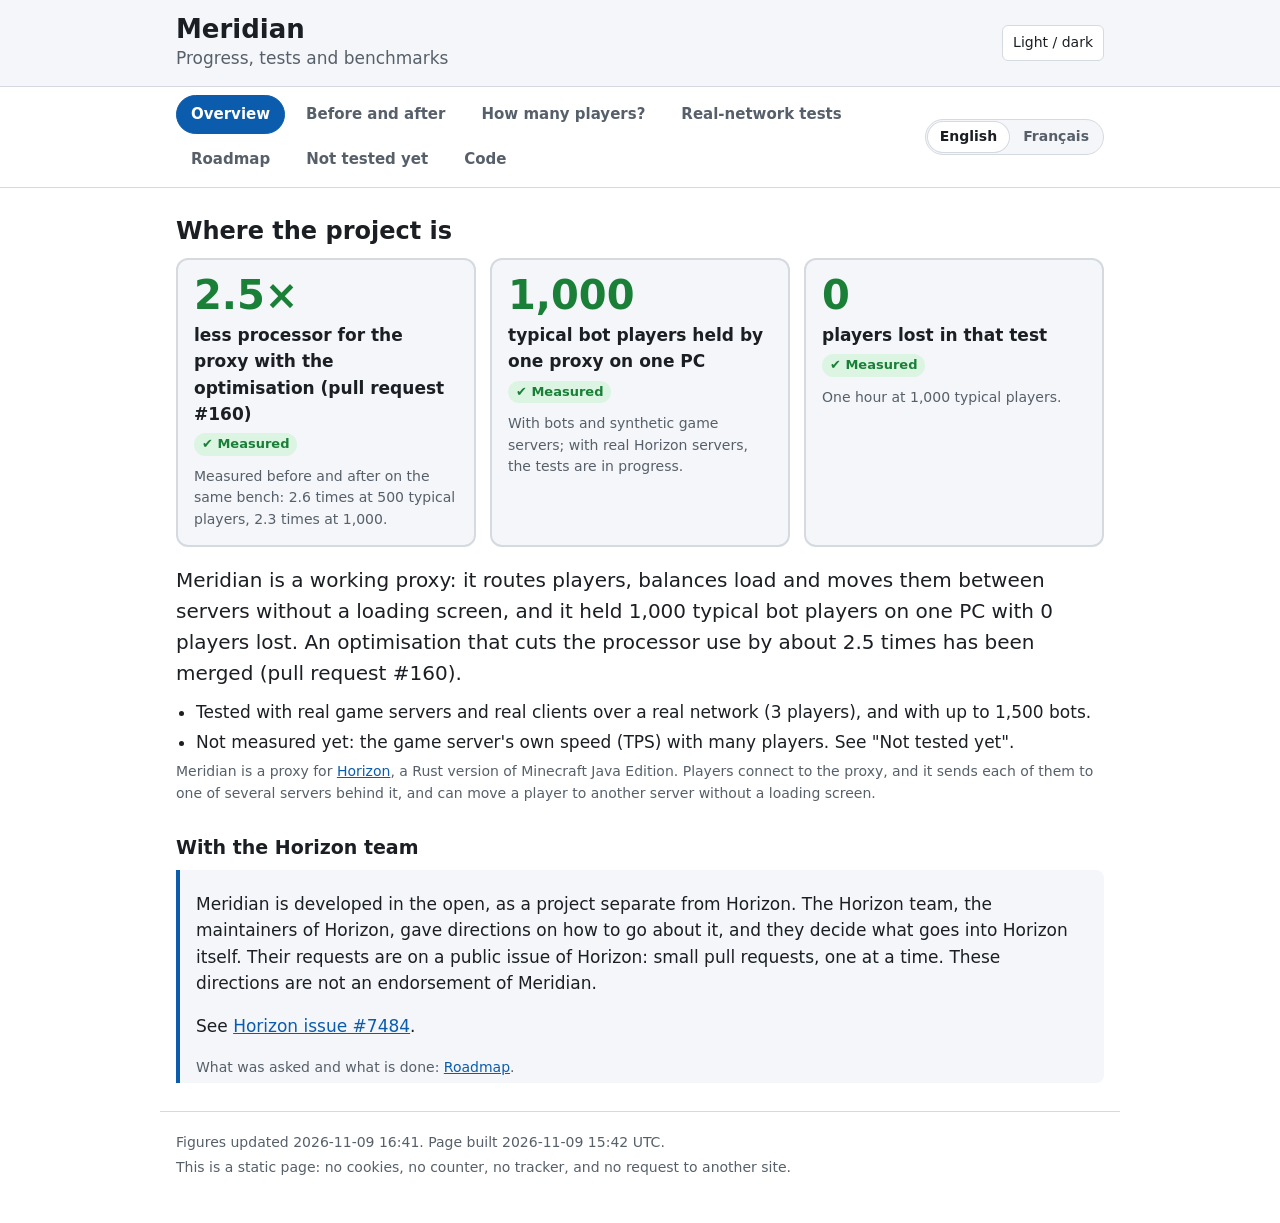
==== commit e91db59a: "Update the progress page: statuses" ====
--- a/index.html
+++ b/index.html
@@ -32,7 +32,7 @@
 <section id="links"><h2>Code and documents</h2><ul class="plain open"><li><a href="https://github.com/Akirabane/Meridian">Meridian on GitHub</a>: the code, the issues and the pull requests.</li><li><a href="https://github.com/Akirabane/Meridian/tree/main/docs">The documents</a>: how to run it, the design, the test rigs.</li><li><a href="https://github.com/Akirabane/Meridian/blob/main/docs/LOAD-1000.md">The 1,000 players test</a> and <a href="https://github.com/Akirabane/Meridian/blob/main/docs/REAL-NETWORK-RUN.md">the real-network run</a>, in detail.</li><li><a href="https://github.com/horizon-rust/horizon">Horizon</a>: the game that Meridian is a proxy for.</li></ul></section>
 </main>
 <footer class="wrap foot">
-  <p>Figures updated 2026-11-09 16:41. Page built 2026-11-09 15:41 UTC.</p>
+  <p>Figures updated 2026-11-09 16:41. Page built 2026-11-09 15:42 UTC.</p>
   <p>This is a static page: no cookies, no counter, no tracker, and no request to another site.</p>
 </footer>
 <script src="site.js?v=10bce1dd"></script>
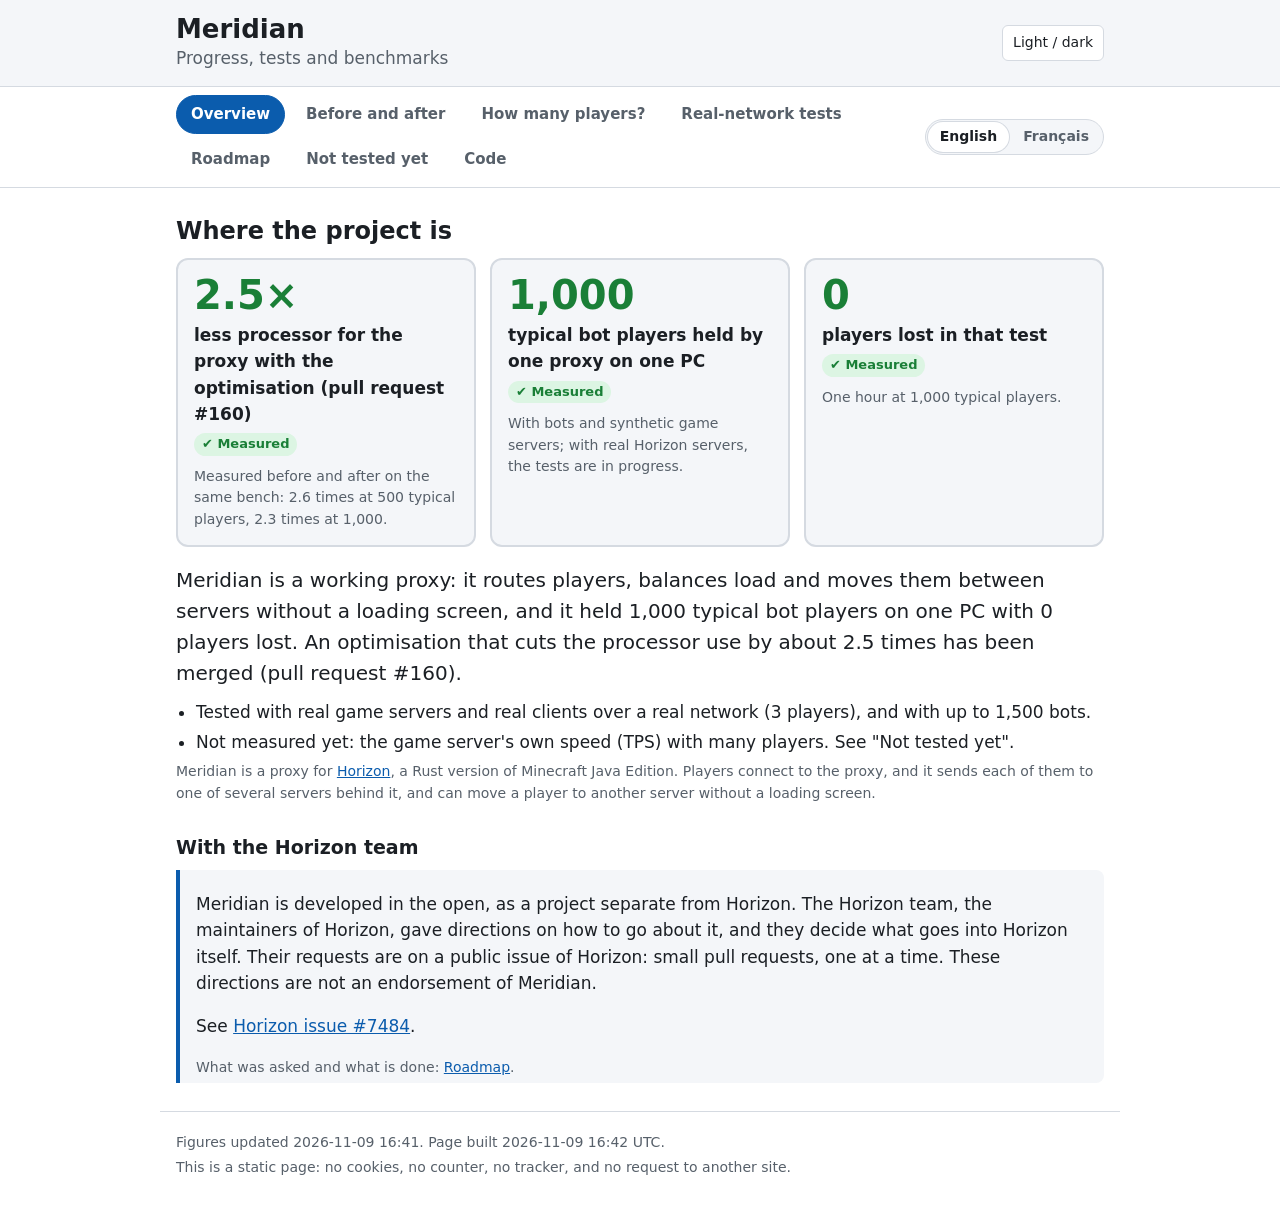
==== commit bdd342c9: "Update the progress page: statuses" ====
--- a/index.html
+++ b/index.html
@@ -32,7 +32,7 @@
 <section id="links"><h2>Code and documents</h2><ul class="plain open"><li><a href="https://github.com/Akirabane/Meridian">Meridian on GitHub</a>: the code, the issues and the pull requests.</li><li><a href="https://github.com/Akirabane/Meridian/tree/main/docs">The documents</a>: how to run it, the design, the test rigs.</li><li><a href="https://github.com/Akirabane/Meridian/blob/main/docs/LOAD-1000.md">The 1,000 players test</a> and <a href="https://github.com/Akirabane/Meridian/blob/main/docs/REAL-NETWORK-RUN.md">the real-network run</a>, in detail.</li><li><a href="https://github.com/horizon-rust/horizon">Horizon</a>: the game that Meridian is a proxy for.</li></ul></section>
 </main>
 <footer class="wrap foot">
-  <p>Figures updated 2026-11-09 16:41. Page built 2026-11-09 15:42 UTC.</p>
+  <p>Figures updated 2026-11-09 16:41. Page built 2026-11-09 16:42 UTC.</p>
   <p>This is a static page: no cookies, no counter, no tracker, and no request to another site.</p>
 </footer>
 <script src="site.js?v=10bce1dd"></script>
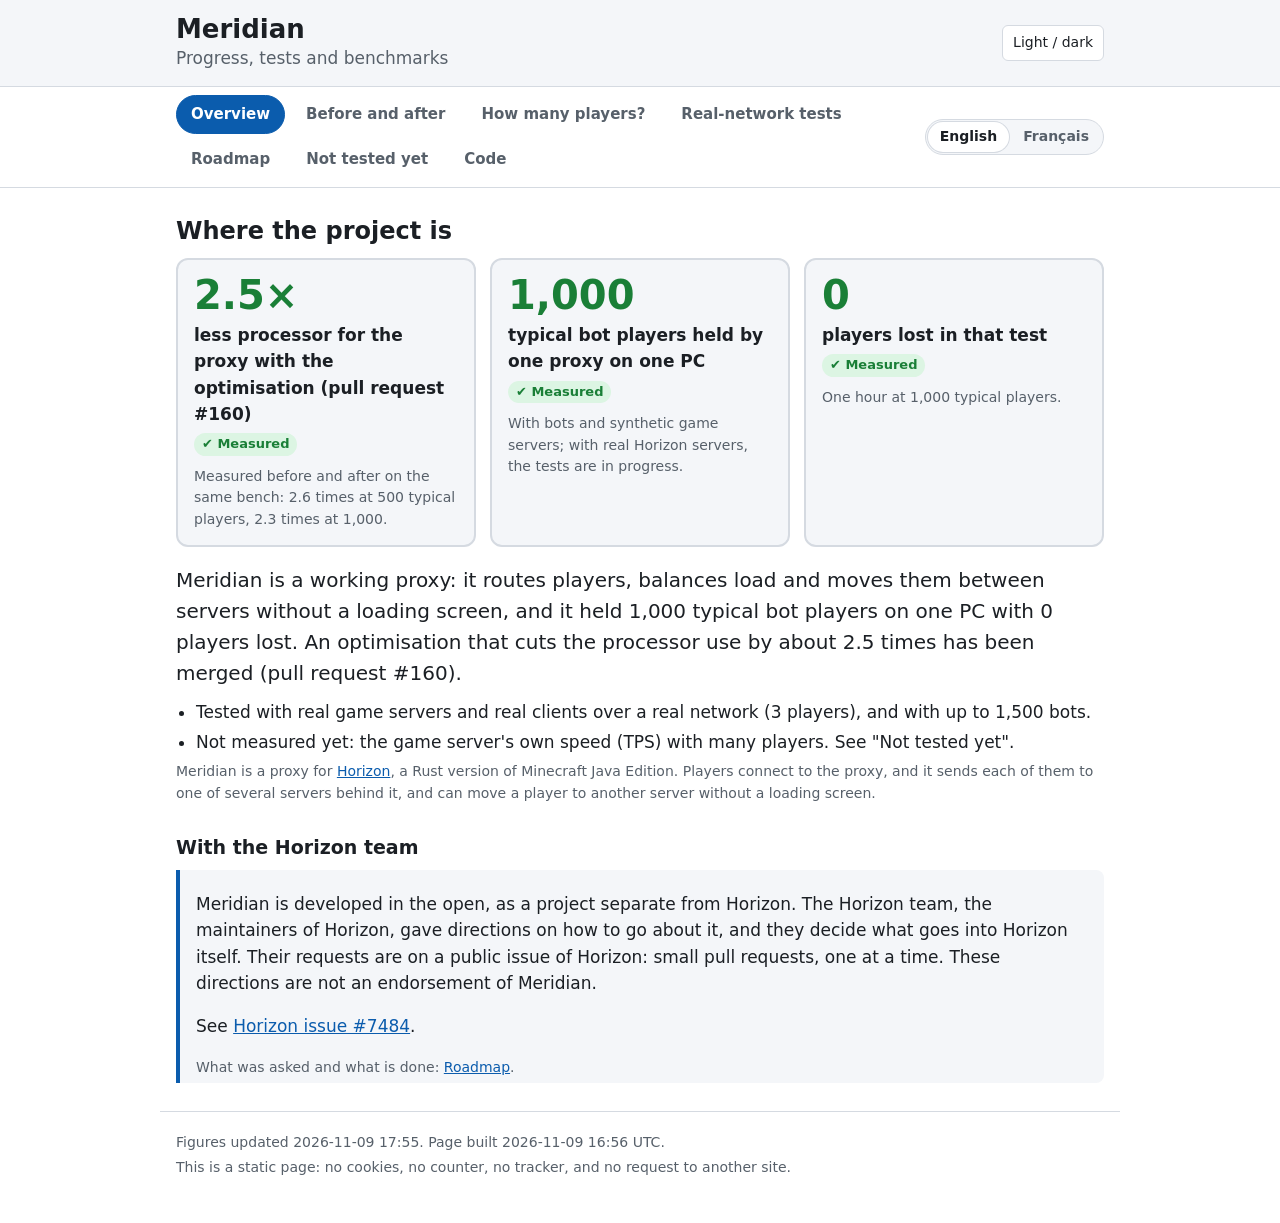
==== commit d44ea6ed: "Update the progress page: statuses" ====
--- a/index.html
+++ b/index.html
@@ -27,12 +27,12 @@
 <section id="compare"><h2>Before and after the optimisation</h2><p class="muted">Before (main) (commit 57930e6) &middot; After (writes of one read grouped) (commit c38a01e (merged, #160))</p><p class="lead">With game servers that send a tick&#x27;s packets together, as real servers do, the proxy now spends about 2.5 times less processor per packet: 1,000 typical players need about 2.6 cores instead of 6.2.</p><div class="hero"><div class="tile"><h3>Processor for 1,000 players</h3><p class="small">of the 8 cores the proxy may use</p><div class="ba"><div class="bside"><span class="who">Before</span><span class="bnum">6.17 cores</span></div><span class="arrow" aria-hidden="true">&rarr;</span><div class="aside"><span class="who">After</span><span class="anum good">2.62 cores</span></div></div><p class="change">2.4 times fewer cores</p><span class="badge good"><span aria-hidden="true">&#10004;</span> Measured</span></div><div class="tile"><h3>Cost of one packet</h3><p class="small">500 typical players</p><div class="ba"><div class="bside"><span class="who">Before</span><span class="bnum">20.31 us</span></div><span class="arrow" aria-hidden="true">&rarr;</span><div class="aside"><span class="who">After</span><span class="anum good">7.92 us</span></div></div><p class="change">2.6 times less processor</p><span class="badge good"><span aria-hidden="true">&#10004;</span> Measured</span></div><div class="tile"><h3>Slowest 1 % of round trips</h3><p class="small">500 typical players</p><div class="ba"><div class="bside"><span class="who">Before</span><span class="bnum">15.09 ms</span></div><span class="arrow" aria-hidden="true">&rarr;</span><div class="aside"><span class="who">After</span><span class="anum good">2.67 ms</span></div></div><p class="change">5.7 times lower</p><span class="badge good"><span aria-hidden="true">&#10004;</span> Measured</span></div><div class="tile"><h3>Packets sent in one go</h3><p class="small">to each player</p><div class="ba"><div class="bside"><span class="who">Before</span><span class="bnum">1 packet</span></div><span class="arrow" aria-hidden="true">&rarr;</span><div class="aside"><span class="who">After</span><span class="anum good">12.5 to 17.1 packets</span></div></div><p class="change">12 to 17 packets in each write instead of 1</p><span class="badge good"><span aria-hidden="true">&#10004;</span> Measured</span></div><div class="tile"><h3>Memory per player</h3><p class="small">the price of the change</p><div class="ba"><div class="bside"><span class="who">Before</span><span class="bnum">524 KB</span></div><span class="arrow" aria-hidden="true">&rarr;</span><div class="aside"><span class="who">After</span><span class="anum good">532 KB</span></div></div><p class="change">+1.3 % (5 % allowed)</p><span class="badge good"><span aria-hidden="true">&#10004;</span> Measured</span></div></div><div class="verdict"><p>Nothing is lost for it: the same packets reach the players, no player was dropped, and the memory per player stays within about 1 % of before.</p><p>Where there is nothing to group, nothing changes. This was measured on one PC with bots and checked with a real server; it is merged (pull request #160).</p></div><h3 class="sub">Every measure, one by one</h3><article class="crow"><div class="crow-head"><h3>Processor per packet, 500 typical players</h3><span class="gain">2.6 times less processor</span></div><div class="pair"><div class="side before"><span class="chip before">Before</span><div class="val"><strong class="big">20.31 us</strong> <span class="badge good"><span aria-hidden="true">&#10004;</span> Measured</span></div><div class="bar" aria-hidden="true"><span class="fill good" style="width:100.0%"></span></div></div><div class="mid" aria-hidden="true">&rarr;</div><div class="side after"><span class="chip after">After</span><div class="val"><strong class="big">7.92 us</strong> <span class="badge good"><span aria-hidden="true">&#10004;</span> Measured</span></div><div class="bar" aria-hidden="true"><span class="fill good" style="width:39.0%"></span></div></div></div><p class="small">servers that write once a tick (every 50 ms), as real ones do</p></article><article class="crow"><div class="crow-head"><h3>Processor per packet, 1,000 typical players</h3><span class="gain">2.3 times less processor</span></div><div class="pair"><div class="side before"><span class="chip before">Before</span><div class="val"><strong class="big">19.03 us</strong> <span class="badge good"><span aria-hidden="true">&#10004;</span> Measured</span></div><div class="bar" aria-hidden="true"><span class="fill good" style="width:100.0%"></span></div></div><div class="mid" aria-hidden="true">&rarr;</div><div class="side after"><span class="chip after">After</span><div class="val"><strong class="big">8.11 us</strong> <span class="badge good"><span aria-hidden="true">&#10004;</span> Measured</span></div><div class="bar" aria-hidden="true"><span class="fill good" style="width:42.6%"></span></div></div></div></article><article class="crow"><div class="crow-head"><h3>Proxy cores, 1,000 typical players</h3><span class="gain">2.4 times fewer cores</span></div><div class="pair"><div class="side before"><span class="chip before">Before</span><div class="val"><strong class="big">6.17 cores</strong> <span class="badge warn"><span aria-hidden="true">&#9650;</span> Measured, to watch</span></div><div class="bar" aria-hidden="true"><span class="fill warn" style="width:77.1%"></span><i class="tick" style="left:100.0%"></i></div></div><div class="mid" aria-hidden="true">&rarr;</div><div class="side after"><span class="chip after">After</span><div class="val"><strong class="big">2.62 cores</strong> <span class="badge good"><span aria-hidden="true">&#10004;</span> Measured</span></div><div class="bar" aria-hidden="true"><span class="fill good" style="width:32.8%"></span><i class="tick" style="left:100.0%"></i></div></div></div><p class="small">the 8 threads the proxy was given: 8 cores (the tick on the bars).</p></article><article class="crow"><div class="crow-head"><h3>Packets per write to the players</h3><span class="gain">12 to 17 packets in each write instead of 1</span></div><div class="pair"><div class="side before"><span class="chip before">Before</span><div class="val"><strong class="big">1 packet</strong> <span class="badge good"><span aria-hidden="true">&#10004;</span> Measured</span></div><div class="bar" aria-hidden="true"><span class="fill good" style="width:5.8%"></span></div></div><div class="mid" aria-hidden="true">&rarr;</div><div class="side after"><span class="chip after">After</span><div class="val"><strong class="big">12.5 to 17.1 packets</strong> <span class="badge good"><span aria-hidden="true">&#10004;</span> Measured</span></div><div class="bar" aria-hidden="true"><span class="fill good" style="width:100.0%"></span></div></div></div><p class="small">with a real game server: about 15 (15.5 measured over the first scenario of the real-network run)</p></article><article class="crow"><div class="crow-head"><h3>Memory per player, 1,000 typical players</h3><span class="gain">+1.3 % (5 % allowed)</span></div><div class="pair"><div class="side before"><span class="chip before">Before</span><div class="val"><strong class="big">524 KB</strong> <span class="badge good"><span aria-hidden="true">&#10004;</span> Measured</span></div><div class="bar" aria-hidden="true"><span class="fill good" style="width:98.5%"></span></div></div><div class="mid" aria-hidden="true">&rarr;</div><div class="side after"><span class="chip after">After</span><div class="val"><strong class="big">532 KB</strong> <span class="badge good"><span aria-hidden="true">&#10004;</span> Measured</span></div><div class="bar" aria-hidden="true"><span class="fill good" style="width:100.0%"></span></div></div></div><p class="small">at 500 players: 514 before, 499 after. The first version cost +19 %; it was fixed.</p></article><article class="crow"><div class="crow-head"><h3>Latency p99 through the proxy, 500 typical players</h3><span class="gain">5.7 times lower</span></div><div class="pair"><div class="side before"><span class="chip before">Before</span><div class="val"><strong class="big">15.09 ms</strong> <span class="badge good"><span aria-hidden="true">&#10004;</span> Measured</span></div><div class="bar" aria-hidden="true"><span class="fill good" style="width:100.0%"></span></div></div><div class="mid" aria-hidden="true">&rarr;</div><div class="side after"><span class="chip after">After</span><div class="val"><strong class="big">2.67 ms</strong> <span class="badge good"><span aria-hidden="true">&#10004;</span> Measured</span></div><div class="bar" aria-hidden="true"><span class="fill good" style="width:17.7%"></span></div></div></div><p class="small">p99: 99 round trips in 100 are faster than this. The 50 ms server tick is part of these figures.</p></article><article class="crow"><div class="crow-head"><h3>Latency, 1,000 typical players</h3><span class="gain">not judgeable</span></div><div class="pair"><div class="side before"><span class="chip before">Before</span><div class="val"><strong class="big">no number</strong> <span class="badge warn"><span aria-hidden="true">&#9650;</span> Not judgeable</span></div><div class="bar empty" aria-hidden="true"></div></div><div class="mid" aria-hidden="true">&rarr;</div><div class="side after"><span class="chip after">After</span><div class="val"><strong class="big">no number</strong> <span class="badge warn"><span aria-hidden="true">&#9650;</span> Not judgeable</span></div><div class="bar empty" aria-hidden="true"></div></div></div><p class="small">the bots run on the same PC and were the limit</p></article><article class="crow control"><div class="crow-head"><h3>Control: servers that send each packet alone <span class="tag">control</span></h3><span class="gain same">no change</span></div><div class="pair"><div class="side before"><span class="chip before">Before</span><div class="val"><strong class="big">24.58 us</strong> <span class="badge good"><span aria-hidden="true">&#10004;</span> Measured</span></div><div class="bar" aria-hidden="true"><span class="fill good" style="width:99.4%"></span></div></div><div class="mid" aria-hidden="true">&rarr;</div><div class="side after"><span class="chip after">After</span><div class="val"><strong class="big">24.72 us</strong> <span class="badge good"><span aria-hidden="true">&#10004;</span> Measured</span></div><div class="bar" aria-hidden="true"><span class="fill good" style="width:100.0%"></span></div></div></div><p class="small">nothing to group here, so nothing should change: it shows that the gain comes from the grouping alone</p></article><p class="small">A <b>control</b> row is a case where nothing should change. It shows that the gain comes from the change alone.</p></section>
 <section id="players"><h2>How many players?</h2><p>We test with bots that act like players, on one PC. Each number says how sure we are of it:</p><ul class="legend"><li><span class="badge good"><span aria-hidden="true">&#10004;</span> Measured</span> We ran it and counted. No player was lost.</li><li><span class="badge warn"><span aria-hidden="true">&#9650;</span> Not judgeable</span> We ran it, but the test PC was the limit, so the result says nothing about the proxy.</li><li><span class="badge grey"><span aria-hidden="true">&#8776;</span> Extrapolated</span> An estimate from the cost of one player. Not run.</li></ul><div class="cards"><article class="card"><h3>Light players</h3><p class="muted">little traffic: 20 small packets and 2 chunks a second each (the first benchmark&#x27;s profile)</p><div class="line"><div class="lead">Shown to work</div><div><strong class="big">1,500 players</strong> <span class="badge good"><span aria-hidden="true">&#10004;</span> Measured</span><div class="small">2.39 cores of processor</div><div class="small">2.39 cores of the proxy, before the optimisation (it changes little for light traffic)</div></div></div><div class="line"><div class="lead">Not shown</div><div><strong class="big">2,000 players</strong> <span class="badge warn"><span aria-hidden="true">&#9650;</span> Not judgeable</span><div class="small">the test machine was the limit: the proxy itself had room (3.5 cores)</div></div></div></article><article class="card"><h3>Typical players</h3><p class="muted">stand and walk about half of the time; built from one real client (275 small packets and 3.5 chunks a second each)</p><div class="line"><div class="lead">Shown to work</div><div><strong class="big">1,000 players</strong> <span class="badge good"><span aria-hidden="true">&#10004;</span> Measured</span><div class="small">2.62 cores of processor</div><div class="small">2.62 cores with the optimisation (commit c38a01e, merged as pull request #160); 6.2 cores before. Its latency could not be judged: the bots were the limit.</div></div></div></article><article class="card"><h3>Heavy players</h3><p class="muted">walking more than half of the time (the stress profile)</p><div class="line"><div class="lead">Shown to work</div><div><strong class="big">500 players</strong> <span class="badge good"><span aria-hidden="true">&#10004;</span> Measured</span><div class="small">6.4 cores of processor</div><div class="small">6.40 cores before the optimisation, servers writing each packet alone; 1,000 heavy players were not run</div></div></div></article></div><h3 class="sub">What 1,000 typical players cost</h3><div class="costs"><div class="cost"><div class="cname">Processor</div><div><strong class="big">2.62 cores</strong> <span class="badge good"><span aria-hidden="true">&#10004;</span> Measured</span><div class="bar" aria-hidden="true"><span class="fill good" style="width:32.8%"></span></div><div class="small">33 % of 8 cores (the 8 threads the proxy was given on the test PC).</div><div class="small">6.2 cores before the optimisation; in online mode (encryption) about 1.4 more cores is an estimate</div></div></div><div class="cost"><div class="cname">Memory</div><div><strong class="big">0.53 GB</strong> <span class="badge good"><span aria-hidden="true">&#10004;</span> Measured</span><div class="bar" aria-hidden="true"><span class="fill good" style="width:6.6%"></span></div><div class="small">7 % of 8 GB (the VPS).</div></div></div><div class="cost"><div class="cname">Bandwidth, each way</div><div><strong class="big">660 Mbit/s</strong> <span class="badge bad"><span aria-hidden="true">&#10006;</span> Measured, over the limit</span><div class="bar" aria-hidden="true"><span class="fill bad" style="width:100.0%"></span><i class="tick" style="left:75.8%"></i></div><div class="small">132 % of 500 Mbit/s (the Internet line).</div><div class="small">about 83 MB/s to the players, and as much from the servers to the proxy; counted before compression, so on the wire it is less</div></div></div></div><h3 class="sub">What that means for smaller machines</h3><ul class="plain"><li><strong>On a 500 Mbit/s line:</strong> about 500 to 600 typical players <span class="badge grey"><span aria-hidden="true">&#8776;</span> Extrapolated</span></li><li><strong>On the VPS (4 shared cores):</strong> about 300 to 500 typical players <span class="badge grey"><span aria-hidden="true">&#8776;</span> Extrapolated</span></li></ul><h3 class="sub">The machines</h3><div class="cards"><article class="card"><h4>The test PC</h4><ul class="plain"><li>Windows 11</li><li>Intel i9-14900KF: 8 fast cores (2 threads each) + 16 efficiency cores</li><li>64 GB of memory</li><li>The proxy was given 8 threads (4 fast cores); the bots used the other cores</li></ul></article><article class="card"><h4>The VPS</h4><ul class="plain"><li>A KVM virtual machine, Linux (Ubuntu 26.04 LTS, kernel 7.0)</li><li>4 virtual cores (1 thread each), shown as Intel Core Processor (Haswell) at 3.0 GHz; the exact model is hidden by the host</li><li>8 GB of memory (7.6 GiB usable), no swap</li><li>75 GB disk, NVMe according to the provider&#x27;s offer (the virtual disk does not say)</li><li>Network: up to about 3 Gbit/s according to the provider&#x27;s offer; not measured</li><li>Cores are shared: no sign of contention at rest (0.0 % stolen time), not tested under load</li></ul></article><article class="card"><h4>The Internet line</h4><ul class="plain"><li>500 Mbit/s down and up (advertised)</li></ul></article></div></section>
 <section id="real"><h2>Real-network tests</h2><p>Real game servers, real game clients, a real network between them. Few players, but no bots and no shortcut.</p><p class="muted">real network run (VPS + PC), 8 November</p><div class="rows"><div class="row"><div class="rname">Real players in the test</div><div><strong class="big">3 players</strong> <span class="badge good"><span aria-hidden="true">&#10004;</span> Measured</span></div></div><div class="row"><div class="rname">Moves from one server to another and back</div><div><strong class="big">more than 50 moves between two servers, all succeeded</strong> <span class="badge good"><span aria-hidden="true">&#10004;</span> Measured</span><div class="small">Time in seconds: 1.4 to 2.1</div><div class="small">18 + 34 seen from the clients, 20 + 34 seen from the proxy.</div></div></div><div class="row"><div class="rname">A server that stops with players on it</div><div><strong class="big">3 of 3 moved out when server B stopped</strong> <span class="badge good"><span aria-hidden="true">&#10004;</span> Measured</span></div></div><div class="row"><div class="rname">How fast the players were moved out</div><div><strong class="big">1.5 s per player, one every 2 s</strong> <span class="badge good"><span aria-hidden="true">&#10004;</span> Measured</span></div></div><div class="row"><div class="rname">A server that stops at once</div><div><strong class="big">3 of 3 players fell back to the other server, no title screen</strong> <span class="badge good"><span aria-hidden="true">&#10004;</span> Measured</span><div class="small">Time in seconds: 0.011 to 0.123 (proxy side)</div><div class="small">One player was still being moved when the server kicked him: the fix from this week caught it (123 ms).</div></div></div><div class="row"><div class="rname">A server that crashes</div><div><strong class="big">3 of 3 players fell back after the server process was killed</strong> <span class="badge good"><span aria-hidden="true">&#10004;</span> Measured</span><div class="small">Time in seconds: 0.021 to 0.025 (proxy side), 0.9 to 1.7 seen on screen</div></div></div><div class="row"><div class="rname">Quick reconnections</div><div><strong class="big">5 of 5 quick reconnections joined, no error</strong> <span class="badge good"><span aria-hidden="true">&#10004;</span> Measured</span><div class="small">The client came back under another name, so this checks the reconnection, not a returning player&#x27;s data.</div></div></div><div class="row"><div class="rname">Packets grouped in each write</div><div><strong class="big">about 15 packets in each write</strong> <span class="badge good"><span aria-hidden="true">&#10004;</span> Measured</span><div class="small">15.5 measured over the first scenario.</div></div></div><div class="row"><div class="rname">Memory of the proxy</div><div><strong class="big">11 MB with 3 players at rest; 67 to 105 MB at rest after 20 to 60 transfers</strong> <span class="badge warn"><span aria-hidden="true">&#9650;</span> Measured, to watch</span><div class="small">A plateau, not a steady climb (it fell back to 91 MB after more transfers). Not yet compared with the old proxy.</div></div></div></div><p class="small">Real server on the VPS, one on the PC, 3 real clients, final proxy. Not tested here: the game server&#x27;s own speed (TPS), many players.</p><div class="rpart" id="real-load"><h3 class="part">Load with a real Horizon server</h3><p>Bots, not people, and no network: 50 bots that fly and explore, on one real Horizon server, all on one PC. The same bots with the same seeds, first connected straight to the server, then through the proxy.</p><p class="muted">Test L2-1, 8 November 2026: 5 minutes of warm-up, then 10 minutes measured.</p><p class="lead">50 players on a real server: the same speed with and without the proxy.</p><div class="tablewrap"><table class="lt"><thead><tr><th scope="col">Measure</th><th scope="col">Direct</th><th scope="col">Through the proxy</th></tr></thead><tbody><tr><th scope="row">Server speed, mean</th><td><strong>20 TPS</strong> <span class="badge good"><span aria-hidden="true">&#10004;</span> Measured</span><div class="small">lowest 19.95</div></td><td><strong>20 TPS</strong> <span class="badge good"><span aria-hidden="true">&#10004;</span> Measured</span><div class="small">lowest 19.93</div></td></tr><tr><th scope="row">Server tick, mean</th><td><strong>16.9 ms</strong> <span class="badge good"><span aria-hidden="true">&#10004;</span> Measured</span></td><td><strong>17.1 ms</strong> <span class="badge good"><span aria-hidden="true">&#10004;</span> Measured</span></td></tr><tr><th scope="row">Server tick, 95th percentile</th><td><strong>19.5 ms</strong> <span class="badge good"><span aria-hidden="true">&#10004;</span> Measured</span></td><td><strong>19.9 ms</strong> <span class="badge good"><span aria-hidden="true">&#10004;</span> Measured</span></td></tr><tr><th scope="row">Server processor</th><td><strong>0.4 cores</strong> <span class="badge good"><span aria-hidden="true">&#10004;</span> Measured</span></td><td><strong>0.44 cores</strong> <span class="badge good"><span aria-hidden="true">&#10004;</span> Measured</span></td></tr><tr><th scope="row">Server memory</th><td><strong>830 to 871 MB</strong> <span class="badge good"><span aria-hidden="true">&#10004;</span> Measured</span></td><td><strong>823 to 863 MB</strong> <span class="badge good"><span aria-hidden="true">&#10004;</span> Measured</span></td></tr><tr><th scope="row">Chunks the bots received</th><td><strong>315,766 chunks</strong> <span class="badge good"><span aria-hidden="true">&#10004;</span> Measured</span></td><td><strong>315,710 chunks</strong> <span class="badge good"><span aria-hidden="true">&#10004;</span> Measured</span></td></tr><tr><th scope="row">Data the bots received</th><td><strong>3,545 MB</strong> <span class="badge good"><span aria-hidden="true">&#10004;</span> Measured</span></td><td><strong>3,550 MB</strong> <span class="badge good"><span aria-hidden="true">&#10004;</span> Measured</span></td></tr><tr><th scope="row">Bots lost, of 50</th><td><strong>0 bots</strong> <span class="badge good"><span aria-hidden="true">&#10004;</span> Measured</span></td><td><strong>0 bots</strong> <span class="badge good"><span aria-hidden="true">&#10004;</span> Measured</span></td></tr><tr><th scope="row">Proxy processor</th><td class="muted">&ndash;</td><td><strong>0.21 cores</strong> <span class="badge good"><span aria-hidden="true">&#10004;</span> Measured</span></td></tr><tr><th scope="row">Proxy memory</th><td class="muted">&ndash;</td><td><strong>92 MB</strong> <span class="badge good"><span aria-hidden="true">&#10004;</span> Measured</span></td></tr></tbody></table></div><p class="honest">One run of each, 50 bots on one server, all on one PC (no network). The server was not pushed to its limit, and the bots fly in creative mode: no mining, building or fighting. The added latency is not measured here: the server&#x27;s own ping counts whole milliseconds.</p></div><div class="rpart" id="real-limit"><h3 class="part">The limit of one real Horizon server</h3><p>The same bots, more of them on one server, through the proxy: where does the server stop keeping its pace of 20 ticks a second (a tick has 50 ms)?</p><p class="muted">Test L2-1b, 8 November 2026: 75, 100 and 125 bots on one real server, through the proxy, 10 minutes measured each (50 is test L2-1).</p><p class="lead">One real server holds about 100 players comfortably on this PC, and about 125 at its edge: 1,000 players need 10 to 12 servers, not 20.</p><div class="tablewrap"><table class="lt"><thead><tr><th scope="col">Measure</th><th scope="col">50 players</th><th scope="col">75 players</th><th scope="col">100 players</th><th scope="col">125 players</th></tr></thead><tbody><tr><th scope="row">Server speed, mean</th><td><strong>20 TPS</strong> <span class="badge good"><span aria-hidden="true">&#10004;</span> Measured</span></td><td><strong>20 TPS</strong> <span class="badge good"><span aria-hidden="true">&#10004;</span> Measured</span></td><td><strong>20 TPS</strong> <span class="badge good"><span aria-hidden="true">&#10004;</span> Measured</span></td><td><strong>20 TPS</strong> <span class="badge good"><span aria-hidden="true">&#10004;</span> Measured</span></td></tr><tr><th scope="row">Server speed, lowest second</th><td><strong>19.93 TPS</strong> <span class="badge good"><span aria-hidden="true">&#10004;</span> Measured</span></td><td><strong>16.6 TPS</strong> <span class="badge good"><span aria-hidden="true">&#10004;</span> Measured</span></td><td><strong>19.56 TPS</strong> <span class="badge good"><span aria-hidden="true">&#10004;</span> Measured</span></td><td><strong>18.36 TPS</strong> <span class="badge good"><span aria-hidden="true">&#10004;</span> Measured</span></td></tr><tr><th scope="row">Server tick, mean</th><td><strong>17.1 ms</strong> <span class="badge good"><span aria-hidden="true">&#10004;</span> Measured</span></td><td><strong>20.6 ms</strong> <span class="badge good"><span aria-hidden="true">&#10004;</span> Measured</span></td><td><strong>29.4 ms</strong> <span class="badge good"><span aria-hidden="true">&#10004;</span> Measured</span></td><td><strong>41.1 ms</strong> <span class="badge warn"><span aria-hidden="true">&#9650;</span> Measured, to watch</span></td></tr><tr><th scope="row">Server tick, 95th percentile</th><td><strong>19.9 ms</strong> <span class="badge good"><span aria-hidden="true">&#10004;</span> Measured</span></td><td><strong>23 ms</strong> <span class="badge good"><span aria-hidden="true">&#10004;</span> Measured</span></td><td><strong>33.5 ms</strong> <span class="badge good"><span aria-hidden="true">&#10004;</span> Measured</span></td><td><strong>47.2 ms</strong> <span class="badge warn"><span aria-hidden="true">&#9650;</span> Measured, to watch</span></td></tr><tr><th scope="row">Server processor</th><td><strong>0.44 cores</strong> <span class="badge good"><span aria-hidden="true">&#10004;</span> Measured</span></td><td><strong>0.48 cores</strong> <span class="badge good"><span aria-hidden="true">&#10004;</span> Measured</span></td><td><strong>0.71 cores</strong> <span class="badge good"><span aria-hidden="true">&#10004;</span> Measured</span></td><td><strong>0.97 cores</strong> <span class="badge good"><span aria-hidden="true">&#10004;</span> Measured</span></td></tr><tr><th scope="row">Server memory</th><td><strong>823 MB</strong> <span class="badge good"><span aria-hidden="true">&#10004;</span> Measured</span></td><td><strong>908 MB</strong> <span class="badge good"><span aria-hidden="true">&#10004;</span> Measured</span></td><td><strong>1,017 MB</strong> <span class="badge good"><span aria-hidden="true">&#10004;</span> Measured</span></td><td><strong>1,060 MB</strong> <span class="badge good"><span aria-hidden="true">&#10004;</span> Measured</span></td></tr><tr><th scope="row">Proxy processor</th><td><strong>0.21 cores</strong> <span class="badge good"><span aria-hidden="true">&#10004;</span> Measured</span></td><td><strong>0.31 cores</strong> <span class="badge good"><span aria-hidden="true">&#10004;</span> Measured</span></td><td><strong>0.44 cores</strong> <span class="badge good"><span aria-hidden="true">&#10004;</span> Measured</span></td><td><strong>0.65 cores</strong> <span class="badge good"><span aria-hidden="true">&#10004;</span> Measured</span></td></tr><tr><th scope="row">Proxy memory</th><td><strong>92 MB</strong> <span class="badge good"><span aria-hidden="true">&#10004;</span> Measured</span></td><td><strong>139 MB</strong> <span class="badge good"><span aria-hidden="true">&#10004;</span> Measured</span></td><td><strong>188 MB</strong> <span class="badge good"><span aria-hidden="true">&#10004;</span> Measured</span></td><td><strong>252 MB</strong> <span class="badge good"><span aria-hidden="true">&#10004;</span> Measured</span></td></tr><tr><th scope="row">Bots lost</th><td><strong>0 bots</strong> <span class="badge good"><span aria-hidden="true">&#10004;</span> Measured</span></td><td><strong>0 bots</strong> <span class="badge good"><span aria-hidden="true">&#10004;</span> Measured</span></td><td><strong>0 bots</strong> <span class="badge good"><span aria-hidden="true">&#10004;</span> Measured</span></td><td><strong>0 bots</strong> <span class="badge good"><span aria-hidden="true">&#10004;</span> Measured</span></td></tr></tbody></table></div><p class="honest">One run of each size, on one PC, the bots in creative mode. Other programs ran on the PC during some of the windows, the 125-player one the most, so the edge is the least clean figure: a calm repeat would settle it. The proxy&#x27;s share of a core per player is higher with real servers (about 0.4 to 0.5 % of a core) than with synthetic ones.</p></div></section>
-<section id="roadmap"><h2>Roadmap</h2><p class="lead">What is done and validated, what is in progress, and what is planned.</p><p class="small">A task is marked done only when it is finished and validated (merged and checked), with a public proof and its date.</p><p class="legend4">Every task goes through four states: <span class="badge pill grey"><span aria-hidden="true">&#9675;</span> Planned</span> <span class="badge pill warn"><span aria-hidden="true">&#9680;</span> In progress</span> <span class="badge pill test"><span aria-hidden="true">&#9673;</span> In test</span> <span class="badge pill good"><span aria-hidden="true">&#10004;</span> Done</span></p><p class="inpanel"><a href="#horizon">With the Horizon team</a> &middot; <a href="#plan">The roadmap of Meridian</a></p><div class="rpart" id="horizon"><h3 class="part">With the Horizon team</h3><div class="rblock" id="requested"><h4 class="sub">Requested by the Horizon team and validated</h4><p class="small">A request is validated when its pull request is merged into Horizon.</p><div class="ritems"><article class="ritem done" id="transfer-stack"><div class="rhead"><span class="badge pill good"><span aria-hidden="true">&#10004;</span> Done</span><h5>The seamless transfer, in a stack of pull requests</h5></div><p>A player moves from one Horizon server to another without a loading screen. The stack of seven pull requests was reviewed and merged by the Horizon team between 4 and 5 November.</p><p class="small proofs">Proofs: <a href="https://github.com/horizon-rust/horizon/pull/8693">Horizon pull request #8693</a>, <a href="https://github.com/horizon-rust/horizon/pull/8700">Horizon pull request #8700</a>, <a href="https://github.com/horizon-rust/horizon/pull/8709">Horizon pull request #8709</a>, <a href="https://github.com/horizon-rust/horizon/pull/8716">Horizon pull request #8716</a>, <a href="https://github.com/horizon-rust/horizon/pull/8730">Horizon pull request #8730</a>, <a href="https://github.com/horizon-rust/horizon/pull/8735">Horizon pull request #8735</a>, <a href="https://github.com/horizon-rust/horizon/pull/8742">Horizon pull request #8742</a> &middot; validated 2026-11-05</p></article><article class="ritem done" id="transfer-status"><div class="rhead"><span class="badge pill good"><span aria-hidden="true">&#10004;</span> Done</span><h5>A server tells the proxy its state (transfer-status)</h5></div><p>A Horizon server tells a proxy how many players it holds and whether it takes more, before players are sent to it.</p><p class="small proofs">Proof: <a href="https://github.com/horizon-rust/horizon/pull/10527">Horizon pull request #10527</a> &middot; validated 2026-11-06</p></article><article class="ritem done" id="transfer-refuse"><div class="rhead"><span class="badge pill good"><span aria-hidden="true">&#10004;</span> Done</span><h5>No move onto a full or stopping server</h5></div><p>A Horizon server turns down a player sent to it when it is full or stopping, and the player stays where they were.</p><p class="small proofs">Proof: <a href="https://github.com/horizon-rust/horizon/pull/11428">Horizon pull request #11428</a> &middot; validated 2026-11-07</p></article><article class="ritem done" id="stop-wait"><div class="rhead"><span class="badge pill good"><span aria-hidden="true">&#10004;</span> Done</span><h5>A stopping server waits for the proxy</h5></div><p>Before it stops, a Horizon server gives a proxy a few seconds to move its players to another server.</p><p class="small proofs">Proof: <a href="https://github.com/horizon-rust/horizon/pull/11713">Horizon pull request #11713</a> &middot; validated 2026-11-08</p></article><article class="ritem done" id="riders"><div class="rhead"><span class="badge pill good"><span aria-hidden="true">&#10004;</span> Done</span><h5>Riders turn as in the original game</h5></div><p>A fix in Horizon for players riding an animal or a vehicle, merged by the Horizon team.</p><p class="small proofs">Proof: <a href="https://github.com/horizon-rust/horizon/pull/12260">Horizon pull request #12260</a> &middot; validated 2026-11-08</p></article><article class="ritem done" id="recipe-book"><div class="rhead"><span class="badge pill good"><span aria-hidden="true">&#10004;</span> Done</span><h5>The recipe book on a Paper server</h5></div><p>Horizon&#x27;s recipe book takes the entries that the server sends, so it works on a Paper server. Merged by the Horizon team on 8 November.</p><p class="small proofs">Proof: <a href="https://github.com/horizon-rust/horizon/pull/12496">Horizon pull request #12496</a> &middot; validated 2026-11-08</p></article></div></div><div class="rblock" id="answered"><h4 class="sub">Done on our side, waiting for the team&#x27;s answer</h4><p class="small">What the Horizon team asked for on the issue, done and checked by us; their answer is still to come.</p><div class="ritems"><article class="ritem done" id="e2e-main"><div class="rhead"><span class="badge pill good"><span aria-hidden="true">&#10004;</span> Done</span><h5>The hand-over test on Horizon&#x27;s main branch</h5></div><p>The end-to-end test of moving a player between two Horizon servers, run on Horizon&#x27;s main branch as asked: 31 of 31 checks, in 3 runs out of 3.</p><p class="small proofs">Proof: <a href="https://github.com/horizon-rust/horizon/issues/7484#issuecomment-6679467068">the results, posted on the issue</a> &middot; validated 2026-11-06</p></article><article class="ritem done" id="real-network-runs"><div class="rhead"><span class="badge pill good"><span aria-hidden="true">&#10004;</span> Done</span><h5>Tests on a real network, twice</h5></div><p>Real Horizon servers, real game clients and a real network, on 6 and 7 November; the results are posted on the issue.</p><p class="small proofs">Proofs: <a href="https://github.com/horizon-rust/horizon/issues/7484#issuecomment-6694236033">the run of 6 November</a>, <a href="https://github.com/horizon-rust/horizon/issues/7484#issuecomment-6708112369">the run of 7 November</a>, <a href="https://github.com/Akirabane/Meridian/blob/main/docs/REAL-NETWORK-RUN.md">the runs, in detail</a> &middot; validated 2026-11-07</p></article><article class="ritem done" id="extension-point"><div class="rhead"><span class="badge pill good"><span aria-hidden="true">&#10004;</span> Done</span><h5>An extension point, and the servers&#x27; operators</h5></div><p>Meridian asks an extension whether a player may log in, where they go and which commands they may use, and it reads the operators of the servers.</p><p class="small proofs">Proofs: <a href="https://github.com/Akirabane/Meridian/pull/137">pull request #137</a>, <a href="https://github.com/Akirabane/Meridian/pull/144">pull request #144</a>, <a href="https://github.com/Akirabane/Meridian/pull/145">pull request #145</a>, <a href="https://github.com/Akirabane/Meridian/pull/120">pull request #120</a> &middot; validated 2026-11-07</p></article><article class="ritem done" id="news-issue"><div class="rhead"><span class="badge pill good"><span aria-hidden="true">&#10004;</span> Done</span><h5>One public issue for the news of the proxy</h5></div><p>The news of Meridian go to one issue of its own repository, as asked, and no longer to Horizon&#x27;s.</p><p class="small proofs">Proof: <a href="https://github.com/Akirabane/Meridian/issues/117">issue #117</a> &middot; validated 2026-11-06</p></article></div></div><div class="rblock" id="in-review"><h4 class="sub">Waiting for the Horizon team&#x27;s review</h4><p class="small">Our open pull request in Horizon, if there is one: one at a time, as asked.</p><div class="ritems"><p class="muted">None for now: no pull request of ours is waiting.</p></div></div><div class="rblock" id="ahead"><h4 class="sub">Side work we do in advance while we wait</h4><p class="small">Work on Meridian&#x27;s side that needs nothing from Horizon. Each one is on the roadmap below.</p><div class="ritems"><article class="ritem see in-progress"><div class="rhead"><span class="badge pill warn"><span aria-hidden="true">&#9680;</span> In progress</span><h5><a href="#load-real-servers">Load tests with real Horizon servers</a></h5></div><p class="small">Details in the roadmap below.</p></article><article class="ritem see done"><div class="rhead"><span class="badge pill good"><span aria-hidden="true">&#10004;</span> Done</span><h5><a href="#extension-orders">Orders from extensions</a></h5></div><p class="small">Details in the roadmap below.</p></article><article class="ritem see done"><div class="rhead"><span class="badge pill good"><span aria-hidden="true">&#10004;</span> Done</span><h5><a href="#extension-events">Events for extensions</a></h5></div><p class="small">Details in the roadmap below.</p></article><article class="ritem see in-progress"><div class="rhead"><span class="badge pill warn"><span aria-hidden="true">&#9680;</span> In progress</span><h5><a href="#reuse-compressor">Spend less processor time on compression (a second optimisation)</a></h5></div><p class="small">Details in the roadmap below.</p></article><article class="ritem see done"><div class="rhead"><span class="badge pill good"><span aria-hidden="true">&#10004;</span> Done</span><h5><a href="#public-page">This public progress page</a></h5></div><p class="small">Details in the roadmap below.</p></article><article class="ritem in-progress" id="triage-11678"><div class="rhead"><span class="badge pill warn"><span aria-hidden="true">&#9680;</span> In progress</span><h5>A crash report on Horizon, looked into</h5></div><p>A crash of Horizon when leaving a server or a world: we read the log that came with it, and we wait for the answer of the person who reported it.</p><p class="small proofs">Link: <a href="https://github.com/horizon-rust/horizon/issues/11678">Horizon issue #11678</a></p></article><article class="ritem testing" id="horizon-cmd-stopped"><div class="rhead"><span class="badge pill test"><span aria-hidden="true">&#9673;</span> In test</span><h5>A fix in Horizon&#x27;s server: a command sent to a stopped game</h5></div><p>A fix to Horizon&#x27;s server for its cmd command when the game is stopped. Written and tested on our side; its pull request is to come, one at a time as asked.</p></article></div></div></div><div class="rpart" id="plan"><h3 class="part">The roadmap of Meridian</h3><div class="progress"><strong class="big">12 of 19 validated</strong><div class="bar" aria-hidden="true"><span class="fill good" style="width:63.2%"></span></div></div><h4 class="sub"><span class="badge pill good"><span aria-hidden="true">&#10004;</span> Done</span> Done (validated)</h4><div class="ritems"><article class="ritem done" id="relay-batch"><div class="rhead"><span class="badge pill good"><span aria-hidden="true">&#10004;</span> Done</span><h5>Fewer writes to each player</h5></div><p>The proxy now sends a server&#x27;s packets to a player in one write instead of one write each: about 2.5 times less processor, measured before and after, then tested on a real network.</p><p class="small proofs">Proofs: <a href="https://github.com/Akirabane/Meridian/pull/160">pull request #160</a>, <a href="https://github.com/Akirabane/Meridian/blob/main/docs/LOAD-1000.md">the measures, before and after</a> &middot; validated 2026-11-08</p></article><article class="ritem done" id="health-fixes"><div class="rhead"><span class="badge pill good"><span aria-hidden="true">&#10004;</span> Done</span><h5>Three fixes: the health check, evacuations, the documents</h5></div><p>The metrics page and the health check answer at once, the summary of an evacuation counts every player, and the documents say what Horizon&#x27;s stop wait changes.</p><p class="small proofs">Proofs: <a href="https://github.com/Akirabane/Meridian/pull/151">pull request #151</a>, <a href="https://github.com/Akirabane/Meridian/pull/152">pull request #152</a>, <a href="https://github.com/Akirabane/Meridian/pull/154">pull request #154</a> &middot; validated 2026-11-08</p></article><article class="ritem done" id="extension-commands"><div class="rhead"><span class="badge pill good"><span aria-hidden="true">&#10004;</span> Done</span><h5>Extensions&#x27; own commands</h5></div><p>An extension can declare commands of its own, such as /party: the proxy takes them, the extension answers the player, and the game server never sees them.</p><p class="small proofs">Proofs: <a href="https://github.com/Akirabane/Meridian/pull/153">pull request #153</a>, <a href="https://github.com/Akirabane/Meridian/pull/156">pull request #156</a>, <a href="https://github.com/Akirabane/Meridian/pull/158">pull request #158</a>, <a href="https://github.com/Akirabane/Meridian/pull/159">pull request #159</a> &middot; validated 2026-11-08</p></article><article class="ritem done" id="real-network"><div class="rhead"><span class="badge pill good"><span aria-hidden="true">&#10004;</span> Done</span><h5>A test on a real network with real servers and clients</h5></div><p>Real Horizon servers, three real game clients and a real network: moves between servers with the inventory kept, a server that stops with players on it, and a server that crashes, its players falling back to the other one.</p><p class="small proofs">Proofs: <a href="https://github.com/Akirabane/Meridian/blob/main/docs/LOAD-1000.md#on-a-real-network-8-november">the test on a real network, 8 November</a>, <a href="https://github.com/Akirabane/Meridian/pull/161">pull request #161</a> &middot; validated 2026-11-08</p></article><article class="ritem done" id="public-page"><div class="rhead"><span class="badge pill good"><span aria-hidden="true">&#10004;</span> Done</span><h5>This public progress page</h5></div><p>A public page that shows what was measured and what was not, in English and in French.</p><p class="small proofs">Proof: <a href="#overview">the progress page</a> &middot; validated 2026-11-08</p></article><article class="ritem done" id="extension-orders"><div class="rhead"><span class="badge pill good"><span aria-hidden="true">&#10004;</span> Done</span><h5>Orders from extensions</h5></div><p>An extension can ask the proxy for things: read the players, send a message, move or kick a player, drain or reload a server, and run a line of the proxy&#x27;s console.</p><p class="small">8 of 8 steps validated</p><ol class="steps"><li><span class="badge pill good"><span aria-hidden="true">&#10004;</span> Done</span> <span>The order dispatcher, with a limit of orders per second</span><span class="small"> Proofs: <a href="https://github.com/Akirabane/Meridian/pull/163">pull request #163</a>, <a href="https://github.com/Akirabane/Meridian/pull/164">pull request #164</a> &middot; validated 2026-11-08</span></li><li><span class="badge pill good"><span aria-hidden="true">&#10004;</span> Done</span> <span>The client side in the extension kit (SDK)</span><span class="small"> Proof: <a href="https://github.com/Akirabane/Meridian/pull/166">pull request #166</a> &middot; validated 2026-11-08</span></li><li><span class="badge pill good"><span aria-hidden="true">&#10004;</span> Done</span> <span>Read the players and the servers</span><span class="small"> Proof: <a href="https://github.com/Akirabane/Meridian/pull/167">pull request #167</a> &middot; validated 2026-11-08</span></li><li><span class="badge pill good"><span aria-hidden="true">&#10004;</span> Done</span> <span>Send a message</span><span class="small"> Proof: <a href="https://github.com/Akirabane/Meridian/pull/168">pull request #168</a> &middot; validated 2026-11-08</span></li><li><span class="badge pill good"><span aria-hidden="true">&#10004;</span> Done</span> <span>Move players</span><span class="small"> Proof: <a href="https://github.com/Akirabane/Meridian/pull/170">pull request #170</a> &middot; validated 2026-11-08</span></li><li><span class="badge pill good"><span aria-hidden="true">&#10004;</span> Done</span> <span>Kick a player</span><span class="small"> Proof: <a href="https://github.com/Akirabane/Meridian/pull/171">pull request #171</a> &middot; validated 2026-11-08</span></li><li><span class="badge pill good"><span aria-hidden="true">&#10004;</span> Done</span> <span>Drain or reload a server</span><span class="small"> Proof: <a href="https://github.com/Akirabane/Meridian/pull/172">pull request #172</a> &middot; validated 2026-11-08</span></li><li><span class="badge pill good"><span aria-hidden="true">&#10004;</span> Done</span> <span>The proxy&#x27;s console, last</span><span class="small"> Proof: <a href="https://github.com/Akirabane/Meridian/pull/173">pull request #173</a> &middot; validated 2026-11-08</span></li></ol><p class="small proofs">validated 2026-11-08</p></article><article class="ritem done" id="extension-events"><div class="rhead"><span class="badge pill good"><span aria-hidden="true">&#10004;</span> Done</span><h5>Events for extensions</h5></div><p>The proxy will tell extensions what happens, such as a player who joins or leaves, in three pull requests.</p><p class="small">3 of 3 steps validated</p><ol class="steps"><li><span class="badge pill good"><span aria-hidden="true">&#10004;</span> Done</span> <span>The event bus, and players who join and leave</span><span class="small"> Proof: <a href="https://github.com/Akirabane/Meridian/pull/174">pull request #174</a> &middot; validated 2026-11-08</span></li><li><span class="badge pill good"><span aria-hidden="true">&#10004;</span> Done</span> <span>Players moved to another server, or after a lost server</span><span class="small"> Proof: <a href="https://github.com/Akirabane/Meridian/pull/178">pull request #178</a> &middot; validated 2026-11-09</span></li><li><span class="badge pill good"><span aria-hidden="true">&#10004;</span> Done</span> <span>Servers up and down, and the waiting line</span><span class="small"> Proof: <a href="https://github.com/Akirabane/Meridian/pull/180">pull request #180</a> &middot; validated 2026-11-09</span></li></ol><p class="small proofs">validated 2026-11-09</p></article><article class="ritem done" id="extension-e2e"><div class="rhead"><span class="badge pill good"><span aria-hidden="true">&#10004;</span> Done</span><h5>Extension commands tested end to end</h5></div><p>A real game client types an extension&#x27;s command through the proxy; the test checks that the server never saw it, also while the extension is stopped and when it comes back. An automatic test does it on every build, and a run with real programs is published with its method and results.</p><p class="small proofs">Proofs: <a href="https://github.com/Akirabane/Meridian/pull/188">pull request #188</a>, <a href="https://github.com/Akirabane/Meridian/pull/189">pull request #189</a> &middot; validated 2026-11-09</p></article><article class="ritem done" id="accept-transfers"><div class="rhead"><span class="badge pill good"><span aria-hidden="true">&#10004;</span> Done</span><h5>Players sent by another server (vanilla transfers)</h5></div><p>The proxy can take the players a server sends with the game&#x27;s own /transfer, so a lobby can send them to other worlds that do not share their inventory.</p><p class="small">2 of 2 steps validated</p><ol class="steps"><li><span class="badge pill good"><span aria-hidden="true">&#10004;</span> Done</span> <span>In the proxy&#x27;s code</span><span class="small"> Proofs: <a href="https://github.com/Akirabane/Meridian/pull/176">pull request #176</a>, <a href="https://github.com/Akirabane/Meridian/pull/177">pull request #177</a> &middot; validated 2026-11-08</span></li><li><span class="badge pill good"><span aria-hidden="true">&#10004;</span> Done</span> <span>On the public proxy, with the lobby, survival and hardcore servers</span><span class="small"> Proof: <a href="https://github.com/Akirabane/Meridian/pull/186">pull request #186</a> &middot; validated 2026-11-09</span><div class="small">Running on the public proxy since 9 November 2026, with the lobby, survival and hardcore servers; a trip from the lobby to survival, back to the lobby, then to hardcore was checked in the logs.</div></li></ol><p class="small proofs">validated 2026-11-09</p></article><article class="ritem done" id="changelog"><div class="rhead"><span class="badge pill good"><span aria-hidden="true">&#10004;</span> Done</span><h5>A changelog for whoever runs the proxy</h5></div><p>One page that says, newest first, what each change means for whoever runs the proxy: the new settings, what to take out of the file before going back to an older proxy, and what changed for players and extensions.</p><p class="small proofs">Proof: <a href="https://github.com/Akirabane/Meridian/pull/191">pull request #191</a> &middot; validated 2026-11-09</p></article><article class="ritem done" id="server-state"><div class="rhead"><span class="badge pill good"><span aria-hidden="true">&#10004;</span> Done</span><h5>The state of the servers, given to extensions</h5></div><p>The proxy passes the state of each server to extensions, so that they can choose better where a player goes: each server&#x27;s own report, why it is kept from players, and an event when its state changes, without any new permission.</p><p class="small proofs">Proof: <a href="https://github.com/Akirabane/Meridian/pull/192">pull request #192</a> &middot; validated 2026-11-09</p></article><article class="ritem done" id="extension-allow-all"><div class="rhead"><span class="badge pill good"><span aria-hidden="true">&#10004;</span> Done</span><h5>The smallest extension to copy, run by the proxy&#x27;s tests (allow-all)</h5></div><p>An example extension that answers every decision with the proxy&#x27;s own choice and logs each request: the template to start from, and a test that the proxy with an extension that never disagrees behaves as without one.</p><p class="small proofs">Proof: <a href="https://github.com/Akirabane/Meridian/pull/193">pull request #193</a> &middot; validated 2026-11-09</p></article></div><h4 class="sub"><span class="badge pill test"><span aria-hidden="true">&#9673;</span> In test</span> <span class="badge pill warn"><span aria-hidden="true">&#9680;</span> In progress</span> In progress or in test</h4><div class="ritems"><article class="ritem in-progress" id="load-real-servers"><div class="rhead"><span class="badge pill warn"><span aria-hidden="true">&#9680;</span> In progress</span><h5>Load tests with real Horizon servers</h5></div><p>Bots that act like players, on real Horizon servers behind the proxy: 50 players first, then 250, 500, and 1,000 on one PC.</p><p class="small">5 of 7 steps validated</p><ol class="steps"><li><span class="badge pill good"><span aria-hidden="true">&#10004;</span> Done</span> <span>50 players on a real server: same speed with and without the proxy</span><span class="small"> Proof: <a href="#real-load">test L2-1, 8 November: the measures</a> &middot; validated 2026-11-08</span></li><li><span class="badge pill good"><span aria-hidden="true">&#10004;</span> Done</span> <span>The limit of one real server: about 100 to 125 players</span><span class="small"> Proof: <a href="#real-limit">test L2-1b, 8 November: the measures</a> &middot; validated 2026-11-08</span></li><li><span class="badge pill good"><span aria-hidden="true">&#10004;</span> Done</span> <span>Probes that time what the proxy adds to a round trip, without changing Horizon</span><span class="small"> Proof: <a href="https://github.com/Akirabane/Meridian/pull/165">pull request #165</a> &middot; validated 2026-11-08</span></li><li><span class="badge pill good"><span aria-hidden="true">&#10004;</span> Done</span> <span>250 players on 3 servers, on one PC</span><span class="small"> Proof: <a href="https://github.com/Akirabane/Meridian/pull/187">pull request #187</a> &middot; validated 2026-11-09</span><div class="small">One run, valid: every server kept 20 ticks a second, and no player was lost.</div></li><li><span class="badge pill good"><span aria-hidden="true">&#10004;</span> Done</span> <span>500 players on 5 to 6 servers, on one PC</span><span class="small"> Proof: <a href="https://github.com/Akirabane/Meridian/pull/187">pull request #187</a> &middot; validated 2026-11-09</span><div class="small">One run, valid, on 6 servers: every server kept 20 ticks a second, and no player was lost.</div></li><li><span class="badge pill warn"><span aria-hidden="true">&#9680;</span> In progress</span> <span>750, then 1,000 players on 8 to 12 servers, on one PC</span><div class="small">750 players on 9 servers did not pass on this PC: the servers ran short of processor time, a limit of the machine and not of the proxy. 1,000 players not run yet.</div></li><li><span class="badge pill grey"><span aria-hidden="true">&#9675;</span> Planned</span> <span>250, then 500 players over the real network</span></li></ol></article><article class="ritem in-progress" id="reuse-compressor"><div class="rhead"><span class="badge pill warn"><span aria-hidden="true">&#9680;</span> In progress</span><h5>Spend less processor time on compression (a second optimisation)</h5></div><p>Compression towards the players takes about 41 % of the proxy&#x27;s processor time with 100 players (one run per setting; the 4 % towards the servers cannot be told from 0). A pool of shared compressors was tried: the measured difference, about 1.7 %, was under the 3 % set before the test, so it is not adopted. A lower compression level is now a setting: at level 4, with 100 players on one real server, the proxy used 11.8 % less processor time for 1.5 % to 1.7 % more bytes. Measured with bots on one machine; level 3 and 500 players are not measured; the default is unchanged, 6.</p><p class="small">2 of 4 steps validated</p><ol class="steps"><li><span class="badge pill good"><span aria-hidden="true">&#10004;</span> Done</span> <span>Measure the share of compression with real servers (3 settings at 100 players)</span><span class="small"> Proof: <a href="https://github.com/Akirabane/Meridian/pull/179">pull request #179</a> &middot; validated 2026-11-09</span></li><li><span class="badge pill grey"><span aria-hidden="true">&#9675;</span> Planned</span> <span>Reuse the compressor: tried at 100 players, effect not shown</span></li><li><span class="badge pill good"><span aria-hidden="true">&#10004;</span> Done</span> <span>A lower compression level towards the players, measured on processor and bandwidth</span><span class="small"> Proofs: <a href="https://github.com/Akirabane/Meridian/pull/179">pull request #179</a>, <a href="https://github.com/Akirabane/Meridian/pull/181">pull request #181</a> &middot; validated 2026-11-09</span></li><li><span class="badge pill warn"><span aria-hidden="true">&#9680;</span> In progress</span> <span>Level 3, and level 4 with 500 players, measured on a running proxy</span><div class="small">Both were run on 9 November and neither gives a result: level 3 is not conclusive (other programs ran on the PC), and the pair at 500 players is not judgeable (one run of each side, under different conditions). No figure is claimed. To run again on a quiet PC.</div></li></ol></article><article class="ritem in-progress" id="seamless-own-state"><div class="rhead"><span class="badge pill warn"><span aria-hidden="true">&#9680;</span> In progress</span><h5>Seamless moves between worlds that keep their own state</h5></div><p>A lobby, a survival world and a hardcore world each keep their own copy of a player, and the proxy moves the player between them with no loading screen: nothing of one world&#x27;s inventory, experience or game mode goes to the other. A hardcore world is still joined and left with a login (the game&#x27;s own transfer), since its hearts and death screen come only with a login.</p><p class="small">1 of 2 steps validated</p><ol class="steps"><li><span class="badge pill good"><span aria-hidden="true">&#10004;</span> Done</span> <span>In the proxy&#x27;s code</span><span class="small"> Proof: <a href="https://github.com/Akirabane/Meridian/pull/190">pull request #190</a> &middot; validated 2026-11-09</span><div class="small">Checked locally on 9 November with real servers and one real game client, on one PC: each server kept its own copy, and what a player got just before leaving was saved where they got it. One player, one run of each move.</div></li><li><span class="badge pill grey"><span aria-hidden="true">&#9675;</span> Planned</span> <span>On the public proxy, between the lobby and survival</span><div class="small">Not deployed: the owner of the servers decides.</div></li></ol></article><article class="ritem in-progress" id="extension-file-permissions"><div class="rhead"><span class="badge pill warn"><span aria-hidden="true">&#9680;</span> In progress</span><h5>Permissions from a file, an example extension (file-permissions)</h5></div><p>An example extension that gives or denies the proxy&#x27;s command permissions from a file of players, keeps its answers a minute, and reads the file again on a command of its own: never a wider right without a file it could read.</p></article><article class="ritem in-progress" id="network-sim-scaling"><div class="rhead"><span class="badge pill warn"><span aria-hidden="true">&#9680;</span> In progress</span><h5>A network simulator, and automatic scaling</h5></div><p>Test the proxy over a poor network (delay, loss) with a simulator, and start or stop servers by themselves as players come and go.</p><p class="small">1 of 2 steps validated</p><ol class="steps"><li><span class="badge pill good"><span aria-hidden="true">&#10004;</span> Done</span> <span>A network simulator</span><span class="small"> Proof: <a href="https://github.com/Akirabane/Meridian/pull/169">pull request #169</a> &middot; validated 2026-11-08</span></li><li><span class="badge pill grey"><span aria-hidden="true">&#9675;</span> Planned</span> <span>Automatic scaling</span></li></ol></article></div><h4 class="sub"><span class="badge pill grey"><span aria-hidden="true">&#9675;</span> Planned</span> Planned</h4><div class="ritems"><article class="ritem planned" id="multi-proxy"><div class="rhead"><span class="badge pill grey"><span aria-hidden="true">&#9675;</span> Planned</span><h5>Several proxies working together</h5></div><p>Only if the goal goes past 2,500 players: several proxies that share the players and the servers.</p></article><article class="ritem planned" id="admin-panel"><div class="rhead"><span class="badge pill grey"><span aria-hidden="true">&#9675;</span> Planned</span><h5>A web panel to watch and run the proxy</h5></div><p>An optional web page, apart from the proxy, to see the players and the servers, then act on them and change the settings, behind a sign-in with a second code.</p></article></div></div></section>
+<section id="roadmap"><h2>Roadmap</h2><p class="lead">What is done and validated, what is in progress, and what is planned.</p><p class="small">A task is marked done only when it is finished and validated (merged and checked), with a public proof and its date.</p><p class="legend4">Every task goes through four states: <span class="badge pill grey"><span aria-hidden="true">&#9675;</span> Planned</span> <span class="badge pill warn"><span aria-hidden="true">&#9680;</span> In progress</span> <span class="badge pill test"><span aria-hidden="true">&#9673;</span> In test</span> <span class="badge pill good"><span aria-hidden="true">&#10004;</span> Done</span></p><p class="inpanel"><a href="#horizon">With the Horizon team</a> &middot; <a href="#plan">The roadmap of Meridian</a></p><div class="rpart" id="horizon"><h3 class="part">With the Horizon team</h3><div class="rblock" id="requested"><h4 class="sub">Requested by the Horizon team and validated</h4><p class="small">A request is validated when its pull request is merged into Horizon.</p><div class="ritems"><article class="ritem done" id="transfer-stack"><div class="rhead"><span class="badge pill good"><span aria-hidden="true">&#10004;</span> Done</span><h5>The seamless transfer, in a stack of pull requests</h5></div><p>A player moves from one Horizon server to another without a loading screen. The stack of seven pull requests was reviewed and merged by the Horizon team between 4 and 5 November.</p><p class="small proofs">Proofs: <a href="https://github.com/horizon-rust/horizon/pull/8693">Horizon pull request #8693</a>, <a href="https://github.com/horizon-rust/horizon/pull/8700">Horizon pull request #8700</a>, <a href="https://github.com/horizon-rust/horizon/pull/8709">Horizon pull request #8709</a>, <a href="https://github.com/horizon-rust/horizon/pull/8716">Horizon pull request #8716</a>, <a href="https://github.com/horizon-rust/horizon/pull/8730">Horizon pull request #8730</a>, <a href="https://github.com/horizon-rust/horizon/pull/8735">Horizon pull request #8735</a>, <a href="https://github.com/horizon-rust/horizon/pull/8742">Horizon pull request #8742</a> &middot; validated 2026-11-05</p></article><article class="ritem done" id="transfer-status"><div class="rhead"><span class="badge pill good"><span aria-hidden="true">&#10004;</span> Done</span><h5>A server tells the proxy its state (transfer-status)</h5></div><p>A Horizon server tells a proxy how many players it holds and whether it takes more, before players are sent to it.</p><p class="small proofs">Proof: <a href="https://github.com/horizon-rust/horizon/pull/10527">Horizon pull request #10527</a> &middot; validated 2026-11-06</p></article><article class="ritem done" id="transfer-refuse"><div class="rhead"><span class="badge pill good"><span aria-hidden="true">&#10004;</span> Done</span><h5>No move onto a full or stopping server</h5></div><p>A Horizon server turns down a player sent to it when it is full or stopping, and the player stays where they were.</p><p class="small proofs">Proof: <a href="https://github.com/horizon-rust/horizon/pull/11428">Horizon pull request #11428</a> &middot; validated 2026-11-07</p></article><article class="ritem done" id="stop-wait"><div class="rhead"><span class="badge pill good"><span aria-hidden="true">&#10004;</span> Done</span><h5>A stopping server waits for the proxy</h5></div><p>Before it stops, a Horizon server gives a proxy a few seconds to move its players to another server.</p><p class="small proofs">Proof: <a href="https://github.com/horizon-rust/horizon/pull/11713">Horizon pull request #11713</a> &middot; validated 2026-11-08</p></article><article class="ritem done" id="riders"><div class="rhead"><span class="badge pill good"><span aria-hidden="true">&#10004;</span> Done</span><h5>Riders turn as in the original game</h5></div><p>A fix in Horizon for players riding an animal or a vehicle, merged by the Horizon team.</p><p class="small proofs">Proof: <a href="https://github.com/horizon-rust/horizon/pull/12260">Horizon pull request #12260</a> &middot; validated 2026-11-08</p></article><article class="ritem done" id="recipe-book"><div class="rhead"><span class="badge pill good"><span aria-hidden="true">&#10004;</span> Done</span><h5>The recipe book on a Paper server</h5></div><p>Horizon&#x27;s recipe book takes the entries that the server sends, so it works on a Paper server. Merged by the Horizon team on 8 November.</p><p class="small proofs">Proof: <a href="https://github.com/horizon-rust/horizon/pull/12496">Horizon pull request #12496</a> &middot; validated 2026-11-08</p></article></div></div><div class="rblock" id="answered"><h4 class="sub">Done on our side, waiting for the team&#x27;s answer</h4><p class="small">What the Horizon team asked for on the issue, done and checked by us; their answer is still to come.</p><div class="ritems"><article class="ritem done" id="e2e-main"><div class="rhead"><span class="badge pill good"><span aria-hidden="true">&#10004;</span> Done</span><h5>The hand-over test on Horizon&#x27;s main branch</h5></div><p>The end-to-end test of moving a player between two Horizon servers, run on Horizon&#x27;s main branch as asked: 31 of 31 checks, in 3 runs out of 3.</p><p class="small proofs">Proof: <a href="https://github.com/horizon-rust/horizon/issues/7484#issuecomment-6679467068">the results, posted on the issue</a> &middot; validated 2026-11-06</p></article><article class="ritem done" id="real-network-runs"><div class="rhead"><span class="badge pill good"><span aria-hidden="true">&#10004;</span> Done</span><h5>Tests on a real network, twice</h5></div><p>Real Horizon servers, real game clients and a real network, on 6 and 7 November; the results are posted on the issue.</p><p class="small proofs">Proofs: <a href="https://github.com/horizon-rust/horizon/issues/7484#issuecomment-6694236033">the run of 6 November</a>, <a href="https://github.com/horizon-rust/horizon/issues/7484#issuecomment-6708112369">the run of 7 November</a>, <a href="https://github.com/Akirabane/Meridian/blob/main/docs/REAL-NETWORK-RUN.md">the runs, in detail</a> &middot; validated 2026-11-07</p></article><article class="ritem done" id="extension-point"><div class="rhead"><span class="badge pill good"><span aria-hidden="true">&#10004;</span> Done</span><h5>An extension point, and the servers&#x27; operators</h5></div><p>Meridian asks an extension whether a player may log in, where they go and which commands they may use, and it reads the operators of the servers.</p><p class="small proofs">Proofs: <a href="https://github.com/Akirabane/Meridian/pull/137">pull request #137</a>, <a href="https://github.com/Akirabane/Meridian/pull/144">pull request #144</a>, <a href="https://github.com/Akirabane/Meridian/pull/145">pull request #145</a>, <a href="https://github.com/Akirabane/Meridian/pull/120">pull request #120</a> &middot; validated 2026-11-07</p></article><article class="ritem done" id="news-issue"><div class="rhead"><span class="badge pill good"><span aria-hidden="true">&#10004;</span> Done</span><h5>One public issue for the news of the proxy</h5></div><p>The news of Meridian go to one issue of its own repository, as asked, and no longer to Horizon&#x27;s.</p><p class="small proofs">Proof: <a href="https://github.com/Akirabane/Meridian/issues/117">issue #117</a> &middot; validated 2026-11-06</p></article></div></div><div class="rblock" id="in-review"><h4 class="sub">Waiting for the Horizon team&#x27;s review</h4><p class="small">Our open pull request in Horizon, if there is one: one at a time, as asked.</p><div class="ritems"><p class="muted">None for now: no pull request of ours is waiting.</p></div></div><div class="rblock" id="ahead"><h4 class="sub">Side work we do in advance while we wait</h4><p class="small">Work on Meridian&#x27;s side that needs nothing from Horizon. Each one is on the roadmap below.</p><div class="ritems"><article class="ritem see in-progress"><div class="rhead"><span class="badge pill warn"><span aria-hidden="true">&#9680;</span> In progress</span><h5><a href="#load-real-servers">Load tests with real Horizon servers</a></h5></div><p class="small">Details in the roadmap below.</p></article><article class="ritem see done"><div class="rhead"><span class="badge pill good"><span aria-hidden="true">&#10004;</span> Done</span><h5><a href="#extension-orders">Orders from extensions</a></h5></div><p class="small">Details in the roadmap below.</p></article><article class="ritem see done"><div class="rhead"><span class="badge pill good"><span aria-hidden="true">&#10004;</span> Done</span><h5><a href="#extension-events">Events for extensions</a></h5></div><p class="small">Details in the roadmap below.</p></article><article class="ritem see in-progress"><div class="rhead"><span class="badge pill warn"><span aria-hidden="true">&#9680;</span> In progress</span><h5><a href="#reuse-compressor">Spend less processor time on compression (a second optimisation)</a></h5></div><p class="small">Details in the roadmap below.</p></article><article class="ritem see done"><div class="rhead"><span class="badge pill good"><span aria-hidden="true">&#10004;</span> Done</span><h5><a href="#public-page">This public progress page</a></h5></div><p class="small">Details in the roadmap below.</p></article><article class="ritem in-progress" id="triage-11678"><div class="rhead"><span class="badge pill warn"><span aria-hidden="true">&#9680;</span> In progress</span><h5>A crash report on Horizon, looked into</h5></div><p>A crash of Horizon when leaving a server or a world: we read the log that came with it, and we wait for the answer of the person who reported it.</p><p class="small proofs">Link: <a href="https://github.com/horizon-rust/horizon/issues/11678">Horizon issue #11678</a></p></article><article class="ritem testing" id="horizon-cmd-stopped"><div class="rhead"><span class="badge pill test"><span aria-hidden="true">&#9673;</span> In test</span><h5>A fix in Horizon&#x27;s server: a command sent to a stopped game</h5></div><p>A fix to Horizon&#x27;s server for its cmd command when the game is stopped. Written and tested on our side; its pull request is to come, one at a time as asked.</p></article></div></div></div><div class="rpart" id="plan"><h3 class="part">The roadmap of Meridian</h3><div class="progress"><strong class="big">13 of 20 validated</strong><div class="bar" aria-hidden="true"><span class="fill good" style="width:65.0%"></span></div></div><h4 class="sub"><span class="badge pill good"><span aria-hidden="true">&#10004;</span> Done</span> Done (validated)</h4><div class="ritems"><article class="ritem done" id="relay-batch"><div class="rhead"><span class="badge pill good"><span aria-hidden="true">&#10004;</span> Done</span><h5>Fewer writes to each player</h5></div><p>The proxy now sends a server&#x27;s packets to a player in one write instead of one write each: about 2.5 times less processor, measured before and after, then tested on a real network.</p><p class="small proofs">Proofs: <a href="https://github.com/Akirabane/Meridian/pull/160">pull request #160</a>, <a href="https://github.com/Akirabane/Meridian/blob/main/docs/LOAD-1000.md">the measures, before and after</a> &middot; validated 2026-11-08</p></article><article class="ritem done" id="health-fixes"><div class="rhead"><span class="badge pill good"><span aria-hidden="true">&#10004;</span> Done</span><h5>Three fixes: the health check, evacuations, the documents</h5></div><p>The metrics page and the health check answer at once, the summary of an evacuation counts every player, and the documents say what Horizon&#x27;s stop wait changes.</p><p class="small proofs">Proofs: <a href="https://github.com/Akirabane/Meridian/pull/151">pull request #151</a>, <a href="https://github.com/Akirabane/Meridian/pull/152">pull request #152</a>, <a href="https://github.com/Akirabane/Meridian/pull/154">pull request #154</a> &middot; validated 2026-11-08</p></article><article class="ritem done" id="extension-commands"><div class="rhead"><span class="badge pill good"><span aria-hidden="true">&#10004;</span> Done</span><h5>Extensions&#x27; own commands</h5></div><p>An extension can declare commands of its own, such as /party: the proxy takes them, the extension answers the player, and the game server never sees them.</p><p class="small proofs">Proofs: <a href="https://github.com/Akirabane/Meridian/pull/153">pull request #153</a>, <a href="https://github.com/Akirabane/Meridian/pull/156">pull request #156</a>, <a href="https://github.com/Akirabane/Meridian/pull/158">pull request #158</a>, <a href="https://github.com/Akirabane/Meridian/pull/159">pull request #159</a> &middot; validated 2026-11-08</p></article><article class="ritem done" id="real-network"><div class="rhead"><span class="badge pill good"><span aria-hidden="true">&#10004;</span> Done</span><h5>A test on a real network with real servers and clients</h5></div><p>Real Horizon servers, three real game clients and a real network: moves between servers with the inventory kept, a server that stops with players on it, and a server that crashes, its players falling back to the other one.</p><p class="small proofs">Proofs: <a href="https://github.com/Akirabane/Meridian/blob/main/docs/LOAD-1000.md#on-a-real-network-8-november">the test on a real network, 8 November</a>, <a href="https://github.com/Akirabane/Meridian/pull/161">pull request #161</a> &middot; validated 2026-11-08</p></article><article class="ritem done" id="public-page"><div class="rhead"><span class="badge pill good"><span aria-hidden="true">&#10004;</span> Done</span><h5>This public progress page</h5></div><p>A public page that shows what was measured and what was not, in English and in French.</p><p class="small proofs">Proof: <a href="#overview">the progress page</a> &middot; validated 2026-11-08</p></article><article class="ritem done" id="extension-orders"><div class="rhead"><span class="badge pill good"><span aria-hidden="true">&#10004;</span> Done</span><h5>Orders from extensions</h5></div><p>An extension can ask the proxy for things: read the players, send a message, move or kick a player, drain or reload a server, and run a line of the proxy&#x27;s console.</p><p class="small">8 of 8 steps validated</p><ol class="steps"><li><span class="badge pill good"><span aria-hidden="true">&#10004;</span> Done</span> <span>The order dispatcher, with a limit of orders per second</span><span class="small"> Proofs: <a href="https://github.com/Akirabane/Meridian/pull/163">pull request #163</a>, <a href="https://github.com/Akirabane/Meridian/pull/164">pull request #164</a> &middot; validated 2026-11-08</span></li><li><span class="badge pill good"><span aria-hidden="true">&#10004;</span> Done</span> <span>The client side in the extension kit (SDK)</span><span class="small"> Proof: <a href="https://github.com/Akirabane/Meridian/pull/166">pull request #166</a> &middot; validated 2026-11-08</span></li><li><span class="badge pill good"><span aria-hidden="true">&#10004;</span> Done</span> <span>Read the players and the servers</span><span class="small"> Proof: <a href="https://github.com/Akirabane/Meridian/pull/167">pull request #167</a> &middot; validated 2026-11-08</span></li><li><span class="badge pill good"><span aria-hidden="true">&#10004;</span> Done</span> <span>Send a message</span><span class="small"> Proof: <a href="https://github.com/Akirabane/Meridian/pull/168">pull request #168</a> &middot; validated 2026-11-08</span></li><li><span class="badge pill good"><span aria-hidden="true">&#10004;</span> Done</span> <span>Move players</span><span class="small"> Proof: <a href="https://github.com/Akirabane/Meridian/pull/170">pull request #170</a> &middot; validated 2026-11-08</span></li><li><span class="badge pill good"><span aria-hidden="true">&#10004;</span> Done</span> <span>Kick a player</span><span class="small"> Proof: <a href="https://github.com/Akirabane/Meridian/pull/171">pull request #171</a> &middot; validated 2026-11-08</span></li><li><span class="badge pill good"><span aria-hidden="true">&#10004;</span> Done</span> <span>Drain or reload a server</span><span class="small"> Proof: <a href="https://github.com/Akirabane/Meridian/pull/172">pull request #172</a> &middot; validated 2026-11-08</span></li><li><span class="badge pill good"><span aria-hidden="true">&#10004;</span> Done</span> <span>The proxy&#x27;s console, last</span><span class="small"> Proof: <a href="https://github.com/Akirabane/Meridian/pull/173">pull request #173</a> &middot; validated 2026-11-08</span></li></ol><p class="small proofs">validated 2026-11-08</p></article><article class="ritem done" id="extension-events"><div class="rhead"><span class="badge pill good"><span aria-hidden="true">&#10004;</span> Done</span><h5>Events for extensions</h5></div><p>The proxy will tell extensions what happens, such as a player who joins or leaves, in three pull requests.</p><p class="small">3 of 3 steps validated</p><ol class="steps"><li><span class="badge pill good"><span aria-hidden="true">&#10004;</span> Done</span> <span>The event bus, and players who join and leave</span><span class="small"> Proof: <a href="https://github.com/Akirabane/Meridian/pull/174">pull request #174</a> &middot; validated 2026-11-08</span></li><li><span class="badge pill good"><span aria-hidden="true">&#10004;</span> Done</span> <span>Players moved to another server, or after a lost server</span><span class="small"> Proof: <a href="https://github.com/Akirabane/Meridian/pull/178">pull request #178</a> &middot; validated 2026-11-09</span></li><li><span class="badge pill good"><span aria-hidden="true">&#10004;</span> Done</span> <span>Servers up and down, and the waiting line</span><span class="small"> Proof: <a href="https://github.com/Akirabane/Meridian/pull/180">pull request #180</a> &middot; validated 2026-11-09</span></li></ol><p class="small proofs">validated 2026-11-09</p></article><article class="ritem done" id="extension-e2e"><div class="rhead"><span class="badge pill good"><span aria-hidden="true">&#10004;</span> Done</span><h5>Extension commands tested end to end</h5></div><p>A real game client types an extension&#x27;s command through the proxy; the test checks that the server never saw it, also while the extension is stopped and when it comes back. An automatic test does it on every build, and a run with real programs is published with its method and results.</p><p class="small proofs">Proofs: <a href="https://github.com/Akirabane/Meridian/pull/188">pull request #188</a>, <a href="https://github.com/Akirabane/Meridian/pull/189">pull request #189</a> &middot; validated 2026-11-09</p></article><article class="ritem done" id="accept-transfers"><div class="rhead"><span class="badge pill good"><span aria-hidden="true">&#10004;</span> Done</span><h5>Players sent by another server (vanilla transfers)</h5></div><p>The proxy can take the players a server sends with the game&#x27;s own /transfer, so a lobby can send them to other worlds that do not share their inventory.</p><p class="small">2 of 2 steps validated</p><ol class="steps"><li><span class="badge pill good"><span aria-hidden="true">&#10004;</span> Done</span> <span>In the proxy&#x27;s code</span><span class="small"> Proofs: <a href="https://github.com/Akirabane/Meridian/pull/176">pull request #176</a>, <a href="https://github.com/Akirabane/Meridian/pull/177">pull request #177</a> &middot; validated 2026-11-08</span></li><li><span class="badge pill good"><span aria-hidden="true">&#10004;</span> Done</span> <span>On the public proxy, with the lobby, survival and hardcore servers</span><span class="small"> Proof: <a href="https://github.com/Akirabane/Meridian/pull/186">pull request #186</a> &middot; validated 2026-11-09</span><div class="small">Running on the public proxy since 9 November 2026, with the lobby, survival and hardcore servers; a trip from the lobby to survival, back to the lobby, then to hardcore was checked in the logs.</div></li></ol><p class="small proofs">validated 2026-11-09</p></article><article class="ritem done" id="changelog"><div class="rhead"><span class="badge pill good"><span aria-hidden="true">&#10004;</span> Done</span><h5>A changelog for whoever runs the proxy</h5></div><p>One page that says, newest first, what each change means for whoever runs the proxy: the new settings, what to take out of the file before going back to an older proxy, and what changed for players and extensions.</p><p class="small proofs">Proof: <a href="https://github.com/Akirabane/Meridian/pull/191">pull request #191</a> &middot; validated 2026-11-09</p></article><article class="ritem done" id="server-state"><div class="rhead"><span class="badge pill good"><span aria-hidden="true">&#10004;</span> Done</span><h5>The state of the servers, given to extensions</h5></div><p>The proxy passes the state of each server to extensions, so that they can choose better where a player goes: each server&#x27;s own report, why it is kept from players, and an event when its state changes, without any new permission.</p><p class="small proofs">Proof: <a href="https://github.com/Akirabane/Meridian/pull/192">pull request #192</a> &middot; validated 2026-11-09</p></article><article class="ritem done" id="extension-allow-all"><div class="rhead"><span class="badge pill good"><span aria-hidden="true">&#10004;</span> Done</span><h5>The smallest extension to copy, run by the proxy&#x27;s tests (allow-all)</h5></div><p>An example extension that answers every decision with the proxy&#x27;s own choice and logs each request: the template to start from, and a test that the proxy with an extension that never disagrees behaves as without one.</p><p class="small proofs">Proof: <a href="https://github.com/Akirabane/Meridian/pull/193">pull request #193</a> &middot; validated 2026-11-09</p></article><article class="ritem done" id="extension-file-permissions"><div class="rhead"><span class="badge pill good"><span aria-hidden="true">&#10004;</span> Done</span><h5>Permissions from a file, an example extension (file-permissions)</h5></div><p>An example extension that gives or denies the proxy&#x27;s command permissions from a file of players, keeps its answers a minute, and reads the file again on a command of its own: never a wider right without a file it could read.</p><p class="small proofs">Proof: <a href="https://github.com/Akirabane/Meridian/pull/194">pull request #194</a> &middot; validated 2026-11-09</p></article></div><h4 class="sub"><span class="badge pill test"><span aria-hidden="true">&#9673;</span> In test</span> <span class="badge pill warn"><span aria-hidden="true">&#9680;</span> In progress</span> In progress or in test</h4><div class="ritems"><article class="ritem in-progress" id="load-real-servers"><div class="rhead"><span class="badge pill warn"><span aria-hidden="true">&#9680;</span> In progress</span><h5>Load tests with real Horizon servers</h5></div><p>Bots that act like players, on real Horizon servers behind the proxy: 50 players first, then 250, 500, and 1,000 on one PC.</p><p class="small">5 of 7 steps validated</p><ol class="steps"><li><span class="badge pill good"><span aria-hidden="true">&#10004;</span> Done</span> <span>50 players on a real server: same speed with and without the proxy</span><span class="small"> Proof: <a href="#real-load">test L2-1, 8 November: the measures</a> &middot; validated 2026-11-08</span></li><li><span class="badge pill good"><span aria-hidden="true">&#10004;</span> Done</span> <span>The limit of one real server: about 100 to 125 players</span><span class="small"> Proof: <a href="#real-limit">test L2-1b, 8 November: the measures</a> &middot; validated 2026-11-08</span></li><li><span class="badge pill good"><span aria-hidden="true">&#10004;</span> Done</span> <span>Probes that time what the proxy adds to a round trip, without changing Horizon</span><span class="small"> Proof: <a href="https://github.com/Akirabane/Meridian/pull/165">pull request #165</a> &middot; validated 2026-11-08</span></li><li><span class="badge pill good"><span aria-hidden="true">&#10004;</span> Done</span> <span>250 players on 3 servers, on one PC</span><span class="small"> Proof: <a href="https://github.com/Akirabane/Meridian/pull/187">pull request #187</a> &middot; validated 2026-11-09</span><div class="small">One run, valid: every server kept 20 ticks a second, and no player was lost.</div></li><li><span class="badge pill good"><span aria-hidden="true">&#10004;</span> Done</span> <span>500 players on 5 to 6 servers, on one PC</span><span class="small"> Proof: <a href="https://github.com/Akirabane/Meridian/pull/187">pull request #187</a> &middot; validated 2026-11-09</span><div class="small">One run, valid, on 6 servers: every server kept 20 ticks a second, and no player was lost.</div></li><li><span class="badge pill warn"><span aria-hidden="true">&#9680;</span> In progress</span> <span>750, then 1,000 players on 8 to 12 servers, on one PC</span><div class="small">750 players on 9 servers did not pass on this PC: the servers ran short of processor time, a limit of the machine and not of the proxy. 1,000 players not run yet.</div></li><li><span class="badge pill grey"><span aria-hidden="true">&#9675;</span> Planned</span> <span>250, then 500 players over the real network</span></li></ol></article><article class="ritem in-progress" id="reuse-compressor"><div class="rhead"><span class="badge pill warn"><span aria-hidden="true">&#9680;</span> In progress</span><h5>Spend less processor time on compression (a second optimisation)</h5></div><p>Compression towards the players takes about 41 % of the proxy&#x27;s processor time with 100 players (one run per setting; the 4 % towards the servers cannot be told from 0). A pool of shared compressors was tried: the measured difference, about 1.7 %, was under the 3 % set before the test, so it is not adopted. A lower compression level is now a setting: at level 4, with 100 players on one real server, the proxy used 11.8 % less processor time for 1.5 % to 1.7 % more bytes. Measured with bots on one machine; level 3 and 500 players are not measured; the default is unchanged, 6.</p><p class="small">2 of 4 steps validated</p><ol class="steps"><li><span class="badge pill good"><span aria-hidden="true">&#10004;</span> Done</span> <span>Measure the share of compression with real servers (3 settings at 100 players)</span><span class="small"> Proof: <a href="https://github.com/Akirabane/Meridian/pull/179">pull request #179</a> &middot; validated 2026-11-09</span></li><li><span class="badge pill grey"><span aria-hidden="true">&#9675;</span> Planned</span> <span>Reuse the compressor: tried at 100 players, effect not shown</span></li><li><span class="badge pill good"><span aria-hidden="true">&#10004;</span> Done</span> <span>A lower compression level towards the players, measured on processor and bandwidth</span><span class="small"> Proofs: <a href="https://github.com/Akirabane/Meridian/pull/179">pull request #179</a>, <a href="https://github.com/Akirabane/Meridian/pull/181">pull request #181</a> &middot; validated 2026-11-09</span></li><li><span class="badge pill warn"><span aria-hidden="true">&#9680;</span> In progress</span> <span>Level 3, and level 4 with 500 players, measured on a running proxy</span><div class="small">Both were run on 9 November and neither gives a result: level 3 is not conclusive (other programs ran on the PC), and the pair at 500 players is not judgeable (one run of each side, under different conditions). No figure is claimed. To run again on a quiet PC.</div></li></ol></article><article class="ritem in-progress" id="seamless-own-state"><div class="rhead"><span class="badge pill warn"><span aria-hidden="true">&#9680;</span> In progress</span><h5>Seamless moves between worlds that keep their own state</h5></div><p>A lobby, a survival world and a hardcore world each keep their own copy of a player, and the proxy moves the player between them with no loading screen: nothing of one world&#x27;s inventory, experience or game mode goes to the other. A hardcore world is still joined and left with a login (the game&#x27;s own transfer), since its hearts and death screen come only with a login.</p><p class="small">1 of 2 steps validated</p><ol class="steps"><li><span class="badge pill good"><span aria-hidden="true">&#10004;</span> Done</span> <span>In the proxy&#x27;s code</span><span class="small"> Proof: <a href="https://github.com/Akirabane/Meridian/pull/190">pull request #190</a> &middot; validated 2026-11-09</span><div class="small">Checked locally on 9 November with real servers and one real game client, on one PC: each server kept its own copy, and what a player got just before leaving was saved where they got it. One player, one run of each move.</div></li><li><span class="badge pill grey"><span aria-hidden="true">&#9675;</span> Planned</span> <span>On the public proxy, between the lobby and survival</span><div class="small">Not deployed: the owner of the servers decides.</div></li></ol></article><article class="ritem in-progress" id="compress-passthrough"><div class="rhead"><span class="badge pill warn"><span aria-hidden="true">&#9680;</span> In progress</span><h5>The server&#x27;s compressed packets passed to the player as they came (opt-in)</h5></div><p>A setting, off by default, with which the proxy writes a server&#x27;s compressed packet to the player as it came when both sides use the same threshold, after inflating and checking it as today: most of the proxy&#x27;s compression work on chunks, saved.</p></article><article class="ritem in-progress" id="network-sim-scaling"><div class="rhead"><span class="badge pill warn"><span aria-hidden="true">&#9680;</span> In progress</span><h5>A network simulator, and automatic scaling</h5></div><p>Test the proxy over a poor network (delay, loss) with a simulator, and start or stop servers by themselves as players come and go.</p><p class="small">1 of 2 steps validated</p><ol class="steps"><li><span class="badge pill good"><span aria-hidden="true">&#10004;</span> Done</span> <span>A network simulator</span><span class="small"> Proof: <a href="https://github.com/Akirabane/Meridian/pull/169">pull request #169</a> &middot; validated 2026-11-08</span></li><li><span class="badge pill grey"><span aria-hidden="true">&#9675;</span> Planned</span> <span>Automatic scaling</span></li></ol></article></div><h4 class="sub"><span class="badge pill grey"><span aria-hidden="true">&#9675;</span> Planned</span> Planned</h4><div class="ritems"><article class="ritem planned" id="multi-proxy"><div class="rhead"><span class="badge pill grey"><span aria-hidden="true">&#9675;</span> Planned</span><h5>Several proxies working together</h5></div><p>Only if the goal goes past 2,500 players: several proxies that share the players and the servers.</p></article><article class="ritem planned" id="admin-panel"><div class="rhead"><span class="badge pill grey"><span aria-hidden="true">&#9675;</span> Planned</span><h5>A web panel to watch and run the proxy</h5></div><p>An optional web page, apart from the proxy, to see the players and the servers, then act on them and change the settings, behind a sign-in with a second code.</p></article></div></div></section>
 <section id="not-tested"><h2>Not tested yet</h2><p>This list is part of the results. If something is not shown on this page, it has not been measured.</p><ul class="plain open"><li>The game server&#x27;s own speed (TPS) with many players was not measured.</li><li>More than 3 real players at once: every larger test used bots.</li><li>The latency at 1,000 typical players: the bots, on the same PC, were the limit.</li><li>Online mode (encryption): about 1.4 more cores at 1,000 typical players is an estimate, not a measure.</li><li>Linux above 250 players, and heavy traffic at 1,000 players.</li><li>1,000 players connecting in the same second: 114 to 264 logins were lost on this PC (not attributed yet).</li></ul><p class="honest">Measured on one PC, with synthetic bots and real servers (see each row). The optimisation is merged (pull request #160).</p></section>
 <section id="links"><h2>Code and documents</h2><ul class="plain open"><li><a href="https://github.com/Akirabane/Meridian">Meridian on GitHub</a>: the code, the issues and the pull requests.</li><li><a href="https://github.com/Akirabane/Meridian/tree/main/docs">The documents</a>: how to run it, the design, the test rigs.</li><li><a href="https://github.com/Akirabane/Meridian/blob/main/docs/LOAD-1000.md">The 1,000 players test</a> and <a href="https://github.com/Akirabane/Meridian/blob/main/docs/REAL-NETWORK-RUN.md">the real-network run</a>, in detail.</li><li><a href="https://github.com/horizon-rust/horizon">Horizon</a>: the game that Meridian is a proxy for.</li></ul></section>
 </main>
 <footer class="wrap foot">
-  <p>Figures updated 2026-11-09 16:41. Page built 2026-11-09 16:42 UTC.</p>
+  <p>Figures updated 2026-11-09 17:55. Page built 2026-11-09 16:56 UTC.</p>
   <p>This is a static page: no cookies, no counter, no tracker, and no request to another site.</p>
 </footer>
 <script src="site.js?v=10bce1dd"></script>
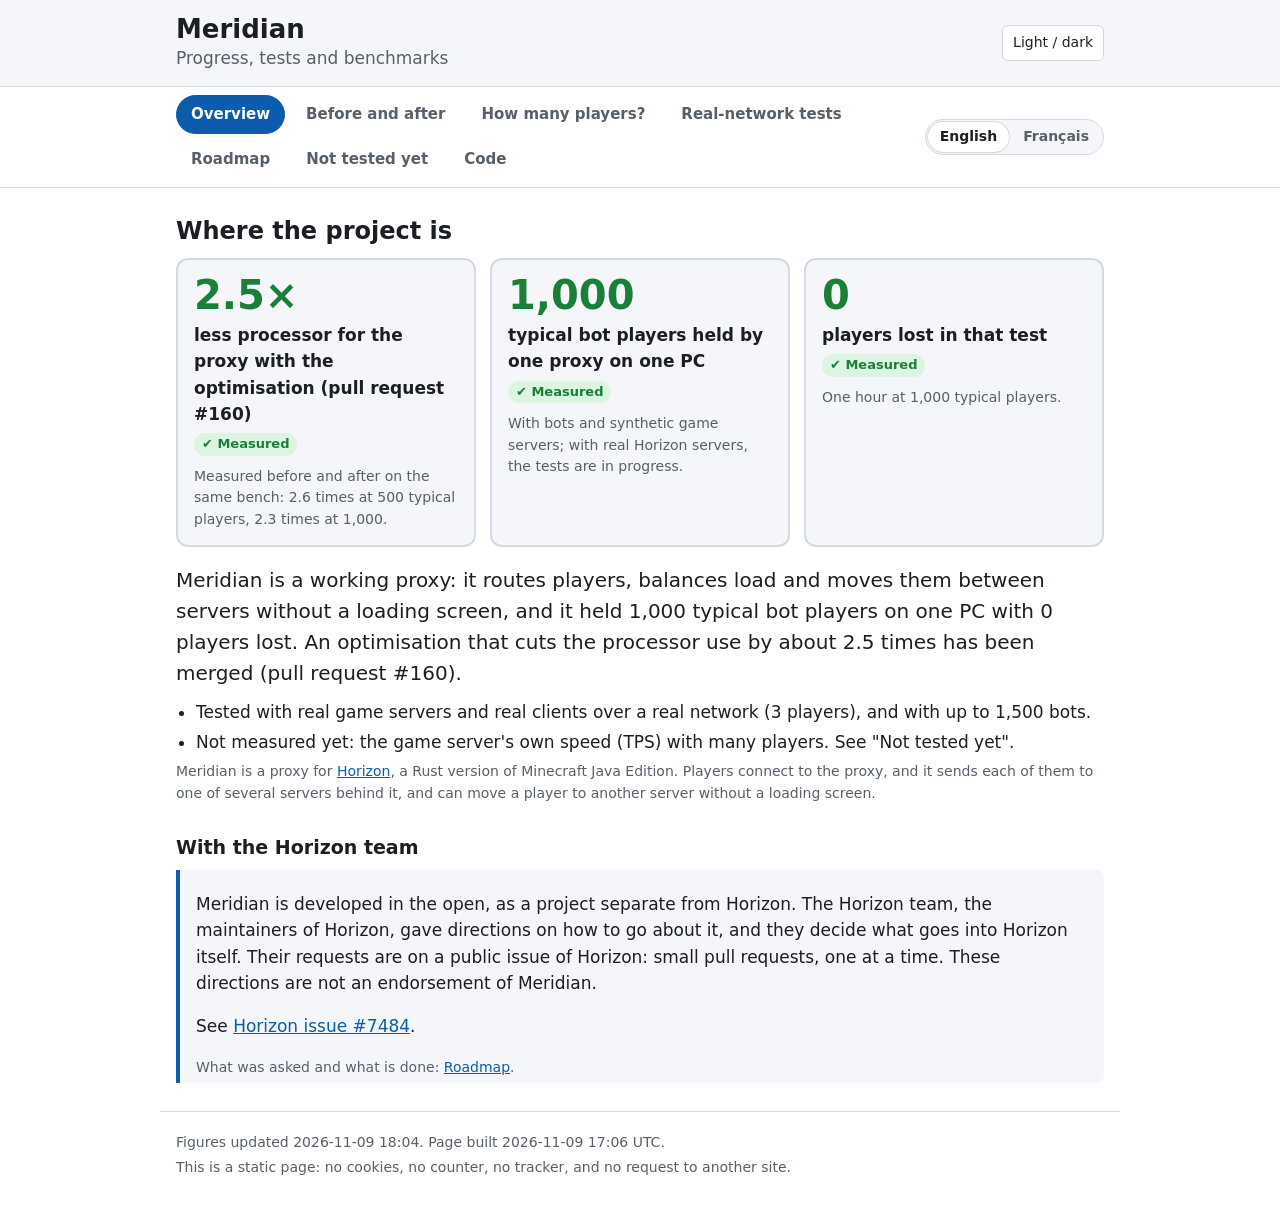
==== commit ddd68179: "Update the progress page: statuses" ====
--- a/index.html
+++ b/index.html
@@ -27,12 +27,12 @@
 <section id="compare"><h2>Before and after the optimisation</h2><p class="muted">Before (main) (commit 57930e6) &middot; After (writes of one read grouped) (commit c38a01e (merged, #160))</p><p class="lead">With game servers that send a tick&#x27;s packets together, as real servers do, the proxy now spends about 2.5 times less processor per packet: 1,000 typical players need about 2.6 cores instead of 6.2.</p><div class="hero"><div class="tile"><h3>Processor for 1,000 players</h3><p class="small">of the 8 cores the proxy may use</p><div class="ba"><div class="bside"><span class="who">Before</span><span class="bnum">6.17 cores</span></div><span class="arrow" aria-hidden="true">&rarr;</span><div class="aside"><span class="who">After</span><span class="anum good">2.62 cores</span></div></div><p class="change">2.4 times fewer cores</p><span class="badge good"><span aria-hidden="true">&#10004;</span> Measured</span></div><div class="tile"><h3>Cost of one packet</h3><p class="small">500 typical players</p><div class="ba"><div class="bside"><span class="who">Before</span><span class="bnum">20.31 us</span></div><span class="arrow" aria-hidden="true">&rarr;</span><div class="aside"><span class="who">After</span><span class="anum good">7.92 us</span></div></div><p class="change">2.6 times less processor</p><span class="badge good"><span aria-hidden="true">&#10004;</span> Measured</span></div><div class="tile"><h3>Slowest 1 % of round trips</h3><p class="small">500 typical players</p><div class="ba"><div class="bside"><span class="who">Before</span><span class="bnum">15.09 ms</span></div><span class="arrow" aria-hidden="true">&rarr;</span><div class="aside"><span class="who">After</span><span class="anum good">2.67 ms</span></div></div><p class="change">5.7 times lower</p><span class="badge good"><span aria-hidden="true">&#10004;</span> Measured</span></div><div class="tile"><h3>Packets sent in one go</h3><p class="small">to each player</p><div class="ba"><div class="bside"><span class="who">Before</span><span class="bnum">1 packet</span></div><span class="arrow" aria-hidden="true">&rarr;</span><div class="aside"><span class="who">After</span><span class="anum good">12.5 to 17.1 packets</span></div></div><p class="change">12 to 17 packets in each write instead of 1</p><span class="badge good"><span aria-hidden="true">&#10004;</span> Measured</span></div><div class="tile"><h3>Memory per player</h3><p class="small">the price of the change</p><div class="ba"><div class="bside"><span class="who">Before</span><span class="bnum">524 KB</span></div><span class="arrow" aria-hidden="true">&rarr;</span><div class="aside"><span class="who">After</span><span class="anum good">532 KB</span></div></div><p class="change">+1.3 % (5 % allowed)</p><span class="badge good"><span aria-hidden="true">&#10004;</span> Measured</span></div></div><div class="verdict"><p>Nothing is lost for it: the same packets reach the players, no player was dropped, and the memory per player stays within about 1 % of before.</p><p>Where there is nothing to group, nothing changes. This was measured on one PC with bots and checked with a real server; it is merged (pull request #160).</p></div><h3 class="sub">Every measure, one by one</h3><article class="crow"><div class="crow-head"><h3>Processor per packet, 500 typical players</h3><span class="gain">2.6 times less processor</span></div><div class="pair"><div class="side before"><span class="chip before">Before</span><div class="val"><strong class="big">20.31 us</strong> <span class="badge good"><span aria-hidden="true">&#10004;</span> Measured</span></div><div class="bar" aria-hidden="true"><span class="fill good" style="width:100.0%"></span></div></div><div class="mid" aria-hidden="true">&rarr;</div><div class="side after"><span class="chip after">After</span><div class="val"><strong class="big">7.92 us</strong> <span class="badge good"><span aria-hidden="true">&#10004;</span> Measured</span></div><div class="bar" aria-hidden="true"><span class="fill good" style="width:39.0%"></span></div></div></div><p class="small">servers that write once a tick (every 50 ms), as real ones do</p></article><article class="crow"><div class="crow-head"><h3>Processor per packet, 1,000 typical players</h3><span class="gain">2.3 times less processor</span></div><div class="pair"><div class="side before"><span class="chip before">Before</span><div class="val"><strong class="big">19.03 us</strong> <span class="badge good"><span aria-hidden="true">&#10004;</span> Measured</span></div><div class="bar" aria-hidden="true"><span class="fill good" style="width:100.0%"></span></div></div><div class="mid" aria-hidden="true">&rarr;</div><div class="side after"><span class="chip after">After</span><div class="val"><strong class="big">8.11 us</strong> <span class="badge good"><span aria-hidden="true">&#10004;</span> Measured</span></div><div class="bar" aria-hidden="true"><span class="fill good" style="width:42.6%"></span></div></div></div></article><article class="crow"><div class="crow-head"><h3>Proxy cores, 1,000 typical players</h3><span class="gain">2.4 times fewer cores</span></div><div class="pair"><div class="side before"><span class="chip before">Before</span><div class="val"><strong class="big">6.17 cores</strong> <span class="badge warn"><span aria-hidden="true">&#9650;</span> Measured, to watch</span></div><div class="bar" aria-hidden="true"><span class="fill warn" style="width:77.1%"></span><i class="tick" style="left:100.0%"></i></div></div><div class="mid" aria-hidden="true">&rarr;</div><div class="side after"><span class="chip after">After</span><div class="val"><strong class="big">2.62 cores</strong> <span class="badge good"><span aria-hidden="true">&#10004;</span> Measured</span></div><div class="bar" aria-hidden="true"><span class="fill good" style="width:32.8%"></span><i class="tick" style="left:100.0%"></i></div></div></div><p class="small">the 8 threads the proxy was given: 8 cores (the tick on the bars).</p></article><article class="crow"><div class="crow-head"><h3>Packets per write to the players</h3><span class="gain">12 to 17 packets in each write instead of 1</span></div><div class="pair"><div class="side before"><span class="chip before">Before</span><div class="val"><strong class="big">1 packet</strong> <span class="badge good"><span aria-hidden="true">&#10004;</span> Measured</span></div><div class="bar" aria-hidden="true"><span class="fill good" style="width:5.8%"></span></div></div><div class="mid" aria-hidden="true">&rarr;</div><div class="side after"><span class="chip after">After</span><div class="val"><strong class="big">12.5 to 17.1 packets</strong> <span class="badge good"><span aria-hidden="true">&#10004;</span> Measured</span></div><div class="bar" aria-hidden="true"><span class="fill good" style="width:100.0%"></span></div></div></div><p class="small">with a real game server: about 15 (15.5 measured over the first scenario of the real-network run)</p></article><article class="crow"><div class="crow-head"><h3>Memory per player, 1,000 typical players</h3><span class="gain">+1.3 % (5 % allowed)</span></div><div class="pair"><div class="side before"><span class="chip before">Before</span><div class="val"><strong class="big">524 KB</strong> <span class="badge good"><span aria-hidden="true">&#10004;</span> Measured</span></div><div class="bar" aria-hidden="true"><span class="fill good" style="width:98.5%"></span></div></div><div class="mid" aria-hidden="true">&rarr;</div><div class="side after"><span class="chip after">After</span><div class="val"><strong class="big">532 KB</strong> <span class="badge good"><span aria-hidden="true">&#10004;</span> Measured</span></div><div class="bar" aria-hidden="true"><span class="fill good" style="width:100.0%"></span></div></div></div><p class="small">at 500 players: 514 before, 499 after. The first version cost +19 %; it was fixed.</p></article><article class="crow"><div class="crow-head"><h3>Latency p99 through the proxy, 500 typical players</h3><span class="gain">5.7 times lower</span></div><div class="pair"><div class="side before"><span class="chip before">Before</span><div class="val"><strong class="big">15.09 ms</strong> <span class="badge good"><span aria-hidden="true">&#10004;</span> Measured</span></div><div class="bar" aria-hidden="true"><span class="fill good" style="width:100.0%"></span></div></div><div class="mid" aria-hidden="true">&rarr;</div><div class="side after"><span class="chip after">After</span><div class="val"><strong class="big">2.67 ms</strong> <span class="badge good"><span aria-hidden="true">&#10004;</span> Measured</span></div><div class="bar" aria-hidden="true"><span class="fill good" style="width:17.7%"></span></div></div></div><p class="small">p99: 99 round trips in 100 are faster than this. The 50 ms server tick is part of these figures.</p></article><article class="crow"><div class="crow-head"><h3>Latency, 1,000 typical players</h3><span class="gain">not judgeable</span></div><div class="pair"><div class="side before"><span class="chip before">Before</span><div class="val"><strong class="big">no number</strong> <span class="badge warn"><span aria-hidden="true">&#9650;</span> Not judgeable</span></div><div class="bar empty" aria-hidden="true"></div></div><div class="mid" aria-hidden="true">&rarr;</div><div class="side after"><span class="chip after">After</span><div class="val"><strong class="big">no number</strong> <span class="badge warn"><span aria-hidden="true">&#9650;</span> Not judgeable</span></div><div class="bar empty" aria-hidden="true"></div></div></div><p class="small">the bots run on the same PC and were the limit</p></article><article class="crow control"><div class="crow-head"><h3>Control: servers that send each packet alone <span class="tag">control</span></h3><span class="gain same">no change</span></div><div class="pair"><div class="side before"><span class="chip before">Before</span><div class="val"><strong class="big">24.58 us</strong> <span class="badge good"><span aria-hidden="true">&#10004;</span> Measured</span></div><div class="bar" aria-hidden="true"><span class="fill good" style="width:99.4%"></span></div></div><div class="mid" aria-hidden="true">&rarr;</div><div class="side after"><span class="chip after">After</span><div class="val"><strong class="big">24.72 us</strong> <span class="badge good"><span aria-hidden="true">&#10004;</span> Measured</span></div><div class="bar" aria-hidden="true"><span class="fill good" style="width:100.0%"></span></div></div></div><p class="small">nothing to group here, so nothing should change: it shows that the gain comes from the grouping alone</p></article><p class="small">A <b>control</b> row is a case where nothing should change. It shows that the gain comes from the change alone.</p></section>
 <section id="players"><h2>How many players?</h2><p>We test with bots that act like players, on one PC. Each number says how sure we are of it:</p><ul class="legend"><li><span class="badge good"><span aria-hidden="true">&#10004;</span> Measured</span> We ran it and counted. No player was lost.</li><li><span class="badge warn"><span aria-hidden="true">&#9650;</span> Not judgeable</span> We ran it, but the test PC was the limit, so the result says nothing about the proxy.</li><li><span class="badge grey"><span aria-hidden="true">&#8776;</span> Extrapolated</span> An estimate from the cost of one player. Not run.</li></ul><div class="cards"><article class="card"><h3>Light players</h3><p class="muted">little traffic: 20 small packets and 2 chunks a second each (the first benchmark&#x27;s profile)</p><div class="line"><div class="lead">Shown to work</div><div><strong class="big">1,500 players</strong> <span class="badge good"><span aria-hidden="true">&#10004;</span> Measured</span><div class="small">2.39 cores of processor</div><div class="small">2.39 cores of the proxy, before the optimisation (it changes little for light traffic)</div></div></div><div class="line"><div class="lead">Not shown</div><div><strong class="big">2,000 players</strong> <span class="badge warn"><span aria-hidden="true">&#9650;</span> Not judgeable</span><div class="small">the test machine was the limit: the proxy itself had room (3.5 cores)</div></div></div></article><article class="card"><h3>Typical players</h3><p class="muted">stand and walk about half of the time; built from one real client (275 small packets and 3.5 chunks a second each)</p><div class="line"><div class="lead">Shown to work</div><div><strong class="big">1,000 players</strong> <span class="badge good"><span aria-hidden="true">&#10004;</span> Measured</span><div class="small">2.62 cores of processor</div><div class="small">2.62 cores with the optimisation (commit c38a01e, merged as pull request #160); 6.2 cores before. Its latency could not be judged: the bots were the limit.</div></div></div></article><article class="card"><h3>Heavy players</h3><p class="muted">walking more than half of the time (the stress profile)</p><div class="line"><div class="lead">Shown to work</div><div><strong class="big">500 players</strong> <span class="badge good"><span aria-hidden="true">&#10004;</span> Measured</span><div class="small">6.4 cores of processor</div><div class="small">6.40 cores before the optimisation, servers writing each packet alone; 1,000 heavy players were not run</div></div></div></article></div><h3 class="sub">What 1,000 typical players cost</h3><div class="costs"><div class="cost"><div class="cname">Processor</div><div><strong class="big">2.62 cores</strong> <span class="badge good"><span aria-hidden="true">&#10004;</span> Measured</span><div class="bar" aria-hidden="true"><span class="fill good" style="width:32.8%"></span></div><div class="small">33 % of 8 cores (the 8 threads the proxy was given on the test PC).</div><div class="small">6.2 cores before the optimisation; in online mode (encryption) about 1.4 more cores is an estimate</div></div></div><div class="cost"><div class="cname">Memory</div><div><strong class="big">0.53 GB</strong> <span class="badge good"><span aria-hidden="true">&#10004;</span> Measured</span><div class="bar" aria-hidden="true"><span class="fill good" style="width:6.6%"></span></div><div class="small">7 % of 8 GB (the VPS).</div></div></div><div class="cost"><div class="cname">Bandwidth, each way</div><div><strong class="big">660 Mbit/s</strong> <span class="badge bad"><span aria-hidden="true">&#10006;</span> Measured, over the limit</span><div class="bar" aria-hidden="true"><span class="fill bad" style="width:100.0%"></span><i class="tick" style="left:75.8%"></i></div><div class="small">132 % of 500 Mbit/s (the Internet line).</div><div class="small">about 83 MB/s to the players, and as much from the servers to the proxy; counted before compression, so on the wire it is less</div></div></div></div><h3 class="sub">What that means for smaller machines</h3><ul class="plain"><li><strong>On a 500 Mbit/s line:</strong> about 500 to 600 typical players <span class="badge grey"><span aria-hidden="true">&#8776;</span> Extrapolated</span></li><li><strong>On the VPS (4 shared cores):</strong> about 300 to 500 typical players <span class="badge grey"><span aria-hidden="true">&#8776;</span> Extrapolated</span></li></ul><h3 class="sub">The machines</h3><div class="cards"><article class="card"><h4>The test PC</h4><ul class="plain"><li>Windows 11</li><li>Intel i9-14900KF: 8 fast cores (2 threads each) + 16 efficiency cores</li><li>64 GB of memory</li><li>The proxy was given 8 threads (4 fast cores); the bots used the other cores</li></ul></article><article class="card"><h4>The VPS</h4><ul class="plain"><li>A KVM virtual machine, Linux (Ubuntu 26.04 LTS, kernel 7.0)</li><li>4 virtual cores (1 thread each), shown as Intel Core Processor (Haswell) at 3.0 GHz; the exact model is hidden by the host</li><li>8 GB of memory (7.6 GiB usable), no swap</li><li>75 GB disk, NVMe according to the provider&#x27;s offer (the virtual disk does not say)</li><li>Network: up to about 3 Gbit/s according to the provider&#x27;s offer; not measured</li><li>Cores are shared: no sign of contention at rest (0.0 % stolen time), not tested under load</li></ul></article><article class="card"><h4>The Internet line</h4><ul class="plain"><li>500 Mbit/s down and up (advertised)</li></ul></article></div></section>
 <section id="real"><h2>Real-network tests</h2><p>Real game servers, real game clients, a real network between them. Few players, but no bots and no shortcut.</p><p class="muted">real network run (VPS + PC), 8 November</p><div class="rows"><div class="row"><div class="rname">Real players in the test</div><div><strong class="big">3 players</strong> <span class="badge good"><span aria-hidden="true">&#10004;</span> Measured</span></div></div><div class="row"><div class="rname">Moves from one server to another and back</div><div><strong class="big">more than 50 moves between two servers, all succeeded</strong> <span class="badge good"><span aria-hidden="true">&#10004;</span> Measured</span><div class="small">Time in seconds: 1.4 to 2.1</div><div class="small">18 + 34 seen from the clients, 20 + 34 seen from the proxy.</div></div></div><div class="row"><div class="rname">A server that stops with players on it</div><div><strong class="big">3 of 3 moved out when server B stopped</strong> <span class="badge good"><span aria-hidden="true">&#10004;</span> Measured</span></div></div><div class="row"><div class="rname">How fast the players were moved out</div><div><strong class="big">1.5 s per player, one every 2 s</strong> <span class="badge good"><span aria-hidden="true">&#10004;</span> Measured</span></div></div><div class="row"><div class="rname">A server that stops at once</div><div><strong class="big">3 of 3 players fell back to the other server, no title screen</strong> <span class="badge good"><span aria-hidden="true">&#10004;</span> Measured</span><div class="small">Time in seconds: 0.011 to 0.123 (proxy side)</div><div class="small">One player was still being moved when the server kicked him: the fix from this week caught it (123 ms).</div></div></div><div class="row"><div class="rname">A server that crashes</div><div><strong class="big">3 of 3 players fell back after the server process was killed</strong> <span class="badge good"><span aria-hidden="true">&#10004;</span> Measured</span><div class="small">Time in seconds: 0.021 to 0.025 (proxy side), 0.9 to 1.7 seen on screen</div></div></div><div class="row"><div class="rname">Quick reconnections</div><div><strong class="big">5 of 5 quick reconnections joined, no error</strong> <span class="badge good"><span aria-hidden="true">&#10004;</span> Measured</span><div class="small">The client came back under another name, so this checks the reconnection, not a returning player&#x27;s data.</div></div></div><div class="row"><div class="rname">Packets grouped in each write</div><div><strong class="big">about 15 packets in each write</strong> <span class="badge good"><span aria-hidden="true">&#10004;</span> Measured</span><div class="small">15.5 measured over the first scenario.</div></div></div><div class="row"><div class="rname">Memory of the proxy</div><div><strong class="big">11 MB with 3 players at rest; 67 to 105 MB at rest after 20 to 60 transfers</strong> <span class="badge warn"><span aria-hidden="true">&#9650;</span> Measured, to watch</span><div class="small">A plateau, not a steady climb (it fell back to 91 MB after more transfers). Not yet compared with the old proxy.</div></div></div></div><p class="small">Real server on the VPS, one on the PC, 3 real clients, final proxy. Not tested here: the game server&#x27;s own speed (TPS), many players.</p><div class="rpart" id="real-load"><h3 class="part">Load with a real Horizon server</h3><p>Bots, not people, and no network: 50 bots that fly and explore, on one real Horizon server, all on one PC. The same bots with the same seeds, first connected straight to the server, then through the proxy.</p><p class="muted">Test L2-1, 8 November 2026: 5 minutes of warm-up, then 10 minutes measured.</p><p class="lead">50 players on a real server: the same speed with and without the proxy.</p><div class="tablewrap"><table class="lt"><thead><tr><th scope="col">Measure</th><th scope="col">Direct</th><th scope="col">Through the proxy</th></tr></thead><tbody><tr><th scope="row">Server speed, mean</th><td><strong>20 TPS</strong> <span class="badge good"><span aria-hidden="true">&#10004;</span> Measured</span><div class="small">lowest 19.95</div></td><td><strong>20 TPS</strong> <span class="badge good"><span aria-hidden="true">&#10004;</span> Measured</span><div class="small">lowest 19.93</div></td></tr><tr><th scope="row">Server tick, mean</th><td><strong>16.9 ms</strong> <span class="badge good"><span aria-hidden="true">&#10004;</span> Measured</span></td><td><strong>17.1 ms</strong> <span class="badge good"><span aria-hidden="true">&#10004;</span> Measured</span></td></tr><tr><th scope="row">Server tick, 95th percentile</th><td><strong>19.5 ms</strong> <span class="badge good"><span aria-hidden="true">&#10004;</span> Measured</span></td><td><strong>19.9 ms</strong> <span class="badge good"><span aria-hidden="true">&#10004;</span> Measured</span></td></tr><tr><th scope="row">Server processor</th><td><strong>0.4 cores</strong> <span class="badge good"><span aria-hidden="true">&#10004;</span> Measured</span></td><td><strong>0.44 cores</strong> <span class="badge good"><span aria-hidden="true">&#10004;</span> Measured</span></td></tr><tr><th scope="row">Server memory</th><td><strong>830 to 871 MB</strong> <span class="badge good"><span aria-hidden="true">&#10004;</span> Measured</span></td><td><strong>823 to 863 MB</strong> <span class="badge good"><span aria-hidden="true">&#10004;</span> Measured</span></td></tr><tr><th scope="row">Chunks the bots received</th><td><strong>315,766 chunks</strong> <span class="badge good"><span aria-hidden="true">&#10004;</span> Measured</span></td><td><strong>315,710 chunks</strong> <span class="badge good"><span aria-hidden="true">&#10004;</span> Measured</span></td></tr><tr><th scope="row">Data the bots received</th><td><strong>3,545 MB</strong> <span class="badge good"><span aria-hidden="true">&#10004;</span> Measured</span></td><td><strong>3,550 MB</strong> <span class="badge good"><span aria-hidden="true">&#10004;</span> Measured</span></td></tr><tr><th scope="row">Bots lost, of 50</th><td><strong>0 bots</strong> <span class="badge good"><span aria-hidden="true">&#10004;</span> Measured</span></td><td><strong>0 bots</strong> <span class="badge good"><span aria-hidden="true">&#10004;</span> Measured</span></td></tr><tr><th scope="row">Proxy processor</th><td class="muted">&ndash;</td><td><strong>0.21 cores</strong> <span class="badge good"><span aria-hidden="true">&#10004;</span> Measured</span></td></tr><tr><th scope="row">Proxy memory</th><td class="muted">&ndash;</td><td><strong>92 MB</strong> <span class="badge good"><span aria-hidden="true">&#10004;</span> Measured</span></td></tr></tbody></table></div><p class="honest">One run of each, 50 bots on one server, all on one PC (no network). The server was not pushed to its limit, and the bots fly in creative mode: no mining, building or fighting. The added latency is not measured here: the server&#x27;s own ping counts whole milliseconds.</p></div><div class="rpart" id="real-limit"><h3 class="part">The limit of one real Horizon server</h3><p>The same bots, more of them on one server, through the proxy: where does the server stop keeping its pace of 20 ticks a second (a tick has 50 ms)?</p><p class="muted">Test L2-1b, 8 November 2026: 75, 100 and 125 bots on one real server, through the proxy, 10 minutes measured each (50 is test L2-1).</p><p class="lead">One real server holds about 100 players comfortably on this PC, and about 125 at its edge: 1,000 players need 10 to 12 servers, not 20.</p><div class="tablewrap"><table class="lt"><thead><tr><th scope="col">Measure</th><th scope="col">50 players</th><th scope="col">75 players</th><th scope="col">100 players</th><th scope="col">125 players</th></tr></thead><tbody><tr><th scope="row">Server speed, mean</th><td><strong>20 TPS</strong> <span class="badge good"><span aria-hidden="true">&#10004;</span> Measured</span></td><td><strong>20 TPS</strong> <span class="badge good"><span aria-hidden="true">&#10004;</span> Measured</span></td><td><strong>20 TPS</strong> <span class="badge good"><span aria-hidden="true">&#10004;</span> Measured</span></td><td><strong>20 TPS</strong> <span class="badge good"><span aria-hidden="true">&#10004;</span> Measured</span></td></tr><tr><th scope="row">Server speed, lowest second</th><td><strong>19.93 TPS</strong> <span class="badge good"><span aria-hidden="true">&#10004;</span> Measured</span></td><td><strong>16.6 TPS</strong> <span class="badge good"><span aria-hidden="true">&#10004;</span> Measured</span></td><td><strong>19.56 TPS</strong> <span class="badge good"><span aria-hidden="true">&#10004;</span> Measured</span></td><td><strong>18.36 TPS</strong> <span class="badge good"><span aria-hidden="true">&#10004;</span> Measured</span></td></tr><tr><th scope="row">Server tick, mean</th><td><strong>17.1 ms</strong> <span class="badge good"><span aria-hidden="true">&#10004;</span> Measured</span></td><td><strong>20.6 ms</strong> <span class="badge good"><span aria-hidden="true">&#10004;</span> Measured</span></td><td><strong>29.4 ms</strong> <span class="badge good"><span aria-hidden="true">&#10004;</span> Measured</span></td><td><strong>41.1 ms</strong> <span class="badge warn"><span aria-hidden="true">&#9650;</span> Measured, to watch</span></td></tr><tr><th scope="row">Server tick, 95th percentile</th><td><strong>19.9 ms</strong> <span class="badge good"><span aria-hidden="true">&#10004;</span> Measured</span></td><td><strong>23 ms</strong> <span class="badge good"><span aria-hidden="true">&#10004;</span> Measured</span></td><td><strong>33.5 ms</strong> <span class="badge good"><span aria-hidden="true">&#10004;</span> Measured</span></td><td><strong>47.2 ms</strong> <span class="badge warn"><span aria-hidden="true">&#9650;</span> Measured, to watch</span></td></tr><tr><th scope="row">Server processor</th><td><strong>0.44 cores</strong> <span class="badge good"><span aria-hidden="true">&#10004;</span> Measured</span></td><td><strong>0.48 cores</strong> <span class="badge good"><span aria-hidden="true">&#10004;</span> Measured</span></td><td><strong>0.71 cores</strong> <span class="badge good"><span aria-hidden="true">&#10004;</span> Measured</span></td><td><strong>0.97 cores</strong> <span class="badge good"><span aria-hidden="true">&#10004;</span> Measured</span></td></tr><tr><th scope="row">Server memory</th><td><strong>823 MB</strong> <span class="badge good"><span aria-hidden="true">&#10004;</span> Measured</span></td><td><strong>908 MB</strong> <span class="badge good"><span aria-hidden="true">&#10004;</span> Measured</span></td><td><strong>1,017 MB</strong> <span class="badge good"><span aria-hidden="true">&#10004;</span> Measured</span></td><td><strong>1,060 MB</strong> <span class="badge good"><span aria-hidden="true">&#10004;</span> Measured</span></td></tr><tr><th scope="row">Proxy processor</th><td><strong>0.21 cores</strong> <span class="badge good"><span aria-hidden="true">&#10004;</span> Measured</span></td><td><strong>0.31 cores</strong> <span class="badge good"><span aria-hidden="true">&#10004;</span> Measured</span></td><td><strong>0.44 cores</strong> <span class="badge good"><span aria-hidden="true">&#10004;</span> Measured</span></td><td><strong>0.65 cores</strong> <span class="badge good"><span aria-hidden="true">&#10004;</span> Measured</span></td></tr><tr><th scope="row">Proxy memory</th><td><strong>92 MB</strong> <span class="badge good"><span aria-hidden="true">&#10004;</span> Measured</span></td><td><strong>139 MB</strong> <span class="badge good"><span aria-hidden="true">&#10004;</span> Measured</span></td><td><strong>188 MB</strong> <span class="badge good"><span aria-hidden="true">&#10004;</span> Measured</span></td><td><strong>252 MB</strong> <span class="badge good"><span aria-hidden="true">&#10004;</span> Measured</span></td></tr><tr><th scope="row">Bots lost</th><td><strong>0 bots</strong> <span class="badge good"><span aria-hidden="true">&#10004;</span> Measured</span></td><td><strong>0 bots</strong> <span class="badge good"><span aria-hidden="true">&#10004;</span> Measured</span></td><td><strong>0 bots</strong> <span class="badge good"><span aria-hidden="true">&#10004;</span> Measured</span></td><td><strong>0 bots</strong> <span class="badge good"><span aria-hidden="true">&#10004;</span> Measured</span></td></tr></tbody></table></div><p class="honest">One run of each size, on one PC, the bots in creative mode. Other programs ran on the PC during some of the windows, the 125-player one the most, so the edge is the least clean figure: a calm repeat would settle it. The proxy&#x27;s share of a core per player is higher with real servers (about 0.4 to 0.5 % of a core) than with synthetic ones.</p></div></section>
-<section id="roadmap"><h2>Roadmap</h2><p class="lead">What is done and validated, what is in progress, and what is planned.</p><p class="small">A task is marked done only when it is finished and validated (merged and checked), with a public proof and its date.</p><p class="legend4">Every task goes through four states: <span class="badge pill grey"><span aria-hidden="true">&#9675;</span> Planned</span> <span class="badge pill warn"><span aria-hidden="true">&#9680;</span> In progress</span> <span class="badge pill test"><span aria-hidden="true">&#9673;</span> In test</span> <span class="badge pill good"><span aria-hidden="true">&#10004;</span> Done</span></p><p class="inpanel"><a href="#horizon">With the Horizon team</a> &middot; <a href="#plan">The roadmap of Meridian</a></p><div class="rpart" id="horizon"><h3 class="part">With the Horizon team</h3><div class="rblock" id="requested"><h4 class="sub">Requested by the Horizon team and validated</h4><p class="small">A request is validated when its pull request is merged into Horizon.</p><div class="ritems"><article class="ritem done" id="transfer-stack"><div class="rhead"><span class="badge pill good"><span aria-hidden="true">&#10004;</span> Done</span><h5>The seamless transfer, in a stack of pull requests</h5></div><p>A player moves from one Horizon server to another without a loading screen. The stack of seven pull requests was reviewed and merged by the Horizon team between 4 and 5 November.</p><p class="small proofs">Proofs: <a href="https://github.com/horizon-rust/horizon/pull/8693">Horizon pull request #8693</a>, <a href="https://github.com/horizon-rust/horizon/pull/8700">Horizon pull request #8700</a>, <a href="https://github.com/horizon-rust/horizon/pull/8709">Horizon pull request #8709</a>, <a href="https://github.com/horizon-rust/horizon/pull/8716">Horizon pull request #8716</a>, <a href="https://github.com/horizon-rust/horizon/pull/8730">Horizon pull request #8730</a>, <a href="https://github.com/horizon-rust/horizon/pull/8735">Horizon pull request #8735</a>, <a href="https://github.com/horizon-rust/horizon/pull/8742">Horizon pull request #8742</a> &middot; validated 2026-11-05</p></article><article class="ritem done" id="transfer-status"><div class="rhead"><span class="badge pill good"><span aria-hidden="true">&#10004;</span> Done</span><h5>A server tells the proxy its state (transfer-status)</h5></div><p>A Horizon server tells a proxy how many players it holds and whether it takes more, before players are sent to it.</p><p class="small proofs">Proof: <a href="https://github.com/horizon-rust/horizon/pull/10527">Horizon pull request #10527</a> &middot; validated 2026-11-06</p></article><article class="ritem done" id="transfer-refuse"><div class="rhead"><span class="badge pill good"><span aria-hidden="true">&#10004;</span> Done</span><h5>No move onto a full or stopping server</h5></div><p>A Horizon server turns down a player sent to it when it is full or stopping, and the player stays where they were.</p><p class="small proofs">Proof: <a href="https://github.com/horizon-rust/horizon/pull/11428">Horizon pull request #11428</a> &middot; validated 2026-11-07</p></article><article class="ritem done" id="stop-wait"><div class="rhead"><span class="badge pill good"><span aria-hidden="true">&#10004;</span> Done</span><h5>A stopping server waits for the proxy</h5></div><p>Before it stops, a Horizon server gives a proxy a few seconds to move its players to another server.</p><p class="small proofs">Proof: <a href="https://github.com/horizon-rust/horizon/pull/11713">Horizon pull request #11713</a> &middot; validated 2026-11-08</p></article><article class="ritem done" id="riders"><div class="rhead"><span class="badge pill good"><span aria-hidden="true">&#10004;</span> Done</span><h5>Riders turn as in the original game</h5></div><p>A fix in Horizon for players riding an animal or a vehicle, merged by the Horizon team.</p><p class="small proofs">Proof: <a href="https://github.com/horizon-rust/horizon/pull/12260">Horizon pull request #12260</a> &middot; validated 2026-11-08</p></article><article class="ritem done" id="recipe-book"><div class="rhead"><span class="badge pill good"><span aria-hidden="true">&#10004;</span> Done</span><h5>The recipe book on a Paper server</h5></div><p>Horizon&#x27;s recipe book takes the entries that the server sends, so it works on a Paper server. Merged by the Horizon team on 8 November.</p><p class="small proofs">Proof: <a href="https://github.com/horizon-rust/horizon/pull/12496">Horizon pull request #12496</a> &middot; validated 2026-11-08</p></article></div></div><div class="rblock" id="answered"><h4 class="sub">Done on our side, waiting for the team&#x27;s answer</h4><p class="small">What the Horizon team asked for on the issue, done and checked by us; their answer is still to come.</p><div class="ritems"><article class="ritem done" id="e2e-main"><div class="rhead"><span class="badge pill good"><span aria-hidden="true">&#10004;</span> Done</span><h5>The hand-over test on Horizon&#x27;s main branch</h5></div><p>The end-to-end test of moving a player between two Horizon servers, run on Horizon&#x27;s main branch as asked: 31 of 31 checks, in 3 runs out of 3.</p><p class="small proofs">Proof: <a href="https://github.com/horizon-rust/horizon/issues/7484#issuecomment-6679467068">the results, posted on the issue</a> &middot; validated 2026-11-06</p></article><article class="ritem done" id="real-network-runs"><div class="rhead"><span class="badge pill good"><span aria-hidden="true">&#10004;</span> Done</span><h5>Tests on a real network, twice</h5></div><p>Real Horizon servers, real game clients and a real network, on 6 and 7 November; the results are posted on the issue.</p><p class="small proofs">Proofs: <a href="https://github.com/horizon-rust/horizon/issues/7484#issuecomment-6694236033">the run of 6 November</a>, <a href="https://github.com/horizon-rust/horizon/issues/7484#issuecomment-6708112369">the run of 7 November</a>, <a href="https://github.com/Akirabane/Meridian/blob/main/docs/REAL-NETWORK-RUN.md">the runs, in detail</a> &middot; validated 2026-11-07</p></article><article class="ritem done" id="extension-point"><div class="rhead"><span class="badge pill good"><span aria-hidden="true">&#10004;</span> Done</span><h5>An extension point, and the servers&#x27; operators</h5></div><p>Meridian asks an extension whether a player may log in, where they go and which commands they may use, and it reads the operators of the servers.</p><p class="small proofs">Proofs: <a href="https://github.com/Akirabane/Meridian/pull/137">pull request #137</a>, <a href="https://github.com/Akirabane/Meridian/pull/144">pull request #144</a>, <a href="https://github.com/Akirabane/Meridian/pull/145">pull request #145</a>, <a href="https://github.com/Akirabane/Meridian/pull/120">pull request #120</a> &middot; validated 2026-11-07</p></article><article class="ritem done" id="news-issue"><div class="rhead"><span class="badge pill good"><span aria-hidden="true">&#10004;</span> Done</span><h5>One public issue for the news of the proxy</h5></div><p>The news of Meridian go to one issue of its own repository, as asked, and no longer to Horizon&#x27;s.</p><p class="small proofs">Proof: <a href="https://github.com/Akirabane/Meridian/issues/117">issue #117</a> &middot; validated 2026-11-06</p></article></div></div><div class="rblock" id="in-review"><h4 class="sub">Waiting for the Horizon team&#x27;s review</h4><p class="small">Our open pull request in Horizon, if there is one: one at a time, as asked.</p><div class="ritems"><p class="muted">None for now: no pull request of ours is waiting.</p></div></div><div class="rblock" id="ahead"><h4 class="sub">Side work we do in advance while we wait</h4><p class="small">Work on Meridian&#x27;s side that needs nothing from Horizon. Each one is on the roadmap below.</p><div class="ritems"><article class="ritem see in-progress"><div class="rhead"><span class="badge pill warn"><span aria-hidden="true">&#9680;</span> In progress</span><h5><a href="#load-real-servers">Load tests with real Horizon servers</a></h5></div><p class="small">Details in the roadmap below.</p></article><article class="ritem see done"><div class="rhead"><span class="badge pill good"><span aria-hidden="true">&#10004;</span> Done</span><h5><a href="#extension-orders">Orders from extensions</a></h5></div><p class="small">Details in the roadmap below.</p></article><article class="ritem see done"><div class="rhead"><span class="badge pill good"><span aria-hidden="true">&#10004;</span> Done</span><h5><a href="#extension-events">Events for extensions</a></h5></div><p class="small">Details in the roadmap below.</p></article><article class="ritem see in-progress"><div class="rhead"><span class="badge pill warn"><span aria-hidden="true">&#9680;</span> In progress</span><h5><a href="#reuse-compressor">Spend less processor time on compression (a second optimisation)</a></h5></div><p class="small">Details in the roadmap below.</p></article><article class="ritem see done"><div class="rhead"><span class="badge pill good"><span aria-hidden="true">&#10004;</span> Done</span><h5><a href="#public-page">This public progress page</a></h5></div><p class="small">Details in the roadmap below.</p></article><article class="ritem in-progress" id="triage-11678"><div class="rhead"><span class="badge pill warn"><span aria-hidden="true">&#9680;</span> In progress</span><h5>A crash report on Horizon, looked into</h5></div><p>A crash of Horizon when leaving a server or a world: we read the log that came with it, and we wait for the answer of the person who reported it.</p><p class="small proofs">Link: <a href="https://github.com/horizon-rust/horizon/issues/11678">Horizon issue #11678</a></p></article><article class="ritem testing" id="horizon-cmd-stopped"><div class="rhead"><span class="badge pill test"><span aria-hidden="true">&#9673;</span> In test</span><h5>A fix in Horizon&#x27;s server: a command sent to a stopped game</h5></div><p>A fix to Horizon&#x27;s server for its cmd command when the game is stopped. Written and tested on our side; its pull request is to come, one at a time as asked.</p></article></div></div></div><div class="rpart" id="plan"><h3 class="part">The roadmap of Meridian</h3><div class="progress"><strong class="big">13 of 20 validated</strong><div class="bar" aria-hidden="true"><span class="fill good" style="width:65.0%"></span></div></div><h4 class="sub"><span class="badge pill good"><span aria-hidden="true">&#10004;</span> Done</span> Done (validated)</h4><div class="ritems"><article class="ritem done" id="relay-batch"><div class="rhead"><span class="badge pill good"><span aria-hidden="true">&#10004;</span> Done</span><h5>Fewer writes to each player</h5></div><p>The proxy now sends a server&#x27;s packets to a player in one write instead of one write each: about 2.5 times less processor, measured before and after, then tested on a real network.</p><p class="small proofs">Proofs: <a href="https://github.com/Akirabane/Meridian/pull/160">pull request #160</a>, <a href="https://github.com/Akirabane/Meridian/blob/main/docs/LOAD-1000.md">the measures, before and after</a> &middot; validated 2026-11-08</p></article><article class="ritem done" id="health-fixes"><div class="rhead"><span class="badge pill good"><span aria-hidden="true">&#10004;</span> Done</span><h5>Three fixes: the health check, evacuations, the documents</h5></div><p>The metrics page and the health check answer at once, the summary of an evacuation counts every player, and the documents say what Horizon&#x27;s stop wait changes.</p><p class="small proofs">Proofs: <a href="https://github.com/Akirabane/Meridian/pull/151">pull request #151</a>, <a href="https://github.com/Akirabane/Meridian/pull/152">pull request #152</a>, <a href="https://github.com/Akirabane/Meridian/pull/154">pull request #154</a> &middot; validated 2026-11-08</p></article><article class="ritem done" id="extension-commands"><div class="rhead"><span class="badge pill good"><span aria-hidden="true">&#10004;</span> Done</span><h5>Extensions&#x27; own commands</h5></div><p>An extension can declare commands of its own, such as /party: the proxy takes them, the extension answers the player, and the game server never sees them.</p><p class="small proofs">Proofs: <a href="https://github.com/Akirabane/Meridian/pull/153">pull request #153</a>, <a href="https://github.com/Akirabane/Meridian/pull/156">pull request #156</a>, <a href="https://github.com/Akirabane/Meridian/pull/158">pull request #158</a>, <a href="https://github.com/Akirabane/Meridian/pull/159">pull request #159</a> &middot; validated 2026-11-08</p></article><article class="ritem done" id="real-network"><div class="rhead"><span class="badge pill good"><span aria-hidden="true">&#10004;</span> Done</span><h5>A test on a real network with real servers and clients</h5></div><p>Real Horizon servers, three real game clients and a real network: moves between servers with the inventory kept, a server that stops with players on it, and a server that crashes, its players falling back to the other one.</p><p class="small proofs">Proofs: <a href="https://github.com/Akirabane/Meridian/blob/main/docs/LOAD-1000.md#on-a-real-network-8-november">the test on a real network, 8 November</a>, <a href="https://github.com/Akirabane/Meridian/pull/161">pull request #161</a> &middot; validated 2026-11-08</p></article><article class="ritem done" id="public-page"><div class="rhead"><span class="badge pill good"><span aria-hidden="true">&#10004;</span> Done</span><h5>This public progress page</h5></div><p>A public page that shows what was measured and what was not, in English and in French.</p><p class="small proofs">Proof: <a href="#overview">the progress page</a> &middot; validated 2026-11-08</p></article><article class="ritem done" id="extension-orders"><div class="rhead"><span class="badge pill good"><span aria-hidden="true">&#10004;</span> Done</span><h5>Orders from extensions</h5></div><p>An extension can ask the proxy for things: read the players, send a message, move or kick a player, drain or reload a server, and run a line of the proxy&#x27;s console.</p><p class="small">8 of 8 steps validated</p><ol class="steps"><li><span class="badge pill good"><span aria-hidden="true">&#10004;</span> Done</span> <span>The order dispatcher, with a limit of orders per second</span><span class="small"> Proofs: <a href="https://github.com/Akirabane/Meridian/pull/163">pull request #163</a>, <a href="https://github.com/Akirabane/Meridian/pull/164">pull request #164</a> &middot; validated 2026-11-08</span></li><li><span class="badge pill good"><span aria-hidden="true">&#10004;</span> Done</span> <span>The client side in the extension kit (SDK)</span><span class="small"> Proof: <a href="https://github.com/Akirabane/Meridian/pull/166">pull request #166</a> &middot; validated 2026-11-08</span></li><li><span class="badge pill good"><span aria-hidden="true">&#10004;</span> Done</span> <span>Read the players and the servers</span><span class="small"> Proof: <a href="https://github.com/Akirabane/Meridian/pull/167">pull request #167</a> &middot; validated 2026-11-08</span></li><li><span class="badge pill good"><span aria-hidden="true">&#10004;</span> Done</span> <span>Send a message</span><span class="small"> Proof: <a href="https://github.com/Akirabane/Meridian/pull/168">pull request #168</a> &middot; validated 2026-11-08</span></li><li><span class="badge pill good"><span aria-hidden="true">&#10004;</span> Done</span> <span>Move players</span><span class="small"> Proof: <a href="https://github.com/Akirabane/Meridian/pull/170">pull request #170</a> &middot; validated 2026-11-08</span></li><li><span class="badge pill good"><span aria-hidden="true">&#10004;</span> Done</span> <span>Kick a player</span><span class="small"> Proof: <a href="https://github.com/Akirabane/Meridian/pull/171">pull request #171</a> &middot; validated 2026-11-08</span></li><li><span class="badge pill good"><span aria-hidden="true">&#10004;</span> Done</span> <span>Drain or reload a server</span><span class="small"> Proof: <a href="https://github.com/Akirabane/Meridian/pull/172">pull request #172</a> &middot; validated 2026-11-08</span></li><li><span class="badge pill good"><span aria-hidden="true">&#10004;</span> Done</span> <span>The proxy&#x27;s console, last</span><span class="small"> Proof: <a href="https://github.com/Akirabane/Meridian/pull/173">pull request #173</a> &middot; validated 2026-11-08</span></li></ol><p class="small proofs">validated 2026-11-08</p></article><article class="ritem done" id="extension-events"><div class="rhead"><span class="badge pill good"><span aria-hidden="true">&#10004;</span> Done</span><h5>Events for extensions</h5></div><p>The proxy will tell extensions what happens, such as a player who joins or leaves, in three pull requests.</p><p class="small">3 of 3 steps validated</p><ol class="steps"><li><span class="badge pill good"><span aria-hidden="true">&#10004;</span> Done</span> <span>The event bus, and players who join and leave</span><span class="small"> Proof: <a href="https://github.com/Akirabane/Meridian/pull/174">pull request #174</a> &middot; validated 2026-11-08</span></li><li><span class="badge pill good"><span aria-hidden="true">&#10004;</span> Done</span> <span>Players moved to another server, or after a lost server</span><span class="small"> Proof: <a href="https://github.com/Akirabane/Meridian/pull/178">pull request #178</a> &middot; validated 2026-11-09</span></li><li><span class="badge pill good"><span aria-hidden="true">&#10004;</span> Done</span> <span>Servers up and down, and the waiting line</span><span class="small"> Proof: <a href="https://github.com/Akirabane/Meridian/pull/180">pull request #180</a> &middot; validated 2026-11-09</span></li></ol><p class="small proofs">validated 2026-11-09</p></article><article class="ritem done" id="extension-e2e"><div class="rhead"><span class="badge pill good"><span aria-hidden="true">&#10004;</span> Done</span><h5>Extension commands tested end to end</h5></div><p>A real game client types an extension&#x27;s command through the proxy; the test checks that the server never saw it, also while the extension is stopped and when it comes back. An automatic test does it on every build, and a run with real programs is published with its method and results.</p><p class="small proofs">Proofs: <a href="https://github.com/Akirabane/Meridian/pull/188">pull request #188</a>, <a href="https://github.com/Akirabane/Meridian/pull/189">pull request #189</a> &middot; validated 2026-11-09</p></article><article class="ritem done" id="accept-transfers"><div class="rhead"><span class="badge pill good"><span aria-hidden="true">&#10004;</span> Done</span><h5>Players sent by another server (vanilla transfers)</h5></div><p>The proxy can take the players a server sends with the game&#x27;s own /transfer, so a lobby can send them to other worlds that do not share their inventory.</p><p class="small">2 of 2 steps validated</p><ol class="steps"><li><span class="badge pill good"><span aria-hidden="true">&#10004;</span> Done</span> <span>In the proxy&#x27;s code</span><span class="small"> Proofs: <a href="https://github.com/Akirabane/Meridian/pull/176">pull request #176</a>, <a href="https://github.com/Akirabane/Meridian/pull/177">pull request #177</a> &middot; validated 2026-11-08</span></li><li><span class="badge pill good"><span aria-hidden="true">&#10004;</span> Done</span> <span>On the public proxy, with the lobby, survival and hardcore servers</span><span class="small"> Proof: <a href="https://github.com/Akirabane/Meridian/pull/186">pull request #186</a> &middot; validated 2026-11-09</span><div class="small">Running on the public proxy since 9 November 2026, with the lobby, survival and hardcore servers; a trip from the lobby to survival, back to the lobby, then to hardcore was checked in the logs.</div></li></ol><p class="small proofs">validated 2026-11-09</p></article><article class="ritem done" id="changelog"><div class="rhead"><span class="badge pill good"><span aria-hidden="true">&#10004;</span> Done</span><h5>A changelog for whoever runs the proxy</h5></div><p>One page that says, newest first, what each change means for whoever runs the proxy: the new settings, what to take out of the file before going back to an older proxy, and what changed for players and extensions.</p><p class="small proofs">Proof: <a href="https://github.com/Akirabane/Meridian/pull/191">pull request #191</a> &middot; validated 2026-11-09</p></article><article class="ritem done" id="server-state"><div class="rhead"><span class="badge pill good"><span aria-hidden="true">&#10004;</span> Done</span><h5>The state of the servers, given to extensions</h5></div><p>The proxy passes the state of each server to extensions, so that they can choose better where a player goes: each server&#x27;s own report, why it is kept from players, and an event when its state changes, without any new permission.</p><p class="small proofs">Proof: <a href="https://github.com/Akirabane/Meridian/pull/192">pull request #192</a> &middot; validated 2026-11-09</p></article><article class="ritem done" id="extension-allow-all"><div class="rhead"><span class="badge pill good"><span aria-hidden="true">&#10004;</span> Done</span><h5>The smallest extension to copy, run by the proxy&#x27;s tests (allow-all)</h5></div><p>An example extension that answers every decision with the proxy&#x27;s own choice and logs each request: the template to start from, and a test that the proxy with an extension that never disagrees behaves as without one.</p><p class="small proofs">Proof: <a href="https://github.com/Akirabane/Meridian/pull/193">pull request #193</a> &middot; validated 2026-11-09</p></article><article class="ritem done" id="extension-file-permissions"><div class="rhead"><span class="badge pill good"><span aria-hidden="true">&#10004;</span> Done</span><h5>Permissions from a file, an example extension (file-permissions)</h5></div><p>An example extension that gives or denies the proxy&#x27;s command permissions from a file of players, keeps its answers a minute, and reads the file again on a command of its own: never a wider right without a file it could read.</p><p class="small proofs">Proof: <a href="https://github.com/Akirabane/Meridian/pull/194">pull request #194</a> &middot; validated 2026-11-09</p></article></div><h4 class="sub"><span class="badge pill test"><span aria-hidden="true">&#9673;</span> In test</span> <span class="badge pill warn"><span aria-hidden="true">&#9680;</span> In progress</span> In progress or in test</h4><div class="ritems"><article class="ritem in-progress" id="load-real-servers"><div class="rhead"><span class="badge pill warn"><span aria-hidden="true">&#9680;</span> In progress</span><h5>Load tests with real Horizon servers</h5></div><p>Bots that act like players, on real Horizon servers behind the proxy: 50 players first, then 250, 500, and 1,000 on one PC.</p><p class="small">5 of 7 steps validated</p><ol class="steps"><li><span class="badge pill good"><span aria-hidden="true">&#10004;</span> Done</span> <span>50 players on a real server: same speed with and without the proxy</span><span class="small"> Proof: <a href="#real-load">test L2-1, 8 November: the measures</a> &middot; validated 2026-11-08</span></li><li><span class="badge pill good"><span aria-hidden="true">&#10004;</span> Done</span> <span>The limit of one real server: about 100 to 125 players</span><span class="small"> Proof: <a href="#real-limit">test L2-1b, 8 November: the measures</a> &middot; validated 2026-11-08</span></li><li><span class="badge pill good"><span aria-hidden="true">&#10004;</span> Done</span> <span>Probes that time what the proxy adds to a round trip, without changing Horizon</span><span class="small"> Proof: <a href="https://github.com/Akirabane/Meridian/pull/165">pull request #165</a> &middot; validated 2026-11-08</span></li><li><span class="badge pill good"><span aria-hidden="true">&#10004;</span> Done</span> <span>250 players on 3 servers, on one PC</span><span class="small"> Proof: <a href="https://github.com/Akirabane/Meridian/pull/187">pull request #187</a> &middot; validated 2026-11-09</span><div class="small">One run, valid: every server kept 20 ticks a second, and no player was lost.</div></li><li><span class="badge pill good"><span aria-hidden="true">&#10004;</span> Done</span> <span>500 players on 5 to 6 servers, on one PC</span><span class="small"> Proof: <a href="https://github.com/Akirabane/Meridian/pull/187">pull request #187</a> &middot; validated 2026-11-09</span><div class="small">One run, valid, on 6 servers: every server kept 20 ticks a second, and no player was lost.</div></li><li><span class="badge pill warn"><span aria-hidden="true">&#9680;</span> In progress</span> <span>750, then 1,000 players on 8 to 12 servers, on one PC</span><div class="small">750 players on 9 servers did not pass on this PC: the servers ran short of processor time, a limit of the machine and not of the proxy. 1,000 players not run yet.</div></li><li><span class="badge pill grey"><span aria-hidden="true">&#9675;</span> Planned</span> <span>250, then 500 players over the real network</span></li></ol></article><article class="ritem in-progress" id="reuse-compressor"><div class="rhead"><span class="badge pill warn"><span aria-hidden="true">&#9680;</span> In progress</span><h5>Spend less processor time on compression (a second optimisation)</h5></div><p>Compression towards the players takes about 41 % of the proxy&#x27;s processor time with 100 players (one run per setting; the 4 % towards the servers cannot be told from 0). A pool of shared compressors was tried: the measured difference, about 1.7 %, was under the 3 % set before the test, so it is not adopted. A lower compression level is now a setting: at level 4, with 100 players on one real server, the proxy used 11.8 % less processor time for 1.5 % to 1.7 % more bytes. Measured with bots on one machine; level 3 and 500 players are not measured; the default is unchanged, 6.</p><p class="small">2 of 4 steps validated</p><ol class="steps"><li><span class="badge pill good"><span aria-hidden="true">&#10004;</span> Done</span> <span>Measure the share of compression with real servers (3 settings at 100 players)</span><span class="small"> Proof: <a href="https://github.com/Akirabane/Meridian/pull/179">pull request #179</a> &middot; validated 2026-11-09</span></li><li><span class="badge pill grey"><span aria-hidden="true">&#9675;</span> Planned</span> <span>Reuse the compressor: tried at 100 players, effect not shown</span></li><li><span class="badge pill good"><span aria-hidden="true">&#10004;</span> Done</span> <span>A lower compression level towards the players, measured on processor and bandwidth</span><span class="small"> Proofs: <a href="https://github.com/Akirabane/Meridian/pull/179">pull request #179</a>, <a href="https://github.com/Akirabane/Meridian/pull/181">pull request #181</a> &middot; validated 2026-11-09</span></li><li><span class="badge pill warn"><span aria-hidden="true">&#9680;</span> In progress</span> <span>Level 3, and level 4 with 500 players, measured on a running proxy</span><div class="small">Both were run on 9 November and neither gives a result: level 3 is not conclusive (other programs ran on the PC), and the pair at 500 players is not judgeable (one run of each side, under different conditions). No figure is claimed. To run again on a quiet PC.</div></li></ol></article><article class="ritem in-progress" id="seamless-own-state"><div class="rhead"><span class="badge pill warn"><span aria-hidden="true">&#9680;</span> In progress</span><h5>Seamless moves between worlds that keep their own state</h5></div><p>A lobby, a survival world and a hardcore world each keep their own copy of a player, and the proxy moves the player between them with no loading screen: nothing of one world&#x27;s inventory, experience or game mode goes to the other. A hardcore world is still joined and left with a login (the game&#x27;s own transfer), since its hearts and death screen come only with a login.</p><p class="small">1 of 2 steps validated</p><ol class="steps"><li><span class="badge pill good"><span aria-hidden="true">&#10004;</span> Done</span> <span>In the proxy&#x27;s code</span><span class="small"> Proof: <a href="https://github.com/Akirabane/Meridian/pull/190">pull request #190</a> &middot; validated 2026-11-09</span><div class="small">Checked locally on 9 November with real servers and one real game client, on one PC: each server kept its own copy, and what a player got just before leaving was saved where they got it. One player, one run of each move.</div></li><li><span class="badge pill grey"><span aria-hidden="true">&#9675;</span> Planned</span> <span>On the public proxy, between the lobby and survival</span><div class="small">Not deployed: the owner of the servers decides.</div></li></ol></article><article class="ritem in-progress" id="compress-passthrough"><div class="rhead"><span class="badge pill warn"><span aria-hidden="true">&#9680;</span> In progress</span><h5>The server&#x27;s compressed packets passed to the player as they came (opt-in)</h5></div><p>A setting, off by default, with which the proxy writes a server&#x27;s compressed packet to the player as it came when both sides use the same threshold, after inflating and checking it as today: most of the proxy&#x27;s compression work on chunks, saved.</p></article><article class="ritem in-progress" id="network-sim-scaling"><div class="rhead"><span class="badge pill warn"><span aria-hidden="true">&#9680;</span> In progress</span><h5>A network simulator, and automatic scaling</h5></div><p>Test the proxy over a poor network (delay, loss) with a simulator, and start or stop servers by themselves as players come and go.</p><p class="small">1 of 2 steps validated</p><ol class="steps"><li><span class="badge pill good"><span aria-hidden="true">&#10004;</span> Done</span> <span>A network simulator</span><span class="small"> Proof: <a href="https://github.com/Akirabane/Meridian/pull/169">pull request #169</a> &middot; validated 2026-11-08</span></li><li><span class="badge pill grey"><span aria-hidden="true">&#9675;</span> Planned</span> <span>Automatic scaling</span></li></ol></article></div><h4 class="sub"><span class="badge pill grey"><span aria-hidden="true">&#9675;</span> Planned</span> Planned</h4><div class="ritems"><article class="ritem planned" id="multi-proxy"><div class="rhead"><span class="badge pill grey"><span aria-hidden="true">&#9675;</span> Planned</span><h5>Several proxies working together</h5></div><p>Only if the goal goes past 2,500 players: several proxies that share the players and the servers.</p></article><article class="ritem planned" id="admin-panel"><div class="rhead"><span class="badge pill grey"><span aria-hidden="true">&#9675;</span> Planned</span><h5>A web panel to watch and run the proxy</h5></div><p>An optional web page, apart from the proxy, to see the players and the servers, then act on them and change the settings, behind a sign-in with a second code.</p></article></div></div></section>
+<section id="roadmap"><h2>Roadmap</h2><p class="lead">What is done and validated, what is in progress, and what is planned.</p><p class="small">A task is marked done only when it is finished and validated (merged and checked), with a public proof and its date.</p><p class="legend4">Every task goes through four states: <span class="badge pill grey"><span aria-hidden="true">&#9675;</span> Planned</span> <span class="badge pill warn"><span aria-hidden="true">&#9680;</span> In progress</span> <span class="badge pill test"><span aria-hidden="true">&#9673;</span> In test</span> <span class="badge pill good"><span aria-hidden="true">&#10004;</span> Done</span></p><p class="inpanel"><a href="#horizon">With the Horizon team</a> &middot; <a href="#plan">The roadmap of Meridian</a></p><div class="rpart" id="horizon"><h3 class="part">With the Horizon team</h3><div class="rblock" id="requested"><h4 class="sub">Requested by the Horizon team and validated</h4><p class="small">A request is validated when its pull request is merged into Horizon.</p><div class="ritems"><article class="ritem done" id="transfer-stack"><div class="rhead"><span class="badge pill good"><span aria-hidden="true">&#10004;</span> Done</span><h5>The seamless transfer, in a stack of pull requests</h5></div><p>A player moves from one Horizon server to another without a loading screen. The stack of seven pull requests was reviewed and merged by the Horizon team between 4 and 5 November.</p><p class="small proofs">Proofs: <a href="https://github.com/horizon-rust/horizon/pull/8693">Horizon pull request #8693</a>, <a href="https://github.com/horizon-rust/horizon/pull/8700">Horizon pull request #8700</a>, <a href="https://github.com/horizon-rust/horizon/pull/8709">Horizon pull request #8709</a>, <a href="https://github.com/horizon-rust/horizon/pull/8716">Horizon pull request #8716</a>, <a href="https://github.com/horizon-rust/horizon/pull/8730">Horizon pull request #8730</a>, <a href="https://github.com/horizon-rust/horizon/pull/8735">Horizon pull request #8735</a>, <a href="https://github.com/horizon-rust/horizon/pull/8742">Horizon pull request #8742</a> &middot; validated 2026-11-05</p></article><article class="ritem done" id="transfer-status"><div class="rhead"><span class="badge pill good"><span aria-hidden="true">&#10004;</span> Done</span><h5>A server tells the proxy its state (transfer-status)</h5></div><p>A Horizon server tells a proxy how many players it holds and whether it takes more, before players are sent to it.</p><p class="small proofs">Proof: <a href="https://github.com/horizon-rust/horizon/pull/10527">Horizon pull request #10527</a> &middot; validated 2026-11-06</p></article><article class="ritem done" id="transfer-refuse"><div class="rhead"><span class="badge pill good"><span aria-hidden="true">&#10004;</span> Done</span><h5>No move onto a full or stopping server</h5></div><p>A Horizon server turns down a player sent to it when it is full or stopping, and the player stays where they were.</p><p class="small proofs">Proof: <a href="https://github.com/horizon-rust/horizon/pull/11428">Horizon pull request #11428</a> &middot; validated 2026-11-07</p></article><article class="ritem done" id="stop-wait"><div class="rhead"><span class="badge pill good"><span aria-hidden="true">&#10004;</span> Done</span><h5>A stopping server waits for the proxy</h5></div><p>Before it stops, a Horizon server gives a proxy a few seconds to move its players to another server.</p><p class="small proofs">Proof: <a href="https://github.com/horizon-rust/horizon/pull/11713">Horizon pull request #11713</a> &middot; validated 2026-11-08</p></article><article class="ritem done" id="riders"><div class="rhead"><span class="badge pill good"><span aria-hidden="true">&#10004;</span> Done</span><h5>Riders turn as in the original game</h5></div><p>A fix in Horizon for players riding an animal or a vehicle, merged by the Horizon team.</p><p class="small proofs">Proof: <a href="https://github.com/horizon-rust/horizon/pull/12260">Horizon pull request #12260</a> &middot; validated 2026-11-08</p></article><article class="ritem done" id="recipe-book"><div class="rhead"><span class="badge pill good"><span aria-hidden="true">&#10004;</span> Done</span><h5>The recipe book on a Paper server</h5></div><p>Horizon&#x27;s recipe book takes the entries that the server sends, so it works on a Paper server. Merged by the Horizon team on 8 November.</p><p class="small proofs">Proof: <a href="https://github.com/horizon-rust/horizon/pull/12496">Horizon pull request #12496</a> &middot; validated 2026-11-08</p></article></div></div><div class="rblock" id="answered"><h4 class="sub">Done on our side, waiting for the team&#x27;s answer</h4><p class="small">What the Horizon team asked for on the issue, done and checked by us; their answer is still to come.</p><div class="ritems"><article class="ritem done" id="e2e-main"><div class="rhead"><span class="badge pill good"><span aria-hidden="true">&#10004;</span> Done</span><h5>The hand-over test on Horizon&#x27;s main branch</h5></div><p>The end-to-end test of moving a player between two Horizon servers, run on Horizon&#x27;s main branch as asked: 31 of 31 checks, in 3 runs out of 3.</p><p class="small proofs">Proof: <a href="https://github.com/horizon-rust/horizon/issues/7484#issuecomment-6679467068">the results, posted on the issue</a> &middot; validated 2026-11-06</p></article><article class="ritem done" id="real-network-runs"><div class="rhead"><span class="badge pill good"><span aria-hidden="true">&#10004;</span> Done</span><h5>Tests on a real network, twice</h5></div><p>Real Horizon servers, real game clients and a real network, on 6 and 7 November; the results are posted on the issue.</p><p class="small proofs">Proofs: <a href="https://github.com/horizon-rust/horizon/issues/7484#issuecomment-6694236033">the run of 6 November</a>, <a href="https://github.com/horizon-rust/horizon/issues/7484#issuecomment-6708112369">the run of 7 November</a>, <a href="https://github.com/Akirabane/Meridian/blob/main/docs/REAL-NETWORK-RUN.md">the runs, in detail</a> &middot; validated 2026-11-07</p></article><article class="ritem done" id="extension-point"><div class="rhead"><span class="badge pill good"><span aria-hidden="true">&#10004;</span> Done</span><h5>An extension point, and the servers&#x27; operators</h5></div><p>Meridian asks an extension whether a player may log in, where they go and which commands they may use, and it reads the operators of the servers.</p><p class="small proofs">Proofs: <a href="https://github.com/Akirabane/Meridian/pull/137">pull request #137</a>, <a href="https://github.com/Akirabane/Meridian/pull/144">pull request #144</a>, <a href="https://github.com/Akirabane/Meridian/pull/145">pull request #145</a>, <a href="https://github.com/Akirabane/Meridian/pull/120">pull request #120</a> &middot; validated 2026-11-07</p></article><article class="ritem done" id="news-issue"><div class="rhead"><span class="badge pill good"><span aria-hidden="true">&#10004;</span> Done</span><h5>One public issue for the news of the proxy</h5></div><p>The news of Meridian go to one issue of its own repository, as asked, and no longer to Horizon&#x27;s.</p><p class="small proofs">Proof: <a href="https://github.com/Akirabane/Meridian/issues/117">issue #117</a> &middot; validated 2026-11-06</p></article></div></div><div class="rblock" id="in-review"><h4 class="sub">Waiting for the Horizon team&#x27;s review</h4><p class="small">Our open pull request in Horizon, if there is one: one at a time, as asked.</p><div class="ritems"><p class="muted">None for now: no pull request of ours is waiting.</p></div></div><div class="rblock" id="ahead"><h4 class="sub">Side work we do in advance while we wait</h4><p class="small">Work on Meridian&#x27;s side that needs nothing from Horizon. Each one is on the roadmap below.</p><div class="ritems"><article class="ritem see in-progress"><div class="rhead"><span class="badge pill warn"><span aria-hidden="true">&#9680;</span> In progress</span><h5><a href="#load-real-servers">Load tests with real Horizon servers</a></h5></div><p class="small">Details in the roadmap below.</p></article><article class="ritem see done"><div class="rhead"><span class="badge pill good"><span aria-hidden="true">&#10004;</span> Done</span><h5><a href="#extension-orders">Orders from extensions</a></h5></div><p class="small">Details in the roadmap below.</p></article><article class="ritem see done"><div class="rhead"><span class="badge pill good"><span aria-hidden="true">&#10004;</span> Done</span><h5><a href="#extension-events">Events for extensions</a></h5></div><p class="small">Details in the roadmap below.</p></article><article class="ritem see in-progress"><div class="rhead"><span class="badge pill warn"><span aria-hidden="true">&#9680;</span> In progress</span><h5><a href="#reuse-compressor">Spend less processor time on compression (a second optimisation)</a></h5></div><p class="small">Details in the roadmap below.</p></article><article class="ritem see done"><div class="rhead"><span class="badge pill good"><span aria-hidden="true">&#10004;</span> Done</span><h5><a href="#public-page">This public progress page</a></h5></div><p class="small">Details in the roadmap below.</p></article><article class="ritem in-progress" id="triage-11678"><div class="rhead"><span class="badge pill warn"><span aria-hidden="true">&#9680;</span> In progress</span><h5>A crash report on Horizon, looked into</h5></div><p>A crash of Horizon when leaving a server or a world: we read the log that came with it, and we wait for the answer of the person who reported it.</p><p class="small proofs">Link: <a href="https://github.com/horizon-rust/horizon/issues/11678">Horizon issue #11678</a></p></article><article class="ritem testing" id="horizon-cmd-stopped"><div class="rhead"><span class="badge pill test"><span aria-hidden="true">&#9673;</span> In test</span><h5>A fix in Horizon&#x27;s server: a command sent to a stopped game</h5></div><p>A fix to Horizon&#x27;s server for its cmd command when the game is stopped. Written and tested on our side; its pull request is to come, one at a time as asked.</p></article></div></div></div><div class="rpart" id="plan"><h3 class="part">The roadmap of Meridian</h3><div class="progress"><strong class="big">13 of 20 validated</strong><div class="bar" aria-hidden="true"><span class="fill good" style="width:65.0%"></span></div></div><h4 class="sub"><span class="badge pill good"><span aria-hidden="true">&#10004;</span> Done</span> Done (validated)</h4><div class="ritems"><article class="ritem done" id="relay-batch"><div class="rhead"><span class="badge pill good"><span aria-hidden="true">&#10004;</span> Done</span><h5>Fewer writes to each player</h5></div><p>The proxy now sends a server&#x27;s packets to a player in one write instead of one write each: about 2.5 times less processor, measured before and after, then tested on a real network.</p><p class="small proofs">Proofs: <a href="https://github.com/Akirabane/Meridian/pull/160">pull request #160</a>, <a href="https://github.com/Akirabane/Meridian/blob/main/docs/LOAD-1000.md">the measures, before and after</a> &middot; validated 2026-11-08</p></article><article class="ritem done" id="health-fixes"><div class="rhead"><span class="badge pill good"><span aria-hidden="true">&#10004;</span> Done</span><h5>Three fixes: the health check, evacuations, the documents</h5></div><p>The metrics page and the health check answer at once, the summary of an evacuation counts every player, and the documents say what Horizon&#x27;s stop wait changes.</p><p class="small proofs">Proofs: <a href="https://github.com/Akirabane/Meridian/pull/151">pull request #151</a>, <a href="https://github.com/Akirabane/Meridian/pull/152">pull request #152</a>, <a href="https://github.com/Akirabane/Meridian/pull/154">pull request #154</a> &middot; validated 2026-11-08</p></article><article class="ritem done" id="extension-commands"><div class="rhead"><span class="badge pill good"><span aria-hidden="true">&#10004;</span> Done</span><h5>Extensions&#x27; own commands</h5></div><p>An extension can declare commands of its own, such as /party: the proxy takes them, the extension answers the player, and the game server never sees them.</p><p class="small proofs">Proofs: <a href="https://github.com/Akirabane/Meridian/pull/153">pull request #153</a>, <a href="https://github.com/Akirabane/Meridian/pull/156">pull request #156</a>, <a href="https://github.com/Akirabane/Meridian/pull/158">pull request #158</a>, <a href="https://github.com/Akirabane/Meridian/pull/159">pull request #159</a> &middot; validated 2026-11-08</p></article><article class="ritem done" id="real-network"><div class="rhead"><span class="badge pill good"><span aria-hidden="true">&#10004;</span> Done</span><h5>A test on a real network with real servers and clients</h5></div><p>Real Horizon servers, three real game clients and a real network: moves between servers with the inventory kept, a server that stops with players on it, and a server that crashes, its players falling back to the other one.</p><p class="small proofs">Proofs: <a href="https://github.com/Akirabane/Meridian/blob/main/docs/LOAD-1000.md#on-a-real-network-8-november">the test on a real network, 8 November</a>, <a href="https://github.com/Akirabane/Meridian/pull/161">pull request #161</a> &middot; validated 2026-11-08</p></article><article class="ritem done" id="public-page"><div class="rhead"><span class="badge pill good"><span aria-hidden="true">&#10004;</span> Done</span><h5>This public progress page</h5></div><p>A public page that shows what was measured and what was not, in English and in French.</p><p class="small proofs">Proof: <a href="#overview">the progress page</a> &middot; validated 2026-11-08</p></article><article class="ritem done" id="extension-orders"><div class="rhead"><span class="badge pill good"><span aria-hidden="true">&#10004;</span> Done</span><h5>Orders from extensions</h5></div><p>An extension can ask the proxy for things: read the players, send a message, move or kick a player, drain or reload a server, and run a line of the proxy&#x27;s console.</p><p class="small">8 of 8 steps validated</p><ol class="steps"><li><span class="badge pill good"><span aria-hidden="true">&#10004;</span> Done</span> <span>The order dispatcher, with a limit of orders per second</span><span class="small"> Proofs: <a href="https://github.com/Akirabane/Meridian/pull/163">pull request #163</a>, <a href="https://github.com/Akirabane/Meridian/pull/164">pull request #164</a> &middot; validated 2026-11-08</span></li><li><span class="badge pill good"><span aria-hidden="true">&#10004;</span> Done</span> <span>The client side in the extension kit (SDK)</span><span class="small"> Proof: <a href="https://github.com/Akirabane/Meridian/pull/166">pull request #166</a> &middot; validated 2026-11-08</span></li><li><span class="badge pill good"><span aria-hidden="true">&#10004;</span> Done</span> <span>Read the players and the servers</span><span class="small"> Proof: <a href="https://github.com/Akirabane/Meridian/pull/167">pull request #167</a> &middot; validated 2026-11-08</span></li><li><span class="badge pill good"><span aria-hidden="true">&#10004;</span> Done</span> <span>Send a message</span><span class="small"> Proof: <a href="https://github.com/Akirabane/Meridian/pull/168">pull request #168</a> &middot; validated 2026-11-08</span></li><li><span class="badge pill good"><span aria-hidden="true">&#10004;</span> Done</span> <span>Move players</span><span class="small"> Proof: <a href="https://github.com/Akirabane/Meridian/pull/170">pull request #170</a> &middot; validated 2026-11-08</span></li><li><span class="badge pill good"><span aria-hidden="true">&#10004;</span> Done</span> <span>Kick a player</span><span class="small"> Proof: <a href="https://github.com/Akirabane/Meridian/pull/171">pull request #171</a> &middot; validated 2026-11-08</span></li><li><span class="badge pill good"><span aria-hidden="true">&#10004;</span> Done</span> <span>Drain or reload a server</span><span class="small"> Proof: <a href="https://github.com/Akirabane/Meridian/pull/172">pull request #172</a> &middot; validated 2026-11-08</span></li><li><span class="badge pill good"><span aria-hidden="true">&#10004;</span> Done</span> <span>The proxy&#x27;s console, last</span><span class="small"> Proof: <a href="https://github.com/Akirabane/Meridian/pull/173">pull request #173</a> &middot; validated 2026-11-08</span></li></ol><p class="small proofs">validated 2026-11-08</p></article><article class="ritem done" id="extension-events"><div class="rhead"><span class="badge pill good"><span aria-hidden="true">&#10004;</span> Done</span><h5>Events for extensions</h5></div><p>The proxy will tell extensions what happens, such as a player who joins or leaves, in three pull requests.</p><p class="small">3 of 3 steps validated</p><ol class="steps"><li><span class="badge pill good"><span aria-hidden="true">&#10004;</span> Done</span> <span>The event bus, and players who join and leave</span><span class="small"> Proof: <a href="https://github.com/Akirabane/Meridian/pull/174">pull request #174</a> &middot; validated 2026-11-08</span></li><li><span class="badge pill good"><span aria-hidden="true">&#10004;</span> Done</span> <span>Players moved to another server, or after a lost server</span><span class="small"> Proof: <a href="https://github.com/Akirabane/Meridian/pull/178">pull request #178</a> &middot; validated 2026-11-09</span></li><li><span class="badge pill good"><span aria-hidden="true">&#10004;</span> Done</span> <span>Servers up and down, and the waiting line</span><span class="small"> Proof: <a href="https://github.com/Akirabane/Meridian/pull/180">pull request #180</a> &middot; validated 2026-11-09</span></li></ol><p class="small proofs">validated 2026-11-09</p></article><article class="ritem done" id="extension-e2e"><div class="rhead"><span class="badge pill good"><span aria-hidden="true">&#10004;</span> Done</span><h5>Extension commands tested end to end</h5></div><p>A real game client types an extension&#x27;s command through the proxy; the test checks that the server never saw it, also while the extension is stopped and when it comes back. An automatic test does it on every build, and a run with real programs is published with its method and results.</p><p class="small proofs">Proofs: <a href="https://github.com/Akirabane/Meridian/pull/188">pull request #188</a>, <a href="https://github.com/Akirabane/Meridian/pull/189">pull request #189</a> &middot; validated 2026-11-09</p></article><article class="ritem done" id="accept-transfers"><div class="rhead"><span class="badge pill good"><span aria-hidden="true">&#10004;</span> Done</span><h5>Players sent by another server (vanilla transfers)</h5></div><p>The proxy can take the players a server sends with the game&#x27;s own /transfer, so a lobby can send them to other worlds that do not share their inventory.</p><p class="small">2 of 2 steps validated</p><ol class="steps"><li><span class="badge pill good"><span aria-hidden="true">&#10004;</span> Done</span> <span>In the proxy&#x27;s code</span><span class="small"> Proofs: <a href="https://github.com/Akirabane/Meridian/pull/176">pull request #176</a>, <a href="https://github.com/Akirabane/Meridian/pull/177">pull request #177</a> &middot; validated 2026-11-08</span></li><li><span class="badge pill good"><span aria-hidden="true">&#10004;</span> Done</span> <span>On the public proxy, with the lobby, survival and hardcore servers</span><span class="small"> Proof: <a href="https://github.com/Akirabane/Meridian/pull/186">pull request #186</a> &middot; validated 2026-11-09</span><div class="small">Running on the public proxy since 9 November 2026, with the lobby, survival and hardcore servers; a trip from the lobby to survival, back to the lobby, then to hardcore was checked in the logs.</div></li></ol><p class="small proofs">validated 2026-11-09</p></article><article class="ritem done" id="changelog"><div class="rhead"><span class="badge pill good"><span aria-hidden="true">&#10004;</span> Done</span><h5>A changelog for whoever runs the proxy</h5></div><p>One page that says, newest first, what each change means for whoever runs the proxy: the new settings, what to take out of the file before going back to an older proxy, and what changed for players and extensions.</p><p class="small proofs">Proof: <a href="https://github.com/Akirabane/Meridian/pull/191">pull request #191</a> &middot; validated 2026-11-09</p></article><article class="ritem done" id="server-state"><div class="rhead"><span class="badge pill good"><span aria-hidden="true">&#10004;</span> Done</span><h5>The state of the servers, given to extensions</h5></div><p>The proxy passes the state of each server to extensions, so that they can choose better where a player goes: each server&#x27;s own report, why it is kept from players, and an event when its state changes, without any new permission.</p><p class="small proofs">Proof: <a href="https://github.com/Akirabane/Meridian/pull/192">pull request #192</a> &middot; validated 2026-11-09</p></article><article class="ritem done" id="extension-allow-all"><div class="rhead"><span class="badge pill good"><span aria-hidden="true">&#10004;</span> Done</span><h5>The smallest extension to copy, run by the proxy&#x27;s tests (allow-all)</h5></div><p>An example extension that answers every decision with the proxy&#x27;s own choice and logs each request: the template to start from, and a test that the proxy with an extension that never disagrees behaves as without one.</p><p class="small proofs">Proof: <a href="https://github.com/Akirabane/Meridian/pull/193">pull request #193</a> &middot; validated 2026-11-09</p></article><article class="ritem done" id="extension-file-permissions"><div class="rhead"><span class="badge pill good"><span aria-hidden="true">&#10004;</span> Done</span><h5>Permissions from a file, an example extension (file-permissions)</h5></div><p>An example extension that gives or denies the proxy&#x27;s command permissions from a file of players, keeps its answers a minute, and reads the file again on a command of its own: never a wider right without a file it could read.</p><p class="small proofs">Proof: <a href="https://github.com/Akirabane/Meridian/pull/194">pull request #194</a> &middot; validated 2026-11-09</p></article></div><h4 class="sub"><span class="badge pill test"><span aria-hidden="true">&#9673;</span> In test</span> <span class="badge pill warn"><span aria-hidden="true">&#9680;</span> In progress</span> In progress or in test</h4><div class="ritems"><article class="ritem in-progress" id="load-real-servers"><div class="rhead"><span class="badge pill warn"><span aria-hidden="true">&#9680;</span> In progress</span><h5>Load tests with real Horizon servers</h5></div><p>Bots that act like players, on real Horizon servers behind the proxy: 50 players first, then 250, 500, and 1,000 on one PC.</p><p class="small">5 of 7 steps validated</p><ol class="steps"><li><span class="badge pill good"><span aria-hidden="true">&#10004;</span> Done</span> <span>50 players on a real server: same speed with and without the proxy</span><span class="small"> Proof: <a href="#real-load">test L2-1, 8 November: the measures</a> &middot; validated 2026-11-08</span></li><li><span class="badge pill good"><span aria-hidden="true">&#10004;</span> Done</span> <span>The limit of one real server: about 100 to 125 players</span><span class="small"> Proof: <a href="#real-limit">test L2-1b, 8 November: the measures</a> &middot; validated 2026-11-08</span></li><li><span class="badge pill good"><span aria-hidden="true">&#10004;</span> Done</span> <span>Probes that time what the proxy adds to a round trip, without changing Horizon</span><span class="small"> Proof: <a href="https://github.com/Akirabane/Meridian/pull/165">pull request #165</a> &middot; validated 2026-11-08</span></li><li><span class="badge pill good"><span aria-hidden="true">&#10004;</span> Done</span> <span>250 players on 3 servers, on one PC</span><span class="small"> Proof: <a href="https://github.com/Akirabane/Meridian/pull/187">pull request #187</a> &middot; validated 2026-11-09</span><div class="small">One run, valid: every server kept 20 ticks a second, and no player was lost.</div></li><li><span class="badge pill good"><span aria-hidden="true">&#10004;</span> Done</span> <span>500 players on 5 to 6 servers, on one PC</span><span class="small"> Proof: <a href="https://github.com/Akirabane/Meridian/pull/187">pull request #187</a> &middot; validated 2026-11-09</span><div class="small">One run, valid, on 6 servers: every server kept 20 ticks a second, and no player was lost.</div></li><li><span class="badge pill warn"><span aria-hidden="true">&#9680;</span> In progress</span> <span>750, then 1,000 players on 8 to 12 servers, on one PC</span><div class="small">750 players on 9 servers did not pass on this PC: the servers ran short of processor time, a limit of the machine and not of the proxy. 1,000 players not run yet.</div></li><li><span class="badge pill grey"><span aria-hidden="true">&#9675;</span> Planned</span> <span>250, then 500 players over the real network</span></li></ol></article><article class="ritem in-progress" id="reuse-compressor"><div class="rhead"><span class="badge pill warn"><span aria-hidden="true">&#9680;</span> In progress</span><h5>Spend less processor time on compression (a second optimisation)</h5></div><p>Compression towards the players takes about 41 % of the proxy&#x27;s processor time with 100 players (one run per setting; the 4 % towards the servers cannot be told from 0). A pool of shared compressors was tried: the measured difference, about 1.7 %, was under the 3 % set before the test, so it is not adopted. A lower compression level is now a setting: at level 4, with 100 players on one real server, the proxy used 11.8 % less processor time for 1.5 % to 1.7 % more bytes. Measured with bots on one machine; level 3 and 500 players are not measured; the default is unchanged, 6.</p><p class="small">2 of 4 steps validated</p><ol class="steps"><li><span class="badge pill good"><span aria-hidden="true">&#10004;</span> Done</span> <span>Measure the share of compression with real servers (3 settings at 100 players)</span><span class="small"> Proof: <a href="https://github.com/Akirabane/Meridian/pull/179">pull request #179</a> &middot; validated 2026-11-09</span></li><li><span class="badge pill grey"><span aria-hidden="true">&#9675;</span> Planned</span> <span>Reuse the compressor: tried at 100 players, effect not shown</span></li><li><span class="badge pill good"><span aria-hidden="true">&#10004;</span> Done</span> <span>A lower compression level towards the players, measured on processor and bandwidth</span><span class="small"> Proofs: <a href="https://github.com/Akirabane/Meridian/pull/179">pull request #179</a>, <a href="https://github.com/Akirabane/Meridian/pull/181">pull request #181</a> &middot; validated 2026-11-09</span></li><li><span class="badge pill warn"><span aria-hidden="true">&#9680;</span> In progress</span> <span>Level 3, and level 4 with 500 players, measured on a running proxy</span><div class="small">Both were run on 9 November and neither gives a result: level 3 is not conclusive (other programs ran on the PC), and the pair at 500 players is not judgeable (one run of each side, under different conditions). No figure is claimed. To run again on a quiet PC.</div></li></ol></article><article class="ritem in-progress" id="seamless-own-state"><div class="rhead"><span class="badge pill warn"><span aria-hidden="true">&#9680;</span> In progress</span><h5>Seamless moves between worlds that keep their own state</h5></div><p>A lobby, a survival world and a hardcore world each keep their own copy of a player, and the proxy moves the player between them with no loading screen: nothing of one world&#x27;s inventory, experience or game mode goes to the other. A hardcore world is still joined and left with a login (the game&#x27;s own transfer), since its hearts and death screen come only with a login.</p><p class="small">1 of 2 steps validated</p><ol class="steps"><li><span class="badge pill good"><span aria-hidden="true">&#10004;</span> Done</span> <span>In the proxy&#x27;s code</span><span class="small"> Proof: <a href="https://github.com/Akirabane/Meridian/pull/190">pull request #190</a> &middot; validated 2026-11-09</span><div class="small">Checked locally on 9 November with real servers and one real game client, on one PC: each server kept its own copy, and what a player got just before leaving was saved where they got it. One player, one run of each move.</div></li><li><span class="badge pill grey"><span aria-hidden="true">&#9675;</span> Planned</span> <span>On the public proxy, between the lobby and survival</span><div class="small">Not deployed: the owner of the servers decides.</div></li></ol></article><article class="ritem in-progress" id="network-sim-scaling"><div class="rhead"><span class="badge pill warn"><span aria-hidden="true">&#9680;</span> In progress</span><h5>A network simulator, and automatic scaling</h5></div><p>Test the proxy over a poor network (delay, loss) with a simulator, and start or stop servers by themselves as players come and go.</p><p class="small">1 of 2 steps validated</p><ol class="steps"><li><span class="badge pill good"><span aria-hidden="true">&#10004;</span> Done</span> <span>A network simulator</span><span class="small"> Proof: <a href="https://github.com/Akirabane/Meridian/pull/169">pull request #169</a> &middot; validated 2026-11-08</span></li><li><span class="badge pill grey"><span aria-hidden="true">&#9675;</span> Planned</span> <span>Automatic scaling</span></li></ol></article></div><h4 class="sub"><span class="badge pill grey"><span aria-hidden="true">&#9675;</span> Planned</span> Planned</h4><div class="ritems"><article class="ritem planned" id="compress-passthrough"><div class="rhead"><span class="badge pill grey"><span aria-hidden="true">&#9675;</span> Planned</span><h5>The server&#x27;s compressed packets passed to the player as they came (opt-in)</h5></div><p>A setting, off by default, with which the proxy writes a server&#x27;s compressed packet to the player as it came when both sides use the same threshold, after inflating and checking it as today. Waiting for an API in Horizon&#x27;s protocol crate (a small addition we prepare).</p></article><article class="ritem planned" id="multi-proxy"><div class="rhead"><span class="badge pill grey"><span aria-hidden="true">&#9675;</span> Planned</span><h5>Several proxies working together</h5></div><p>Only if the goal goes past 2,500 players: several proxies that share the players and the servers.</p></article><article class="ritem planned" id="admin-panel"><div class="rhead"><span class="badge pill grey"><span aria-hidden="true">&#9675;</span> Planned</span><h5>A web panel to watch and run the proxy</h5></div><p>An optional web page, apart from the proxy, to see the players and the servers, then act on them and change the settings, behind a sign-in with a second code.</p></article></div></div></section>
 <section id="not-tested"><h2>Not tested yet</h2><p>This list is part of the results. If something is not shown on this page, it has not been measured.</p><ul class="plain open"><li>The game server&#x27;s own speed (TPS) with many players was not measured.</li><li>More than 3 real players at once: every larger test used bots.</li><li>The latency at 1,000 typical players: the bots, on the same PC, were the limit.</li><li>Online mode (encryption): about 1.4 more cores at 1,000 typical players is an estimate, not a measure.</li><li>Linux above 250 players, and heavy traffic at 1,000 players.</li><li>1,000 players connecting in the same second: 114 to 264 logins were lost on this PC (not attributed yet).</li></ul><p class="honest">Measured on one PC, with synthetic bots and real servers (see each row). The optimisation is merged (pull request #160).</p></section>
 <section id="links"><h2>Code and documents</h2><ul class="plain open"><li><a href="https://github.com/Akirabane/Meridian">Meridian on GitHub</a>: the code, the issues and the pull requests.</li><li><a href="https://github.com/Akirabane/Meridian/tree/main/docs">The documents</a>: how to run it, the design, the test rigs.</li><li><a href="https://github.com/Akirabane/Meridian/blob/main/docs/LOAD-1000.md">The 1,000 players test</a> and <a href="https://github.com/Akirabane/Meridian/blob/main/docs/REAL-NETWORK-RUN.md">the real-network run</a>, in detail.</li><li><a href="https://github.com/horizon-rust/horizon">Horizon</a>: the game that Meridian is a proxy for.</li></ul></section>
 </main>
 <footer class="wrap foot">
-  <p>Figures updated 2026-11-09 17:55. Page built 2026-11-09 16:56 UTC.</p>
+  <p>Figures updated 2026-11-09 18:04. Page built 2026-11-09 17:06 UTC.</p>
   <p>This is a static page: no cookies, no counter, no tracker, and no request to another site.</p>
 </footer>
 <script src="site.js?v=10bce1dd"></script>
